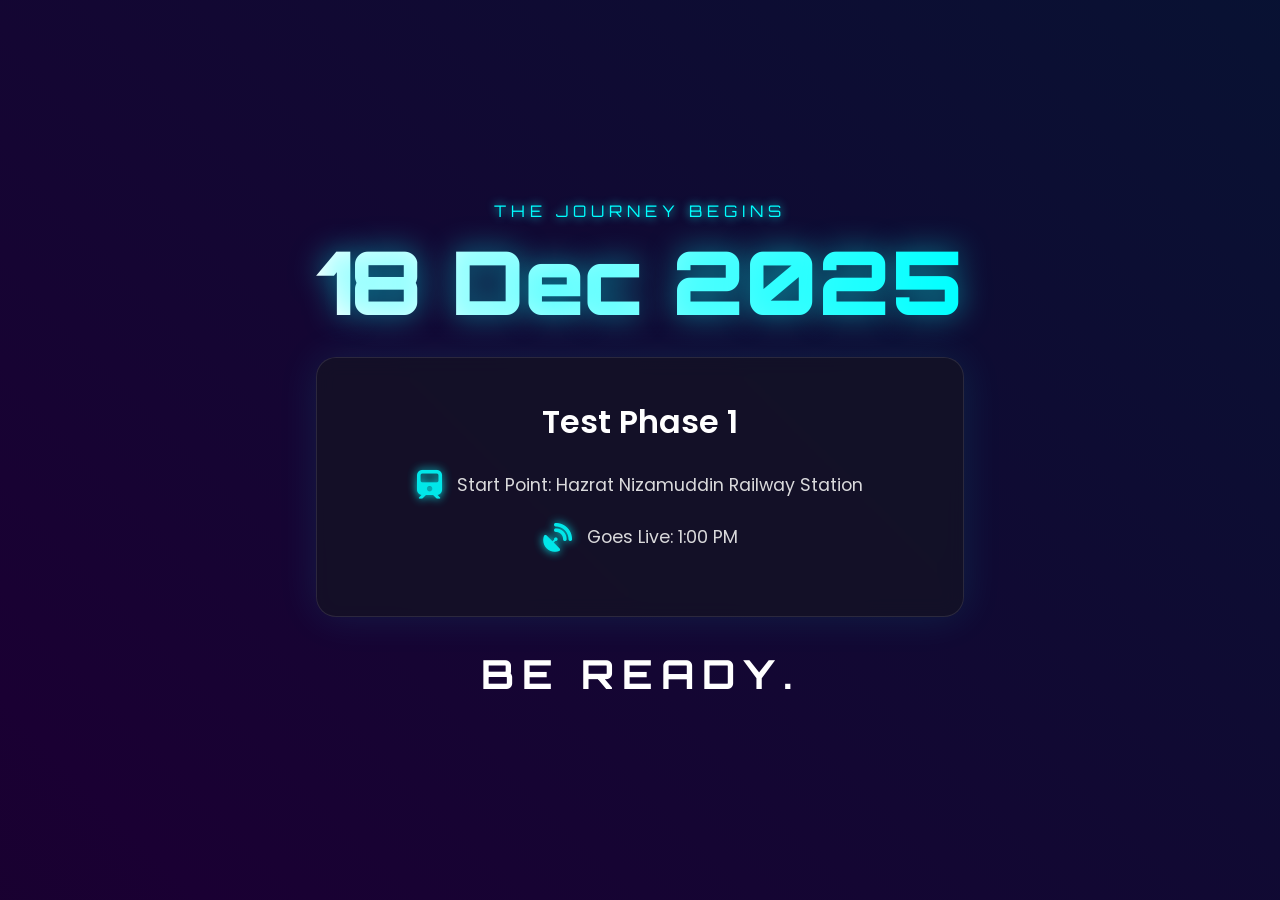
==== coming.html @ 083f2b5d "Create coming.html" ====
<!DOCTYPE html>
<html lang="en">
<head>
    <meta charset="UTF-8">
    <meta name="viewport" content="width=device-width, initial-scale=1.0">
    <title>Launch Sequence Initiated | 18 Dec 2025</title>
    
    <!-- Google Font: Orbitron & Poppins -->
    <link rel="preconnect" href="https://fonts.googleapis.com">
    <link rel="preconnect" href="https://fonts.gstatic.com" crossorigin>
    <link href="https://fonts.googleapis.com/css2?family=Orbitron:wght@700;900&family=Poppins:wght@300;400;600&display=swap" rel="stylesheet">
    
    <!-- Font Awesome for Icons -->
    <link rel="stylesheet" href="https://cdnjs.cloudflare.com/ajax/libs/font-awesome/6.5.1/css/all.min.css">

    <!-- =================================== -->
    <!--        EMBEDDED CSS STYLES         -->
    <!-- =================================== -->
    <style>
        /* --- Global Styles & Variables --- */
        :root {
            --primary-color: #00ffff; /* Neon Cyan */
            --secondary-color: #ff00ff; /* Neon Magenta */
            --background-color: #0a0a0f; /* Very dark, almost black */
            --text-color: #f0f0f0;
            --card-bg: rgba(20, 20, 35, 0.7);
        }

        * {
            margin: 0;
            padding: 0;
            box-sizing: border-box;
        }

        body {
            font-family: 'Poppins', sans-serif;
            background-color: var(--background-color);
            color: var(--text-color);
            display: flex;
            justify-content: center;
            align-items: center;
            min-height: 100vh;
            text-align: center;
            overflow: hidden;
            position: relative;
        }

        /* --- Animated Background --- */
        .bg-animation {
            position: absolute;
            width: 100%;
            height: 100%;
            top: 0;
            left: 0;
            z-index: -1;
            background: linear-gradient(45deg, #0a0a0f, #1a0033, #001a33, #0a0a0f);
            background-size: 400% 400%;
            animation: gradientShift 15s ease infinite;
        }

        @keyframes gradientShift {
            0% { background-position: 0% 50%; }
            50% { background-position: 100% 50%; }
            100% { background-position: 0% 50%; }
        }

        /* --- Main Container --- */
        .container {
            max-width: 800px;
            padding: 2rem;
            animation: fadeInUp 1.5s ease-out;
        }

        @keyframes fadeInUp {
            from {
                opacity: 0;
                transform: translateY(30px);
            }
            to {
                opacity: 1;
                transform: translateY(0);
            }
        }

        /* --- Typography --- */
        .tagline {
            font-family: 'Orbitron', sans-serif;
            font-size: 1rem;
            color: var(--primary-color);
            text-transform: uppercase;
            letter-spacing: 5px;
            margin-bottom: 1rem;
            text-shadow: 0 0 10px var(--primary-color);
        }

        h1 {
            font-family: 'Orbitron', sans-serif;
            font-size: clamp(3rem, 8vw, 5.5rem);
            font-weight: 900;
            line-height: 1;
            margin-bottom: 2rem;
            background: linear-gradient(90deg, #fff, var(--primary-color));
            -webkit-background-clip: text;
            -webkit-text-fill-color: transparent;
            background-clip: text;
            text-shadow: 0 0 30px rgba(0, 255, 255, 0.5);
        }

        .info-card h2 {
            font-family: 'Poppins', sans-serif;
            font-size: 2rem;
            font-weight: 600;
            margin-bottom: 1.5rem;
            color: #fff;
        }

        /* --- Info Card --- */
        .info-card {
            background: var(--card-bg);
            border-radius: 20px;
            padding: 2.5rem;
            margin: 2rem 0;
            border: 1px solid rgba(255, 255, 255, 0.1);
            backdrop-filter: blur(10px);
            box-shadow: 0 0 40px rgba(0, 255, 255, 0.1);
            transition: transform 0.3s ease, box-shadow 0.3s ease;
        }

        .info-card:hover {
            transform: translateY(-5px);
            box-shadow: 0 0 50px rgba(0, 255, 255, 0.2);
        }

        .details p {
            font-size: 1.1rem;
            margin: 1.5rem 0;
            display: flex;
            align-items: center;
            justify-content: center;
            gap: 15px;
            opacity: 0.9;
        }

        .details i {
            font-size: 1.8rem;
            color: var(--primary-color);
            text-shadow: 0 0 10px var(--primary-color);
        }

        /* --- Closing Text --- */
        .closing-text {
            font-family: 'Orbitron', sans-serif;
            font-size: clamp(1.5rem, 4vw, 2.5rem);
            font-weight: 700;
            text-transform: uppercase;
            letter-spacing: 8px;
            color: #fff;
            animation: pulse 2s infinite;
        }

        @keyframes pulse {
            0%, 100% { opacity: 0.8; }
            50% { opacity: 1; text-shadow: 0 0 20px rgba(255, 255, 255, 0.5); }
        }

        /* --- Responsive Design for Phones --- */
        @media (max-width: 768px) {
            .container {
                padding: 1.5rem;
            }
            
            .info-card {
                padding: 2rem 1.5rem;
            }
            
            .details p {
                font-size: 1rem;
                flex-direction: column;
                gap: 10px;
                text-align: center;
            }
            
            .tagline {
                letter-spacing: 3px;
            }

            h1 {
                margin-bottom: 1.5rem;
            }
        }
    </style>
</head>
<body>

    <!-- Animated Background Div -->
    <div class="bg-animation"></div>

    <!-- Main Content Container -->
    <main class="container">
        <header>
            <p class="tagline">The Journey Begins</p>
            <h1>18 Dec 2025</h1>
        </header>

        <section class="info-card">
            <h2>Test Phase 1</h2>
            <div class="details">
                <p class="location">
                    <i class="fas fa-train"></i>
                    Start Point: Hazrat Nizamuddin Railway Station
                </p>
                <p class="time">
                    <i class="fas fa-satellite-dish"></i>
                    Goes Live: 1:00 PM
                </p>
            </div>
        </section>
        
        <footer>
            <p class="closing-text">Be Ready.</p>
        </footer>
    </main>

    <!-- =================================== -->
    <!--        EMBEDDED JAVASCRIPT         -->
    <!-- =================================== -->
    <!-- No JavaScript is needed for this page to function as requested. -->

</body>
</html>
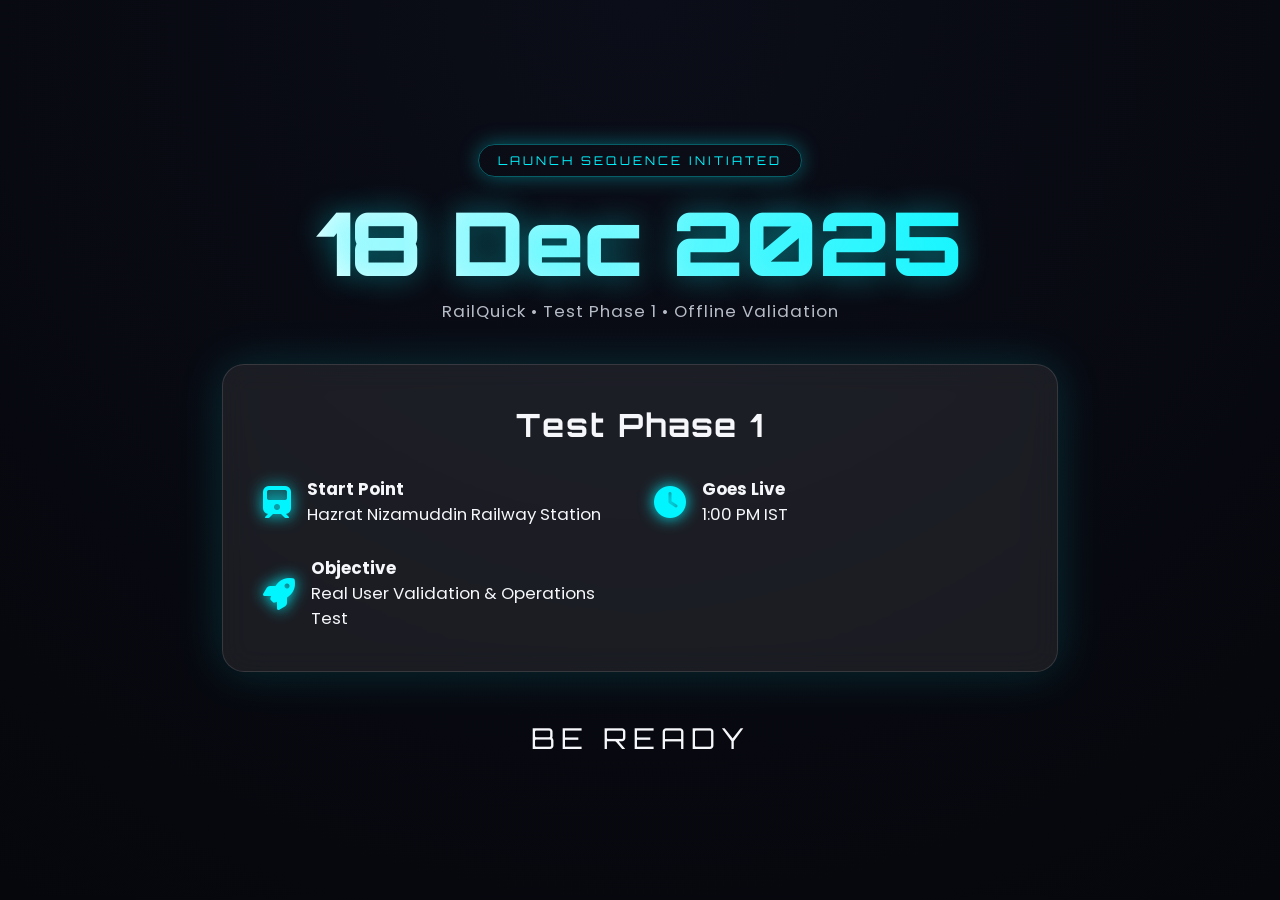
==== commit 762d3ad6: "Update coming.html" ====
--- a/coming.html
+++ b/coming.html
@@ -1,230 +1,204 @@
 <!DOCTYPE html>
 <html lang="en">
 <head>
-    <meta charset="UTF-8">
-    <meta name="viewport" content="width=device-width, initial-scale=1.0">
-    <title>Launch Sequence Initiated | 18 Dec 2025</title>
-    
-    <!-- Google Font: Orbitron & Poppins -->
-    <link rel="preconnect" href="https://fonts.googleapis.com">
-    <link rel="preconnect" href="https://fonts.gstatic.com" crossorigin>
-    <link href="https://fonts.googleapis.com/css2?family=Orbitron:wght@700;900&family=Poppins:wght@300;400;600&display=swap" rel="stylesheet">
-    
-    <!-- Font Awesome for Icons -->
-    <link rel="stylesheet" href="https://cdnjs.cloudflare.com/ajax/libs/font-awesome/6.5.1/css/all.min.css">
-
-    <!-- =================================== -->
-    <!--        EMBEDDED CSS STYLES         -->
-    <!-- =================================== -->
-    <style>
-        /* --- Global Styles & Variables --- */
-        :root {
-            --primary-color: #00ffff; /* Neon Cyan */
-            --secondary-color: #ff00ff; /* Neon Magenta */
-            --background-color: #0a0a0f; /* Very dark, almost black */
-            --text-color: #f0f0f0;
-            --card-bg: rgba(20, 20, 35, 0.7);
-        }
-
-        * {
-            margin: 0;
-            padding: 0;
-            box-sizing: border-box;
-        }
-
-        body {
-            font-family: 'Poppins', sans-serif;
-            background-color: var(--background-color);
-            color: var(--text-color);
-            display: flex;
-            justify-content: center;
-            align-items: center;
-            min-height: 100vh;
-            text-align: center;
-            overflow: hidden;
-            position: relative;
-        }
-
-        /* --- Animated Background --- */
-        .bg-animation {
-            position: absolute;
-            width: 100%;
-            height: 100%;
-            top: 0;
-            left: 0;
-            z-index: -1;
-            background: linear-gradient(45deg, #0a0a0f, #1a0033, #001a33, #0a0a0f);
-            background-size: 400% 400%;
-            animation: gradientShift 15s ease infinite;
-        }
-
-        @keyframes gradientShift {
-            0% { background-position: 0% 50%; }
-            50% { background-position: 100% 50%; }
-            100% { background-position: 0% 50%; }
-        }
-
-        /* --- Main Container --- */
-        .container {
-            max-width: 800px;
-            padding: 2rem;
-            animation: fadeInUp 1.5s ease-out;
-        }
-
-        @keyframes fadeInUp {
-            from {
-                opacity: 0;
-                transform: translateY(30px);
-            }
-            to {
-                opacity: 1;
-                transform: translateY(0);
-            }
-        }
-
-        /* --- Typography --- */
-        .tagline {
-            font-family: 'Orbitron', sans-serif;
-            font-size: 1rem;
-            color: var(--primary-color);
-            text-transform: uppercase;
-            letter-spacing: 5px;
-            margin-bottom: 1rem;
-            text-shadow: 0 0 10px var(--primary-color);
-        }
-
-        h1 {
-            font-family: 'Orbitron', sans-serif;
-            font-size: clamp(3rem, 8vw, 5.5rem);
-            font-weight: 900;
-            line-height: 1;
-            margin-bottom: 2rem;
-            background: linear-gradient(90deg, #fff, var(--primary-color));
-            -webkit-background-clip: text;
-            -webkit-text-fill-color: transparent;
-            background-clip: text;
-            text-shadow: 0 0 30px rgba(0, 255, 255, 0.5);
-        }
-
-        .info-card h2 {
-            font-family: 'Poppins', sans-serif;
-            font-size: 2rem;
-            font-weight: 600;
-            margin-bottom: 1.5rem;
-            color: #fff;
-        }
-
-        /* --- Info Card --- */
-        .info-card {
-            background: var(--card-bg);
-            border-radius: 20px;
-            padding: 2.5rem;
-            margin: 2rem 0;
-            border: 1px solid rgba(255, 255, 255, 0.1);
-            backdrop-filter: blur(10px);
-            box-shadow: 0 0 40px rgba(0, 255, 255, 0.1);
-            transition: transform 0.3s ease, box-shadow 0.3s ease;
-        }
-
-        .info-card:hover {
-            transform: translateY(-5px);
-            box-shadow: 0 0 50px rgba(0, 255, 255, 0.2);
-        }
-
-        .details p {
-            font-size: 1.1rem;
-            margin: 1.5rem 0;
-            display: flex;
-            align-items: center;
-            justify-content: center;
-            gap: 15px;
-            opacity: 0.9;
-        }
-
-        .details i {
-            font-size: 1.8rem;
-            color: var(--primary-color);
-            text-shadow: 0 0 10px var(--primary-color);
-        }
-
-        /* --- Closing Text --- */
-        .closing-text {
-            font-family: 'Orbitron', sans-serif;
-            font-size: clamp(1.5rem, 4vw, 2.5rem);
-            font-weight: 700;
-            text-transform: uppercase;
-            letter-spacing: 8px;
-            color: #fff;
-            animation: pulse 2s infinite;
-        }
-
-        @keyframes pulse {
-            0%, 100% { opacity: 0.8; }
-            50% { opacity: 1; text-shadow: 0 0 20px rgba(255, 255, 255, 0.5); }
-        }
-
-        /* --- Responsive Design for Phones --- */
-        @media (max-width: 768px) {
-            .container {
-                padding: 1.5rem;
-            }
-            
-            .info-card {
-                padding: 2rem 1.5rem;
-            }
-            
-            .details p {
-                font-size: 1rem;
-                flex-direction: column;
-                gap: 10px;
-                text-align: center;
-            }
-            
-            .tagline {
-                letter-spacing: 3px;
-            }
-
-            h1 {
-                margin-bottom: 1.5rem;
-            }
-        }
-    </style>
+  <meta charset="UTF-8" />
+  <meta name="viewport" content="width=device-width, initial-scale=1.0" />
+  <title>RailQuick | Launch Sequence • 18 Dec 2025</title>
+
+  <!-- Fonts -->
+  <link rel="preconnect" href="https://fonts.googleapis.com" />
+  <link rel="preconnect" href="https://fonts.gstatic.com" crossorigin />
+  <link href="https://fonts.googleapis.com/css2?family=Orbitron:wght@600;800;900&family=Poppins:wght@300;400;500;600&display=swap" rel="stylesheet" />
+
+  <!-- Icons -->
+  <link rel="stylesheet" href="https://cdnjs.cloudflare.com/ajax/libs/font-awesome/6.5.1/css/all.min.css" />
+
+  <style>
+    :root {
+      --neon-cyan: #00f5ff;
+      --neon-purple: #a855f7;
+      --dark-bg: #06070c;
+      --glass-bg: rgba(255, 255, 255, 0.08);
+      --border-glow: rgba(0, 245, 255, 0.35);
+      --text-main: #f5f7fa;
+      --text-muted: #b6bcc6;
+    }
+
+    * {
+      margin: 0;
+      padding: 0;
+      box-sizing: border-box;
+    }
+
+    body {
+      font-family: 'Poppins', sans-serif;
+      background: radial-gradient(circle at top, #0b0d18, var(--dark-bg));
+      color: var(--text-main);
+      min-height: 100vh;
+      display: flex;
+      align-items: center;
+      justify-content: center;
+      overflow: hidden;
+    }
+
+    /* Animated Stars */
+    body::before {
+      content: '';
+      position: absolute;
+      inset: 0;
+      background: url('https://www.transparenttextures.com/patterns/stardust.png');
+      opacity: 0.25;
+      animation: drift 60s linear infinite;
+      z-index: 0;
+    }
+
+    @keyframes drift {
+      from { background-position: 0 0; }
+      to { background-position: 1000px 1000px; }
+    }
+
+    .wrapper {
+      position: relative;
+      z-index: 2;
+      max-width: 900px;
+      width: 100%;
+      padding: 2.5rem 2rem;
+      text-align: center;
+      animation: fadeUp 1.4s ease forwards;
+    }
+
+    @keyframes fadeUp {
+      from { opacity: 0; transform: translateY(30px); }
+      to { opacity: 1; transform: translateY(0); }
+    }
+
+    .badge {
+      display: inline-block;
+      padding: 0.5rem 1.2rem;
+      border-radius: 999px;
+      font-size: 0.75rem;
+      letter-spacing: 3px;
+      text-transform: uppercase;
+      font-family: 'Orbitron', sans-serif;
+      color: var(--neon-cyan);
+      border: 1px solid var(--border-glow);
+      box-shadow: 0 0 20px var(--border-glow);
+      margin-bottom: 1.2rem;
+    }
+
+    h1 {
+      font-family: 'Orbitron', sans-serif;
+      font-size: clamp(3rem, 7vw, 5.5rem);
+      font-weight: 900;
+      line-height: 1.05;
+      background: linear-gradient(90deg, #ffffff, var(--neon-cyan));
+      -webkit-background-clip: text;
+      -webkit-text-fill-color: transparent;
+      text-shadow: 0 0 30px rgba(0, 245, 255, 0.4);
+      margin-bottom: 0.6rem;
+    }
+
+    .subtitle {
+      color: var(--text-muted);
+      font-size: 1.05rem;
+      letter-spacing: 1px;
+      margin-bottom: 2.5rem;
+    }
+
+    .card {
+      background: var(--glass-bg);
+      backdrop-filter: blur(14px);
+      border-radius: 22px;
+      padding: 2.5rem;
+      border: 1px solid rgba(255, 255, 255, 0.12);
+      box-shadow: 0 0 45px rgba(0, 245, 255, 0.15);
+      transition: transform 0.35s ease, box-shadow 0.35s ease;
+    }
+
+    .card:hover {
+      transform: translateY(-6px) scale(1.01);
+      box-shadow: 0 0 65px rgba(0, 245, 255, 0.25);
+    }
+
+    .card h2 {
+      font-family: 'Orbitron', sans-serif;
+      font-size: 2rem;
+      margin-bottom: 2rem;
+      letter-spacing: 2px;
+    }
+
+    .info {
+      display: grid;
+      grid-template-columns: repeat(auto-fit, minmax(240px, 1fr));
+      gap: 1.8rem;
+    }
+
+    .info-item {
+      display: flex;
+      align-items: center;
+      gap: 1rem;
+      text-align: left;
+    }
+
+    .info-item i {
+      font-size: 2rem;
+      color: var(--neon-cyan);
+      text-shadow: 0 0 15px var(--neon-cyan);
+    }
+
+    .info-item span {
+      font-size: 1.05rem;
+      line-height: 1.5;
+    }
+
+    .cta {
+      margin-top: 3rem;
+      font-family: 'Orbitron', sans-serif;
+      font-size: 1.8rem;
+      letter-spacing: 6px;
+      text-transform: uppercase;
+      animation: pulse 2s infinite;
+    }
+
+    @keyframes pulse {
+      0%, 100% { opacity: 0.75; }
+      50% { opacity: 1; text-shadow: 0 0 25px rgba(255, 255, 255, 0.6); }
+    }
+
+    @media (max-width: 768px) {
+      .card { padding: 2rem 1.6rem; }
+      .info-item { text-align: center; flex-direction: column; }
+      .cta { font-size: 1.4rem; letter-spacing: 4px; }
+    }
+  </style>
 </head>
 <body>
 
-    <!-- Animated Background Div -->
-    <div class="bg-animation"></div>
-
-    <!-- Main Content Container -->
-    <main class="container">
-        <header>
-            <p class="tagline">The Journey Begins</p>
-            <h1>18 Dec 2025</h1>
-        </header>
-
-        <section class="info-card">
-            <h2>Test Phase 1</h2>
-            <div class="details">
-                <p class="location">
-                    <i class="fas fa-train"></i>
-                    Start Point: Hazrat Nizamuddin Railway Station
-                </p>
-                <p class="time">
-                    <i class="fas fa-satellite-dish"></i>
-                    Goes Live: 1:00 PM
-                </p>
-            </div>
-        </section>
-        
-        <footer>
-            <p class="closing-text">Be Ready.</p>
-        </footer>
-    </main>
-
-    <!-- =================================== -->
-    <!--        EMBEDDED JAVASCRIPT         -->
-    <!-- =================================== -->
-    <!-- No JavaScript is needed for this page to function as requested. -->
+  <main class="wrapper">
+    <span class="badge">Launch Sequence Initiated</span>
+    <h1>18 Dec 2025</h1>
+    <p class="subtitle">RailQuick • Test Phase 1 • Offline Validation</p>
+
+    <section class="card">
+      <h2>Test Phase 1</h2>
+      <div class="info">
+        <div class="info-item">
+          <i class="fas fa-train"></i>
+          <span><strong>Start Point</strong><br />Hazrat Nizamuddin Railway Station</span>
+        </div>
+        <div class="info-item">
+          <i class="fas fa-clock"></i>
+          <span><strong>Goes Live</strong><br />1:00 PM IST</span>
+        </div>
+        <div class="info-item">
+          <i class="fas fa-rocket"></i>
+          <span><strong>Objective</strong><br />Real User Validation & Operations Test</span>
+        </div>
+      </div>
+    </section>
+
+    <div class="cta">Be Ready</div>
+  </main>
 
 </body>
 </html>
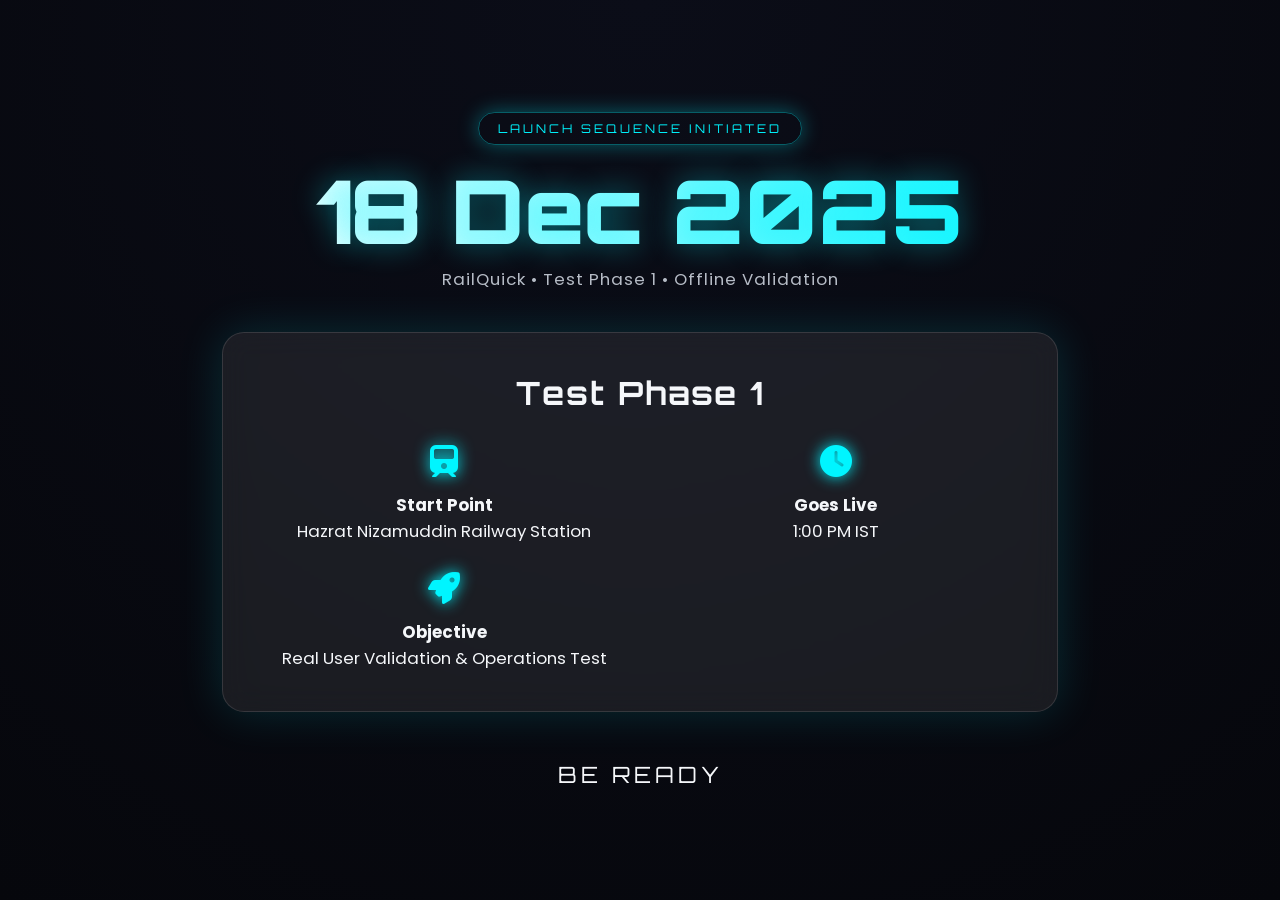
==== commit ae97ee3b: "Update coming.html" ====
--- a/coming.html
+++ b/coming.html
@@ -166,7 +166,65 @@
     }
 
     @media (max-width: 768px) {
-      .card { padding: 2rem 1.6rem; }
+  body {
+    padding: 1rem;
+  }
+
+  .wrapper {
+    padding: 1.8rem 1.2rem;
+  }
+
+  .badge {
+    font-size: 0.7rem;
+    letter-spacing: 2px;
+    padding: 0.4rem 1rem;
+  }
+
+  h1 {
+    font-size: 2.6rem;
+    line-height: 1.1;
+  }
+
+  .subtitle {
+    font-size: 0.95rem;
+    margin-bottom: 2rem;
+  }
+
+  .card {
+    padding: 1.6rem 1.2rem;
+    border-radius: 18px;
+  }
+
+  .card h2 {
+    font-size: 1.5rem;
+    margin-bottom: 1.5rem;
+  }
+
+  .info {
+    grid-template-columns: 1fr;
+    gap: 1.4rem;
+  }
+
+  .info-item {
+    flex-direction: row;
+    align-items: flex-start;
+    gap: 0.9rem;
+  }
+
+  .info-item i {
+    font-size: 1.6rem;
+  }
+
+  .info-item span {
+    font-size: 0.95rem;
+  }
+
+  .cta {
+    margin-top: 2.2rem;
+    font-size: 1.2rem;
+    letter-spacing: 3px;
+  }
+}
       .info-item { text-align: center; flex-direction: column; }
       .cta { font-size: 1.4rem; letter-spacing: 4px; }
     }
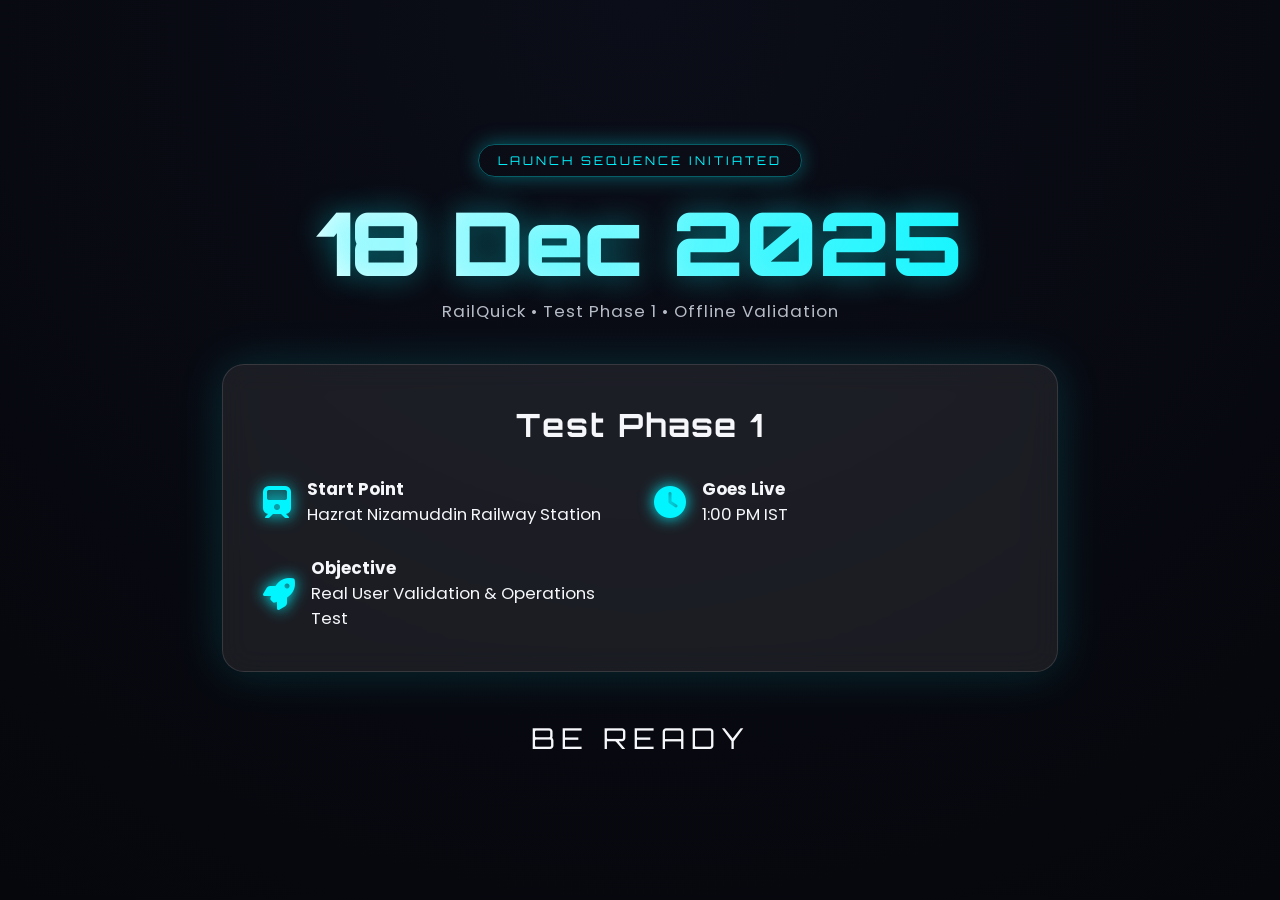
==== commit ca46c002: "Update coming.html" ====
--- a/coming.html
+++ b/coming.html
@@ -39,6 +39,7 @@
       align-items: center;
       justify-content: center;
       overflow: hidden;
+      padding: 1rem;
     }
 
     /* Animated Stars */
@@ -165,68 +166,89 @@
       50% { opacity: 1; text-shadow: 0 0 25px rgba(255, 255, 255, 0.6); }
     }
 
+    /* Mobile Styles */
     @media (max-width: 768px) {
-  body {
-    padding: 1rem;
-  }
-
-  .wrapper {
-    padding: 1.8rem 1.2rem;
-  }
-
-  .badge {
-    font-size: 0.7rem;
-    letter-spacing: 2px;
-    padding: 0.4rem 1rem;
-  }
-
-  h1 {
-    font-size: 2.6rem;
-    line-height: 1.1;
-  }
-
-  .subtitle {
-    font-size: 0.95rem;
-    margin-bottom: 2rem;
-  }
-
-  .card {
-    padding: 1.6rem 1.2rem;
-    border-radius: 18px;
-  }
-
-  .card h2 {
-    font-size: 1.5rem;
-    margin-bottom: 1.5rem;
-  }
-
-  .info {
-    grid-template-columns: 1fr;
-    gap: 1.4rem;
-  }
-
-  .info-item {
-    flex-direction: row;
-    align-items: flex-start;
-    gap: 0.9rem;
-  }
-
-  .info-item i {
-    font-size: 1.6rem;
-  }
-
-  .info-item span {
-    font-size: 0.95rem;
-  }
-
-  .cta {
-    margin-top: 2.2rem;
-    font-size: 1.2rem;
-    letter-spacing: 3px;
-  }
-}
-      .info-item { text-align: center; flex-direction: column; }
-      .cta { font-size: 1.4rem; letter-spacing: 4px; }
+      .wrapper {
+        padding: 1.5rem 1rem;
+      }
+
+      .badge {
+        font-size: 0.65rem;
+        letter-spacing: 2px;
+        padding: 0.4rem 0.8rem;
+        margin-bottom: 1rem;
+      }
+
+      h1 {
+        font-size: 2.5rem;
+        line-height: 1.1;
+        margin-bottom: 0.5rem;
+      }
+
+      .subtitle {
+        font-size: 0.9rem;
+        margin-bottom: 1.5rem;
+      }
+
+      .card {
+        padding: 1.5rem;
+        border-radius: 18px;
+      }
+
+      .card h2 {
+        font-size: 1.5rem;
+        margin-bottom: 1.2rem;
+      }
+
+      .info {
+        grid-template-columns: 1fr;
+        gap: 1.2rem;
+      }
+
+      .info-item {
+        flex-direction: column;
+        align-items: center;
+        text-align: center;
+        gap: 0.8rem;
+      }
+
+      .info-item i {
+        font-size: 1.8rem;
+      }
+
+      .info-item span {
+        font-size: 0.95rem;
+      }
+
+      .cta {
+        margin-top: 2rem;
+        font-size: 1.3rem;
+        letter-spacing: 3px;
+      }
+    }
+
+    /* Small Mobile Styles */
+    @media (max-width: 480px) {
+      .wrapper {
+        padding: 1rem 0.8rem;
+      }
+
+      h1 {
+        font-size: 2rem;
+      }
+
+      .card {
+        padding: 1.2rem;
+      }
+
+      .info-item span {
+        font-size: 0.9rem;
+      }
+
+      .cta {
+        font-size: 1.1rem;
+        letter-spacing: 2px;
+      }
     }
   </style>
 </head>
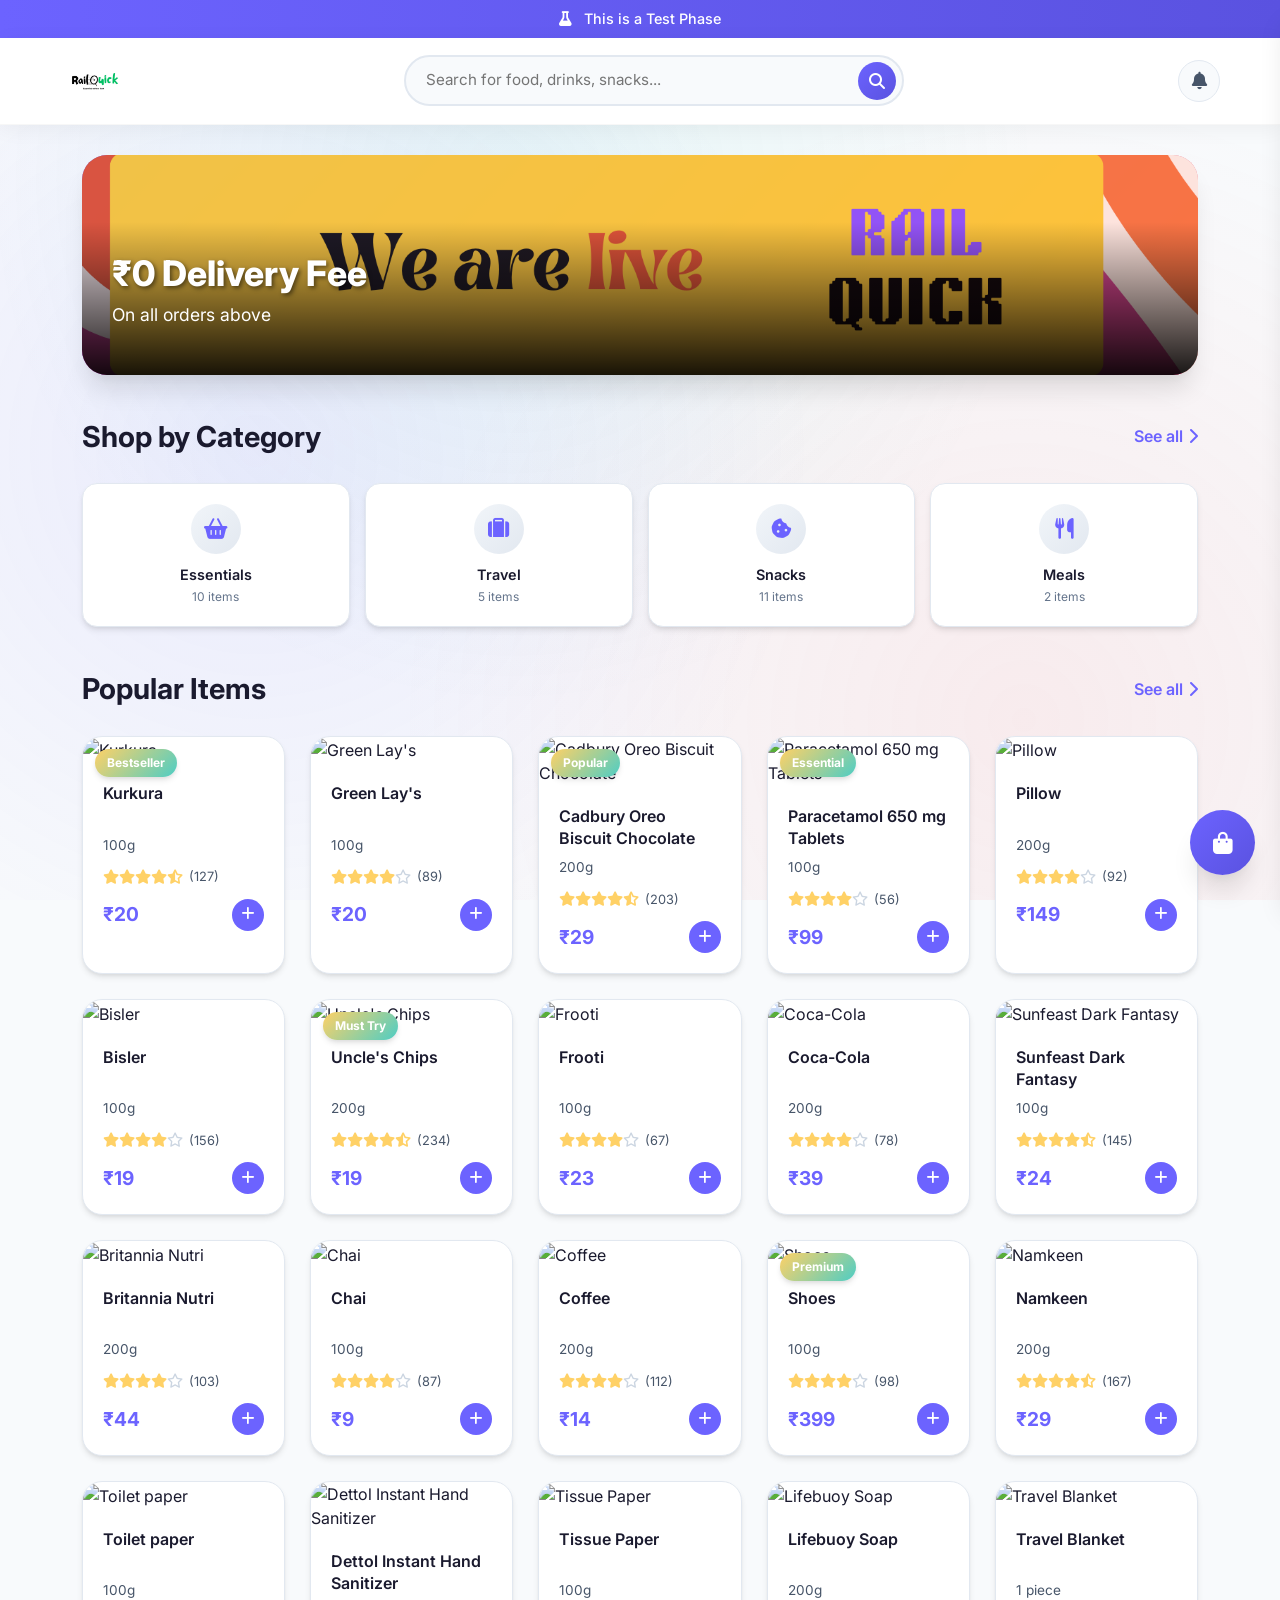
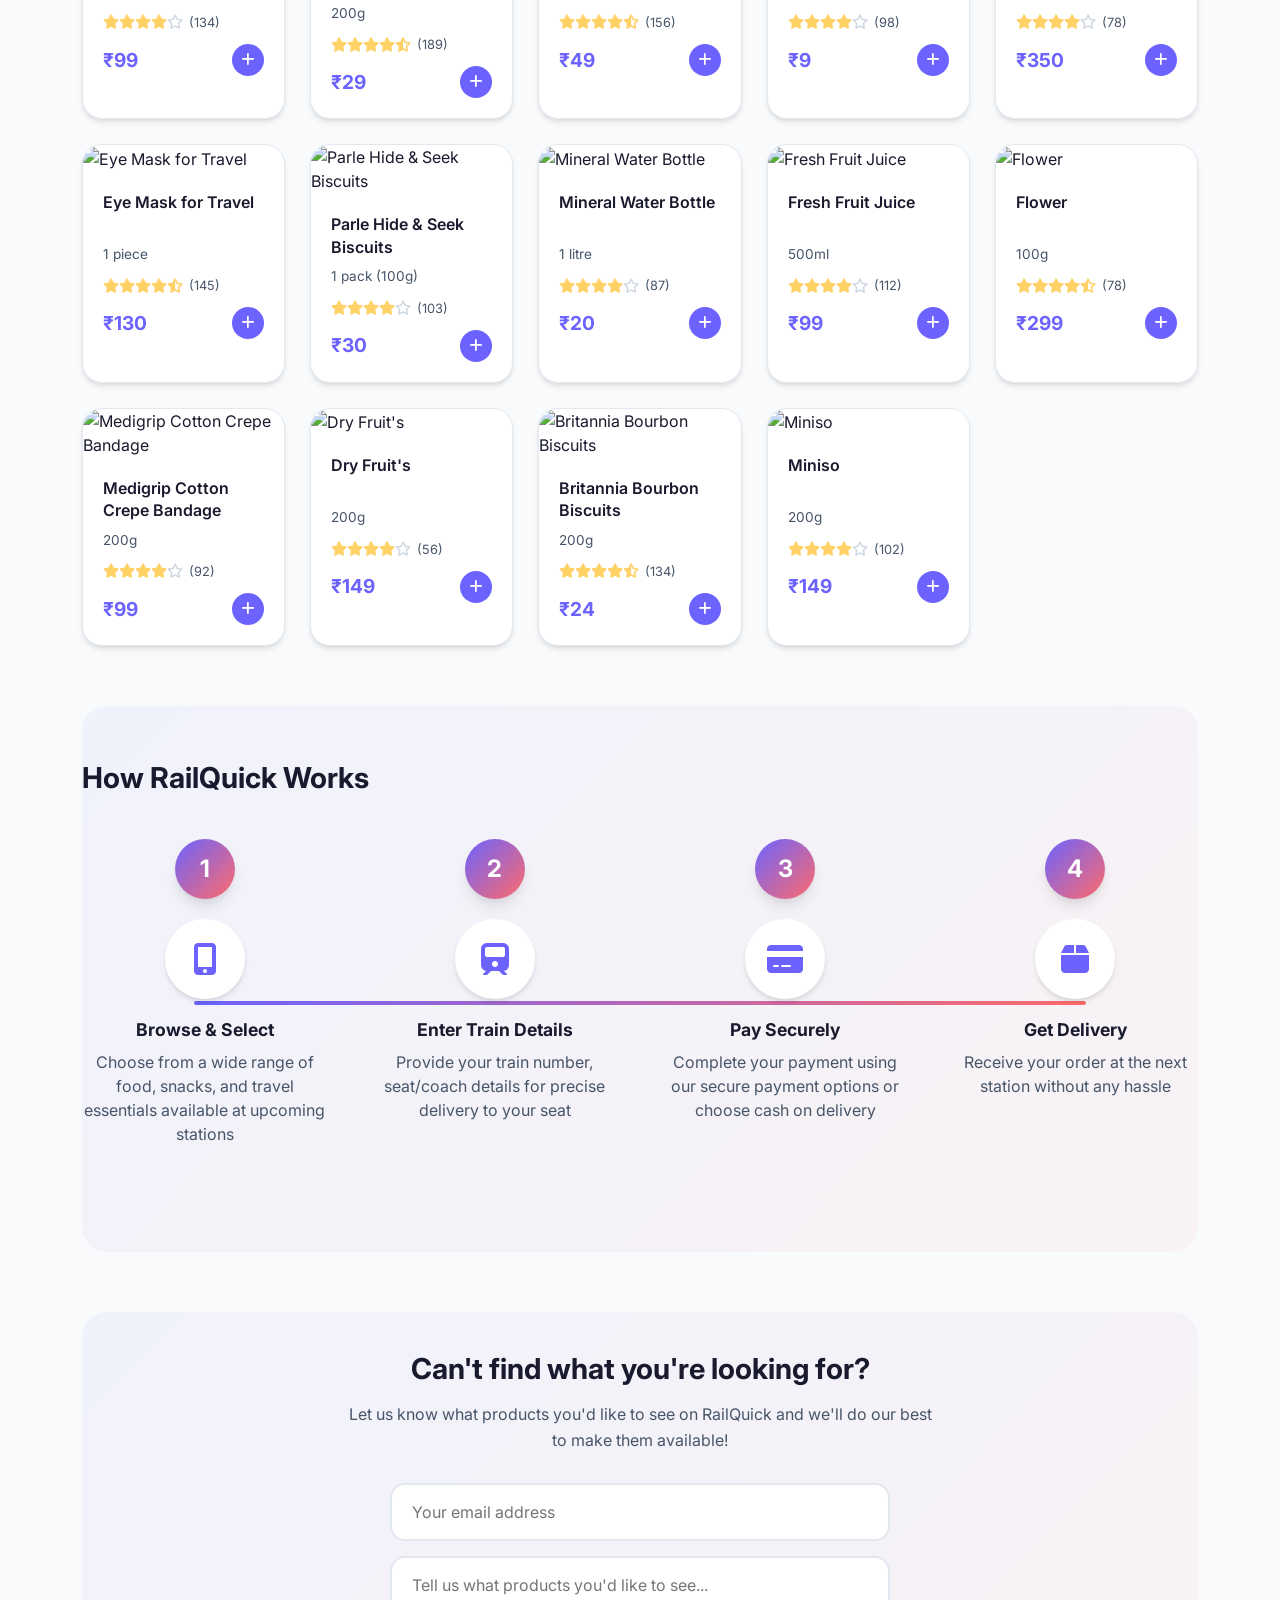
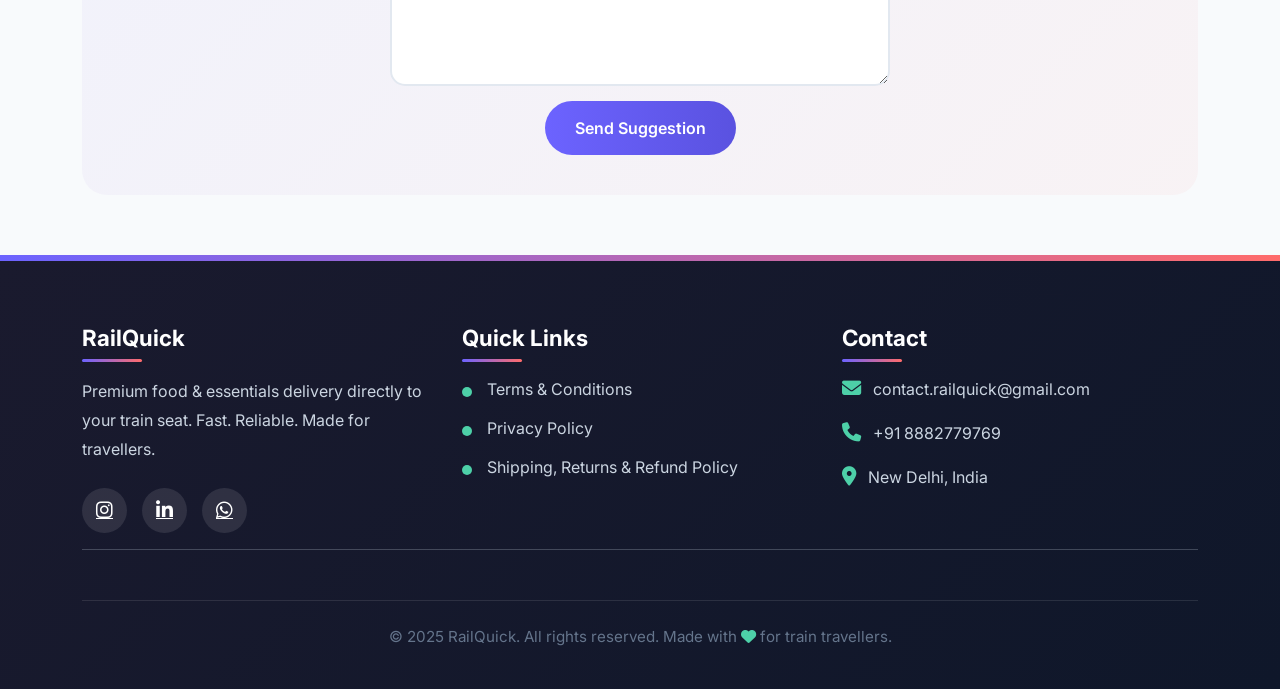
==== commit 0620d955: "Rename kartik.html to coming.html" ====
--- a/coming.html
+++ b/coming.html
@@ -1,284 +1,4179 @@
 <!DOCTYPE html>
 <html lang="en">
 <head>
-  <meta charset="UTF-8" />
-  <meta name="viewport" content="width=device-width, initial-scale=1.0" />
-  <title>RailQuick | Launch Sequence • 18 Dec 2025</title>
-
-  <!-- Fonts -->
-  <link rel="preconnect" href="https://fonts.googleapis.com" />
-  <link rel="preconnect" href="https://fonts.gstatic.com" crossorigin />
-  <link href="https://fonts.googleapis.com/css2?family=Orbitron:wght@600;800;900&family=Poppins:wght@300;400;500;600&display=swap" rel="stylesheet" />
-
-  <!-- Icons -->
-  <link rel="stylesheet" href="https://cdnjs.cloudflare.com/ajax/libs/font-awesome/6.5.1/css/all.min.css" />
-
-  <style>
-    :root {
-      --neon-cyan: #00f5ff;
-      --neon-purple: #a855f7;
-      --dark-bg: #06070c;
-      --glass-bg: rgba(255, 255, 255, 0.08);
-      --border-glow: rgba(0, 245, 255, 0.35);
-      --text-main: #f5f7fa;
-      --text-muted: #b6bcc6;
-    }
-
-    * {
-      margin: 0;
-      padding: 0;
-      box-sizing: border-box;
-    }
-
-    body {
-      font-family: 'Poppins', sans-serif;
-      background: radial-gradient(circle at top, #0b0d18, var(--dark-bg));
-      color: var(--text-main);
-      min-height: 100vh;
-      display: flex;
-      align-items: center;
-      justify-content: center;
-      overflow: hidden;
-      padding: 1rem;
-    }
-
-    /* Animated Stars */
-    body::before {
-      content: '';
-      position: absolute;
-      inset: 0;
-      background: url('https://www.transparenttextures.com/patterns/stardust.png');
-      opacity: 0.25;
-      animation: drift 60s linear infinite;
-      z-index: 0;
-    }
-
-    @keyframes drift {
-      from { background-position: 0 0; }
-      to { background-position: 1000px 1000px; }
-    }
-
-    .wrapper {
-      position: relative;
-      z-index: 2;
-      max-width: 900px;
-      width: 100%;
-      padding: 2.5rem 2rem;
-      text-align: center;
-      animation: fadeUp 1.4s ease forwards;
-    }
-
-    @keyframes fadeUp {
-      from { opacity: 0; transform: translateY(30px); }
-      to { opacity: 1; transform: translateY(0); }
-    }
-
-    .badge {
-      display: inline-block;
-      padding: 0.5rem 1.2rem;
-      border-radius: 999px;
-      font-size: 0.75rem;
-      letter-spacing: 3px;
-      text-transform: uppercase;
-      font-family: 'Orbitron', sans-serif;
-      color: var(--neon-cyan);
-      border: 1px solid var(--border-glow);
-      box-shadow: 0 0 20px var(--border-glow);
-      margin-bottom: 1.2rem;
-    }
-
-    h1 {
-      font-family: 'Orbitron', sans-serif;
-      font-size: clamp(3rem, 7vw, 5.5rem);
-      font-weight: 900;
-      line-height: 1.05;
-      background: linear-gradient(90deg, #ffffff, var(--neon-cyan));
-      -webkit-background-clip: text;
-      -webkit-text-fill-color: transparent;
-      text-shadow: 0 0 30px rgba(0, 245, 255, 0.4);
-      margin-bottom: 0.6rem;
-    }
-
-    .subtitle {
-      color: var(--text-muted);
-      font-size: 1.05rem;
-      letter-spacing: 1px;
-      margin-bottom: 2.5rem;
-    }
-
-    .card {
-      background: var(--glass-bg);
-      backdrop-filter: blur(14px);
-      border-radius: 22px;
-      padding: 2.5rem;
-      border: 1px solid rgba(255, 255, 255, 0.12);
-      box-shadow: 0 0 45px rgba(0, 245, 255, 0.15);
-      transition: transform 0.35s ease, box-shadow 0.35s ease;
-    }
-
-    .card:hover {
-      transform: translateY(-6px) scale(1.01);
-      box-shadow: 0 0 65px rgba(0, 245, 255, 0.25);
-    }
-
-    .card h2 {
-      font-family: 'Orbitron', sans-serif;
-      font-size: 2rem;
-      margin-bottom: 2rem;
-      letter-spacing: 2px;
-    }
-
-    .info {
-      display: grid;
-      grid-template-columns: repeat(auto-fit, minmax(240px, 1fr));
-      gap: 1.8rem;
-    }
-
-    .info-item {
-      display: flex;
-      align-items: center;
-      gap: 1rem;
-      text-align: left;
-    }
-
-    .info-item i {
-      font-size: 2rem;
-      color: var(--neon-cyan);
-      text-shadow: 0 0 15px var(--neon-cyan);
-    }
-
-    .info-item span {
-      font-size: 1.05rem;
-      line-height: 1.5;
-    }
-
-    .cta {
-      margin-top: 3rem;
-      font-family: 'Orbitron', sans-serif;
-      font-size: 1.8rem;
-      letter-spacing: 6px;
-      text-transform: uppercase;
-      animation: pulse 2s infinite;
-    }
-
-    @keyframes pulse {
-      0%, 100% { opacity: 0.75; }
-      50% { opacity: 1; text-shadow: 0 0 25px rgba(255, 255, 255, 0.6); }
-    }
-
-    /* Mobile Styles */
-    @media (max-width: 768px) {
-      .wrapper {
-        padding: 1.5rem 1rem;
-      }
-
-      .badge {
-        font-size: 0.65rem;
-        letter-spacing: 2px;
-        padding: 0.4rem 0.8rem;
-        margin-bottom: 1rem;
-      }
-
-      h1 {
-        font-size: 2.5rem;
-        line-height: 1.1;
-        margin-bottom: 0.5rem;
-      }
-
-      .subtitle {
-        font-size: 0.9rem;
-        margin-bottom: 1.5rem;
-      }
-
-      .card {
-        padding: 1.5rem;
-        border-radius: 18px;
-      }
-
-      .card h2 {
-        font-size: 1.5rem;
-        margin-bottom: 1.2rem;
-      }
-
-      .info {
-        grid-template-columns: 1fr;
-        gap: 1.2rem;
-      }
-
-      .info-item {
-        flex-direction: column;
-        align-items: center;
-        text-align: center;
-        gap: 0.8rem;
-      }
-
-      .info-item i {
-        font-size: 1.8rem;
-      }
-
-      .info-item span {
-        font-size: 0.95rem;
-      }
-
-      .cta {
-        margin-top: 2rem;
-        font-size: 1.3rem;
-        letter-spacing: 3px;
-      }
-    }
-
-    /* Small Mobile Styles */
-    @media (max-width: 480px) {
-      .wrapper {
-        padding: 1rem 0.8rem;
-      }
-
-      h1 {
-        font-size: 2rem;
-      }
-
-      .card {
-        padding: 1.2rem;
-      }
-
-      .info-item span {
-        font-size: 0.9rem;
-      }
-
-      .cta {
-        font-size: 1.1rem;
-        letter-spacing: 2px;
-      }
-    }
-  </style>
+    <meta charset="UTF-8">
+    <meta name="viewport" content="width=device-width, initial-scale=1.0">
+    <title>RailQuick - Premium Food Delivery on Trains</title>
+    <link href="https://cdn.jsdelivr.net/npm/bootstrap@5.3.0/dist/css/bootstrap.min.css" rel="stylesheet">
+    <link rel="stylesheet" href="https://cdn.jsdelivr.net/npm/bootstrap-icons@1.10.0/font/bootstrap-icons.css">
+    <link rel="stylesheet" href="https://cdnjs.cloudflare.com/ajax/libs/font-awesome/6.4.0/css/all.min.css">
+    <style>
+        /* Your existing CSS styles remain the same */
+        @import url('https://fonts.googleapis.com/css2?family=Inter:wght@300;400;500;600;700;800;900&display=swap');
+
+        :root {
+            /* Modern color palette inspired by Zepto/Blinkit */
+            --primary: #6C63FF;
+            --primary-dark: #5A52E0;
+            --primary-light: #8B85FF;
+            --secondary: #FF6B6B;
+            --accent: #4ECDC4;
+            --success: #06D6A0;
+            --success-light: #4DD0A8;
+            --warning: #FFD166;
+            --info: #118AB2;
+            --dark: #1A1A2E;
+            --light: #FFFFFF;
+            --gray-50: #F8FAFC;
+            --gray-100: #F1F5F9;
+            --gray-200: #E2E8F0;
+            --gray-300: #CBD5E1;
+            --gray-400: #94A3B8;
+            --gray-500: #64748B;
+            --gray-600: #475569;
+            --gray-700: #334155;
+            --gray-800: #1E293B;
+            --gray-900: #0F172A;
+            --shadow-sm: 0 1px 2px 0 rgba(0, 0, 0, 0.05);
+            --shadow: 0 4px 6px -1px rgba(0, 0, 0, 0.1), 0 2px 4px -1px rgba(0, 0, 0, 0.06);
+            --shadow-lg: 0 10px 15px -3px rgba(0, 0, 0, 0.1), 0 4px 6px -2px rgba(0, 0, 0, 0.05);
+            --shadow-xl: 0 20px 25px -5px rgba(0, 0, 0, 0.1), 0 10px 10px -5px rgba(0, 0, 0, 0.04);
+            --transition: all 0.3s cubic-bezier(0.4, 0, 0.2, 1);
+        }
+
+        * {
+            margin: 0;
+            padding: 0;
+            box-sizing: border-box;
+        }
+
+        html {
+            height: 100%;
+            scroll-behavior: smooth;
+        }
+
+        body {
+            font-family: 'Inter', sans-serif;
+            background-color: #F8FAFC;
+            color: var(--dark);
+            overflow-x: hidden;
+            padding-bottom: 0;
+            min-height: 100vh;
+            display: flex;
+            flex-direction: column;
+        }
+
+        /* Animated background */
+        body::before {
+            content: '';
+            position: fixed;
+            top: 0;
+            left: 0;
+            width: 100%;
+            height: 100%;
+            background: 
+                radial-gradient(circle at 20% 50%, rgba(108, 99, 255, 0.1) 0%, transparent 50%),
+                radial-gradient(circle at 80% 80%, rgba(255, 107, 107, 0.1) 0%, transparent 50%),
+                radial-gradient(circle at 40% 20%, rgba(78, 205, 196, 0.1) 0%, transparent 50%);
+            pointer-events: none;
+            z-index: -1;
+        }
+
+        main {
+            flex: 1;
+        }
+
+        /* Test Phase Banner */
+        .test-banner {
+            background: linear-gradient(90deg, var(--primary), var(--primary-dark));
+            color: white;
+            text-align: center;
+            padding: 8px 0;
+            font-size: 0.9rem;
+            font-weight: 500;
+        }
+
+        .test-banner i {
+            margin-right: 8px;
+        }
+
+        /* Header - Desktop */
+        .header {
+            background: rgba(255, 255, 255, 0.98);
+            backdrop-filter: blur(20px);
+            box-shadow: 0 4px 20px rgba(0, 0, 0, 0.05);
+            position: sticky;
+            top: 0;
+            z-index: 1000;
+            padding: 8px 0; /* Reduced padding */
+            border-bottom: 1px solid rgba(0, 0, 0, 0.03);
+        }
+
+        .header-content {
+            display: flex;
+            justify-content: space-between;
+            align-items: center;
+            max-width: 1200px;
+            margin: 0 auto;
+            padding: 0 20px;
+        }
+
+        .logo {
+            display: flex;
+            align-items: center;
+            gap: 10px;
+            cursor: pointer;
+            transition: var(--transition);
+            text-decoration: none;
+            position: relative;
+        }
+
+        .logo:hover {
+            transform: scale(1.05);
+        }
+
+        .logo-img {
+            height: 70px; /* Reduced from 100px */
+            width: auto;
+            object-fit: contain;
+            transition: var(--transition);
+        }
+
+        .logo:hover .logo-img {
+            filter: drop-shadow(0 4px 8px rgba(108, 99, 255, 0.3));
+        }
+
+        .search-container {
+            position: relative;
+            max-width: 500px;
+            flex-grow: 1;
+            margin: 0 20px;
+        }
+
+        .search-input {
+            width: 100%;
+            padding: 12px 50px 12px 20px;
+            border: 2px solid var(--gray-200);
+            border-radius: 50px;
+            font-size: 0.95rem;
+            background: var(--gray-50);
+            transition: var(--transition);
+        }
+
+        .search-input:focus {
+            outline: none;
+            border-color: var(--primary);
+            background: var(--light);
+            box-shadow: 0 0 0 4px rgba(108, 99, 255, 0.1);
+        }
+
+        .search-btn {
+            position: absolute;
+            right: 8px;
+            top: 50%;
+            transform: translateY(-50%);
+            background: linear-gradient(135deg, var(--primary), var(--primary-dark));
+            border: none;
+            border-radius: 50%;
+            width: 38px;
+            height: 38px;
+            display: flex;
+            align-items: center;
+            justify-content: center;
+            color: white;
+            cursor: pointer;
+            transition: var(--transition);
+        }
+
+        .search-btn:hover {
+            transform: translateY(-50%) scale(1.1);
+            box-shadow: 0 4px 12px rgba(108, 99, 255, 0.4);
+        }
+
+        .header-actions {
+            display: flex;
+            gap: 15px;
+        }
+
+        .header-action-btn {
+            background: var(--gray-50);
+            border: 1px solid var(--gray-200);
+            color: var(--gray-600);
+            font-size: 1.1rem;
+            cursor: pointer;
+            position: relative;
+            transition: var(--transition);
+            width: 42px;
+            height: 42px;
+            border-radius: 50%;
+            display: flex;
+            align-items: center;
+            justify-content: center;
+        }
+
+        .header-action-btn:hover {
+            color: var(--primary);
+            background: rgba(108, 99, 255, 0.1);
+            border-color: var(--primary);
+            transform: scale(1.05);
+        }
+
+        /* Mobile Header */
+        .mobile-header {
+            display: none;
+            background: rgba(255, 255, 255, 0.98);
+            backdrop-filter: blur(20px);
+            box-shadow: 0 4px 20px rgba(0, 0, 0, 0.05);
+            position: sticky;
+            top: 0;
+            z-index: 1000;
+            padding: 8px 0; /* Reduced padding */
+            border-bottom: 1px solid rgba(0, 0, 0, 0.03);
+        }
+
+        .mobile-header-content {
+            display: flex;
+            justify-content: space-between;
+            align-items: center;
+            padding: 0 15px;
+        }
+
+        .mobile-logo {
+            display: flex;
+            align-items: center;
+            gap: 8px;
+            cursor: pointer;
+            text-decoration: none;
+        }
+
+        .mobile-logo-img {
+            height: 60px; /* Reduced from 90px */
+            width: auto;
+            object-fit: contain;
+        }
+
+        .mobile-actions {
+            display: flex;
+            gap: 10px;
+        }
+
+        .mobile-action-btn {
+            background: var(--gray-50);
+            border: 1px solid var(--gray-200);
+            color: var(--gray-600);
+            font-size: 1rem;
+            cursor: pointer;
+            position: relative;
+            transition: var(--transition);
+            width: 38px;
+            height: 38px;
+            border-radius: 50%;
+            display: flex;
+            align-items: center;
+            justify-content: center;
+        }
+
+        .mobile-action-btn:hover {
+            color: var(--primary);
+            background: rgba(108, 99, 255, 0.1);
+            border-color: var(--primary);
+            transform: scale(1.05);
+        }
+
+        /* Mobile Search Section */
+        .mobile-search-section {
+            display: none;
+            background: rgba(255, 255, 255, 0.98);
+            backdrop-filter: blur(20px);
+            padding: 15px;
+            border-bottom: 1px solid rgba(0, 0, 0, 0.03);
+            position: sticky;
+            top: 62px;
+            z-index: 999;
+        }
+
+        .mobile-search-container {
+            position: relative;
+            margin-bottom: 10px;
+        }
+
+        .mobile-search-input {
+            width: 100%;
+            padding: 12px 50px 12px 20px;
+            border: 2px solid var(--gray-200);
+            border-radius: 15px;
+            font-size: 1rem;
+            background: var(--gray-50);
+            transition: var(--transition);
+        }
+
+        .mobile-search-input:focus {
+            outline: none;
+            border-color: var(--primary);
+            background: var(--light);
+            box-shadow: 0 0 0 4px rgba(108, 99, 255, 0.1);
+        }
+
+        .mobile-search-btn {
+            position: absolute;
+            right: 8px;
+            top: 50%;
+            transform: translateY(-50%);
+            background: linear-gradient(135deg, var(--primary), var(--primary-dark));
+            border: none;
+            border-radius: 50%;
+            width: 36px;
+            height: 36px;
+            display: flex;
+            align-items: center;
+            justify-content: center;
+            color: white;
+            cursor: pointer;
+            transition: var(--transition);
+        }
+
+        .mobile-search-btn:hover {
+            transform: translateY(-50%) scale(1.1);
+            box-shadow: 0 4px 12px rgba(108, 99, 255, 0.4);
+        }
+
+        /* Search Results Section */
+        .search-results-section {
+            display: none;
+            margin: 30px 0;
+        }
+
+        .search-results-section.active {
+            display: block;
+        }
+
+        .search-results-header {
+            display: flex;
+            align-items: center;
+            justify-content: space-between;
+            margin-bottom: 20px;
+        }
+
+        .search-results-title {
+            font-size: 1.5rem;
+            font-weight: 700;
+            color: var(--dark);
+        }
+
+        .clear-search-btn {
+            background: none;
+            border: none;
+            color: var(--primary);
+            font-weight: 600;
+            cursor: pointer;
+            transition: var(--transition);
+            display: flex;
+            align-items: center;
+            gap: 5px;
+        }
+
+        .clear-search-btn:hover {
+            color: var(--primary-dark);
+        }
+
+        /* No Results Section */
+        .no-results-section {
+            display: none;
+            text-align: center;
+            padding: 40px 20px;
+            background: var(--gray-50);
+            border-radius: 20px;
+            margin: 30px 0;
+        }
+
+        .no-results-section.active {
+            display: block;
+        }
+
+        .no-results-icon {
+            font-size: 4rem;
+            color: var(--gray-400);
+            margin-bottom: 20px;
+        }
+
+        .no-results-title {
+            font-size: 1.5rem;
+            font-weight: 700;
+            color: var(--dark);
+            margin-bottom: 15px;
+        }
+
+        .no-results-text {
+            font-size: 1rem;
+            color: var(--gray-600);
+            margin-bottom: 25px;
+            line-height: 1.6;
+        }
+
+        .suggestion-form {
+            max-width: 500px;
+            margin: 0 auto;
+            display: flex;
+            flex-direction: column;
+            gap: 15px;
+        }
+
+        .suggestion-input {
+            padding: 15px 20px;
+            border: 2px solid var(--gray-200);
+            border-radius: 15px;
+            font-size: 1rem;
+            transition: var(--transition);
+            background: var(--light);
+        }
+
+        .suggestion-input:focus {
+            outline: none;
+            border-color: var(--primary);
+            background: var(--light);
+            box-shadow: 0 0 0 4px rgba(108, 99, 255, 0.1);
+        }
+
+        .suggestion-btn {
+            padding: 15px 30px;
+            background: linear-gradient(90deg, var(--primary), var(--primary-dark));
+            border: none;
+            border-radius: 50px;
+            color: white;
+            font-size: 1rem;
+            font-weight: 600;
+            cursor: pointer;
+            transition: var(--transition);
+            align-self: center;
+        }
+
+        .suggestion-btn:hover {
+            transform: translateY(-3px);
+            box-shadow: var(--shadow-xl);
+        }
+
+        .suggestion-success {
+            display: none;
+            padding: 15px;
+            background: rgba(6, 214, 160, 0.1);
+            border-radius: 15px;
+            color: var(--success);
+            font-weight: 600;
+            margin-top: 15px;
+        }
+
+        /* Search Suggestions */
+        .search-suggestions {
+            position: absolute;
+            top: 100%;
+            left: 0;
+            right: 0;
+            background: var(--light);
+            border-radius: 15px;
+            box-shadow: var(--shadow-xl);
+            margin-top: 10px;
+            max-height: 350px;
+            overflow-y: auto;
+            z-index: 1000;
+            display: none;
+            backdrop-filter: blur(10px);
+        }
+
+        .search-suggestions.active {
+            display: block;
+            animation: slideDown 0.3s ease;
+        }
+
+        @keyframes slideDown {
+            from {
+                opacity: 0;
+                transform: translateY(-10px);
+            }
+            to {
+                opacity: 1;
+                transform: translateY(0);
+            }
+        }
+
+        .suggestion-item {
+            padding: 15px 20px;
+            display: flex;
+            align-items: center;
+            gap: 15px;
+            cursor: pointer;
+            transition: var(--transition);
+            border-bottom: 1px solid var(--gray-100);
+        }
+
+        .suggestion-item:hover {
+            background: var(--gray-50);
+            transform: translateX(5px);
+        }
+
+        .suggestion-item img {
+            width: 45px;
+            height: 45px;
+            object-fit: cover;
+            border-radius: 10px;
+            box-shadow: var(--shadow-sm);
+        }
+
+        .suggestion-details {
+            flex: 1;
+        }
+
+        .suggestion-name {
+            font-weight: 600;
+            font-size: 0.95rem;
+            color: var(--dark);
+        }
+
+        .suggestion-price {
+            color: var(--primary);
+            font-weight: 700;
+            font-size: 0.9rem;
+        }
+
+        .suggestion-category {
+            color: var(--gray-500);
+            font-size: 0.8rem;
+        }
+
+        /* Hero Section */
+        .hero-section {
+            margin: 30px 0;
+            position: relative;
+        }
+
+        .hero-card {
+            border-radius: 25px;
+            overflow: hidden;
+            box-shadow: var(--shadow-xl);
+            position: relative;
+            height: 220px;
+            background: linear-gradient(135deg, var(--primary), var(--secondary));
+        }
+
+        .hero-image {
+            width: 100%;
+            height: 100%;
+            object-fit: cover;
+            transition: transform 0.8s ease;
+            opacity: 0.9;
+        }
+
+        .hero-card:hover .hero-image {
+            transform: scale(1.05);
+        }
+
+        .hero-content {
+            position: absolute;
+            bottom: 0;
+            left: 0;
+            width: 100%;
+            padding: 30px;
+            background: linear-gradient(to top, rgba(0, 0, 0, 0.9), transparent);
+            color: white;
+        }
+
+        .hero-title {
+            font-size: 2.2rem;
+            font-weight: 800;
+            margin-bottom: 8px;
+            text-shadow: 2px 2px 4px rgba(0, 0, 0, 0.5);
+            animation: slideInLeft 0.8s ease;
+        }
+
+        @keyframes slideInLeft {
+            from {
+                opacity: 0;
+                transform: translateX(-30px);
+            }
+            to {
+                opacity: 1;
+                transform: translateX(0);
+            }
+        }
+
+        .hero-subtitle {
+            font-size: 1.1rem;
+            opacity: 0.95;
+            animation: slideInLeft 0.8s ease 0.2s both;
+        }
+
+        /* Categories - Updated to make them smaller and on the same line */
+        .categories-section {
+            margin: 40px 0;
+        }
+
+        .section-title {
+            font-size: 1.8rem;
+            font-weight: 700;
+            margin-bottom: 25px;
+            color: var(--dark);
+            display: flex;
+            justify-content: space-between;
+            align-items: center;
+        }
+
+        .see-all {
+            font-size: 1rem;
+            font-weight: 600;
+            color: var(--primary);
+            cursor: pointer;
+            display: flex;
+            align-items: center;
+            gap: 5px;
+            transition: var(--transition);
+        }
+
+        .see-all:hover {
+            color: var(--primary-dark);
+            transform: translateX(5px);
+        }
+
+        .categories-grid {
+            display: grid;
+            grid-template-columns: repeat(4, 1fr); /* Fixed to 4 columns */
+            gap: 15px; /* Reduced gap */
+        }
+
+        .category-card {
+            background: var(--light);
+            border-radius: 15px; /* Reduced border radius */
+            padding: 20px 10px; /* Reduced padding */
+            text-align: center;
+            box-shadow: var(--shadow);
+            transition: var(--transition);
+            cursor: pointer;
+            border: 1px solid var(--gray-200);
+            position: relative;
+            overflow: hidden;
+        }
+
+        .category-card::before {
+            content: '';
+            position: absolute;
+            top: 0;
+            left: 0;
+            width: 100%;
+            height: 100%;
+            background: linear-gradient(135deg, rgba(108, 99, 255, 0.05), rgba(255, 107, 107, 0.05));
+            opacity: 0;
+            transition: opacity 0.3s ease;
+        }
+
+        .category-card:hover::before {
+            opacity: 1;
+        }
+
+        .category-card:hover {
+            transform: translateY(-5px); /* Reduced transform */
+            box-shadow: var(--shadow-lg); /* Reduced shadow */
+            border-color: var(--primary);
+        }
+
+        .category-icon {
+            width: 50px; /* Reduced from 65px */
+            height: 50px; /* Reduced from 65px */
+            margin: 0 auto 10px; /* Reduced margin */
+            background: linear-gradient(135deg, var(--gray-100), var(--gray-200));
+            border-radius: 50%;
+            display: flex;
+            align-items: center;
+            justify-content: center;
+            font-size: 1.3rem; /* Reduced from 1.6rem */
+            color: var(--primary);
+            transition: var(--transition);
+            position: relative;
+            z-index: 1;
+        }
+
+        .category-card:hover .category-icon {
+            background: linear-gradient(135deg, var(--primary), var(--primary-dark));
+            color: white;
+            transform: scale(1.05); /* Reduced scale */
+            box-shadow: 0 5px 15px rgba(108, 99, 255, 0.3); /* Reduced shadow */
+        }
+
+        .category-name {
+            font-weight: 600;
+            font-size: 0.9rem; /* Reduced from 1rem */
+            position: relative;
+            z-index: 1;
+            color: var(--dark);
+        }
+
+        .category-count {
+            font-size: 0.75rem; /* Reduced from 0.8rem */
+            color: var(--gray-500);
+            margin-top: 3px; /* Reduced margin */
+            position: relative;
+            z-index: 1;
+        }
+
+        /* Category Modal */
+        .category-modal {
+            position: fixed;
+            top: 0;
+            left: 0;
+            right: 0;
+            bottom: 0;
+            background: rgba(0, 0, 0, 0.6);
+            backdrop-filter: blur(5px);
+            display: flex;
+            align-items: center;
+            justify-content: center;
+            z-index: 2000;
+            opacity: 0;
+            visibility: hidden;
+            transition: var(--transition);
+        }
+
+        .category-modal.active {
+            opacity: 1;
+            visibility: visible;
+        }
+
+        .category-modal-content {
+            background: var(--light);
+            border-radius: 25px;
+            width: 90%;
+            max-width: 1200px;
+            max-height: 90vh;
+            overflow-y: auto;
+            transform: scale(0.9);
+            transition: transform 0.3s ease;
+            box-shadow: var(--shadow-xl);
+        }
+
+        .category-modal.active .category-modal-content {
+            transform: scale(1);
+        }
+
+        .category-modal-header {
+            padding: 25px;
+            background: linear-gradient(90deg, var(--primary), var(--secondary));
+            color: white;
+            border-radius: 25px 25px 0 0;
+            position: relative;
+        }
+
+        .category-modal-title {
+            font-size: 1.5rem;
+            font-weight: 700;
+        }
+
+        .category-modal-close {
+            position: absolute;
+            top: 20px;
+            right: 20px;
+            background: rgba(255, 255, 255, 0.2);
+            border: none;
+            color: white;
+            width: 35px;
+            height: 35px;
+            border-radius: 50%;
+            display: flex;
+            align-items: center;
+            justify-content: center;
+            cursor: pointer;
+            transition: var(--transition);
+        }
+
+        .category-modal-close:hover {
+            background: rgba(255, 255, 255, 0.3);
+            transform: rotate(90deg);
+        }
+
+        .category-modal-body {
+            padding: 25px;
+        }
+
+        .category-products-grid {
+            display: grid;
+            grid-template-columns: repeat(auto-fill, minmax(200px, 1fr));
+            gap: 25px;
+        }
+
+        /* Products */
+        .products-section {
+            margin: 40px 0;
+        }
+
+        .products-grid {
+            display: grid;
+            grid-template-columns: repeat(auto-fill, minmax(200px, 1fr));
+            gap: 25px;
+        }
+
+        .product-card {
+            background: var(--light);
+            border-radius: 20px;
+            overflow: hidden;
+            box-shadow: var(--shadow);
+            transition: var(--transition);
+            position: relative;
+            border: 1px solid var(--gray-200);
+        }
+
+        .product-card:hover {
+            transform: translateY(-8px);
+            box-shadow: var(--shadow-xl);
+        }
+
+        .product-badge {
+            position: absolute;
+            top: 12px;
+            left: 12px;
+            background: linear-gradient(135deg, var(--warning), var(--accent));
+            color: white;
+            font-size: 0.75rem;
+            font-weight: 700;
+            padding: 5px 12px;
+            border-radius: 20px;
+            z-index: 1;
+            box-shadow: var(--shadow);
+        }
+
+        .product-image {
+            width: 100%;
+            height: 160px;
+            object-fit: cover;
+            transition: transform 0.6s ease;
+        }
+
+        .product-card:hover .product-image {
+            transform: scale(1.08);
+        }
+
+        .product-details {
+            padding: 20px;
+        }
+
+        .product-name {
+            font-weight: 600;
+            margin-bottom: 8px;
+            font-size: 1rem;
+            line-height: 1.4;
+            height: 2.8em;
+            overflow: hidden;
+            display: -webkit-box;
+            -webkit-line-clamp: 2;
+            -webkit-box-orient: vertical;
+        }
+
+        .product-weight {
+            color: var(--gray-600);
+            font-size: 0.85rem;
+            margin-bottom: 12px;
+        }
+
+        .product-footer {
+            display: flex;
+            justify-content: space-between;
+            align-items: center;
+        }
+
+        .product-price {
+            font-weight: 700;
+            font-size: 1.2rem;
+            color: var(--primary);
+        }
+
+        /* Product Rating */
+        .product-rating {
+            display: flex;
+            align-items: center;
+            margin-top: 8px;
+            margin-bottom: 12px;
+        }
+
+        .rating-stars {
+            display: flex;
+            margin-right: 6px;
+        }
+
+        .rating-star {
+            color: var(--gray-300);
+            font-size: 0.9rem;
+            cursor: pointer;
+            transition: color 0.3s ease;
+        }
+
+        .rating-star.filled {
+            color: var(--warning);
+        }
+
+        .rating-count {
+            font-size: 0.8rem;
+            color: var(--gray-600);
+        }
+
+        /* Product Quantity Controls - Simplified */
+        .product-quantity {
+            display: flex;
+            align-items: center;
+            gap: 8px;
+        }
+
+        .qty-btn {
+            width: 32px;
+            height: 32px;
+            border-radius: 50%;
+            border: none;
+            background: var(--primary);
+            color: white;
+            display: flex;
+            align-items: center;
+            justify-content: center;
+            cursor: pointer;
+            transition: var(--transition);
+            font-size: 0.9rem;
+        }
+
+        .qty-btn:hover {
+            background: var(--primary-dark);
+            transform: scale(1.1);
+        }
+
+        .qty-value {
+            width: 30px;
+            text-align: center;
+            font-weight: 600;
+            font-size: 0.95rem;
+        }
+
+        /* How It Works Section - Improved Mobile View */
+        .how-it-works-section {
+            margin: 60px 0;
+            padding: 50px 0;
+            background: linear-gradient(135deg, rgba(108, 99, 255, 0.05), rgba(255, 107, 107, 0.05));
+            border-radius: 25px;
+            position: relative;
+        }
+
+        .how-it-works-container {
+            position: relative;
+        }
+
+        .steps-container {
+            display: flex;
+            justify-content: space-between;
+            position: relative;
+            margin: 40px 0;
+        }
+
+        .steps-container::before {
+            content: '';
+            position: absolute;
+            top: 50%;
+            left: 10%;
+            right: 10%;
+            height: 4px;
+            background: linear-gradient(90deg, var(--primary), var(--secondary));
+            border-radius: 2px;
+            z-index: 1;
+        }
+
+        .step {
+            display: flex;
+            flex-direction: column;
+            align-items: center;
+            width: 22%;
+            position: relative;
+            z-index: 2;
+        }
+
+        .step-number {
+            width: 60px;
+            height: 60px;
+            border-radius: 50%;
+            background: linear-gradient(135deg, var(--primary), var(--secondary));
+            color: white;
+            display: flex;
+            align-items: center;
+            justify-content: center;
+            font-size: 1.5rem;
+            font-weight: 700;
+            margin-bottom: 20px;
+            box-shadow: var(--shadow-lg);
+        }
+
+        .step-icon {
+            width: 80px;
+            height: 80px;
+            border-radius: 50%;
+            background: var(--light);
+            display: flex;
+            align-items: center;
+            justify-content: center;
+            font-size: 2rem;
+            color: var(--primary);
+            margin-bottom: 20px;
+            box-shadow: var(--shadow);
+            border: 4px solid white;
+        }
+
+        .step-title {
+            font-weight: 700;
+            font-size: 1.1rem;
+            margin-bottom: 10px;
+            text-align: center;
+            color: var(--dark);
+        }
+
+        .step-desc {
+            text-align: center;
+            color: var(--gray-600);
+            line-height: 1.5;
+        }
+
+        /* Suggestion Section */
+        .suggestion-section {
+            margin: 60px 0;
+            padding: 40px 20px;
+            background: linear-gradient(135deg, rgba(108, 99, 255, 0.05), rgba(255, 107, 107, 0.05));
+            border-radius: 25px;
+            text-align: center;
+        }
+
+        .suggestion-container {
+            max-width: 600px;
+            margin: 0 auto;
+        }
+
+        .suggestion-title {
+            font-size: 1.8rem;
+            font-weight: 700;
+            margin-bottom: 15px;
+            color: var(--dark);
+        }
+
+        .suggestion-desc {
+            font-size: 1rem;
+            color: var(--gray-600);
+            margin-bottom: 30px;
+            line-height: 1.6;
+        }
+
+        .suggestion-form {
+            display: flex;
+            flex-direction: column;
+            gap: 15px;
+        }
+
+        .suggestion-input {
+            padding: 15px 20px;
+            border: 2px solid var(--gray-200);
+            border-radius: 15px;
+            font-size: 1rem;
+            transition: var(--transition);
+            background: var(--light);
+        }
+
+        .suggestion-input:focus {
+            outline: none;
+            border-color: var(--primary);
+            background: var(--light);
+            box-shadow: 0 0 0 4px rgba(108, 99, 255, 0.1);
+        }
+
+        .suggestion-btn {
+            padding: 15px 30px;
+            background: linear-gradient(90deg, var(--primary), var(--primary-dark));
+            border: none;
+            border-radius: 50px;
+            color: white;
+            font-size: 1rem;
+            font-weight: 600;
+            cursor: pointer;
+            transition: var(--transition);
+            align-self: center;
+        }
+
+        .suggestion-btn:hover {
+            transform: translateY(-3px);
+            box-shadow: var(--shadow-xl);
+        }
+
+        .suggestion-success {
+            display: none;
+            padding: 15px;
+            background: rgba(6, 214, 160, 0.1);
+            border-radius: 15px;
+            color: var(--success);
+            font-weight: 600;
+            margin-top: 15px;
+        }
+
+        /* Cart */
+        .cart-container {
+            position: fixed;
+            bottom: 25px;
+            right: 25px;
+            z-index: 1000;
+        }
+
+        .cart-fab {
+            width: 65px;
+            height: 65px;
+            border-radius: 50%;
+            background: linear-gradient(135deg, var(--primary), var(--primary-dark));
+            border: none;
+            color: white;
+            font-size: 1.4rem;
+            cursor: pointer;
+            box-shadow: var(--shadow-xl);
+            transition: var(--transition);
+            position: relative;
+            overflow: hidden;
+        }
+
+        .cart-fab::before {
+            content: '';
+            position: absolute;
+            top: -50%;
+            left: -50%;
+            width: 200%;
+            height: 200%;
+            background: linear-gradient(45deg, transparent, rgba(255, 255, 255, 0.3), transparent);
+            transform: rotate(45deg);
+            transition: all 0.5s;
+            opacity: 0;
+        }
+
+        .cart-fab:hover::before {
+            animation: shine 0.5s ease;
+            opacity: 1;
+        }
+
+        @keyframes shine {
+            0% { transform: translateX(-100%) translateY(-100%) rotate(45deg); }
+            100% { transform: translateX(100%) translateY(100%) rotate(45deg); }
+        }
+
+        .cart-fab:hover {
+            transform: scale(1.1);
+            box-shadow: 0 15px 35px rgba(108, 99, 255, 0.4);
+        }
+
+        .cart-count {
+            position: absolute;
+            top: -8px;
+            right: -8px;
+            background: var(--info);
+            color: white;
+            width: 30px;
+            height: 30px;
+            border-radius: 50%;
+            display: flex;
+            align-items: center;
+            justify-content: center;
+            font-weight: 700;
+            font-size: 0.9rem;
+            box-shadow: var(--shadow);
+            min-width: 30px;
+            padding: 0 4px;
+            border: 3px solid var(--light);
+            z-index: 10;
+            animation: pulse 2s infinite;
+        }
+
+        @keyframes pulse {
+            0% { transform: scale(1); box-shadow: 0 0 0 0 rgba(17, 138, 178, 0.7); }
+            70% { transform: scale(1.1); box-shadow: 0 0 0 10px rgba(17, 138, 178, 0); }
+            100% { transform: scale(1); box-shadow: 0 0 0 0 rgba(17, 138, 178, 0); }
+        }
+
+        /* Cart Sidebar */
+        .cart-sidebar {
+            position: fixed;
+            top: 0;
+            right: -450px;
+            width: 450px;
+            height: 100%;
+            background: var(--light);
+            box-shadow: var(--shadow-xl);
+            transition: right 0.4s ease;
+            z-index: 1001;
+            display: flex;
+            flex-direction: column;
+        }
+
+        .cart-sidebar.open {
+            right: 0;
+        }
+
+        .cart-header {
+            padding: 25px;
+            background: linear-gradient(90deg, var(--primary), var(--primary-dark));
+            color: white;
+            display: flex;
+            justify-content: space-between;
+            align-items: center;
+        }
+
+        .cart-title {
+            font-size: 1.4rem;
+            font-weight: 700;
+        }
+
+        .close-cart {
+            background: rgba(255, 255, 255, 0.2);
+            border: none;
+            color: white;
+            font-size: 1.5rem;
+            cursor: pointer;
+            transition: var(--transition);
+            width: 40px;
+            height: 40px;
+            border-radius: 50%;
+            display: flex;
+            align-items: center;
+            justify-content: center;
+        }
+
+        .close-cart:hover {
+            background: rgba(255, 255, 255, 0.3);
+            transform: rotate(90deg);
+        }
+
+        .cart-items {
+            flex: 1;
+            overflow-y: auto;
+            padding: 25px;
+        }
+
+        .cart-item {
+            display: flex;
+            gap: 15px;
+            margin-bottom: 20px;
+            padding: 15px;
+            background: var(--gray-50);
+            border-radius: 15px;
+            transition: var(--transition);
+        }
+
+        .cart-item:hover {
+            background: var(--gray-100);
+            transform: translateX(-5px);
+        }
+
+        .cart-item-image {
+            width: 80px;
+            height: 80px;
+            object-fit: cover;
+            border-radius: 12px;
+        }
+
+        .cart-item-details {
+            flex: 1;
+        }
+
+        .cart-item-name {
+            font-weight: 600;
+            margin-bottom: 8px;
+            font-size: 1rem;
+        }
+
+        .cart-item-price {
+            color: var(--primary);
+            font-weight: 700;
+            margin-bottom: 12px;
+            font-size: 1.1rem;
+        }
+
+        .quantity-controls {
+            display: flex;
+            align-items: center;
+            gap: 12px;
+        }
+
+        .remove-item {
+            color: var(--gray-500);
+            cursor: pointer;
+            transition: var(--transition);
+            font-size: 1.1rem;
+        }
+
+        .remove-item:hover {
+            color: var(--info);
+            transform: scale(1.2);
+        }
+
+        .cart-footer {
+            padding: 25px;
+            background: var(--gray-50);
+            border-top: 1px solid var(--gray-200);
+        }
+
+        .cart-total {
+            display: flex;
+            justify-content: space-between;
+            align-items: center;
+            margin-bottom: 20px;
+            font-size: 1.3rem;
+            font-weight: 700;
+        }
+
+        .checkout-btn {
+            width: 100%;
+            padding: 18px;
+            background: linear-gradient(90deg, var(--primary), var(--primary-dark));
+            border: none;
+            border-radius: 50px;
+            color: white;
+            font-size: 1.1rem;
+            font-weight: 600;
+            cursor: pointer;
+            transition: var(--transition);
+        }
+
+        .checkout-btn:hover {
+            transform: translateY(-3px);
+            box-shadow: var(--shadow-xl);
+        }
+
+        /* Notification Dropdown */
+        .notification-dropdown {
+            position: absolute;
+            top: 100%;
+            right: 0;
+            width: 320px;
+            background: var(--light);
+            border-radius: 15px;
+            box-shadow: var(--shadow-xl);
+            margin-top: 10px;
+            z-index: 1000;
+            display: none;
+            overflow: hidden;
+        }
+
+        .notification-dropdown.active {
+            display: block;
+            animation: slideDown 0.3s ease;
+        }
+
+        .notification-header {
+            padding: 15px 20px;
+            background: linear-gradient(90deg, var(--primary), var(--secondary));
+            color: white;
+            font-weight: 600;
+            display: flex;
+            justify-content: space-between;
+            align-items: center;
+        }
+
+        .mark-all-read {
+            font-size: 0.85rem;
+            cursor: pointer;
+            opacity: 0.8;
+            transition: opacity 0.2s;
+        }
+
+        .mark-all-read:hover {
+            opacity: 1;
+        }
+
+        .notification-list {
+            max-height: 400px;
+            overflow-y: auto;
+        }
+
+        .notification-item {
+            padding: 15px 20px;
+            border-bottom: 1px solid var(--gray-100);
+            transition: var(--transition);
+            cursor: pointer;
+        }
+
+        .notification-item:hover {
+            background: var(--gray-50);
+        }
+
+        .notification-item.unread {
+            background: rgba(108, 99, 255, 0.05);
+            border-left: 3px solid var(--primary);
+        }
+
+        .notification-content {
+            margin-bottom: 5px;
+            font-size: 0.95rem;
+        }
+
+        .notification-time {
+            font-size: 0.8rem;
+            color: var(--gray-500);
+        }
+
+        .notification-empty {
+            padding: 30px;
+            text-align: center;
+            color: var(--gray-500);
+        }
+
+        /* Modals */
+        .modal-overlay {
+            position: fixed;
+            top: 0;
+            left: 0;
+            right: 0;
+            bottom: 0;
+            background: rgba(0, 0, 0, 0.6);
+            backdrop-filter: blur(5px);
+            display: flex;
+            align-items: center;
+            justify-content: center;
+            z-index: 2000;
+            opacity: 0;
+            visibility: hidden;
+            transition: var(--transition);
+        }
+
+        .modal-overlay.active {
+            opacity: 1;
+            visibility: visible;
+        }
+
+        .modal-content {
+            background: var(--light);
+            border-radius: 25px;
+            width: 90%;
+            max-width: 550px;
+            max-height: 90vh;
+            overflow-y: auto;
+            transform: scale(0.9);
+            transition: transform 0.3s ease;
+            box-shadow: var(--shadow-xl);
+        }
+
+        .modal-overlay.active .modal-content {
+            transform: scale(1);
+        }
+
+        .modal-header {
+            padding: 25px;
+            background: linear-gradient(90deg, var(--primary), var(--primary-dark));
+            color: white;
+            border-radius: 25px 25px 0 0;
+            position: relative;
+        }
+
+        .modal-title {
+            font-size: 1.4rem;
+            font-weight: 700;
+        }
+
+        .modal-close {
+            position: absolute;
+            top: 20px;
+            right: 20px;
+            background: rgba(255, 255, 255, 0.2);
+            border: none;
+            color: white;
+            width: 35px;
+            height: 35px;
+            border-radius: 50%;
+            display: flex;
+            align-items: center;
+            justify-content: center;
+            cursor: pointer;
+            transition: var(--transition);
+        }
+
+        .modal-close:hover {
+            background: rgba(255, 255, 255, 0.3);
+            transform: rotate(90deg);
+        }
+
+        .modal-body {
+            padding: 25px;
+        }
+
+        .form-group {
+            margin-bottom: 25px;
+        }
+
+        .form-row {
+            display: flex;
+            gap: 20px;
+        }
+
+        .form-row .form-group.half {
+            flex: 1;
+        }
+
+        .form-label {
+            display: block;
+            margin-bottom: 10px;
+            font-weight: 600;
+            color: var(--dark);
+            font-size: 0.95rem;
+        }
+
+        .form-input {
+            width: 100%;
+            padding: 14px 18px;
+            border: 2px solid var(--gray-200);
+            border-radius: 12px;
+            font-size: 1rem;
+            transition: var(--transition);
+            background: var(--gray-50);
+        }
+
+        .form-input:focus {
+            outline: none;
+            border-color: var(--primary);
+            background: var(--light);
+            box-shadow: 0 0 0 4px rgba(108, 99, 255, 0.1);
+        }
+
+        .form-input.error {
+            border-color: var(--info);
+        }
+
+        .error-message {
+            color: var(--info);
+            font-size: 0.85rem;
+            margin-top: 8px;
+            display: none;
+        }
+
+        .form-input.error + .error-message {
+            display: block;
+        }
+
+        .order-summary {
+            background: var(--gray-50);
+            padding: 20px;
+            border-radius: 15px;
+            margin-bottom: 25px;
+        }
+
+        .summary-title {
+            font-weight: 600;
+            margin-bottom: 15px;
+            font-size: 1.1rem;
+        }
+
+        .summary-item {
+            display: flex;
+            justify-content: space-between;
+            margin-bottom: 10px;
+        }
+
+        .summary-total {
+            display: flex;
+            justify-content: space-between;
+            font-weight: 700;
+            font-size: 1.2rem;
+            padding-top: 15px;
+            border-top: 2px solid var(--gray-200);
+            color: var(--primary);
+        }
+
+        .payment-methods {
+            margin-bottom: 25px;
+        }
+
+        .payment-options {
+            display: flex;
+            gap: 20px;
+            margin-top: 15px;
+        }
+
+        .payment-option {
+            flex: 1;
+            cursor: pointer;
+        }
+
+        .payment-option input[type="radio"] {
+            display: none;
+        }
+
+        .payment-card {
+            display: flex;
+            flex-direction: column;
+            align-items: center;
+            padding: 20px;
+            border: 2px solid var(--gray-200);
+            border-radius: 15px;
+            transition: var(--transition);
+            background: var(--gray-50);
+        }
+
+        .payment-card i {
+            font-size: 1.8rem;
+            margin-bottom: 10px;
+            color: var(--gray-600);
+        }
+
+        .payment-card span {
+            font-weight: 600;
+            color: var(--gray-700);
+        }
+
+        .payment-option input[type="radio"]:checked + .payment-card {
+            border-color: var(--primary);
+            background: rgba(108, 99, 255, 0.1);
+        }
+
+        .payment-option input[type="radio"]:checked + .payment-card i {
+            color: var(--primary);
+        }
+
+        .payment-option input[type="radio"]:checked + .payment-card span {
+            color: var(--primary);
+        }
+
+        .place-order-btn {
+            width: 100%;
+            padding: 18px;
+            background: linear-gradient(90deg, var(--primary), var(--primary-dark));
+            border: none;
+            border-radius: 50px;
+            color: white;
+            font-size: 1.1rem;
+            font-weight: 600;
+            cursor: pointer;
+            transition: var(--transition);
+            position: relative;
+            overflow: hidden;
+        }
+
+        .place-order-btn:disabled {
+            opacity: 0.7;
+            cursor: not-allowed;
+        }
+
+        .place-order-btn:not(:disabled):hover {
+            transform: translateY(-3px);
+            box-shadow: var(--shadow-xl);
+        }
+
+        .place-order-btn .spinner {
+            display: none;
+            width: 20px;
+            height: 20px;
+            border: 2px solid rgba(255, 255, 255, 0.3);
+            border-radius: 50%;
+            border-top-color: white;
+            animation: spin 1s ease-in-out infinite;
+            margin-right: 10px;
+        }
+
+        .place-order-btn.loading .spinner {
+            display: inline-block;
+        }
+
+        @keyframes spin {
+            to { transform: rotate(360deg); }
+        }
+
+        /* Success Modal */
+        .success-modal {
+            position: fixed;
+            top: 0;
+            left: 0;
+            right: 0;
+            bottom: 0;
+            background: rgba(0, 0, 0, 0.6);
+            backdrop-filter: blur(5px);
+            display: flex;
+            align-items: center;
+            justify-content: center;
+            z-index: 3000;
+            opacity: 0;
+            visibility: hidden;
+            transition: var(--transition);
+        }
+
+        .success-modal.active {
+            opacity: 1;
+            visibility: visible;
+        }
+
+        .success-content {
+            background: var(--light);
+            border-radius: 25px;
+            width: 90%;
+            max-width: 550px;
+            max-height: 90vh;
+            overflow-y: auto;
+            transform: scale(0.9);
+            transition: transform 0.3s ease;
+            box-shadow: var(--shadow-xl);
+            padding: 0;
+        }
+
+        .success-modal.active .success-content {
+            transform: scale(1);
+        }
+
+        .success-header {
+            padding: 25px;
+            background: linear-gradient(90deg, var(--primary), var(--primary-dark));
+            color: white;
+            border-radius: 25px 25px 0 0;
+            position: relative;
+            text-align: center;
+        }
+
+        .success-icon {
+            font-size: 4rem;
+            margin-bottom: 15px;
+        }
+
+        .success-title {
+            font-size: 1.8rem;
+            font-weight: 700;
+        }
+
+        .success-body {
+            padding: 30px 25px;
+        }
+
+        .success-message {
+            text-align: center;
+            margin-bottom: 25px;
+        }
+
+        .success-message h3 {
+            font-size: 1.5rem;
+            font-weight: 700;
+            margin-bottom: 15px;
+            color: var(--dark);
+        }
+
+        .success-message p {
+            font-size: 1rem;
+            color: var(--gray-600);
+            line-height: 1.6;
+        }
+
+        .feedback-form {
+            background: var(--gray-50);
+            padding: 20px;
+            border-radius: 15px;
+            margin-bottom: 25px;
+        }
+
+        .feedback-form h3 {
+            font-size: 1.3rem;
+            font-weight: 700;
+            margin-bottom: 20px;
+            color: var(--dark);
+        }
+
+        .rating-group {
+            display: flex;
+            justify-content: space-between;
+            margin-bottom: 20px;
+        }
+
+        .rating-star-btn {
+            font-size: 1.5rem;
+            color: var(--gray-300);
+            cursor: pointer;
+            transition: var(--transition);
+        }
+
+        .rating-star-btn:hover {
+            color: var(--warning);
+            transform: scale(1.1);
+        }
+
+        .rating-star-btn.active {
+            color: var(--warning);
+        }
+
+        .feedback-textarea {
+            width: 100%;
+            padding: 15px;
+            border: 2px solid var(--gray-200);
+            border-radius: 12px;
+            font-size: 1rem;
+            transition: var(--transition);
+            background: var(--light);
+            min-height: 120px;
+            resize: vertical;
+            font-family: 'Inter', sans-serif;
+        }
+
+        .feedback-textarea:focus {
+            outline: none;
+            border-color: var(--primary);
+            background: var(--light);
+            box-shadow: 0 0 0 4px rgba(108, 99, 255, 0.1);
+        }
+
+        .submit-feedback-btn {
+            width: 100%;
+            padding: 15px;
+            background: linear-gradient(90deg, var(--success), var(--success-light));
+            border: none;
+            border-radius: 50px;
+            color: white;
+            font-size: 1rem;
+            font-weight: 600;
+            cursor: pointer;
+            transition: var(--transition);
+            margin-top: 20px;
+        }
+
+        .submit-feedback-btn:hover {
+            transform: translateY(-3px);
+            box-shadow: var(--shadow-xl);
+        }
+
+        .success-details {
+            background: var(--gray-50);
+            padding: 20px;
+            border-radius: 15px;
+            margin-bottom: 25px;
+        }
+
+        .detail-row {
+            display: flex;
+            justify-content: space-between;
+            margin-bottom: 15px;
+            padding-bottom: 15px;
+            border-bottom: 1px solid var(--gray-200);
+        }
+
+        .detail-row:last-child {
+            border-bottom: none;
+            margin-bottom: 0;
+            padding-bottom: 0;
+        }
+
+        .detail-label {
+            font-weight: 600;
+            color: var(--gray-600);
+        }
+
+        .detail-value {
+            font-weight: 700;
+            color: var(--dark);
+        }
+
+        .success-footer {
+            display: flex;
+            gap: 15px;
+        }
+
+        .success-footer button {
+            flex: 1;
+            padding: 15px;
+            border-radius: 50px;
+            font-size: 1rem;
+            font-weight: 600;
+            cursor: pointer;
+            transition: var(--transition);
+            border: none;
+        }
+
+        .back-home-btn {
+            background: linear-gradient(90deg, var(--primary), var(--primary-dark));
+            color: white;
+        }
+
+        .back-home-btn:hover {
+            transform: translateY(-3px);
+            box-shadow: var(--shadow-xl);
+        }
+
+        /* Footer */
+        .footer {
+            background: linear-gradient(135deg, #1A1A2E, #0F172A);
+            color: var(--gray-300);
+            padding: 70px 0 40px;
+            position: relative;
+            overflow: hidden;
+            margin-top: auto;
+        }
+
+        .footer::before {
+            content: '';
+            position: absolute;
+            top: 0;
+            left: 0;
+            width: 100%;
+            height: 6px;
+            background: linear-gradient(90deg, var(--primary), var(--secondary));
+        }
+
+        .footer-wave {
+            position: absolute;
+            top: -40px;
+            left: 0;
+            width: 100%;
+            height: 80px;
+            background: url("data:image/svg+xml,%3Csvg xmlns='http://www.w3.org/2000/svg' viewBox='0 0 1440 320'%3E%3Cpath fill='%231A1A2E' fill-opacity='1' d='M0,96L48,112C96,128,192,160,288,160C384,160,480,128,576,122.7C672,117,768,139,864,133.3C960,128,1056,96,1152,90.7C1248,85,1344,107,1392,117.3L1440,128L1440,320L1392,320C1344,320,1248,320,1152,320C1056,320,960,320,864,320C768,320,672,320,576,320C480,320,384,320,288,320C192,320,96,320,48,320L0,320Z'%3E%3C/path%3E%3C/svg%3E") no-repeat;
+            background-size: cover;
+        }
+
+        .footer-content {
+            position: relative;
+            z-index: 1;
+        }
+
+        .footer-title {
+            color: white;
+            font-weight: 700;
+            margin-bottom: 25px;
+            font-size: 1.4rem;
+            position: relative;
+            display: inline-block;
+        }
+
+        .footer-title::after {
+            content: '';
+            position: absolute;
+            bottom: -10px;
+            left: 0;
+            width: 60px;
+            height: 3px;
+            background: linear-gradient(90deg, var(--primary), var(--secondary));
+            border-radius: 3px;
+        }
+
+        .footer-text {
+            font-size: 1rem;
+            line-height: 1.8;
+            margin-bottom: 25px;
+        }
+
+        .footer-links {
+            list-style: none;
+            padding: 0;
+        }
+
+        .footer-links li {
+            margin-bottom: 15px;
+            position: relative;
+            padding-left: 25px;
+        }
+
+        .footer-links li::before {
+            content: '';
+            position: absolute;
+            left: 0;
+            top: 10px;
+            width: 10px;
+            height: 10px;
+            background: var(--success-light);
+            border-radius: 50%;
+        }
+
+        .footer-links a {
+            color: var(--gray-300);
+            text-decoration: none;
+            font-size: 1rem;
+            transition: var(--transition);
+            display: inline-block;
+        }
+
+        .footer-links a:hover {
+            color: var(--success-light);
+            transform: translateX(5px);
+        }
+
+        .footer-contact {
+            display: flex;
+            align-items: center;
+            margin-bottom: 20px;
+        }
+
+        .footer-contact i {
+            font-size: 1.2rem;
+            margin-right: 12px;
+            color: var(--success-light);
+        }
+
+        .footer-social {
+            display: flex;
+            gap: 15px;
+            margin-top: 25px;
+        }
+
+        .footer-social a {
+            display: flex;
+            align-items: center;
+            justify-content: center;
+            width: 45px;
+            height: 45px;
+            background: rgba(255, 255, 255, 0.1);
+            border-radius: 50%;
+            color: white;
+            font-size: 1.2rem;
+            transition: var(--transition);
+        }
+
+        .footer-social a:hover {
+            background: var(--success-light);
+            transform: translateY(-5px);
+        }
+
+        .footer-bottom {
+            text-align: center;
+            font-size: 0.95rem;
+            color: var(--gray-500);
+            margin-top: 50px;
+            padding-top: 25px;
+            border-top: 1px solid rgba(255, 255, 255, 0.1);
+        }
+
+        /* Mobile View */
+        @media (max-width: 992px) {
+            .header {
+                display: none;
+            }
+            .mobile-header {
+                display: block;
+            }
+            .mobile-search-section {
+                display: block;
+            }
+        }
+
+        @media (max-width: 768px) {
+            .hero-section {
+                margin: 20px 0;
+            }
+
+            .hero-card {
+                height: 180px;
+            }
+
+            .hero-title {
+                font-size: 1.8rem;
+            }
+
+            .hero-subtitle {
+                font-size: 1rem;
+            }
+
+            .categories-section, .products-section {
+                margin: 30px 0;
+            }
+
+            .section-title {
+                font-size: 1.5rem;
+            }
+
+            .categories-grid {
+                grid-template-columns: repeat(2, 1fr); /* Changed to 2 columns for mobile */
+                gap: 15px;
+            }
+
+            .category-card {
+                padding: 20px 10px;
+            }
+
+            .category-icon {
+                width: 45px; /* Slightly smaller for mobile */
+                height: 45px;
+                font-size: 1.2rem;
+            }
+
+            .category-name {
+                font-size: 0.85rem;
+            }
+
+            .category-count {
+                font-size: 0.7rem;
+            }
+
+            .products-grid {
+                grid-template-columns: repeat(2, 1fr);
+                gap: 20px;
+            }
+
+            .product-card {
+                border-radius: 15px;
+            }
+
+            .product-image {
+                height: 140px;
+            }
+
+            .product-details {
+                padding: 15px;
+            }
+
+            .product-name {
+                font-size: 0.9rem;
+                height: 2.4em;
+            }
+
+            .product-weight {
+                font-size: 0.8rem;
+                margin-bottom: 10px;
+            }
+
+            .product-price {
+                font-size: 1.1rem;
+            }
+
+            /* Mobile Product Quantity Controls - Horizontal Layout */
+            .product-quantity {
+                display: flex;
+                align-items: center;
+                justify-content: center;
+                gap: 5px;
+            }
+
+            .qty-btn {
+                width: 28px;
+                height: 28px;
+                font-size: 0.8rem;
+            }
+
+            .qty-value {
+                width: 25px;
+                font-size: 0.9rem;
+            }
+
+            .cart-sidebar {
+                width: 100%;
+                right: -100%;
+            }
+
+            .cart-container {
+                bottom: 20px;
+                right: 20px;
+            }
+
+            .cart-fab {
+                width: 55px;
+                height: 55px;
+                font-size: 1.2rem;
+            }
+
+            .cart-count {
+                width: 26px;
+                height: 26px;
+                font-size: 0.8rem;
+                top: -6px;
+                right: -6px;
+            }
+
+            .modal-content {
+                width: 95%;
+                border-radius: 20px;
+            }
+
+            .modal-header {
+                padding: 20px;
+                border-radius: 20px 20px 0 0;
+            }
+
+            .modal-title {
+                font-size: 1.2rem;
+            }
+
+            .modal-body {
+                padding: 20px;
+            }
+
+            .form-group {
+                margin-bottom: 20px;
+            }
+
+            .form-label {
+                font-size: 0.9rem;
+                margin-bottom: 8px;
+            }
+
+            .form-input {
+                padding: 12px 15px;
+                font-size: 0.95rem;
+            }
+
+            .form-row {
+                flex-direction: column;
+                gap: 0;
+            }
+
+            .place-order-btn {
+                padding: 15px;
+                font-size: 1rem;
+            }
+
+            .success-content {
+                width: 95%;
+                border-radius: 20px;
+            }
+
+            .success-header {
+                padding: 20px;
+                border-radius: 20px 20px 0 0;
+            }
+
+            .success-icon {
+                font-size: 3rem;
+            }
+
+            .success-title {
+                font-size: 1.5rem;
+            }
+
+            .success-body {
+                padding: 20px;
+            }
+
+            .success-message h3 {
+                font-size: 1.3rem;
+            }
+
+            .success-message p {
+                font-size: 0.95rem;
+            }
+
+            .feedback-form {
+                padding: 15px;
+            }
+
+            .feedback-form h3 {
+                font-size: 1.2rem;
+            }
+
+            .rating-star-btn {
+                font-size: 1.3rem;
+            }
+
+            .submit-feedback-btn {
+                padding: 12px;
+                font-size: 0.95rem;
+            }
+
+            .success-details {
+                padding: 15px;
+            }
+
+            .detail-row {
+                margin-bottom: 12px;
+                padding-bottom: 12px;
+            }
+
+            .detail-label {
+                font-size: 0.9rem;
+            }
+
+            .detail-value {
+                font-size: 0.9rem;
+            }
+
+            .footer {
+                padding: 60px 0 30px;
+            }
+
+            .footer-title {
+                font-size: 1.2rem;
+                margin-bottom: 20px;
+            }
+
+            .footer-text {
+                font-size: 0.95rem;
+                margin-bottom: 20px;
+            }
+
+            .footer-links li {
+                margin-bottom: 12px;
+            }
+
+            .footer-links a {
+                font-size: 0.95rem;
+            }
+
+            .footer-contact {
+                margin-bottom: 15px;
+            }
+
+            .footer-contact i {
+                font-size: 1.1rem;
+            }
+
+            .footer-social {
+                margin-top: 20px;
+            }
+
+            .footer-social a {
+                width: 40px;
+                height: 40px;
+                font-size: 1.1rem;
+            }
+
+            .footer-bottom {
+                margin-top: 40px;
+                padding-top: 20px;
+                font-size: 0.85rem;
+            }
+
+            .notification-dropdown {
+                width: 280px;
+                right: -10px;
+            }
+
+            /* How It Works Section - Mobile */
+            .steps-container {
+                flex-direction: column;
+                align-items: center;
+                gap: 30px;
+            }
+
+            .steps-container::before {
+                display: none;
+            }
+
+            .step {
+                width: 100%;
+                max-width: 300px;
+            }
+
+            /* Suggestion Section - Mobile */
+            .suggestion-section {
+                padding: 30px 15px;
+            }
+
+            .suggestion-title {
+                font-size: 1.5rem;
+            }
+
+            .suggestion-desc {
+                font-size: 0.95rem;
+            }
+        }
+
+        @media (max-width: 576px) {
+            .products-grid {
+                grid-template-columns: repeat(2, 1fr);
+                gap: 15px;
+            }
+
+            /* Ensure horizontal layout for quantity controls on small screens */
+            .product-quantity {
+                flex-direction: row;
+                align-items: center;
+                justify-content: center;
+                gap: 5px;
+            }
+
+            .qty-btn {
+                width: 26px;
+                height: 26px;
+            }
+
+            .qty-value {
+                font-size: 0.85rem;
+            }
+        }
+
+        /* Order Success Toast */
+        .order-success-toast {
+            position: fixed;
+            bottom: 100px;
+            right: 20px;
+            background: white;
+            border-radius: 10px;
+            box-shadow: 0 5px 15px rgba(0,0,0,0.2);
+            padding: 15px 20px;
+            display: flex;
+            align-items: center;
+            gap: 10px;
+            transform: translateX(120%);
+            transition: transform 0.3s ease;
+            z-index: 1001;
+            max-width: 300px;
+        }
+
+        .order-success-toast.show {
+            transform: translateX(0);
+        }
+
+        .order-success-toast i {
+            color: var(--success);
+            font-size: 1.5rem;
+        }
+
+        .order-success-toast p {
+            margin: 0;
+            font-weight: 600;
+        }
+    </style>
 </head>
 <body>
-
-  <main class="wrapper">
-    <span class="badge">Launch Sequence Initiated</span>
-    <h1>18 Dec 2025</h1>
-    <p class="subtitle">RailQuick • Test Phase 1 • Offline Validation</p>
-
-    <section class="card">
-      <h2>Test Phase 1</h2>
-      <div class="info">
-        <div class="info-item">
-          <i class="fas fa-train"></i>
-          <span><strong>Start Point</strong><br />Hazrat Nizamuddin Railway Station</span>
+    <!-- Test Phase Banner -->
+    <div class="test-banner">
+        <i class="fas fa-flask"></i>
+        This is a Test Phase 
+    </div>
+
+    <!-- Desktop Header -->
+    <header class="header">
+        <div class="header-content">
+            <a href="#" class="logo" onclick="goToHome(event)">
+                <img src="Blue and Black Minimalist Brand Logo.png" alt="RailQuick" class="logo-img">
+            </a>
+            <div class="search-container">
+                <input type="text" class="search-input" id="searchInput" placeholder="Search for food, drinks, snacks...">
+                <div class="search-suggestions" id="searchSuggestions"></div>
+                <button class="search-btn" id="searchBtn">
+                    <i class="fas fa-search"></i>
+                </button>
+            </div>
+            <div class="header-actions">
+                <button class="header-action-btn" id="notificationBtn">
+                    <i class="fas fa-bell"></i>
+                </button>
+                <!-- Notification Dropdown -->
+                <div class="notification-dropdown" id="notificationDropdown">
+                    <div class="notification-header">
+                        <span>Notifications</span>
+                        <span class="mark-all-read" id="markAllRead">Mark all as read</span>
+                    </div>
+                    <div class="notification-list" id="notificationList">
+                        <div class="notification-item unread">
+                            <div class="notification-content">Your order #RQ123456 has been confirmed!</div>
+                            <div class="notification-time">2 minutes ago</div>
+                        </div>
+                        <div class="notification-item unread">
+                            <div class="notification-content">New offer: Get 20% off on all meals today!</div>
+                            <div class="notification-time">1 hour ago</div>
+                        </div>
+                        <div class="notification-item">
+                            <div class="notification-content">Your feedback helps us improve our service</div>
+                            <div class="notification-time">Yesterday</div>
+                        </div>
+                    </div>
+                </div>
+            </div>
         </div>
-        <div class="info-item">
-          <i class="fas fa-clock"></i>
-          <span><strong>Goes Live</strong><br />1:00 PM IST</span>
+    </header>
+
+    <!-- Mobile Header -->
+    <header class="mobile-header">
+        <div class="mobile-header-content">
+            <a href="#" class="mobile-logo" onclick="goToHome(event)">
+                <img src="Blue and Black Minimalist Brand Logo.png" alt="RailQuick" class="mobile-logo-img">
+            </a>
+            <div class="mobile-actions">
+                <button class="mobile-action-btn" id="mobileNotificationBtn">
+                    <i class="fas fa-bell"></i>
+                </button>
+                <!-- Mobile Notification Dropdown -->
+                <div class="notification-dropdown" id="mobileNotificationDropdown">
+                    <div class="notification-header">
+                        <span>Notifications</span>
+                        <span class="mark-all-read" id="mobileMarkAllRead">coming soon</span>
+                    </div>
+                    <div class="notification-list" id="mobileNotificationList">
+                        <div class="notification-item unread">
+                            <div class="notification-content">coming soon!</div>
+                            <div class="notification-time">coming soon</div>
+                        </div>
+                        <div class="notification-item unread">
+                            <div class="notification-content">coming soon!</div>
+                            <div class="notification-time">coming soon</div>
+                        </div>
+                        <div class="notification-item">
+                            <div class="notification-content">coming soon</div>
+                            <div class="notification-time">coming soon</div>
+                        </div>
+                    </div>
+                </div>
+            </div>
         </div>
-        <div class="info-item">
-          <i class="fas fa-rocket"></i>
-          <span><strong>Objective</strong><br />Real User Validation & Operations Test</span>
+    </header>
+
+    <!-- Mobile Search Section -->
+    <section class="mobile-search-section" id="mobileSearchSection">
+        <div class="mobile-search-container">
+            <input type="text" class="mobile-search-input" id="mobileSearchInput" placeholder="Search for food, drinks, snacks...">
+            <div class="search-suggestions" id="mobileSearchSuggestions"></div>
+            <button class="mobile-search-btn" id="mobileSearchBtn">
+                <i class="fas fa-search"></i>
+            </button>
         </div>
-      </div>
     </section>
 
-    <div class="cta">Be Ready</div>
-  </main>
-
+    <!-- Main Content -->
+    <main class="container">
+        <!-- Hero Section -->
+        <section class="hero-section" id="heroSection">
+            <div class="hero-card">
+                <img src="Yellow Lined Illustrative Graphic Design LinkedIn Banner.png" class="hero-image">
+                <div class="hero-content">
+                    <h2 class="hero-title">₹0 Delivery Fee</h2>
+                    <p class="hero-subtitle">On all orders above </p>
+                </div>
+            </div>
+        </section>
+
+        <!-- Search Results Section -->
+        <section class="search-results-section" id="searchResultsSection">
+            <div class="search-results-header">
+                <h2 class="search-results-title">Search Results</h2>
+                <button class="clear-search-btn" id="clearSearchBtn">
+                    <i class="fas fa-times"></i>
+                    Clear Search
+                </button>
+            </div>
+            <div class="products-grid" id="searchResultsGrid">
+                <!-- Search results will be loaded here -->
+            </div>
+        </section>
+
+        <!-- No Results Section -->
+        <section class="no-results-section" id="noResultsSection">
+            <div class="no-results-icon">
+                <i class="fas fa-search"></i>
+            </div>
+            <h2 class="no-results-title">No products found</h2>
+            <p class="no-results-text">We couldn't find any products matching your search. Let us know what you're looking for, and we'll try to add it soon!</p>
+            <form class="suggestion-form" id="noResultsSuggestionForm">
+                <input type="text" class="suggestion-input" id="noResultsSuggestionInput" placeholder="What product are you looking for?" required>
+                <button type="submit" class="suggestion-btn">Suggest Product</button>
+            </form>
+            <div class="suggestion-success" id="noResultsSuggestionSuccess">
+                Thank you for your suggestion! We'll review it and try to add this product soon.
+            </div>
+        </section>
+
+        <!-- Categories -->
+        <section class="categories-section">
+            <div class="section-title">
+                Shop by Category
+                <span class="see-all">See all <i class="fas fa-chevron-right"></i></span>
+            </div>
+            <div class="categories-grid">
+                <div class="category-card" data-category="essentials">
+                    <div class="category-icon">
+                        <i class="fas fa-shopping-basket"></i>
+                    </div>
+                    <div class="category-name">Essentials</div>
+                    <div class="category-count">25 items</div>
+                </div>
+                <div class="category-card" data-category="travel">
+                    <div class="category-icon">
+                        <i class="fas fa-suitcase"></i>
+                    </div>
+                    <div class="category-name">Travel</div>
+                    <div class="category-count">18 items</div>
+                </div>
+                <div class="category-card" data-category="snacks">
+                    <div class="category-icon">
+                        <i class="fas fa-cookie-bite"></i>
+                    </div>
+                    <div class="category-name">Snacks</div>
+                    <div class="category-count">32 items</div>
+                </div>
+                <div class="category-card" data-category="meals">
+                    <div class="category-icon">
+                        <i class="fas fa-utensils"></i>
+                    </div>
+                    <div class="category-name">Meals</div>
+                    <div class="category-count">15 items</div>
+                </div>
+            </div>
+        </section>
+
+        <!-- Products Section - Default shows Popular Items -->
+        <section class="products-section" id="productsSection">
+            <div class="section-title" id="productsSectionTitle">
+                Popular Items
+                <span class="see-all" id="seeAllBtn">See all <i class="fas fa-chevron-right"></i></span>
+            </div>
+            <div class="products-grid" id="productGrid">
+                <!-- Products will be loaded here -->
+            </div>
+        </section>
+
+        <!-- How It Works Section - Improved Mobile View -->
+        <section class="how-it-works-section">
+            <div class="section-title">
+                How RailQuick Works
+            </div>
+            <div class="how-it-works-container">
+                <div class="steps-container">
+                    <div class="step">
+                        <div class="step-number">1</div>
+                        <div class="step-icon">
+                            <i class="fas fa-mobile-alt"></i>
+                        </div>
+                        <h3 class="step-title">Browse & Select</h3>
+                        <p class="step-desc">Choose from a wide range of food, snacks, and travel essentials available at upcoming stations</p>
+                    </div>
+                    <div class="step">
+                        <div class="step-number">2</div>
+                        <div class="step-icon">
+                            <i class="fas fa-train"></i>
+                        </div>
+                        <h3 class="step-title">Enter Train Details</h3>
+                        <p class="step-desc">Provide your train number, seat/coach details for precise delivery to your seat</p>
+                    </div>
+                    <div class="step">
+                        <div class="step-number">3</div>
+                        <div class="step-icon">
+                            <i class="fas fa-credit-card"></i>
+                        </div>
+                        <h3 class="step-title">Pay Securely</h3>
+                        <p class="step-desc">Complete your payment using our secure payment options or choose cash on delivery</p>
+                    </div>
+                    <div class="step">
+                        <div class="step-number">4</div>
+                        <div class="step-icon">
+                            <i class="fas fa-box"></i>
+                        </div>
+                        <h3 class="step-title">Get Delivery</h3>
+                        <p class="step-desc">Receive your order at the next station without any hassle</p>
+                    </div>
+                </div>
+            </div>
+        </section>
+
+        <!-- Suggestion Section -->
+        <section class="suggestion-section">
+            <div class="suggestion-container">
+                <h2 class="suggestion-title">Can't find what you're looking for?</h2>
+                <p class="suggestion-desc">Let us know what products you'd like to see on RailQuick and we'll do our best to make them available!</p>
+                <form class="suggestion-form" id="suggestionForm">
+                    <input type="email" class="suggestion-input" id="suggestionEmail" placeholder="Your email address" required>
+                    <textarea class="suggestion-input" id="suggestionText" placeholder="Tell us what products you'd like to see..." rows="4" required></textarea>
+                    <button type="submit" class="suggestion-btn">Send Suggestion</button>
+                </form>
+                <div class="suggestion-success" id="suggestionSuccess">
+                    Thank you for your suggestion! We'll review it and get back to you soon.
+                </div>
+            </div>
+        </section>
+    </main>
+
+    <!-- Category Modal -->
+    <div class="category-modal" id="categoryModal">
+        <div class="category-modal-content">
+            <div class="category-modal-header">
+                <h2 class="category-modal-title" id="categoryModalTitle">Category Products</h2>
+                <button class="category-modal-close" id="categoryModalClose">
+                    <i class="fas fa-times"></i>
+                </button>
+            </div>
+            <div class="category-modal-body">
+                <div class="category-products-grid" id="categoryProductsGrid">
+                    <!-- Category products will be loaded here -->
+                </div>
+            </div>
+        </div>
+    </div>
+
+    <!-- Cart FAB -->
+    <div class="cart-container">
+        <button class="cart-fab" id="cartFab">
+            <i class="fas fa-shopping-bag"></i>
+        </button>
+        <span class="cart-count" id="cartCount">0</span>
+    </div>
+
+    <!-- Cart Sidebar -->
+    <div class="cart-sidebar" id="cartSidebar">
+        <div class="cart-header">
+            <h3 class="cart-title">Your Cart</h3>
+            <button class="close-cart" id="closeCart">
+                <i class="fas fa-times"></i>
+            </button>
+        </div>
+        <div class="cart-items" id="cartItems">
+            <!-- Cart items will be loaded here -->
+        </div>
+        <div class="cart-footer">
+            <div class="cart-total">
+                <span>Total:</span>
+                <span id="cartTotal">₹0</span>
+            </div>
+            <button class="checkout-btn" id="checkoutBtn">Checkout</button>
+        </div>
+    </div>
+
+    <!-- Checkout Modal -->
+    <div class="modal-overlay" id="checkoutModal">
+        <div class="modal-content">
+            <div class="modal-header">
+                <h3 class="modal-title">Complete Your Order</h3>
+                <button class="modal-close" id="modalClose">
+                    <i class="fas fa-times"></i>
+                </button>
+            </div>
+            <div class="modal-body">
+                <form id="checkoutForm">
+                    <div class="form-group">
+                        <label class="form-label">Full Name</label>
+                        <input type="text" class="form-input" id="customerName" required>
+                        <span class="error-message">Please enter your name</span>
+                    </div>
+                    <div class="form-group">
+                        <label class="form-label">Phone Number</label>
+                        <input type="tel" class="form-input" id="contactNumber" pattern="[6-9][0-9]{9}" maxlength="10" required>
+                        <span class="error-message">Please enter a valid 10-digit Indian mobile number starting with 6, 7, 8, or 9</span>
+                    </div>
+                    <div class="form-group">
+                        <label class="form-label">Train Number</label>
+                        <input type="text" class="form-input" id="trainNumber" required>
+                        <span class="error-message">Please enter your train number</span>
+                    </div>
+                    <div class="form-group">
+                        <label class="form-label">Seat/Coach Number</label>
+                        <input type="text" class="form-input" id="seatNumber" placeholder="e.g., S5, 23" required>
+                        <span class="error-message">Please enter your seat/coach number</span>
+                    </div>
+                    <div class="order-summary">
+                        <div class="summary-title">Order Summary</div>
+                        <div id="orderSummaryItems"></div>
+                        <div class="summary-total">
+                            <span>Total Amount:</span>
+                            <span id="summaryTotal">₹0</span>
+                        </div>
+                    </div>
+                    <div class="payment-methods">
+                        <div class="form-label">Payment Method</div>
+                        <div class="payment-options">
+                            <label class="payment-option">
+                                <input type="radio" name="paymentMethod" value="cod" checked>
+                                <div class="payment-card">
+                                    <i class="fas fa-money-bill-wave"></i>
+                                    <span>Cash on Delivery</span>
+                                </div>
+                            </label>
+                        </div>
+                    </div>
+                    <button type="submit" class="place-order-btn">
+                        <span class="spinner"></span>
+                        <span class="btn-text">Place Order</span>
+                    </button>
+                </form>
+            </div>
+        </div>
+    </div>
+
+    <!-- Success Modal -->
+    <div class="success-modal" id="successModal">
+        <div class="success-content">
+            <div class="success-header">
+                <div class="success-icon">
+                    <i class="fas fa-check-circle"></i>
+                </div>
+                <h1 class="success-title">Order Confirmed! 🎉</h1>
+            </div>
+            <div class="success-body">
+                <div class="success-message">
+                    <h3>Thank you for your order!</h3>
+                    <p>This is a trial phase of RailQuick. We are launching super soon and will be able to actually deliver your orders then. Your order details have been recorded for our reference.</p>
+                </div>
+                
+                <div class="feedback-form">
+                    <h3>Help us improve!</h3>
+                    <p style="margin-bottom: 20px;">How would you rate your experience with our website?</p>
+                    <div class="rating-group">
+                        <i class="fas fa-star rating-star-btn" data-rating="1"></i>
+                        <i class="fas fa-star rating-star-btn" data-rating="2"></i>
+                        <i class="fas fa-star rating-star-btn" data-rating="3"></i>
+                        <i class="fas fa-star rating-star-btn" data-rating="4"></i>
+                        <i class="fas fa-star rating-star-btn" data-rating="5"></i>
+                    </div>
+                    <textarea class="feedback-textarea" placeholder="Share your thoughts and suggestions..."></textarea>
+                    <button class="submit-feedback-btn" id="submitFeedbackBtn">Submit Feedback</button>
+                </div>
+                
+                <div class="success-details">
+                    <div class="detail-row">
+                        <span class="detail-label">Order ID</span>
+                        <span class="detail-value" id="orderId">#000000</span>
+                    </div>
+                    <div class="detail-row">
+                        <span class="detail-label">Name</span>
+                        <span class="detail-value" id="customerNameDisplay">-</span>
+                    </div>
+                    <div class="detail-row">
+                        <span class="detail-label">Train</span>
+                        <span class="detail-value" id="trainNumberDisplay">-</span>
+                    </div>
+                    <div class="detail-row">
+                        <span class="detail-label">Seat/Coach</span>
+                        <span class="detail-value" id="seatNumberDisplay">-</span>
+                    </div>
+                    <div class="detail-row">
+                        <span class="detail-label">Total Amount</span>
+                        <span class="detail-value" id="totalAmountDisplay">₹0</span>
+                    </div>
+                </div>
+                
+                <div class="success-footer">
+                    <button class="back-home-btn" id="backHomeBtn">Back to Home</button>
+                </div>
+            </div>
+        </div>
+    </div>
+
+    <!-- Order Success Toast -->
+    <div class="order-success-toast" id="orderSuccessToast">
+        <i class="fas fa-check-circle"></i>
+        <p>Your order has been successfully submitted!</p>
+    </div>
+
+    <!-- Footer -->
+    <footer class="footer">
+        <div class="footer-wave"></div>
+        <div class="container footer-content">
+            <div class="row gy-4">
+                <div class="col-md-4">
+                    <h5 class="footer-title">RailQuick</h5>
+                    <p class="footer-text">
+                        Premium food & essentials delivery directly to your train seat.
+                        Fast. Reliable. Made for travellers.
+                    </p>
+                    <div class="footer-social">
+                        <a href="https://www.instagram.com/railquick/"><i class="fab fa-instagram"></i></a>
+                        <a href="https://www.linkedin.com/company/railquick"><i class="fab fa-linkedin-in"></i></a>
+                        <a href="https://wa.me/918882779769"><i class="fab fa-whatsapp"></i></a>
+
+                    </div>
+                </div>
+
+                <div class="col-md-4">
+                    <h5 class="footer-title">Quick Links</h5>
+                    <ul class="footer-links">
+                        <li><a href="/terms.html">Terms & Conditions</a></li>
+                        <li><a href="/privacy.html">Privacy Policy</a></li>
+                        <li><a href="/shipping-returns-refund.html">Shipping, Returns & Refund Policy</a></li>
+                    </ul>
+                </div>
+
+                <div class="col-md-4">
+                    <h5 class="footer-title">Contact</h5>
+                    <div class="footer-contact">
+                        <i class="fas fa-envelope"></i>
+                        <span>contact.railquick@gmail.com</span>
+                    </div>
+                    <div class="footer-contact">
+                        <i class="fas fa-phone"></i>
+                        <span>+91 8882779769</span>
+                    </div>
+                    <div class="footer-contact">
+                        <i class="fas fa-map-marker-alt"></i>
+                        <span>New Delhi, India</span>
+                    </div>
+                </div>
+            </div>
+
+            <hr>
+
+            <div class="footer-bottom">
+                © 2025 RailQuick. All rights reserved. Made with <i class="fas fa-heart" style="color: var(--success-light);"></i> for train travellers.
+            </div>
+        </div>
+    </footer>
+
+    <script>
+        // API endpoints for Google Sheets - Updated with specific endpoints for each data type
+        const API_ENDPOINTS = {
+            orders: 'https://sheetdb.io/api/v1/dqzrrfxybkjx2', // For order data
+            feedback: 'https://sheetdb.io/api/v1/uz6ybjgp7dudj', // For feedback data
+            productSuggestions: 'https://sheetdb.io/api/v1/dqzrrfxybkjx2', // For product suggestions
+            noProductsFound: 'https://sheetdb.io/api/v1/7v1c96y1nkrno', // For "No products found" suggestions
+            generalSuggestions: 'https://sheetdb.io/api/v1/2dlah0dlg86y8' // For "Can't find what you're looking for" suggestions
+        };
+
+        // Products data - updated with new image URLs and price
+        const products = [
+            {
+                id: 1,
+                name: "Kurkura",
+                weight: "100g",
+                price: 20,
+                image: "https://dukaan.b-cdn.net/700x700/webp/projecteagle/images/de7eeb06-e3ff-4e2b-8cf0-82a4644a48eb.jpg",
+                category: "snacks",
+                badge: "Bestseller",
+                rating: 4.5,
+                reviews: 127
+            },
+            {
+                id: 2,
+                name: "Green Lay's",
+                weight: "100g",
+                price: 20,
+                image: "https://www.quickpantry.in/cdn/shop/products/lay-s-chile-limon-potato-chips-32-g-quick-pantry.jpg?v=1710539171",
+                category: "snacks",
+                rating: 4.3,
+                reviews: 89
+            },
+            {
+                id: 3,
+                name: "Cadbury Oreo Biscuit Chocolate",
+                weight: "200g",
+                price: 29,
+                image: "https://encrypted-tbn0.gstatic.com/images?q=tbn:ANd9GcSfw4KC_vAmjW1O3iu4C18hiWVwdgrX6uH8BQ&s",
+                category: "snacks",
+                badge: "Popular",
+                rating: 4.7,
+                reviews: 203
+            },
+            {
+                id: 4,
+                name: "Paracetamol 650 mg Tablets",
+                weight: "100g",
+                price: 99,
+                image: "https://www.doctrislifesciences.com/wp-content/uploads/2024/01/DSC00181.png",
+                category: "medicine",
+                badge: "Essential",
+                rating: 4.2,
+                reviews: 56
+            },
+            {
+                id: 5,
+                name: "Pillow",
+                weight: "200g",
+                price: 149,
+                image: "https://sohumlinen.com/cdn/shop/files/final-4.jpg?v=1709032801",
+                category: "travel",
+                rating: 4.1,
+                reviews: 92
+            },
+            {
+                id: 6,
+                name: "Bisler",
+                weight: "100g",
+                price: 19,
+                image: "https://m.media-amazon.com/images/I/41lwWkYltmL._AC_UF894,1000_QL80_.jpg",
+                category: "essentials",
+                rating: 4.4,
+                reviews: 156
+            },
+            {
+                id: 7,
+                name: "Uncle's Chips",
+                weight: "200g",
+                price: 19,
+                image: "https://instamart-media-assets.swiggy.com/swiggy/image/upload/fl_lossy,f_auto,q_auto/NI_CATALOG/IMAGES/CIW/2025/6/15/d58a626c-41e6-49e2-b161-2a27f9bb9614_5466_1.png?updatedAt=1727158558988",
+                category: "snacks",
+                badge: "Must Try",
+                rating: 4.8,
+                reviews: 234
+            },
+            {
+                id: 8,
+                name: "Frooti",
+                weight: "100g",
+                price: 23,
+                image: "https://subz.store/wp-content/uploads/2025/04/frooti-drink-juicy-mango-bottle.jpg",
+                category: "snacks",
+                rating: 4.0,
+                reviews: 67
+            },
+            {
+                id: 9,
+                name: "Coca-Cola",
+                weight: "200g",
+                price: 39,
+                image: "https://m.media-amazon.com/images/I/81kx2IPueEL.jpg",
+                category: "snacks",
+                rating: 4.3,
+                reviews: 78
+            },
+            {
+                id: 10,
+                name: "Sunfeast Dark Fantasy",
+                weight: "100g",
+                price: 24,
+                image: "https://encrypted-tbn0.gstatic.com/shopping?q=tbn:ANd9GcQVKjfnryurlG-ApP7PDG3ZOfWyEJO5NxXWOQiucpflJeetLPcjPNRNGSWOIwMCisVmhSJrwzh_",
+                category: "snacks",
+                rating: 4.5,
+                reviews: 145
+            },
+            {
+                id: 11,
+                name: "Britannia Nutri",
+                weight: "200g",
+                price: 44,
+                image: "https://encrypted-tbn0.gstatic.com/shopping?q=tbn:ANd9GcT9uLgLFla4rP-VQlCo1TCIQounvCV0wSaTvhL15BUz0cBaZh83NbZFzfHhflajdB2akrYYZyuzkA",
+                category: "snacks",
+                rating: 4.2,
+                reviews: 103
+            },
+            {
+                id: 12,
+                name: "Chai",
+                weight: "100g",
+                price: 9,
+                image: "https://instamart-media-assets.swiggy.com/swiggy/image/upload/fl_lossy,f_auto,q_auto,h_960,w_960//InstamartAssets/Chai.webp?updatedAt=1727158558988",
+                category: "snacks",
+                rating: 4.1,
+                reviews: 87
+            },
+            {
+                id: 13,
+                name: "Coffee",
+                weight: "200g",
+                price: 14,
+                image: "https://images.rouvy.com/IJWMo_78viqz6wBetXFSPCYGWuI=/center/middle/%2Fcms%2Fshutterstock_2052696470_min_deaebabc60%2Fshutterstock_2052696470_min_deaebabc60.jpg",
+                category: "meals",
+                rating: 4.3,
+                reviews: 112
+            },
+            {
+                id: 14,
+                name: "Shoes",
+                weight: "100g",
+                price: 399,
+                image: "https://images.rouvy.com/IJWMo_78viqz6wBetXFSPCYGWuI=/center/middle/%2Fcms%2Fshutterstock_2052696470_min_deaebabc60%2Fshutterstock_2052696470_min_deaebabc60.jpg",
+                category: "essentials",
+                badge: "Premium",
+                rating: 4.4,
+                reviews: 98
+            },
+            {
+                id: 15,
+                name: "Namkeen",
+                weight: "200g",
+                price: 29,
+                image: "https://www.pankaj-boutique.com/31498-large_default/namkeen-indian-nimbu-masala.jpg",
+                category: "snacks",
+                rating: 4.6,
+                reviews: 167
+            },
+            {
+                id: 16,
+                name: "Toilet paper",
+                weight: "100g",
+                price: 99,
+                image: "https://m.media-amazon.com/images/I/41KDKvAGT-L._AC_UF1000,1000_QL80_.jpg",
+                category: "essentials",
+                rating: 4.2,
+                reviews: 134
+            },
+            {
+                id: 17,
+                name: "Dettol Instant Hand Sanitizer",
+                weight: "200g",
+                price: 29,
+                image: "https://www.quickpantry.in/cdn/shop/products/dettol-instant-hand-sanitizer-original-quick-pantry-1.jpg?v=1710538783",
+                category: "essentials",
+                rating: 4.5,
+                reviews: 189
+            },
+            {
+                id: 18,
+                name: "Tissue Paper",
+                weight: "100g",
+                price: 49,
+                image: "https://encrypted-tbn0.gstatic.com/images?q=tbn:ANd9GcRyV26kyBlR9Y5hI5vh9IOvrZcEJntarVTZSw&s",
+                category: "essentials",
+                rating: 4.7,
+                reviews: 156
+            },
+            {
+                id: 19,
+                name: "Lifebuoy Soap",
+                weight: "200g",
+                price: 9,
+                image: "https://5.imimg.com/data5/CU/KL/MB/SELLER-42401925/life-boy.jpg",
+                category: "essentials",
+                rating: 4.0,
+                reviews: 98
+            },
+            // Additional products for variety
+            {
+                id: 20,
+                name: "Travel Blanket",
+                weight: "1 piece",
+                price: 350,
+                image: "https://billebon.com/cdn/shop/files/Artboard2_f1541bc6-d9dd-48f8-86b3-188f6edfe95b.jpg?v=1761044588",
+                category: "travel",
+                rating: 4.3,
+                reviews: 78
+            },
+            {
+                id: 21,
+                name: "Eye Mask for Travel",
+                weight: "1 piece",
+                price: 130,
+                image: "https://media-ik.croma.com/prod/https://media.tatacroma.com/Croma%20Assets/Miscellanous/Travel%20Accessories/Images/8988920119326.png",
+                category: "travel",
+                rating: 4.5,
+                reviews: 145
+            },
+            {
+                id: 22,
+                name: "Parle Hide & Seek Biscuits",
+                weight: "1 pack (100g)",
+                price: 30,
+                image: "https://regalplus.com/cdn/shop/files/hidenseekbis.jpg?v=1736527557&width=1080",
+                category: "essentials",
+                rating: 4.2,
+                reviews: 103
+            },
+            {
+                id: 23,
+                name: "Mineral Water Bottle",
+                weight: "1 litre",
+                price: 20,
+                image: "https://instamart-media-assets.swiggy.com/swiggy/image/upload/fl_lossy,f_auto,q_auto,h_600/wnushvamuaheo4v0ertj",
+                category: "essentials",
+                rating: 4.1,
+                reviews: 87
+            },
+            {
+                id: 24,
+                name: "Fresh Fruit Juice",
+                weight: "500ml",
+                price: 99, // Updated price as requested
+                image: "https://encrypted-tbn0.gstatic.com/images?q=tbn:ANd9GcTxTJDpRea04L6pFlHxH_iFLgODclXzAzM2Nw&s",
+                category: "essentials",
+                rating: 4.3,
+                reviews: 112
+            },
+            // New products added as requested
+            {
+                id: 25,
+                name: "Flower",
+                weight: "100g",
+                price: 299,
+                image: "https://cdnnew.igp.com/f_auto,q_auto,t_pnopt19prodlp/products/p-bouquet-of-10-pink-gerberas-6646-m.jpg",
+                category: "essentials",
+                rating: 4.6,
+                reviews: 78
+            },
+            {
+                id: 26,
+                name: "Medigrip Cotton Crepe Bandage",
+                weight: "200g",
+                price: 99,
+                image: "https://d29azk3rh443yy.cloudfront.net/static/Products/Medigrip-Cotton-Crepe-Bandage-10CM-x-4MTR-surginatal.com-001.webp",
+                category: "travel",
+                rating: 4.4,
+                reviews: 92
+            },
+            {
+                id: 27,
+                name: "Dry Fruit's",
+                weight: "200g",
+                price: 149,
+                image: "https://encrypted-tbn0.gstatic.com/images?q=tbn:ANd9GcQXy5JoaM98BMudyy2iI2P-gjgNK2L7FT6g0w&s",
+                category: "meals",
+                rating: 4.2,
+                reviews: 56
+            },
+            {
+                id: 28,
+                name: "Britannia Bourbon Biscuits",
+                weight: "200g",
+                price: 24,
+                image: "https://m.media-amazon.com/images/I/71A0ZwJUmQL.jpg",
+                category: "snacks",
+                rating: 4.5,
+                reviews: 134
+            },
+            {
+                id: 29,
+                name: "Miniso",
+                weight: "200g",
+                price: 149,
+                image: "[data-uri]",
+                category: "travel",
+                rating: 4.3,
+                reviews: 102
+            }
+        ];
+
+        // Category counts
+        const categoryCounts = {
+            essentials: products.filter(p => p.category === "essentials").length,
+            travel: products.filter(p => p.category === "travel").length,
+            snacks: products.filter(p => p.category === "snacks").length,
+            meals: products.filter(p => p.category === "meals").length,
+            medicine: products.filter(p => p.category === "medicine").length
+        };
+
+        // Cart state
+        let cart = [];
+        let currentCategory = 'all';
+        let selectedRating = 0;
+        let searchQuery = '';
+        let isCategoryView = false;
+
+        // Initialize
+        document.addEventListener('DOMContentLoaded', () => {
+            renderProducts('all');
+            setupEventListeners();
+            updateCategoryCounts();
+            updateCart();
+        });
+
+        // Function to send data to Google Sheets - Updated with proper error handling
+        async function sendToGoogleSheet(endpoint, data) {
+            try {
+                console.log('Sending data to Google Sheets:', data); // Debug log
+                
+                const response = await fetch(endpoint, {
+                    method: 'POST',
+                    headers: {
+                        'Content-Type': 'application/json',
+                        'Accept': 'application/json'
+                    },
+                    body: JSON.stringify(data)
+                });
+                
+                if (!response.ok) {
+                    throw new Error(`HTTP error! Status: ${response.status}`);
+                }
+                
+                const result = await response.json();
+                console.log('Google Sheets response:', result); // Debug log
+                return { success: true, data: result };
+            } catch (error) {
+                console.error('Error sending data to Google Sheets:', error);
+                return { success: false, error: error.message };
+            }
+        }
+
+        // Function to show order success toast
+        function showOrderSuccessToast() {
+            const toast = document.getElementById('orderSuccessToast');
+            toast.classList.add('show');
+            
+            setTimeout(() => {
+                toast.classList.remove('show');
+            }, 5000);
+        }
+
+        // Go to home function
+        function goToHome(event) {
+            event.preventDefault();
+            
+            // Reset to home view
+            document.getElementById('heroSection').style.display = 'block';
+            document.getElementById('searchResultsSection').classList.remove('active');
+            document.getElementById('noResultsSection').classList.remove('active');
+            
+            // Clear search
+            document.getElementById('searchInput').value = '';
+            document.getElementById('mobileSearchInput').value = '';
+            searchQuery = '';
+            
+            // Reset to all products
+            currentCategory = 'all';
+            isCategoryView = false;
+            renderProducts('all');
+            
+            window.scrollTo({ top: 0, behavior: 'smooth' });
+        }
+
+        // Generate star rating HTML
+        function generateStarRating(rating) {
+            const fullStars = Math.floor(rating);
+            const halfStar = rating % 1 >= 0.5 ? 1 : 0;
+            const emptyStars = 5 - fullStars - halfStar;
+            
+            let starsHTML = '';
+            
+            for (let i = 0; i < fullStars; i++) {
+                starsHTML += '<i class="fas fa-star rating-star filled"></i>';
+            }
+            
+            if (halfStar) {
+                starsHTML += '<i class="fas fa-star-half-alt rating-star filled"></i>';
+            }
+            
+            for (let i = 0; i < emptyStars; i++) {
+                starsHTML += '<i class="far fa-star rating-star"></i>';
+            }
+            
+            return starsHTML;
+        }
+
+        // Render products
+        function renderProducts(category, containerId = 'productGrid') {
+            const grid = document.getElementById(containerId);
+            grid.innerHTML = '';
+
+            const filtered = category === 'all' 
+                ? products 
+                : products.filter(p => p.category === category);
+
+            filtered.forEach(product => {
+                const card = document.createElement('div');
+                card.className = 'product-card';
+                
+                const inCart = cart.find(item => item.id === product.id);
+                const quantity = inCart ? inCart.quantity : 0;
+                
+                card.innerHTML = `
+                    ${product.badge ? `<div class="product-badge">${product.badge}</div>` : ''}
+                    <img src="${product.image}" alt="${product.name}" class="product-image">
+                    <div class="product-details">
+                        <h3 class="product-name">${product.name}</h3>
+                        <p class="product-weight">${product.weight}</p>
+                        <div class="product-rating">
+                            <div class="rating-stars">
+                                ${generateStarRating(product.rating)}
+                            </div>
+                            <span class="rating-count">(${product.reviews})</span>
+                        </div>
+                        <div class="product-footer">
+                            <span class="product-price">₹${product.price}</span>
+                            <div class="product-quantity" data-id="${product.id}">
+                                ${quantity > 0 ? `
+                                    <button class="qty-btn decrease">
+                                        <i class="fas fa-minus"></i>
+                                    </button>
+                                    <span class="qty-value">${quantity}</span>
+                                    <button class="qty-btn increase">
+                                        <i class="fas fa-plus"></i>
+                                    </button>
+                                ` : `
+                                    <button class="qty-btn add-to-cart">
+                                        <i class="fas fa-plus"></i>
+                                    </button>
+                                `}
+                            </div>
+                        </div>
+                    </div>
+                `;
+                
+                grid.appendChild(card);
+            });
+
+            // Add event listeners for quantity controls
+            attachQuantityListeners(containerId);
+        }
+
+        // Attach event listeners to quantity controls
+        function attachQuantityListeners(containerId) {
+            // Decrease buttons
+            document.querySelectorAll(`#${containerId} .qty-btn.decrease`).forEach(btn => {
+                btn.addEventListener('click', (e) => {
+                    e.stopPropagation();
+                    const id = parseInt(btn.closest('.product-quantity').dataset.id);
+                    decreaseQuantity(id);
+                    // Re-render to update the UI
+                    if (isCategoryView) {
+                        showCategoryModal(currentCategory);
+                    } else if (searchQuery) {
+                        performSearch(searchQuery);
+                    } else {
+                        renderProducts(currentCategory);
+                    }
+                });
+            });
+            
+            // Increase buttons
+            document.querySelectorAll(`#${containerId} .qty-btn.increase`).forEach(btn => {
+                btn.addEventListener('click', (e) => {
+                    e.stopPropagation();
+                    const id = parseInt(btn.closest('.product-quantity').dataset.id);
+                    increaseQuantity(id);
+                    // Re-render to update the UI
+                    if (isCategoryView) {
+                        showCategoryModal(currentCategory);
+                    } else if (searchQuery) {
+                        performSearch(searchQuery);
+                    } else {
+                        renderProducts(currentCategory);
+                    }
+                });
+            });
+            
+            // Add to cart buttons
+            document.querySelectorAll(`#${containerId} .qty-btn.add-to-cart`).forEach(btn => {
+                btn.addEventListener('click', (e) => {
+                    e.stopPropagation();
+                    const id = parseInt(btn.closest('.product-quantity').dataset.id);
+                    addToCart(id);
+                    // Re-render to update the UI
+                    if (isCategoryView) {
+                        showCategoryModal(currentCategory);
+                    } else if (searchQuery) {
+                        performSearch(searchQuery);
+                    } else {
+                        renderProducts(currentCategory);
+                    }
+                });
+            });
+        }
+
+        // Update category counts
+        function updateCategoryCounts() {
+            document.querySelectorAll('.category-card').forEach(card => {
+                const category = card.dataset.category;
+                const countElement = card.querySelector('.category-count');
+                if (countElement) {
+                    countElement.textContent = `${categoryCounts[category]} items`;
+                }
+            });
+        }
+
+        // Show search suggestions
+        function showSearchSuggestions(query, suggestionsContainer) {
+            if (!query) {
+                suggestionsContainer.classList.remove('active');
+                suggestionsContainer.innerHTML = '';
+                return;
+            }
+
+            const filtered = products.filter(p => 
+                p.name.toLowerCase().includes(query.toLowerCase())
+            );
+
+            if (filtered.length === 0) {
+                suggestionsContainer.classList.remove('active');
+                return;
+            }
+
+            suggestionsContainer.innerHTML = '';
+            filtered.slice(0, 5).forEach(product => {
+                const suggestion = document.createElement('div');
+                suggestion.className = 'suggestion-item';
+                suggestion.innerHTML = `
+                    <img src="${product.image}" alt="${product.name}">
+                    <div class="suggestion-details">
+                        <div class="suggestion-name">${product.name}</div>
+                        <div class="suggestion-price">₹${product.price}</div>
+                        <div class="suggestion-category">${product.category}</div>
+                    </div>
+                `;
+                suggestion.addEventListener('click', () => {
+                    addToCart(product.id);
+                    suggestionsContainer.classList.remove('active');
+                    suggestionsContainer.parentElement.querySelector('input').value = '';
+                    // Update cart count immediately
+                    updateCart();
+                });
+                suggestionsContainer.appendChild(suggestion);
+            });
+
+            suggestionsContainer.classList.add('active');
+        }
+
+        // Perform search
+        function performSearch(query) {
+            searchQuery = query;
+            
+            if (!query) {
+                // Reset to home view
+                document.getElementById('heroSection').style.display = 'block';
+                document.getElementById('searchResultsSection').classList.remove('active');
+                document.getElementById('noResultsSection').classList.remove('active');
+                renderProducts('all');
+                return;
+            }
+            
+            // Hide hero section
+            document.getElementById('heroSection').style.display = 'none';
+            
+            // Filter and render search results
+            const filtered = products.filter(p => 
+                p.name.toLowerCase().includes(query.toLowerCase())
+            );
+            
+            if (filtered.length === 0) {
+                // Show no results section
+                document.getElementById('searchResultsSection').classList.remove('active');
+                document.getElementById('noResultsSection').classList.add('active');
+                return;
+            }
+            
+            // Show search results
+            document.getElementById('noResultsSection').classList.remove('active');
+            document.getElementById('searchResultsSection').classList.add('active');
+            
+            const searchGrid = document.getElementById('searchResultsGrid');
+            searchGrid.innerHTML = '';
+            
+            filtered.forEach(product => {
+                const card = document.createElement('div');
+                card.className = 'product-card';
+                
+                const inCart = cart.find(item => item.id === product.id);
+                const quantity = inCart ? inCart.quantity : 0;
+                
+                card.innerHTML = `
+                    ${product.badge ? `<div class="product-badge">${product.badge}</div>` : ''}
+                    <img src="${product.image}" alt="${product.name}" class="product-image">
+                    <div class="product-details">
+                        <h3 class="product-name">${product.name}</h3>
+                        <p class="product-weight">${product.weight}</p>
+                        <div class="product-rating">
+                            <div class="rating-stars">
+                                ${generateStarRating(product.rating)}
+                            </div>
+                            <span class="rating-count">(${product.reviews})</span>
+                        </div>
+                        <div class="product-footer">
+                            <span class="product-price">₹${product.price}</span>
+                            <div class="product-quantity" data-id="${product.id}">
+                                ${quantity > 0 ? `
+                                    <button class="qty-btn decrease">
+                                        <i class="fas fa-minus"></i>
+                                    </button>
+                                    <span class="qty-value">${quantity}</span>
+                                    <button class="qty-btn increase">
+                                        <i class="fas fa-plus"></i>
+                                    </button>
+                                ` : `
+                                    <button class="qty-btn add-to-cart">
+                                        <i class="fas fa-plus"></i>
+                                    </button>
+                                `}
+                            </div>
+                        </div>
+                    </div>
+                `;
+                
+                searchGrid.appendChild(card);
+            });
+            
+            // Add event listeners for quantity controls in search results
+            attachQuantityListeners('searchResultsGrid');
+        }
+
+        // Increase quantity
+        function increaseQuantity(productId) {
+            const product = products.find(p => p.id === productId);
+            const existing = cart.find(item => item.id === productId);
+            
+            if (existing) {
+                existing.quantity++;
+            } else {
+                cart.push({ ...product, quantity: 1 });
+            }
+            
+            updateCart();
+        }
+
+        // Decrease quantity
+        function decreaseQuantity(productId) {
+            const existing = cart.find(item => item.id === productId);
+            
+            if (existing && existing.quantity > 1) {
+                existing.quantity--;
+                updateCart();
+            } else if (existing && existing.quantity === 1) {
+                // Remove from cart if quantity is 1 and user clicks decrease
+                cart = cart.filter(item => item.id !== productId);
+                updateCart();
+            }
+        }
+
+        // Add to cart
+        function addToCart(productId) {
+            const product = products.find(p => p.id === productId);
+            const existing = cart.find(item => item.id === productId);
+            
+            if (existing) {
+                existing.quantity++;
+            } else {
+                cart.push({ ...product, quantity: 1 });
+            }
+            
+            updateCart();
+        }
+
+        // Update cart
+        function updateCart() {
+            const count = document.getElementById('cartCount');
+            const total = document.getElementById('cartTotal');
+            const items = document.getElementById('cartItems');
+            
+            // Calculate total items correctly
+            const totalItems = cart.reduce((sum, item) => sum + item.quantity, 0);
+            count.textContent = totalItems;
+            
+            // Make sure count is visible and properly styled
+            if (totalItems > 0) {
+                count.style.display = 'flex';
+                count.style.transform = 'scale(1.2)';
+                setTimeout(() => {
+                    count.style.transform = 'scale(1)';
+                }, 300);
+            } else {
+                count.style.display = 'none';
+            }
+            
+            const totalPrice = cart.reduce((sum, item) => sum + (item.price * item.quantity), 0);
+            total.textContent = `₹${totalPrice}`;
+            
+            items.innerHTML = '';
+            if (cart.length === 0) {
+                items.innerHTML = '<p style="text-align:center; padding:2rem;">Your cart is empty</p>';
+                return;
+            }
+            
+            cart.forEach(item => {
+                const cartItem = document.createElement('div');
+                cartItem.className = 'cart-item';
+                cartItem.innerHTML = `
+                    <img src="${item.image}" alt="${item.name}" class="cart-item-image">
+                    <div class="cart-item-details">
+                        <div class="cart-item-name">${item.name}</div>
+                        <div class="cart-item-price">₹${item.price}</div>
+                        <div class="quantity-controls">
+                            <button class="qty-btn decrease" data-id="${item.id}">
+                                <i class="fas fa-minus"></i>
+                            </button>
+                            <span>${item.quantity}</span>
+                            <button class="qty-btn increase" data-id="${item.id}">
+                                <i class="fas fa-plus"></i>
+                            </button>
+                        </div>
+                    </div>
+                    <i class="fas fa-trash remove-item" data-id="${item.id}"></i>
+                `;
+                items.appendChild(cartItem);
+            });
+            
+            // Quantity controls
+            document.querySelectorAll('#cartItems .increase').forEach(btn => {
+                btn.addEventListener('click', () => {
+                    const id = parseInt(btn.dataset.id);
+                    const item = cart.find(i => i.id === id);
+                    if (item) {
+                        item.quantity++;
+                        updateCart();
+                    }
+                });
+            });
+            
+            document.querySelectorAll('#cartItems .decrease').forEach(btn => {
+                btn.addEventListener('click', () => {
+                    const id = parseInt(btn.dataset.id);
+                    const item = cart.find(i => i.id === id);
+                    if (item && item.quantity > 1) {
+                        item.quantity--;
+                        updateCart();
+                    } else if (item && item.quantity === 1) {
+                        cart = cart.filter(i => i.id !== id);
+                        updateCart();
+                    }
+                });
+            });
+            
+            document.querySelectorAll('#cartItems .remove-item').forEach(btn => {
+                btn.addEventListener('click', () => {
+                    const id = parseInt(btn.dataset.id);
+                    cart = cart.filter(i => i.id !== id);
+                    updateCart();
+                });
+            });
+        }
+
+        // Setup event listeners
+        function setupEventListeners() {
+            // Category cards - Show category modal
+            document.querySelectorAll('.category-card').forEach(card => {
+                card.addEventListener('click', () => {
+                    const category = card.dataset.category;
+                    showCategoryModal(category);
+                });
+            });
+
+            // Category modal close
+            document.getElementById('categoryModalClose').addEventListener('click', () => {
+                document.getElementById('categoryModal').classList.remove('active');
+            });
+
+            // Desktop search - Fixed to automatically show "No products found"
+            const searchInput = document.getElementById('searchInput');
+            const searchSuggestions = document.getElementById('searchSuggestions');
+            
+            searchInput.addEventListener('input', (e) => {
+                const query = e.target.value;
+                showSearchSuggestions(query, searchSuggestions);
+                
+                // Perform search automatically as user types
+                performSearch(query);
+            });
+
+            searchInput.addEventListener('focus', () => {
+                if (searchInput.value) {
+                    showSearchSuggestions(searchInput.value, searchSuggestions);
+                }
+            });
+
+            document.addEventListener('click', (e) => {
+                if (!e.target.closest('.search-container')) {
+                    searchSuggestions.classList.remove('active');
+                }
+            });
+
+            // Mobile search - Fixed to automatically show "No products found"
+            const mobileSearchInput = document.getElementById('mobileSearchInput');
+            const mobileSearchSuggestions = document.getElementById('mobileSearchSuggestions');
+            
+            mobileSearchInput.addEventListener('input', (e) => {
+                const query = e.target.value;
+                showSearchSuggestions(query, mobileSearchSuggestions);
+                
+                // Perform search automatically as user types
+                performSearch(query);
+            });
+
+            mobileSearchInput.addEventListener('focus', () => {
+                if (mobileSearchInput.value) {
+                    showSearchSuggestions(mobileSearchInput.value, mobileSearchSuggestions);
+                }
+            });
+
+            document.addEventListener('click', (e) => {
+                if (!e.target.closest('.mobile-search-container')) {
+                    mobileSearchSuggestions.classList.remove('active');
+                }
+            });
+
+            // Search buttons - Still keep for manual search if needed
+            document.getElementById('searchBtn').addEventListener('click', () => {
+                performSearch(searchInput.value);
+            });
+
+            document.getElementById('mobileSearchBtn').addEventListener('click', () => {
+                performSearch(mobileSearchInput.value);
+            });
+
+            // Clear search button
+            document.getElementById('clearSearchBtn').addEventListener('click', () => {
+                goToHome({ preventDefault: () => {} });
+            });
+
+            // No results suggestion form - Connected to Google Sheets
+            document.getElementById('noResultsSuggestionForm').addEventListener('submit', async (e) => {
+                e.preventDefault();
+                
+                const suggestion = document.getElementById('noResultsSuggestionInput').value;
+                
+                // Send suggestion to Google Sheets
+                const suggestionData = {
+                    data: {
+                        type: 'no_products_found_suggestion',
+                        suggestion: suggestion,
+                        timestamp: new Date().toISOString()
+                    }
+                };
+                
+                const result = await sendToGoogleSheet(API_ENDPOINTS.noProductsFound, suggestionData);
+                
+                if (result.success) {
+                    // Show success message
+                    document.getElementById('noResultsSuggestionSuccess').style.display = 'block';
+                    
+                    // Reset form after delay
+                    setTimeout(() => {
+                        document.getElementById('noResultsSuggestionForm').reset();
+                        document.getElementById('noResultsSuggestionSuccess').style.display = 'none';
+                    }, 3000);
+                } else {
+                    // Show error message
+                    document.getElementById('noResultsSuggestionSuccess').textContent = 'Error submitting suggestion. Please try again.';
+                    document.getElementById('noResultsSuggestionSuccess').style.display = 'block';
+                    document.getElementById('noResultsSuggestionSuccess').style.background = 'rgba(255, 107, 107, 0.1)';
+                    document.getElementById('noResultsSuggestionSuccess').style.color = 'var(--secondary)';
+                }
+            });
+
+            // Cart FAB
+            document.getElementById('cartFab').addEventListener('click', () => {
+                document.getElementById('cartSidebar').classList.add('open');
+            });
+
+            // Close cart
+            document.getElementById('closeCart').addEventListener('click', () => {
+                document.getElementById('cartSidebar').classList.remove('open');
+            });
+
+            // Checkout
+            document.getElementById('checkoutBtn').addEventListener('click', () => {
+                if (cart.length === 0) {
+                    return;
+                }
+                openCheckoutModal();
+            });
+
+            // Modal close
+            document.getElementById('modalClose').addEventListener('click', () => {
+                document.getElementById('checkoutModal').classList.remove('active');
+            });
+
+            // Submit order - Connected to Google Sheets with new endpoint
+            document.getElementById('checkoutForm').addEventListener('submit', async (e) => {
+                e.preventDefault();
+                
+                // Validate form
+                const customerName = document.getElementById('customerName');
+                const contactNumber = document.getElementById('contactNumber');
+                const trainNumber = document.getElementById('trainNumber');
+                const seatNumber = document.getElementById('seatNumber');
+                
+                let isValid = true;
+                
+                if (!customerName.value.trim()) {
+                    customerName.classList.add('error');
+                    isValid = false;
+                } else {
+                    customerName.classList.remove('error');
+                }
+                
+                if (!contactNumber.value.trim() || !/^[6-9][0-9]{9}$/.test(contactNumber.value)) {
+                    contactNumber.classList.add('error');
+                    isValid = false;
+                } else {
+                    contactNumber.classList.remove('error');
+                }
+                
+                if (!trainNumber.value.trim()) {
+                    trainNumber.classList.add('error');
+                    isValid = false;
+                } else {
+                    trainNumber.classList.remove('error');
+                }
+                
+                if (!seatNumber.value.trim()) {
+                    seatNumber.classList.add('error');
+                    isValid = false;
+                } else {
+                    seatNumber.classList.remove('error');
+                }
+                
+                if (!isValid) {
+                    return;
+                }
+                
+                // Prepare order data for Google Sheets
+                const orderId = 'RQ' + Date.now();
+                const totalPrice = cart.reduce((sum, item) => sum + (item.price * item.quantity), 0);
+                
+                // Create a detailed order summary string
+                const orderItems = cart.map(item => 
+                    `${item.name} (${item.quantity} x ₹${item.price})`
+                ).join(', ');
+                
+                // Format date and time
+                const now = new Date();
+                const orderDate = now.toLocaleDateString('en-IN');
+                const orderTime = now.toLocaleTimeString('en-IN');
+                
+                // Prepare data for Google Sheets - using exact column names
+                const orderData = {
+                    data: {
+                        "Order ID": orderId,
+                        "Customer Name": customerName.value,
+                        "Contact Number": contactNumber.value,
+                        "Train Number": trainNumber.value,
+                        "Seat/Coach Number": seatNumber.value,
+                        "Order Items": orderItems,
+                        "Total Amount": totalPrice,
+                        "Payment Method": "Cash on Delivery",
+                        "Order Date": orderDate,
+                        "Order Time": orderTime
+                    }
+                };
+                
+                // Show loading state
+                const btn = document.querySelector('#checkoutForm .place-order-btn');
+                btn.classList.add('loading');
+                btn.disabled = true;
+                
+                // Send order to Google Sheets
+                const result = await sendToGoogleSheet(API_ENDPOINTS.orders, orderData);
+                
+                // Simulate order processing
+                setTimeout(() => {
+                    btn.classList.remove('loading');
+                    btn.disabled = false;
+                    
+                    if (result.success) {
+                        // Close modal and show success page
+                        document.getElementById('checkoutModal').classList.remove('active');
+                        document.getElementById('cartSidebar').classList.remove('open');
+                        
+                        // Show success toast
+                        showOrderSuccessToast();
+                        
+                        // Show success modal with order details
+                        showSuccessModal({
+                            orderId: orderId,
+                            name: customerName.value,
+                            train: trainNumber.value,
+                            seat: seatNumber.value,
+                            total: totalPrice
+                        });
+                        
+                        // Clear cart
+                        cart = [];
+                        updateCart();
+                        renderProducts(currentCategory);
+                    } else {
+                        // Show error message
+                        alert('Error placing order: ' + result.error + '. Please try again.');
+                    }
+                }, 2000);
+            });
+
+            // Feedback rating stars
+            document.querySelectorAll('.rating-star-btn').forEach(star => {
+                star.addEventListener('click', () => {
+                    const rating = parseInt(star.dataset.rating);
+                    selectedRating = rating;
+                    
+                    // Update UI
+                    document.querySelectorAll('.rating-star-btn').forEach((s, index) => {
+                        if (index < rating) {
+                            s.classList.add('active');
+                        } else {
+                            s.classList.remove('active');
+                        }
+                    });
+                });
+            });
+
+            // Submit feedback - Connected to Google Sheets
+            document.getElementById('submitFeedbackBtn').addEventListener('click', async () => {
+                const feedbackText = document.querySelector('.feedback-textarea').value;
+                
+                if (!selectedRating) {
+                    return;
+                }
+                
+                if (!feedbackText.trim()) {
+                    return;
+                }
+                
+                // Prepare feedback data
+                const feedbackData = {
+                    data: {
+                        type: 'website_feedback_with_rating',
+                        rating: selectedRating,
+                        feedback: feedbackText,
+                        timestamp: new Date().toISOString()
+                    }
+                };
+                
+                // Send feedback to Google Sheets
+                const result = await sendToGoogleSheet(API_ENDPOINTS.feedback, feedbackData);
+                
+                if (result.success) {
+                    // Show success message
+                    const feedbackBtn = document.getElementById('submitFeedbackBtn');
+                    feedbackBtn.textContent = 'Feedback Submitted!';
+                    feedbackBtn.style.background = 'linear-gradient(90deg, var(--success), var(--success-light))';
+                    
+                    // Reset form after delay
+                    setTimeout(() => {
+                        document.querySelectorAll('.rating-star-btn').forEach(s => {
+                            s.classList.remove('active');
+                        });
+                        document.querySelector('.feedback-textarea').value = '';
+                        selectedRating = 0;
+                        feedbackBtn.textContent = 'Submit Feedback';
+                        feedbackBtn.style.background = '';
+                    }, 2000);
+                } else {
+                    // Show error message
+                    alert('Error submitting feedback. Please try again.');
+                }
+            });
+
+            // Back to home
+            document.getElementById('backHomeBtn').addEventListener('click', () => {
+                document.getElementById('successModal').classList.remove('active');
+                location.reload();
+            });
+
+            // Notification button - Desktop
+            document.getElementById('notificationBtn').addEventListener('click', () => {
+                const dropdown = document.getElementById('notificationDropdown');
+                dropdown.classList.toggle('active');
+            });
+
+            // Mark all as read - Desktop
+            document.getElementById('markAllRead').addEventListener('click', () => {
+                document.querySelectorAll('#notificationList .notification-item').forEach(item => {
+                    item.classList.remove('unread');
+                });
+            });
+
+            // Notification button - Mobile
+            document.getElementById('mobileNotificationBtn').addEventListener('click', () => {
+                const dropdown = document.getElementById('mobileNotificationDropdown');
+                dropdown.classList.toggle('active');
+            });
+
+            // Mark all as read - Mobile
+            document.getElementById('mobileMarkAllRead').addEventListener('click', () => {
+                document.querySelectorAll('#mobileNotificationList .notification-item').forEach(item => {
+                    item.classList.remove('unread');
+                });
+            });
+
+            // Close notification dropdowns when clicking outside
+            document.addEventListener('click', (e) => {
+                if (!e.target.closest('.header-actions')) {
+                    document.getElementById('notificationDropdown').classList.remove('active');
+                }
+                if (!e.target.closest('.mobile-actions')) {
+                    document.getElementById('mobileNotificationDropdown').classList.remove('active');
+                }
+            });
+
+            // Suggestion form - Connected to Google Sheets
+            document.getElementById('suggestionForm').addEventListener('submit', async (e) => {
+                e.preventDefault();
+                
+                const email = document.getElementById('suggestionEmail').value;
+                const suggestion = document.getElementById('suggestionText').value;
+                
+                // Prepare suggestion data
+                const suggestionData = {
+                    data: {
+                        type: 'cant_find_product_suggestion',
+                        email: email,
+                        suggestion: suggestion,
+                        timestamp: new Date().toISOString()
+                    }
+                };
+                
+                // Send suggestion to Google Sheets
+                const result = await sendToGoogleSheet(API_ENDPOINTS.generalSuggestions, suggestionData);
+                
+                if (result.success) {
+                    // Show success message
+                    document.getElementById('suggestionSuccess').style.display = 'block';
+                    
+                    // Reset form after delay
+                    setTimeout(() => {
+                        document.getElementById('suggestionForm').reset();
+                        document.getElementById('suggestionSuccess').style.display = 'none';
+                    }, 3000);
+                } else {
+                    // Show error message
+                    document.getElementById('suggestionSuccess').textContent = 'Error submitting suggestion. Please try again.';
+                    document.getElementById('suggestionSuccess').style.display = 'block';
+                    document.getElementById('suggestionSuccess').style.background = 'rgba(255, 107, 107, 0.1)';
+                    document.getElementById('suggestionSuccess').style.color = 'var(--secondary)';
+                }
+            });
+        }
+
+        // Show category modal
+        function showCategoryModal(category) {
+            currentCategory = category;
+            isCategoryView = true;
+            
+            const modal = document.getElementById('categoryModal');
+            const title = document.getElementById('categoryModalTitle');
+            const grid = document.getElementById('categoryProductsGrid');
+            
+            // Set title based on category
+            const categoryNames = {
+                essentials: 'Essentials',
+                travel: 'Travel Essentials',
+                snacks: 'Snacks & Beverages',
+                meals: 'Meals',
+                medicine: 'Medicine'
+            };
+            
+            title.textContent = categoryNames[category] || 'Products';
+            
+            // Clear grid
+            grid.innerHTML = '';
+            
+            // Filter products by category
+            const filtered = products.filter(p => p.category === category);
+            
+            // Render products
+            filtered.forEach(product => {
+                const card = document.createElement('div');
+                card.className = 'product-card';
+                
+                const inCart = cart.find(item => item.id === product.id);
+                const quantity = inCart ? inCart.quantity : 0;
+                
+                card.innerHTML = `
+                    ${product.badge ? `<div class="product-badge">${product.badge}</div>` : ''}
+                    <img src="${product.image}" alt="${product.name}" class="product-image">
+                    <div class="product-details">
+                        <h3 class="product-name">${product.name}</h3>
+                        <p class="product-weight">${product.weight}</p>
+                        <div class="product-rating">
+                            <div class="rating-stars">
+                                ${generateStarRating(product.rating)}
+                            </div>
+                            <span class="rating-count">(${product.reviews})</span>
+                        </div>
+                        <div class="product-footer">
+                            <span class="product-price">₹${product.price}</span>
+                            <div class="product-quantity" data-id="${product.id}">
+                                ${quantity > 0 ? `
+                                    <button class="qty-btn decrease">
+                                        <i class="fas fa-minus"></i>
+                                    </button>
+                                    <span class="qty-value">${quantity}</span>
+                                    <button class="qty-btn increase">
+                                        <i class="fas fa-plus"></i>
+                                    </button>
+                                ` : `
+                                    <button class="qty-btn add-to-cart">
+                                        <i class="fas fa-plus"></i>
+                                    </button>
+                                `}
+                            </div>
+                        </div>
+                    </div>
+                `;
+                
+                grid.appendChild(card);
+            });
+            
+            // Add event listeners for quantity controls
+            attachQuantityListeners('categoryProductsGrid');
+            
+            // Show modal
+            modal.classList.add('active');
+        }
+
+        // Open checkout modal
+        function openCheckoutModal() {
+            const modal = document.getElementById('checkoutModal');
+            const summaryItems = document.getElementById('orderSummaryItems');
+            const summaryTotal = document.getElementById('summaryTotal');
+            
+            summaryItems.innerHTML = '';
+            cart.forEach(item => {
+                summaryItems.innerHTML += `
+                    <div class="summary-item">
+                        <span>${item.name} x ${item.quantity}</span>
+                        <span>₹${item.price * item.quantity}</span>
+                    </div>
+                `;
+            });
+            
+            const total = cart.reduce((sum, item) => sum + (item.price * item.quantity), 0);
+            summaryTotal.textContent = `₹${total}`;
+            
+            modal.classList.add('active');
+        }
+
+        // Show success modal
+        function showSuccessModal(order) {
+            const modal = document.getElementById('successModal');
+            
+            // Update order details
+            document.getElementById('orderId').textContent = '#' + order.orderId;
+            document.getElementById('customerNameDisplay').textContent = order.name;
+            document.getElementById('trainNumberDisplay').textContent = order.train;
+            document.getElementById('seatNumberDisplay').textContent = order.seat;
+            document.getElementById('totalAmountDisplay').textContent = '₹' + order.total;
+            
+            // Show modal
+            modal.classList.add('active');
+        }
+    </script>
 </body>
 </html>
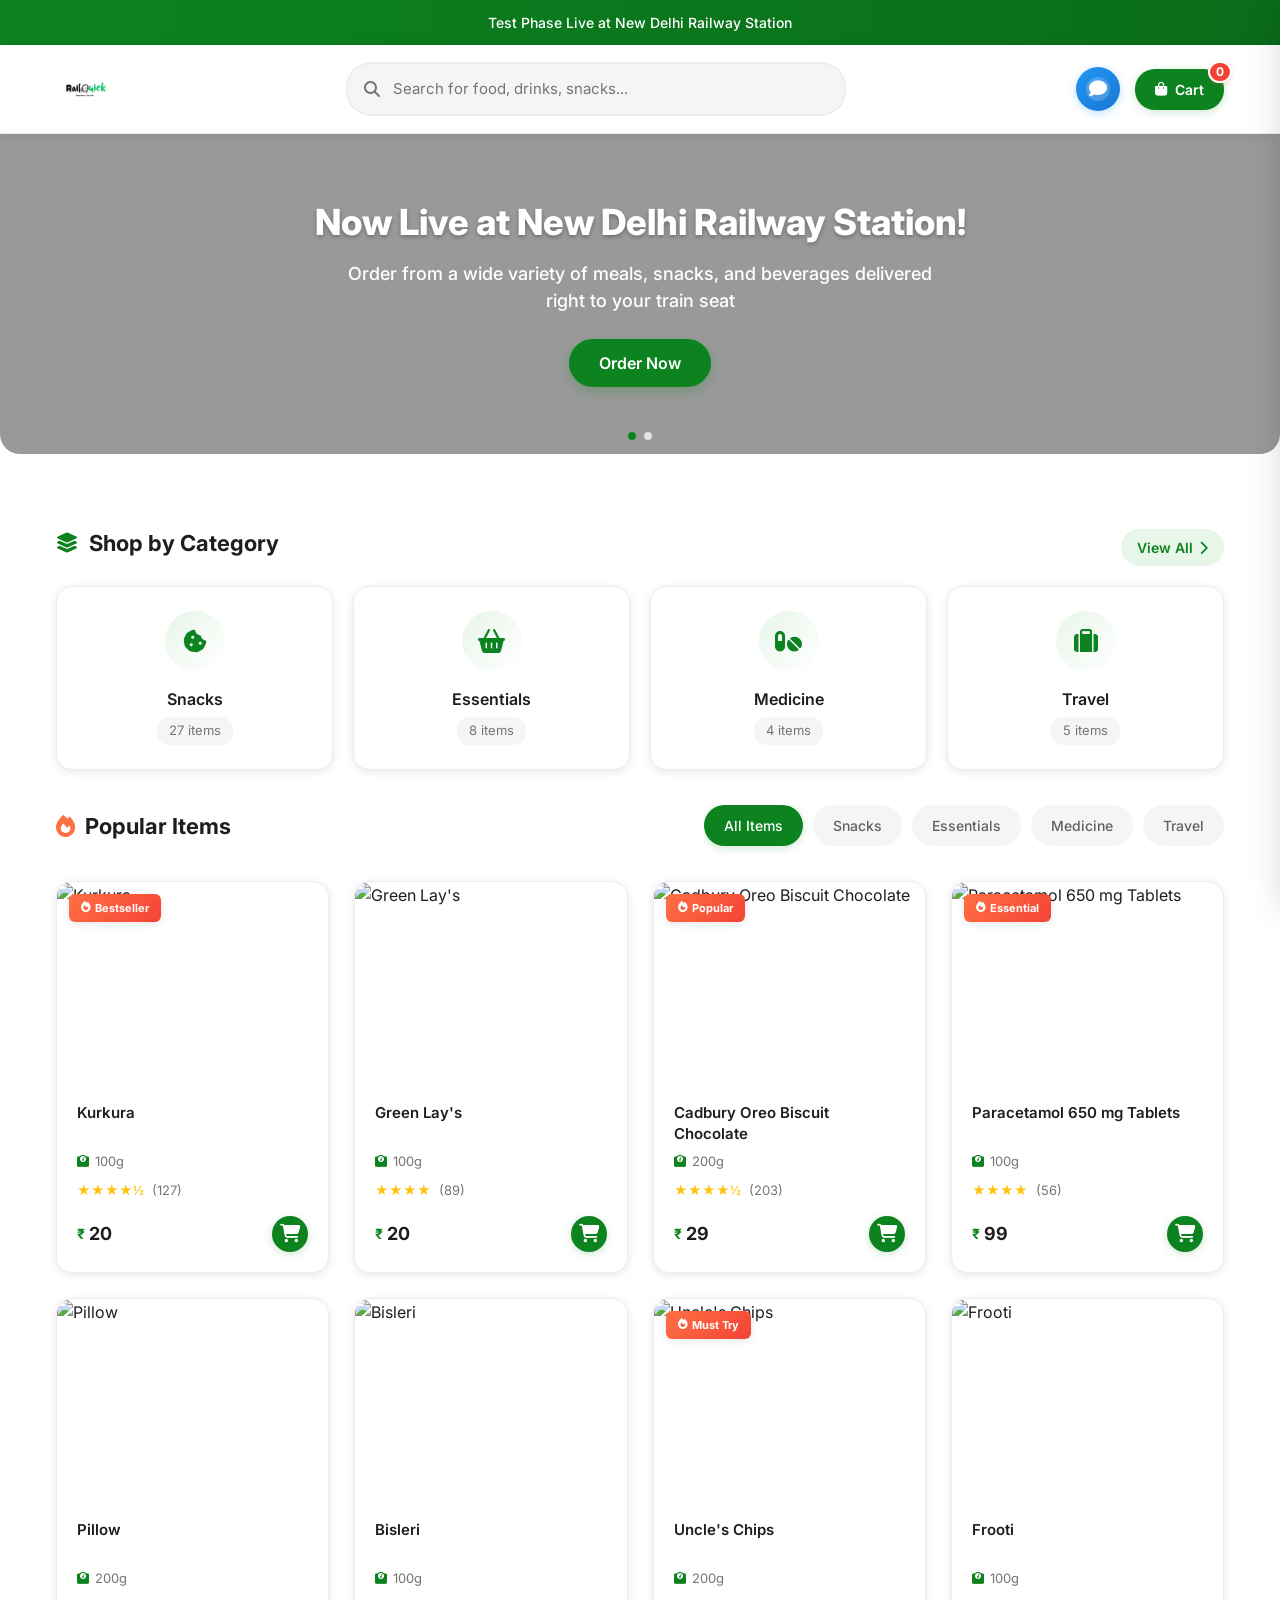
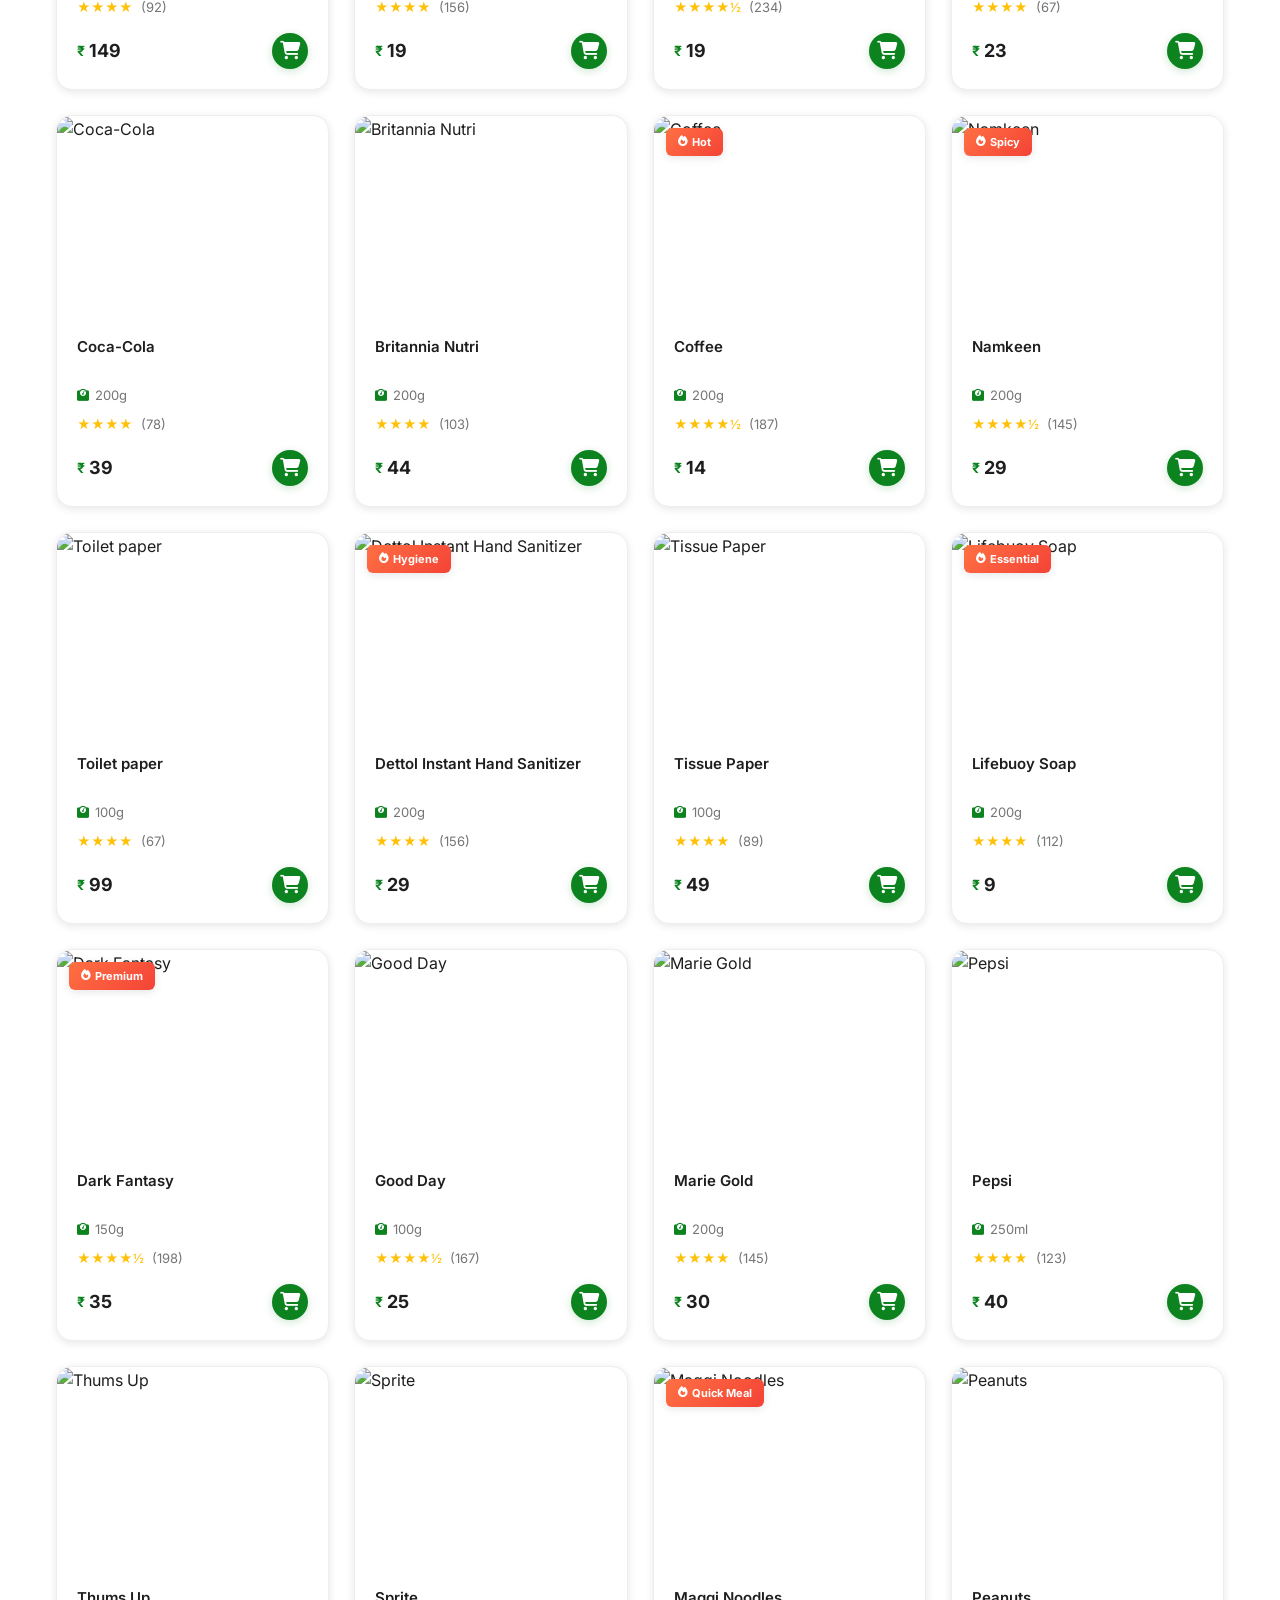
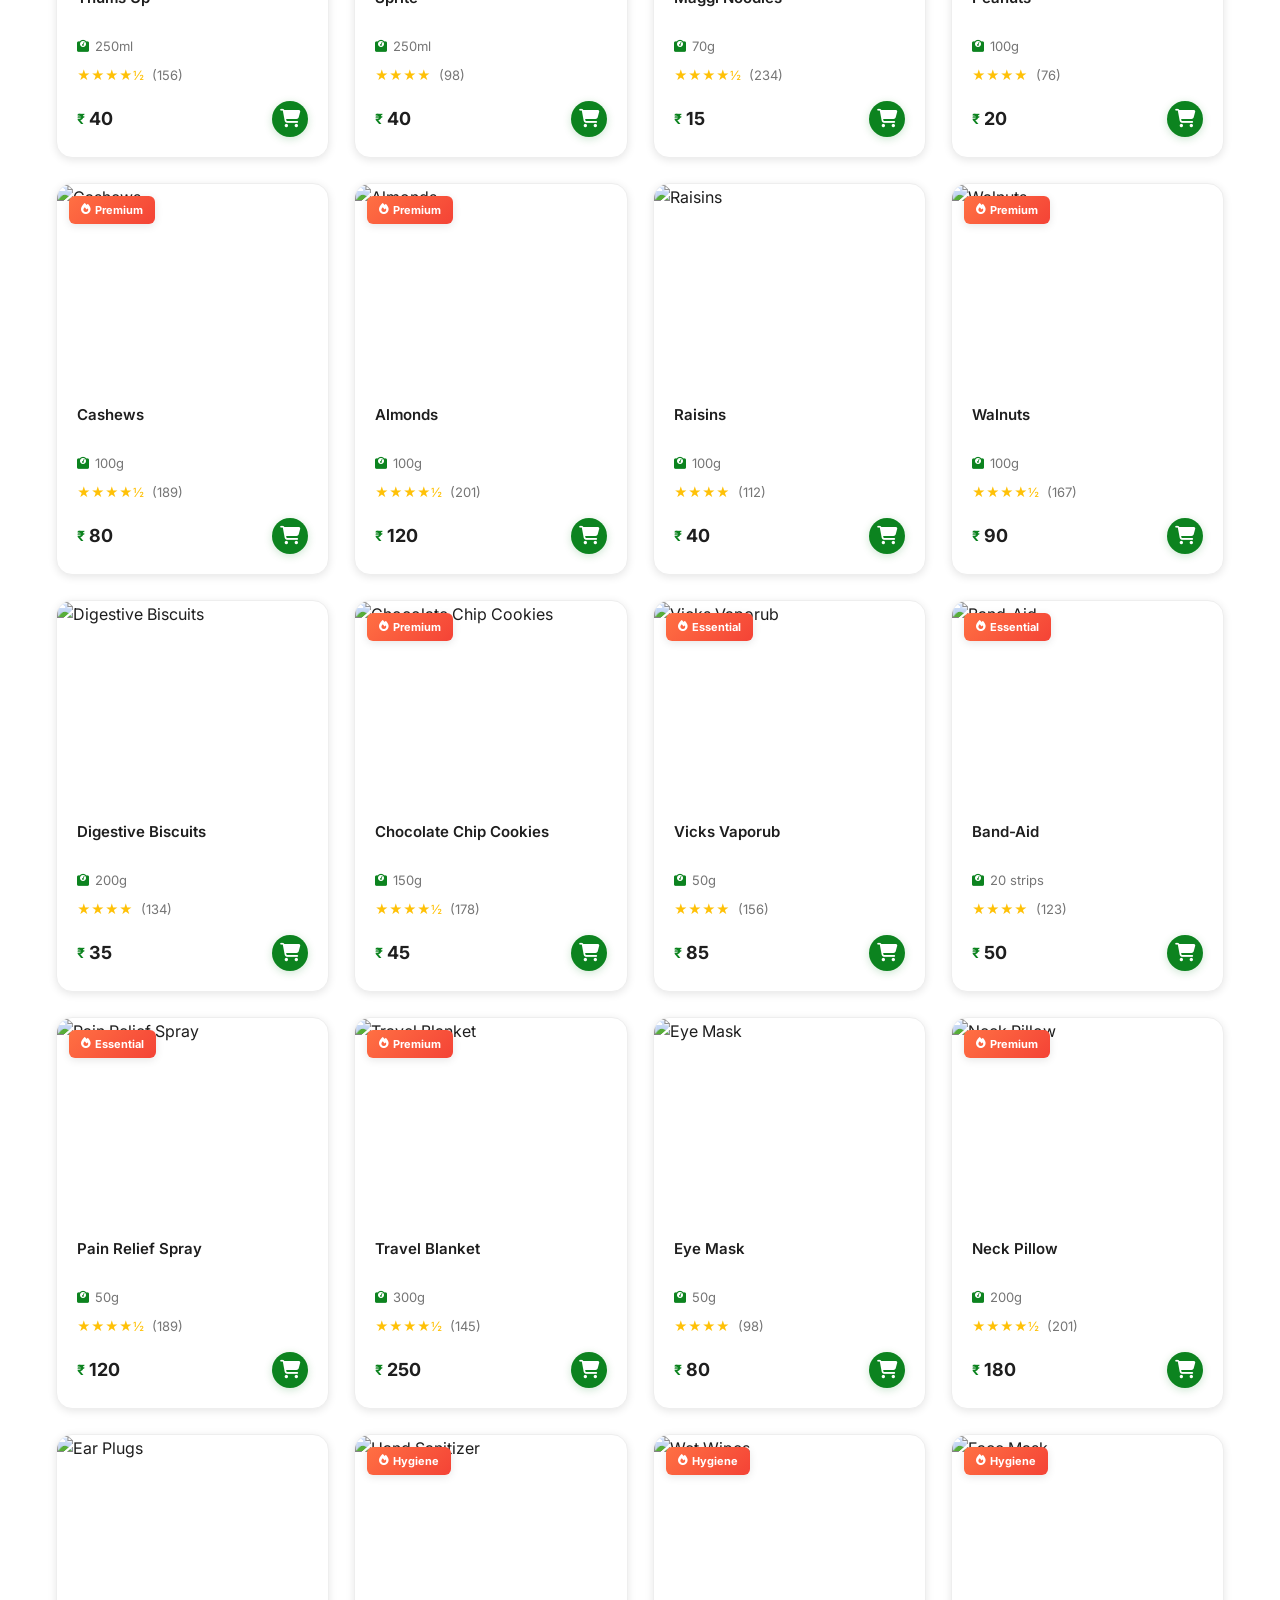
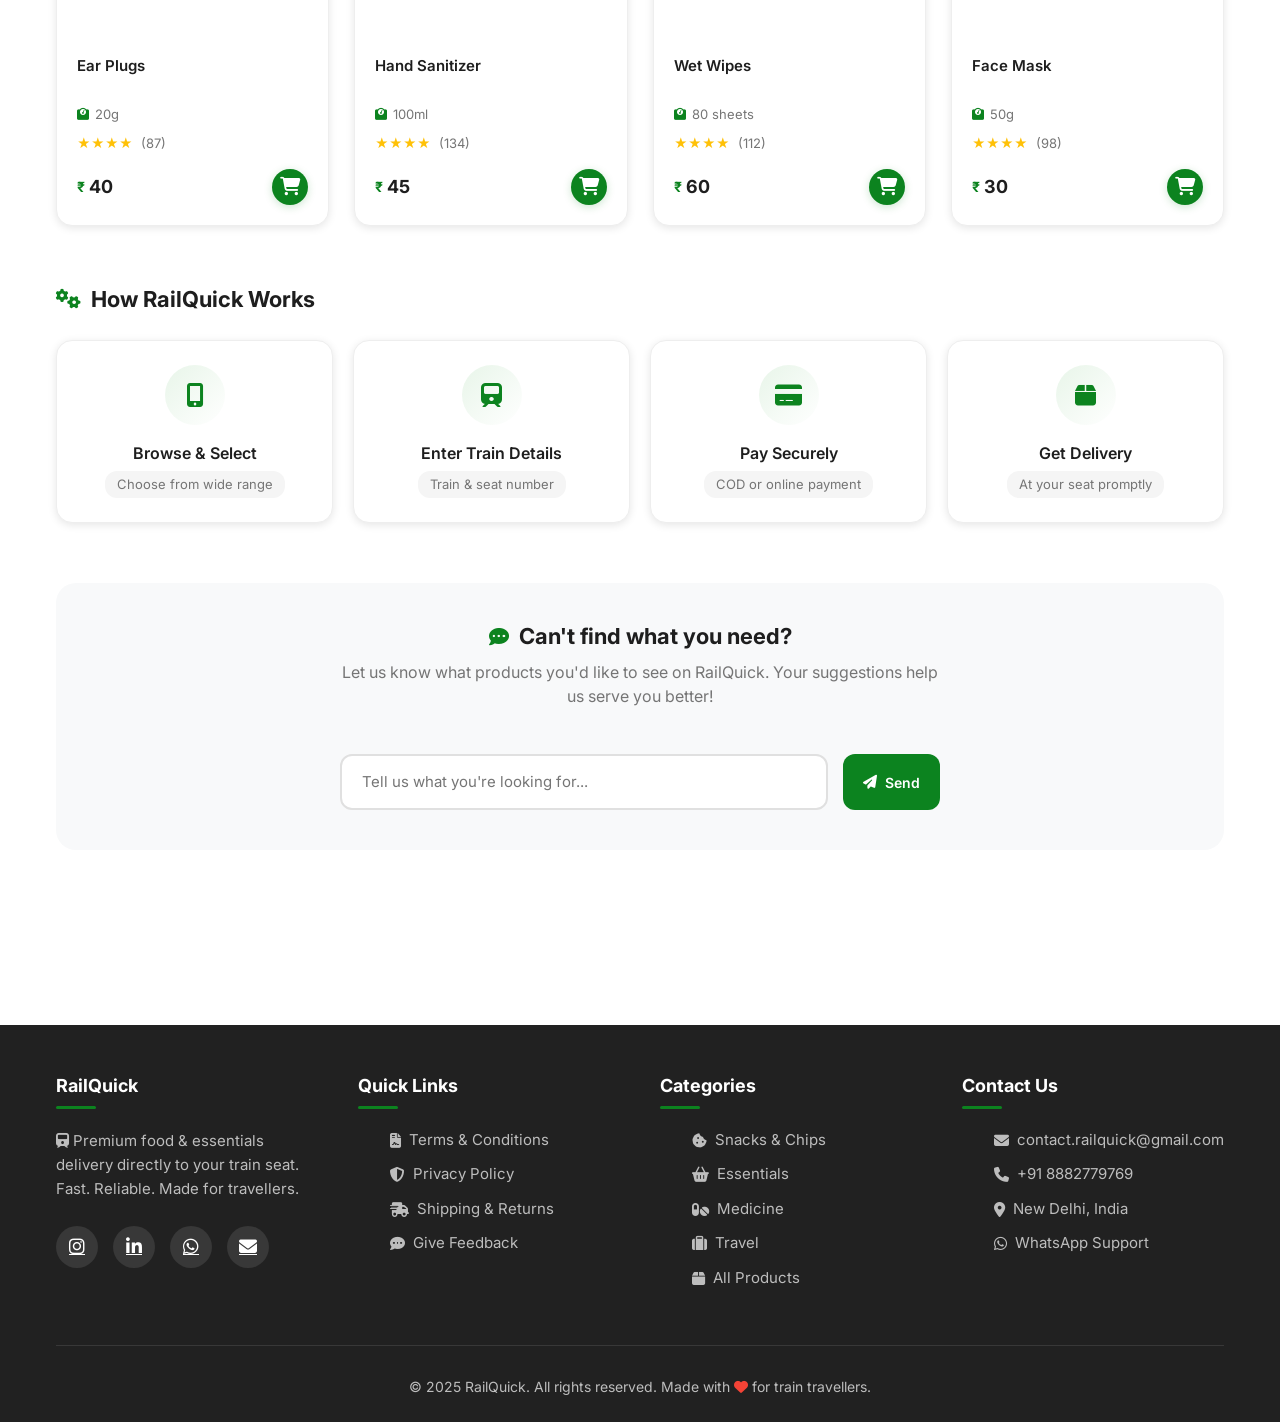
==== commit 6ba2c79c: "Update coming.html" ====
--- a/coming.html
+++ b/coming.html
@@ -4,41 +4,41 @@
     <meta charset="UTF-8">
     <meta name="viewport" content="width=device-width, initial-scale=1.0">
     <title>RailQuick - Premium Food Delivery on Trains</title>
+    <link rel="icon" type="image/png" href="Blue and Black Minimalist Brand Logo.png">
     <link href="https://cdn.jsdelivr.net/npm/bootstrap@5.3.0/dist/css/bootstrap.min.css" rel="stylesheet">
     <link rel="stylesheet" href="https://cdn.jsdelivr.net/npm/bootstrap-icons@1.10.0/font/bootstrap-icons.css">
     <link rel="stylesheet" href="https://cdnjs.cloudflare.com/ajax/libs/font-awesome/6.4.0/css/all.min.css">
+    <link rel="stylesheet" href="https://cdn.jsdelivr.net/npm/swiper@10/swiper-bundle.min.css"/>
     <style>
-        /* Your existing CSS styles remain the same */
+        /* Zepto Exact Style */
         @import url('https://fonts.googleapis.com/css2?family=Inter:wght@300;400;500;600;700;800;900&display=swap');
 
         :root {
-            /* Modern color palette inspired by Zepto/Blinkit */
-            --primary: #6C63FF;
-            --primary-dark: #5A52E0;
-            --primary-light: #8B85FF;
-            --secondary: #FF6B6B;
-            --accent: #4ECDC4;
-            --success: #06D6A0;
-            --success-light: #4DD0A8;
-            --warning: #FFD166;
-            --info: #118AB2;
-            --dark: #1A1A2E;
+            --zepto-green: #0C831F;
+            --zepto-green-light: #E8F5E9;
+            --zepto-green-dark: #0A6C1A;
+            --zepto-orange: #FF7043;
+            --zepto-blue: #2196F3;
+            --zepto-red: #F44336;
+            --zepto-yellow: #FFC107;
+            --zepto-purple: #9C27B0;
+            --dark: #1E1E1E;
             --light: #FFFFFF;
-            --gray-50: #F8FAFC;
-            --gray-100: #F1F5F9;
-            --gray-200: #E2E8F0;
-            --gray-300: #CBD5E1;
-            --gray-400: #94A3B8;
-            --gray-500: #64748B;
-            --gray-600: #475569;
-            --gray-700: #334155;
-            --gray-800: #1E293B;
-            --gray-900: #0F172A;
-            --shadow-sm: 0 1px 2px 0 rgba(0, 0, 0, 0.05);
-            --shadow: 0 4px 6px -1px rgba(0, 0, 0, 0.1), 0 2px 4px -1px rgba(0, 0, 0, 0.06);
-            --shadow-lg: 0 10px 15px -3px rgba(0, 0, 0, 0.1), 0 4px 6px -2px rgba(0, 0, 0, 0.05);
-            --shadow-xl: 0 20px 25px -5px rgba(0, 0, 0, 0.1), 0 10px 10px -5px rgba(0, 0, 0, 0.04);
-            --transition: all 0.3s cubic-bezier(0.4, 0, 0.2, 1);
+            --gray-50: #F8F9FA;
+            --gray-100: #F5F5F5;
+            --gray-200: #EEEEEE;
+            --gray-300: #E0E0E0;
+            --gray-400: #BDBDBD;
+            --gray-500: #9E9E9E;
+            --gray-600: #757575;
+            --gray-700: #616161;
+            --gray-800: #424242;
+            --gray-900: #212121;
+            --shadow-sm: 0 1px 3px rgba(0,0,0,0.1);
+            --shadow: 0 2px 8px rgba(0,0,0,0.1);
+            --shadow-lg: 0 4px 20px rgba(0,0,0,0.1);
+            --shadow-xl: 0 8px 30px rgba(0,0,0,0.15);
+            --transition: all 0.3s cubic-bezier(0.25, 0.8, 0.25, 1);
         }
 
         * {
@@ -54,594 +54,389 @@
 
         body {
             font-family: 'Inter', sans-serif;
-            background-color: #F8FAFC;
-            color: var(--dark);
+            background: #FFFFFF;
+            color: #1E1E1E;
             overflow-x: hidden;
-            padding-bottom: 0;
             min-height: 100vh;
-            display: flex;
-            flex-direction: column;
-        }
-
-        /* Animated background */
-        body::before {
-            content: '';
-            position: fixed;
+            padding-top: 0;
+            margin-top: 0;
+        }
+
+        /* Enhanced Top Bar - Removed Icons */
+        .top-bar {
+            background: linear-gradient(90deg, var(--zepto-green), var(--zepto-green-dark));
+            color: white;
+            padding: 12px 0;
+            font-size: 14px;
+            text-align: center;
+            font-weight: 500;
+            position: relative;
+            overflow: hidden;
+        }
+
+        .top-bar-content {
+            display: flex;
+            align-items: center;
+            justify-content: center;
+            gap: 10px;
+            position: relative;
+            z-index: 1;
+            flex-wrap: wrap;
+        }
+
+        /* Hero Slider */
+        .hero-slider {
+            position: relative;
+            width: 100%;
+            height: 320px;
+            overflow: hidden;
+            margin-bottom: 30px;
+            border-radius: 0 0 20px 20px;
+        }
+
+        .swiper {
+            width: 100%;
+            height: 100%;
+        }
+
+        .swiper-slide {
+            display: flex;
+            align-items: center;
+            justify-content: center;
+            position: relative;
+            background-position: center;
+            background-size: cover;
+            background-repeat: no-repeat;
+        }
+
+        .slide-content {
+            position: absolute;
             top: 0;
             left: 0;
             width: 100%;
             height: 100%;
-            background: 
-                radial-gradient(circle at 20% 50%, rgba(108, 99, 255, 0.1) 0%, transparent 50%),
-                radial-gradient(circle at 80% 80%, rgba(255, 107, 107, 0.1) 0%, transparent 50%),
-                radial-gradient(circle at 40% 20%, rgba(78, 205, 196, 0.1) 0%, transparent 50%);
-            pointer-events: none;
-            z-index: -1;
-        }
-
-        main {
-            flex: 1;
-        }
-
-        /* Test Phase Banner */
-        .test-banner {
-            background: linear-gradient(90deg, var(--primary), var(--primary-dark));
+            display: flex;
+            flex-direction: column;
+            justify-content: center;
+            align-items: center;
+            text-align: center;
             color: white;
-            text-align: center;
-            padding: 8px 0;
-            font-size: 0.9rem;
+            padding: 0 20px;
+            background: rgba(0, 0, 0, 0.4);
+            z-index: 1;
+        }
+
+        .slide-title {
+            font-size: 36px;
+            font-weight: 800;
+            margin-bottom: 15px;
+            text-shadow: 0 2px 4px rgba(0,0,0,0.3);
+        }
+
+        .slide-subtitle {
+            font-size: 18px;
             font-weight: 500;
-        }
-
-        .test-banner i {
-            margin-right: 8px;
-        }
-
-        /* Header - Desktop */
-        .header {
-            background: rgba(255, 255, 255, 0.98);
-            backdrop-filter: blur(20px);
-            box-shadow: 0 4px 20px rgba(0, 0, 0, 0.05);
+            margin-bottom: 25px;
+            max-width: 600px;
+        }
+
+        .slide-cta {
+            padding: 12px 30px;
+            background: var(--zepto-green);
+            color: white;
+            border: none;
+            border-radius: 30px;
+            font-size: 16px;
+            font-weight: 600;
+            cursor: pointer;
+            transition: var(--transition);
+            box-shadow: 0 4px 12px rgba(12, 131, 31, 0.3);
+            text-decoration: none;
+            display: inline-block;
+        }
+
+        .slide-cta:hover {
+            background: var(--zepto-green-dark);
+            transform: translateY(-2px);
+            box-shadow: 0 6px 16px rgba(12, 131, 31, 0.4);
+        }
+
+        .swiper-pagination-bullet {
+            background: white;
+            opacity: 0.7;
+        }
+
+        .swiper-pagination-bullet-active {
+            background: var(--zepto-green);
+            opacity: 1;
+        }
+
+        /* Zepto Header */
+        .zepto-header {
             position: sticky;
             top: 0;
             z-index: 1000;
-            padding: 8px 0; /* Reduced padding */
-            border-bottom: 1px solid rgba(0, 0, 0, 0.03);
-        }
-
-        .header-content {
-            display: flex;
+            background: white;
+            box-shadow: 0 2px 12px rgba(0,0,0,0.08);
+            padding: 14px 0;
+            border-bottom: 1px solid var(--gray-200);
+        }
+
+        .header-container {
+            display: flex;
+            align-items: center;
             justify-content: space-between;
-            align-items: center;
+            padding: 0 16px;
             max-width: 1200px;
             margin: 0 auto;
-            padding: 0 20px;
-        }
-
-        .logo {
+            gap: 20px;
+        }
+
+        /* Logo - Zepto Style */
+        .zepto-logo {
             display: flex;
             align-items: center;
             gap: 10px;
+            text-decoration: none;
+            transition: var(--transition);
+        }
+
+        .zepto-logo:hover {
+            transform: translateY(-1px);
+        }
+
+        .zepto-logo-icon {
+            height: 60px; /* Increased from 50px to 60px */
+            width: auto;
+            border-radius: 8px;
+            transition: var(--transition);
+        }
+
+        /* Search Bar - Zepto Style */
+        .zepto-search {
+            flex: 1;
+            max-width: 500px;
+            position: relative;
+        }
+
+        .search-wrapper {
+            position: relative;
+            width: 100%;
+        }
+
+        .zepto-search-input {
+            width: 100%;
+            padding: 14px 50px 14px 45px;
+            background: var(--gray-100);
+            border: 2px solid var(--gray-200);
+            border-radius: 25px;
+            font-size: 15px;
+            color: var(--dark);
+            transition: var(--transition);
+            outline: none;
+        }
+
+        .zepto-search-input:focus {
+            background: white;
+            border-color: var(--zepto-green);
+            box-shadow: 0 0 0 3px rgba(12, 131, 31, 0.1);
+        }
+
+        .search-icon {
+            position: absolute;
+            left: 18px;
+            top: 50%;
+            transform: translateY(-50%);
+            color: var(--gray-600);
+            font-size: 16px;
+        }
+
+        .search-actions {
+            position: absolute;
+            right: 10px;
+            top: 50%;
+            transform: translateY(-50%);
+            display: flex;
+            align-items: center;
+            gap: 8px;
+        }
+
+        .search-btn {
+            width: 32px;
+            height: 32px;
+            background: var(--zepto-green);
+            border: none;
+            border-radius: 50%;
+            color: white;
+            display: flex;
+            align-items: center;
+            justify-content: center;
             cursor: pointer;
             transition: var(--transition);
-            text-decoration: none;
+            font-size: 14px;
+        }
+
+        .search-btn:hover {
+            background: var(--zepto-green-dark);
+            transform: scale(1.1);
+        }
+
+        /* Header Actions */
+        .zepto-actions {
+            display: flex;
+            align-items: center;
+            gap: 15px;
+        }
+
+        .zepto-cart-btn {
             position: relative;
-        }
-
-        .logo:hover {
-            transform: scale(1.05);
-        }
-
-        .logo-img {
-            height: 70px; /* Reduced from 100px */
-            width: auto;
-            object-fit: contain;
+            background: var(--zepto-green);
+            color: white;
+            border: none;
+            border-radius: 20px;
+            padding: 10px 20px;
+            font-size: 14px;
+            font-weight: 600;
+            display: flex;
+            align-items: center;
+            gap: 8px;
+            cursor: pointer;
             transition: var(--transition);
-        }
-
-        .logo:hover .logo-img {
-            filter: drop-shadow(0 4px 8px rgba(108, 99, 255, 0.3));
-        }
-
-        .search-container {
+            box-shadow: 0 2px 8px rgba(12, 131, 31, 0.2);
+        }
+
+        .zepto-cart-btn:hover {
+            background: var(--zepto-green-dark);
+            transform: translateY(-2px);
+            box-shadow: 0 4px 12px rgba(12, 131, 31, 0.3);
+        }
+
+        .zepto-cart-count {
+            background: var(--zepto-red);
+            color: white;
+            font-size: 12px;
+            font-weight: 700;
+            min-width: 22px;
+            height: 22px;
+            border-radius: 11px;
+            display: flex;
+            align-items: center;
+            justify-content: center;
+            position: absolute;
+            top: -8px;
+            right: -8px;
+            padding: 0 6px;
+            border: 2px solid white;
+            box-shadow: 0 2px 4px rgba(244, 67, 54, 0.2);
+        }
+
+        /* Help Button */
+        .zepto-help-btn {
             position: relative;
-            max-width: 500px;
-            flex-grow: 1;
-            margin: 0 20px;
-        }
-
-        .search-input {
-            width: 100%;
-            padding: 12px 50px 12px 20px;
-            border: 2px solid var(--gray-200);
-            border-radius: 50px;
-            font-size: 0.95rem;
-            background: var(--gray-50);
-            transition: var(--transition);
-        }
-
-        .search-input:focus {
-            outline: none;
-            border-color: var(--primary);
-            background: var(--light);
-            box-shadow: 0 0 0 4px rgba(108, 99, 255, 0.1);
-        }
-
-        .search-btn {
-            position: absolute;
-            right: 8px;
-            top: 50%;
-            transform: translateY(-50%);
-            background: linear-gradient(135deg, var(--primary), var(--primary-dark));
+            background: linear-gradient(135deg, var(--zepto-blue), #1976D2);
+            color: white;
             border: none;
             border-radius: 50%;
-            width: 38px;
-            height: 38px;
+            width: 44px;
+            height: 44px;
+            font-size: 18px;
             display: flex;
             align-items: center;
             justify-content: center;
-            color: white;
             cursor: pointer;
             transition: var(--transition);
-        }
-
-        .search-btn:hover {
-            transform: translateY(-50%) scale(1.1);
-            box-shadow: 0 4px 12px rgba(108, 99, 255, 0.4);
-        }
-
-        .header-actions {
-            display: flex;
-            gap: 15px;
-        }
-
-        .header-action-btn {
-            background: var(--gray-50);
-            border: 1px solid var(--gray-200);
-            color: var(--gray-600);
-            font-size: 1.1rem;
-            cursor: pointer;
-            position: relative;
-            transition: var(--transition);
-            width: 42px;
-            height: 42px;
+            box-shadow: 0 2px 8px rgba(33, 150, 243, 0.3);
+            animation: helpPulse 2s infinite;
+        }
+
+        @keyframes helpPulse {
+            0%, 100% { 
+                box-shadow: 0 0 0 0 rgba(33, 150, 243, 0.4);
+            }
+            50% { 
+                box-shadow: 0 0 0 10px rgba(33, 150, 243, 0);
+            }
+        }
+
+        .zepto-help-btn:hover {
+            transform: translateY(-2px);
+            box-shadow: 0 4px 12px rgba(33, 150, 243, 0.4);
+        }
+
+        .help-btn-icon {
+            width: 24px;
+            height: 24px;
             border-radius: 50%;
+            background: rgba(255, 255, 255, 0.2);
             display: flex;
             align-items: center;
             justify-content: center;
         }
 
-        .header-action-btn:hover {
-            color: var(--primary);
-            background: rgba(108, 99, 255, 0.1);
-            border-color: var(--primary);
-            transform: scale(1.05);
-        }
-
-        /* Mobile Header */
-        .mobile-header {
-            display: none;
-            background: rgba(255, 255, 255, 0.98);
-            backdrop-filter: blur(20px);
-            box-shadow: 0 4px 20px rgba(0, 0, 0, 0.05);
-            position: sticky;
-            top: 0;
-            z-index: 1000;
-            padding: 8px 0; /* Reduced padding */
-            border-bottom: 1px solid rgba(0, 0, 0, 0.03);
-        }
-
-        .mobile-header-content {
+        /* Main Content */
+        .main-content {
+            max-width: 1200px;
+            margin: 0 auto;
+            padding: 20px 16px;
+            padding-bottom: 80px;
+        }
+
+        /* Categories Section - Zepto Style */
+        .categories-section {
+            margin: 25px 0 35px;
+        }
+
+        .section-header {
             display: flex;
             justify-content: space-between;
             align-items: center;
-            padding: 0 15px;
-        }
-
-        .mobile-logo {
-            display: flex;
-            align-items: center;
-            gap: 8px;
-            cursor: pointer;
-            text-decoration: none;
-        }
-
-        .mobile-logo-img {
-            height: 60px; /* Reduced from 90px */
-            width: auto;
-            object-fit: contain;
-        }
-
-        .mobile-actions {
-            display: flex;
-            gap: 10px;
-        }
-
-        .mobile-action-btn {
-            background: var(--gray-50);
-            border: 1px solid var(--gray-200);
-            color: var(--gray-600);
-            font-size: 1rem;
-            cursor: pointer;
-            position: relative;
-            transition: var(--transition);
-            width: 38px;
-            height: 38px;
-            border-radius: 50%;
-            display: flex;
-            align-items: center;
-            justify-content: center;
-        }
-
-        .mobile-action-btn:hover {
-            color: var(--primary);
-            background: rgba(108, 99, 255, 0.1);
-            border-color: var(--primary);
-            transform: scale(1.05);
-        }
-
-        /* Mobile Search Section */
-        .mobile-search-section {
-            display: none;
-            background: rgba(255, 255, 255, 0.98);
-            backdrop-filter: blur(20px);
-            padding: 15px;
-            border-bottom: 1px solid rgba(0, 0, 0, 0.03);
-            position: sticky;
-            top: 62px;
-            z-index: 999;
-        }
-
-        .mobile-search-container {
-            position: relative;
-            margin-bottom: 10px;
-        }
-
-        .mobile-search-input {
-            width: 100%;
-            padding: 12px 50px 12px 20px;
-            border: 2px solid var(--gray-200);
-            border-radius: 15px;
-            font-size: 1rem;
-            background: var(--gray-50);
-            transition: var(--transition);
-        }
-
-        .mobile-search-input:focus {
-            outline: none;
-            border-color: var(--primary);
-            background: var(--light);
-            box-shadow: 0 0 0 4px rgba(108, 99, 255, 0.1);
-        }
-
-        .mobile-search-btn {
-            position: absolute;
-            right: 8px;
-            top: 50%;
-            transform: translateY(-50%);
-            background: linear-gradient(135deg, var(--primary), var(--primary-dark));
-            border: none;
-            border-radius: 50%;
-            width: 36px;
-            height: 36px;
-            display: flex;
-            align-items: center;
-            justify-content: center;
-            color: white;
-            cursor: pointer;
-            transition: var(--transition);
-        }
-
-        .mobile-search-btn:hover {
-            transform: translateY(-50%) scale(1.1);
-            box-shadow: 0 4px 12px rgba(108, 99, 255, 0.4);
-        }
-
-        /* Search Results Section */
-        .search-results-section {
-            display: none;
-            margin: 30px 0;
-        }
-
-        .search-results-section.active {
-            display: block;
-        }
-
-        .search-results-header {
-            display: flex;
-            align-items: center;
-            justify-content: space-between;
             margin-bottom: 20px;
         }
 
-        .search-results-title {
-            font-size: 1.5rem;
+        .section-title {
+            font-size: 22px;
             font-weight: 700;
             color: var(--dark);
-        }
-
-        .clear-search-btn {
-            background: none;
-            border: none;
-            color: var(--primary);
+            display: flex;
+            align-items: center;
+            gap: 10px;
+        }
+
+        .section-title i {
+            color: var(--zepto-green);
+            font-size: 20px;
+        }
+
+        .see-all-btn {
+            display: flex;
+            align-items: center;
+            gap: 6px;
+            color: var(--zepto-green);
+            font-size: 14px;
             font-weight: 600;
-            cursor: pointer;
+            text-decoration: none;
             transition: var(--transition);
-            display: flex;
-            align-items: center;
-            gap: 5px;
-        }
-
-        .clear-search-btn:hover {
-            color: var(--primary-dark);
-        }
-
-        /* No Results Section */
-        .no-results-section {
-            display: none;
-            text-align: center;
-            padding: 40px 20px;
-            background: var(--gray-50);
+            padding: 8px 16px;
             border-radius: 20px;
-            margin: 30px 0;
-        }
-
-        .no-results-section.active {
-            display: block;
-        }
-
-        .no-results-icon {
-            font-size: 4rem;
-            color: var(--gray-400);
-            margin-bottom: 20px;
-        }
-
-        .no-results-title {
-            font-size: 1.5rem;
-            font-weight: 700;
-            color: var(--dark);
-            margin-bottom: 15px;
-        }
-
-        .no-results-text {
-            font-size: 1rem;
-            color: var(--gray-600);
-            margin-bottom: 25px;
-            line-height: 1.6;
-        }
-
-        .suggestion-form {
-            max-width: 500px;
-            margin: 0 auto;
-            display: flex;
-            flex-direction: column;
-            gap: 15px;
-        }
-
-        .suggestion-input {
-            padding: 15px 20px;
-            border: 2px solid var(--gray-200);
-            border-radius: 15px;
-            font-size: 1rem;
-            transition: var(--transition);
-            background: var(--light);
-        }
-
-        .suggestion-input:focus {
-            outline: none;
-            border-color: var(--primary);
-            background: var(--light);
-            box-shadow: 0 0 0 4px rgba(108, 99, 255, 0.1);
-        }
-
-        .suggestion-btn {
-            padding: 15px 30px;
-            background: linear-gradient(90deg, var(--primary), var(--primary-dark));
-            border: none;
-            border-radius: 50px;
+            background: var(--zepto-green-light);
+        }
+
+        .see-all-btn:hover {
+            background: var(--zepto-green);
             color: white;
-            font-size: 1rem;
-            font-weight: 600;
-            cursor: pointer;
-            transition: var(--transition);
-            align-self: center;
-        }
-
-        .suggestion-btn:hover {
-            transform: translateY(-3px);
-            box-shadow: var(--shadow-xl);
-        }
-
-        .suggestion-success {
-            display: none;
-            padding: 15px;
-            background: rgba(6, 214, 160, 0.1);
-            border-radius: 15px;
-            color: var(--success);
-            font-weight: 600;
-            margin-top: 15px;
-        }
-
-        /* Search Suggestions */
-        .search-suggestions {
-            position: absolute;
-            top: 100%;
-            left: 0;
-            right: 0;
-            background: var(--light);
-            border-radius: 15px;
-            box-shadow: var(--shadow-xl);
-            margin-top: 10px;
-            max-height: 350px;
-            overflow-y: auto;
-            z-index: 1000;
-            display: none;
-            backdrop-filter: blur(10px);
-        }
-
-        .search-suggestions.active {
-            display: block;
-            animation: slideDown 0.3s ease;
-        }
-
-        @keyframes slideDown {
-            from {
-                opacity: 0;
-                transform: translateY(-10px);
-            }
-            to {
-                opacity: 1;
-                transform: translateY(0);
-            }
-        }
-
-        .suggestion-item {
-            padding: 15px 20px;
-            display: flex;
-            align-items: center;
-            gap: 15px;
-            cursor: pointer;
-            transition: var(--transition);
-            border-bottom: 1px solid var(--gray-100);
-        }
-
-        .suggestion-item:hover {
-            background: var(--gray-50);
-            transform: translateX(5px);
-        }
-
-        .suggestion-item img {
-            width: 45px;
-            height: 45px;
-            object-fit: cover;
-            border-radius: 10px;
-            box-shadow: var(--shadow-sm);
-        }
-
-        .suggestion-details {
-            flex: 1;
-        }
-
-        .suggestion-name {
-            font-weight: 600;
-            font-size: 0.95rem;
-            color: var(--dark);
-        }
-
-        .suggestion-price {
-            color: var(--primary);
-            font-weight: 700;
-            font-size: 0.9rem;
-        }
-
-        .suggestion-category {
-            color: var(--gray-500);
-            font-size: 0.8rem;
-        }
-
-        /* Hero Section */
-        .hero-section {
-            margin: 30px 0;
-            position: relative;
-        }
-
-        .hero-card {
-            border-radius: 25px;
-            overflow: hidden;
-            box-shadow: var(--shadow-xl);
-            position: relative;
-            height: 220px;
-            background: linear-gradient(135deg, var(--primary), var(--secondary));
-        }
-
-        .hero-image {
-            width: 100%;
-            height: 100%;
-            object-fit: cover;
-            transition: transform 0.8s ease;
-            opacity: 0.9;
-        }
-
-        .hero-card:hover .hero-image {
-            transform: scale(1.05);
-        }
-
-        .hero-content {
-            position: absolute;
-            bottom: 0;
-            left: 0;
-            width: 100%;
-            padding: 30px;
-            background: linear-gradient(to top, rgba(0, 0, 0, 0.9), transparent);
-            color: white;
-        }
-
-        .hero-title {
-            font-size: 2.2rem;
-            font-weight: 800;
-            margin-bottom: 8px;
-            text-shadow: 2px 2px 4px rgba(0, 0, 0, 0.5);
-            animation: slideInLeft 0.8s ease;
-        }
-
-        @keyframes slideInLeft {
-            from {
-                opacity: 0;
-                transform: translateX(-30px);
-            }
-            to {
-                opacity: 1;
-                transform: translateX(0);
-            }
-        }
-
-        .hero-subtitle {
-            font-size: 1.1rem;
-            opacity: 0.95;
-            animation: slideInLeft 0.8s ease 0.2s both;
-        }
-
-        /* Categories - Updated to make them smaller and on the same line */
-        .categories-section {
-            margin: 40px 0;
-        }
-
-        .section-title {
-            font-size: 1.8rem;
-            font-weight: 700;
-            margin-bottom: 25px;
-            color: var(--dark);
-            display: flex;
-            justify-content: space-between;
-            align-items: center;
-        }
-
-        .see-all {
-            font-size: 1rem;
-            font-weight: 600;
-            color: var(--primary);
-            cursor: pointer;
-            display: flex;
-            align-items: center;
-            gap: 5px;
-            transition: var(--transition);
-        }
-
-        .see-all:hover {
-            color: var(--primary-dark);
-            transform: translateX(5px);
+            transform: translateX(4px);
         }
 
         .categories-grid {
             display: grid;
-            grid-template-columns: repeat(4, 1fr); /* Fixed to 4 columns */
-            gap: 15px; /* Reduced gap */
+            grid-template-columns: repeat(4, 1fr);
+            gap: 20px;
         }
 
         .category-card {
-            background: var(--light);
-            border-radius: 15px; /* Reduced border radius */
-            padding: 20px 10px; /* Reduced padding */
+            background: white;
+            border-radius: 16px;
+            padding: 24px 16px;
             text-align: center;
             box-shadow: var(--shadow);
             transition: var(--transition);
@@ -657,204 +452,181 @@
             top: 0;
             left: 0;
             width: 100%;
-            height: 100%;
-            background: linear-gradient(135deg, rgba(108, 99, 255, 0.05), rgba(255, 107, 107, 0.05));
-            opacity: 0;
-            transition: opacity 0.3s ease;
+            height: 4px;
+            background: linear-gradient(90deg, var(--zepto-green), var(--zepto-orange));
+            transform: scaleX(0);
+            transition: transform 0.3s ease;
         }
 
         .category-card:hover::before {
-            opacity: 1;
+            transform: scaleX(1);
         }
 
         .category-card:hover {
-            transform: translateY(-5px); /* Reduced transform */
-            box-shadow: var(--shadow-lg); /* Reduced shadow */
-            border-color: var(--primary);
+            transform: translateY(-4px);
+            box-shadow: var(--shadow-lg);
+            border-color: var(--zepto-green);
         }
 
         .category-icon {
-            width: 50px; /* Reduced from 65px */
-            height: 50px; /* Reduced from 65px */
-            margin: 0 auto 10px; /* Reduced margin */
-            background: linear-gradient(135deg, var(--gray-100), var(--gray-200));
+            width: 60px;
+            height: 60px;
+            background: linear-gradient(135deg, var(--zepto-green-light), white);
             border-radius: 50%;
             display: flex;
             align-items: center;
             justify-content: center;
-            font-size: 1.3rem; /* Reduced from 1.6rem */
-            color: var(--primary);
+            margin: 0 auto 16px;
+            color: var(--zepto-green);
+            font-size: 24px;
             transition: var(--transition);
             position: relative;
-            z-index: 1;
         }
 
         .category-card:hover .category-icon {
-            background: linear-gradient(135deg, var(--primary), var(--primary-dark));
+            background: linear-gradient(135deg, var(--zepto-green), var(--zepto-green-dark));
             color: white;
-            transform: scale(1.05); /* Reduced scale */
-            box-shadow: 0 5px 15px rgba(108, 99, 255, 0.3); /* Reduced shadow */
+            transform: scale(1.1);
+            box-shadow: 0 4px 15px rgba(12, 131, 31, 0.2);
         }
 
         .category-name {
+            font-size: 16px;
             font-weight: 600;
-            font-size: 0.9rem; /* Reduced from 1rem */
-            position: relative;
-            z-index: 1;
             color: var(--dark);
+            margin-bottom: 6px;
         }
 
         .category-count {
-            font-size: 0.75rem; /* Reduced from 0.8rem */
-            color: var(--gray-500);
-            margin-top: 3px; /* Reduced margin */
-            position: relative;
-            z-index: 1;
-        }
-
-        /* Category Modal */
-        .category-modal {
-            position: fixed;
-            top: 0;
-            left: 0;
-            right: 0;
-            bottom: 0;
-            background: rgba(0, 0, 0, 0.6);
-            backdrop-filter: blur(5px);
-            display: flex;
-            align-items: center;
-            justify-content: center;
-            z-index: 2000;
-            opacity: 0;
-            visibility: hidden;
+            font-size: 13px;
+            color: var(--gray-600);
+            background: var(--gray-100);
+            padding: 4px 12px;
+            border-radius: 12px;
+            display: inline-block;
+        }
+
+        /* Products Section */
+        .products-section {
+            margin: 35px 0;
+        }
+
+        .products-header {
+            display: flex;
+            justify-content: space-between;
+            align-items: center;
+            margin-bottom: 25px;
+        }
+
+        .products-title {
+            font-size: 22px;
+            font-weight: 700;
+            color: var(--dark);
+            display: flex;
+            align-items: center;
+            gap: 10px;
+        }
+
+        .products-title i {
+            color: var(--zepto-orange);
+        }
+
+        .filter-tabs {
+            display: flex;
+            gap: 10px;
+            overflow-x: auto;
+            padding-bottom: 10px;
+        }
+
+        .filter-tab {
+            padding: 10px 20px;
+            background: var(--gray-100);
+            border: none;
+            border-radius: 25px;
+            font-size: 14px;
+            font-weight: 500;
+            color: var(--gray-700);
+            cursor: pointer;
+            white-space: nowrap;
             transition: var(--transition);
         }
 
-        .category-modal.active {
-            opacity: 1;
-            visibility: visible;
-        }
-
-        .category-modal-content {
-            background: var(--light);
-            border-radius: 25px;
-            width: 90%;
-            max-width: 1200px;
-            max-height: 90vh;
-            overflow-y: auto;
-            transform: scale(0.9);
-            transition: transform 0.3s ease;
-            box-shadow: var(--shadow-xl);
-        }
-
-        .category-modal.active .category-modal-content {
-            transform: scale(1);
-        }
-
-        .category-modal-header {
-            padding: 25px;
-            background: linear-gradient(90deg, var(--primary), var(--secondary));
+        .filter-tab.active {
+            background: var(--zepto-green);
             color: white;
-            border-radius: 25px 25px 0 0;
-            position: relative;
-        }
-
-        .category-modal-title {
-            font-size: 1.5rem;
-            font-weight: 700;
-        }
-
-        .category-modal-close {
-            position: absolute;
-            top: 20px;
-            right: 20px;
-            background: rgba(255, 255, 255, 0.2);
-            border: none;
-            color: white;
-            width: 35px;
-            height: 35px;
-            border-radius: 50%;
-            display: flex;
-            align-items: center;
-            justify-content: center;
-            cursor: pointer;
-            transition: var(--transition);
-        }
-
-        .category-modal-close:hover {
-            background: rgba(255, 255, 255, 0.3);
-            transform: rotate(90deg);
-        }
-
-        .category-modal-body {
-            padding: 25px;
-        }
-
-        .category-products-grid {
-            display: grid;
-            grid-template-columns: repeat(auto-fill, minmax(200px, 1fr));
-            gap: 25px;
-        }
-
-        /* Products */
-        .products-section {
-            margin: 40px 0;
+            box-shadow: 0 2px 8px rgba(12, 131, 31, 0.2);
+        }
+
+        .filter-tab:hover:not(.active) {
+            background: var(--gray-200);
         }
 
         .products-grid {
             display: grid;
-            grid-template-columns: repeat(auto-fill, minmax(200px, 1fr));
+            grid-template-columns: repeat(4, 1fr);
             gap: 25px;
         }
 
-        .product-card {
-            background: var(--light);
-            border-radius: 20px;
+        /* Product Card - Zepto Premium Style */
+        .zepto-product-card {
+            background: white;
+            border-radius: 16px;
             overflow: hidden;
             box-shadow: var(--shadow);
             transition: var(--transition);
+            border: 1px solid var(--gray-200);
             position: relative;
-            border: 1px solid var(--gray-200);
-        }
-
-        .product-card:hover {
-            transform: translateY(-8px);
-            box-shadow: var(--shadow-xl);
+        }
+
+        .zepto-product-card:hover {
+            transform: translateY(-4px);
+            box-shadow: var(--shadow-lg);
+            border-color: var(--zepto-green);
         }
 
         .product-badge {
             position: absolute;
             top: 12px;
             left: 12px;
-            background: linear-gradient(135deg, var(--warning), var(--accent));
+            background: linear-gradient(135deg, var(--zepto-orange), var(--zepto-red));
             color: white;
-            font-size: 0.75rem;
+            font-size: 11px;
             font-weight: 700;
-            padding: 5px 12px;
-            border-radius: 20px;
-            z-index: 1;
+            padding: 6px 12px;
+            border-radius: 6px;
+            z-index: 2;
             box-shadow: var(--shadow);
+            display: flex;
+            align-items: center;
+            gap: 4px;
+        }
+
+        .product-image-container {
+            position: relative;
+            height: 200px;
+            overflow: hidden;
         }
 
         .product-image {
             width: 100%;
-            height: 160px;
+            height: 100%;
             object-fit: cover;
             transition: transform 0.6s ease;
         }
 
-        .product-card:hover .product-image {
+        .zepto-product-card:hover .product-image {
             transform: scale(1.08);
         }
 
-        .product-details {
+        .product-content {
             padding: 20px;
         }
 
         .product-name {
+            font-size: 15px;
             font-weight: 600;
+            color: var(--dark);
             margin-bottom: 8px;
-            font-size: 1rem;
             line-height: 1.4;
             height: 2.8em;
             overflow: hidden;
@@ -864,9 +636,35 @@
         }
 
         .product-weight {
+            font-size: 13px;
             color: var(--gray-600);
-            font-size: 0.85rem;
-            margin-bottom: 12px;
+            margin-bottom: 10px;
+            display: flex;
+            align-items: center;
+            gap: 6px;
+        }
+
+        .product-weight i {
+            color: var(--zepto-green);
+            font-size: 12px;
+        }
+
+        .product-rating {
+            display: flex;
+            align-items: center;
+            gap: 8px;
+            margin-bottom: 15px;
+        }
+
+        .rating-stars {
+            display: flex;
+            color: var(--zepto-yellow);
+            font-size: 13px;
+        }
+
+        .rating-count {
+            font-size: 13px;
+            color: var(--gray-600);
         }
 
         .product-footer {
@@ -876,261 +674,875 @@
         }
 
         .product-price {
+            font-size: 18px;
             font-weight: 700;
-            font-size: 1.2rem;
-            color: var(--primary);
-        }
-
-        /* Product Rating */
-        .product-rating {
-            display: flex;
-            align-items: center;
-            margin-top: 8px;
-            margin-bottom: 12px;
-        }
-
-        .rating-stars {
-            display: flex;
-            margin-right: 6px;
-        }
-
-        .rating-star {
-            color: var(--gray-300);
-            font-size: 0.9rem;
-            cursor: pointer;
-            transition: color 0.3s ease;
-        }
-
-        .rating-star.filled {
-            color: var(--warning);
-        }
-
-        .rating-count {
-            font-size: 0.8rem;
-            color: var(--gray-600);
-        }
-
-        /* Product Quantity Controls - Simplified */
-        .product-quantity {
-            display: flex;
-            align-items: center;
-            gap: 8px;
+            color: var(--dark);
+            display: flex;
+            align-items: center;
+            gap: 4px;
+        }
+
+        .price-currency {
+            font-size: 14px;
+            color: var(--zepto-green);
+        }
+
+        .quantity-controls {
+            display: flex;
+            align-items: center;
+            gap: 10px;
         }
 
         .qty-btn {
             width: 32px;
             height: 32px;
+            background: var(--zepto-green);
+            border: none;
             border-radius: 50%;
-            border: none;
-            background: var(--primary);
             color: white;
             display: flex;
             align-items: center;
             justify-content: center;
             cursor: pointer;
             transition: var(--transition);
-            font-size: 0.9rem;
+            font-size: 14px;
         }
 
         .qty-btn:hover {
-            background: var(--primary-dark);
+            background: var(--zepto-green-dark);
             transform: scale(1.1);
         }
 
         .qty-value {
-            width: 30px;
+            min-width: 24px;
             text-align: center;
             font-weight: 600;
-            font-size: 0.95rem;
-        }
-
-        /* How It Works Section - Improved Mobile View */
-        .how-it-works-section {
-            margin: 60px 0;
-            padding: 50px 0;
-            background: linear-gradient(135deg, rgba(108, 99, 255, 0.05), rgba(255, 107, 107, 0.05));
-            border-radius: 25px;
+            font-size: 15px;
+        }
+
+        .add-btn {
+            width: 36px;
+            height: 36px;
+            background: var(--zepto-green);
+            border: none;
+            border-radius: 50%;
+            color: white;
+            display: flex;
+            align-items: center;
+            justify-content: center;
+            cursor: pointer;
+            transition: var(--transition);
+            font-size: 18px;
+            box-shadow: 0 2px 8px rgba(12, 131, 31, 0.2);
+        }
+
+        .add-btn:hover {
+            background: var(--zepto-green-dark);
+            transform: scale(1.1);
+            box-shadow: 0 4px 12px rgba(12, 131, 31, 0.3);
+        }
+
+        /* Search Suggestions */
+        .search-suggestions {
+            position: absolute;
+            top: 100%;
+            left: 0;
+            right: 0;
+            background: white;
+            border-radius: 16px;
+            box-shadow: var(--shadow-xl);
+            margin-top: 8px;
+            max-height: 400px;
+            overflow-y: auto;
+            z-index: 1001;
+            display: none;
+            border: 1px solid var(--gray-200);
+        }
+
+        .search-suggestions.active {
+            display: block;
+            animation: slideDown 0.3s ease;
+        }
+
+        @keyframes slideDown {
+            from {
+                opacity: 0;
+                transform: translateY(-10px);
+            }
+            to {
+                opacity: 1;
+                transform: translateY(0);
+            }
+        }
+
+        .suggestion-item {
+            padding: 16px 20px;
+            display: flex;
+            align-items: center;
+            gap: 15px;
+            cursor: pointer;
+            transition: var(--transition);
+            border-bottom: 1px solid var(--gray-100);
+        }
+
+        .suggestion-item:hover {
+            background: var(--zepto-green-light);
+            padding-left: 25px;
+        }
+
+        .suggestion-item img {
+            width: 50px;
+            height: 50px;
+            object-fit: cover;
+            border-radius: 10px;
+        }
+
+        .suggestion-details {
+            flex: 1;
+        }
+
+        .suggestion-name {
+            font-weight: 600;
+            font-size: 14px;
+            color: var(--dark);
+            margin-bottom: 4px;
+        }
+
+        .suggestion-price {
+            color: var(--zepto-green);
+            font-weight: 700;
+            font-size: 14px;
+        }
+
+        .suggestion-category {
+            color: var(--gray-500);
+            font-size: 12px;
+            background: var(--gray-100);
+            padding: 2px 8px;
+            border-radius: 10px;
+            display: inline-block;
+            margin-top: 4px;
+        }
+
+        .suggestion-controls {
+            display: flex;
+            align-items: center;
+            gap: 10px;
+        }
+
+        /* No Results Found - Zepto Style */
+        .no-results {
+            text-align: center;
+            padding: 30px 20px;
+            background: var(--gray-50);
+            border-radius: 20px;
+            margin: 20px 0;
+            display: none;
+        }
+
+        .no-results.active {
+            display: block;
+            animation: fadeIn 0.5s ease;
+        }
+
+        @keyframes fadeIn {
+            from { opacity: 0; }
+            to { opacity: 1; }
+        }
+
+        .no-results-title {
+            font-size: 20px;
+            font-weight: 700;
+            color: var(--dark);
+            margin-bottom: 10px;
+        }
+
+        .no-results-text {
+            font-size: 14px;
+            color: var(--gray-600);
+            margin-bottom: 20px;
+            line-height: 1.6;
+            max-width: 400px;
+            margin-left: auto;
+            margin-right: auto;
+        }
+
+        .no-results-form {
+            max-width: 400px;
+            margin: 0 auto;
+            display: flex;
+            gap: 10px;
+        }
+
+        .no-results-input {
+            flex: 1;
+            padding: 12px 15px;
+            border: 2px solid var(--gray-300);
+            border-radius: 12px;
+            font-size: 14px;
+            transition: var(--transition);
+            outline: none;
+        }
+
+        .no-results-input:focus {
+            border-color: var(--zepto-green);
+            box-shadow: 0 0 0 3px rgba(12, 131, 31, 0.1);
+        }
+
+        .no-results-btn {
+            padding: 12px 20px;
+            background: var(--zepto-green);
+            border: none;
+            border-radius: 12px;
+            color: white;
+            font-size: 14px;
+            font-weight: 600;
+            cursor: pointer;
+            transition: var(--transition);
+            display: flex;
+            align-items: center;
+            gap: 8px;
+        }
+
+        .no-results-btn:hover {
+            background: var(--zepto-green-dark);
+            transform: translateY(-2px);
+            box-shadow: 0 4px 15px rgba(12, 131, 31, 0.3);
+        }
+
+        .no-results-success {
+            display: none;
+            margin-top: 15px;
+            padding: 12px;
+            background: var(--zepto-green-light);
+            border-radius: 12px;
+            color: var(--zepto-green);
+            font-weight: 600;
+            text-align: center;
+            animation: slideUp 0.3s ease;
+        }
+
+        .no-results-success.show {
+            display: block;
+        }
+
+        @keyframes slideUp {
+            from {
+                opacity: 0;
+                transform: translateY(10px);
+            }
+            to {
+                opacity: 1;
+                transform: translateY(0);
+            }
+        }
+
+        /* Cart Sidebar - Zepto Premium */
+        .zepto-cart-sidebar {
+            position: fixed;
+            top: 0;
+            right: -420px;
+            width: 420px;
+            height: 100%;
+            background: white;
+            box-shadow: var(--shadow-xl);
+            transition: right 0.4s cubic-bezier(0.4, 0, 0.2, 1);
+            z-index: 1001;
+            display: flex;
+            flex-direction: column;
+        }
+
+        .zepto-cart-sidebar.open {
+            right: 0;
+        }
+
+        .cart-header {
+            padding: 24px;
+            background: linear-gradient(135deg, var(--zepto-green), var(--zepto-green-dark));
+            color: white;
+            display: flex;
+            justify-content: space-between;
+            align-items: center;
+        }
+
+        .cart-title {
+            font-size: 20px;
+            font-weight: 700;
+            display: flex;
+            align-items: center;
+            gap: 10px;
+        }
+
+        .cart-close {
+            background: rgba(255, 255, 255, 0.2);
+            border: none;
+            width: 40px;
+            height: 40px;
+            border-radius: 50%;
+            color: white;
+            cursor: pointer;
+            transition: var(--transition);
+            display: flex;
+            align-items: center;
+            justify-content: center;
+            font-size: 18px;
+        }
+
+        .cart-close:hover {
+            background: rgba(255, 255, 255, 0.3);
+            transform: rotate(90deg);
+        }
+
+        .cart-items {
+            flex: 1;
+            overflow-y: auto;
+            padding: 24px;
+        }
+
+        .cart-item {
+            display: flex;
+            gap: 16px;
+            padding: 20px;
+            background: var(--gray-50);
+            border-radius: 16px;
+            margin-bottom: 16px;
+            transition: var(--transition);
             position: relative;
-        }
-
-        .how-it-works-container {
-            position: relative;
-        }
-
-        .steps-container {
-            display: flex;
-            justify-content: space-between;
-            position: relative;
-            margin: 40px 0;
-        }
-
-        .steps-container::before {
-            content: '';
-            position: absolute;
-            top: 50%;
-            left: 10%;
-            right: 10%;
-            height: 4px;
-            background: linear-gradient(90deg, var(--primary), var(--secondary));
-            border-radius: 2px;
-            z-index: 1;
-        }
-
-        .step {
-            display: flex;
-            flex-direction: column;
-            align-items: center;
-            width: 22%;
-            position: relative;
-            z-index: 2;
-        }
-
-        .step-number {
-            width: 60px;
-            height: 60px;
-            border-radius: 50%;
-            background: linear-gradient(135deg, var(--primary), var(--secondary));
-            color: white;
-            display: flex;
-            align-items: center;
-            justify-content: center;
-            font-size: 1.5rem;
-            font-weight: 700;
-            margin-bottom: 20px;
-            box-shadow: var(--shadow-lg);
-        }
-
-        .step-icon {
-            width: 80px;
-            height: 80px;
-            border-radius: 50%;
-            background: var(--light);
-            display: flex;
-            align-items: center;
-            justify-content: center;
-            font-size: 2rem;
-            color: var(--primary);
-            margin-bottom: 20px;
+            overflow: hidden;
+        }
+
+        .cart-item:hover {
+            background: var(--gray-100);
+            transform: translateX(-4px);
+        }
+
+        .cart-item-image {
+            width: 90px;
+            height: 90px;
+            object-fit: cover;
+            border-radius: 12px;
             box-shadow: var(--shadow);
-            border: 4px solid white;
-        }
-
-        .step-title {
-            font-weight: 700;
-            font-size: 1.1rem;
-            margin-bottom: 10px;
-            text-align: center;
+        }
+
+        .cart-item-details {
+            flex: 1;
+        }
+
+        .cart-item-name {
+            font-weight: 600;
+            margin-bottom: 8px;
+            font-size: 15px;
             color: var(--dark);
         }
 
-        .step-desc {
-            text-align: center;
-            color: var(--gray-600);
-            line-height: 1.5;
-        }
-
-        /* Suggestion Section */
-        .suggestion-section {
-            margin: 60px 0;
-            padding: 40px 20px;
-            background: linear-gradient(135deg, rgba(108, 99, 255, 0.05), rgba(255, 107, 107, 0.05));
-            border-radius: 25px;
-            text-align: center;
-        }
-
-        .suggestion-container {
-            max-width: 600px;
-            margin: 0 auto;
-        }
-
-        .suggestion-title {
-            font-size: 1.8rem;
+        .cart-item-price {
+            color: var(--dark);
             font-weight: 700;
             margin-bottom: 15px;
+            font-size: 16px;
+            display: flex;
+            align-items: center;
+            gap: 4px;
+        }
+
+        .cart-item-controls {
+            display: flex;
+            align-items: center;
+            gap: 15px;
+        }
+
+        .remove-item {
+            background: none;
+            border: none;
+            color: var(--zepto-red);
+            cursor: pointer;
+            font-size: 18px;
+            transition: var(--transition);
+            width: 36px;
+            height: 36px;
+            border-radius: 50%;
+            display: flex;
+            align-items: center;
+            justify-content: center;
+        }
+
+        .remove-item:hover {
+            background: rgba(244, 67, 54, 0.1);
+            transform: scale(1.2);
+        }
+
+        .cart-footer {
+            padding: 24px;
+            background: var(--gray-50);
+            border-top: 1px solid var(--gray-200);
+        }
+
+        .cart-total {
+            display: flex;
+            justify-content: space-between;
+            align-items: center;
+            margin-bottom: 25px;
+            font-size: 20px;
+            font-weight: 700;
             color: var(--dark);
-        }
-
-        .suggestion-desc {
-            font-size: 1rem;
+            padding-bottom: 20px;
+            border-bottom: 2px solid var(--gray-200);
+        }
+
+        .checkout-btn {
+            width: 100%;
+            padding: 18px;
+            background: linear-gradient(135deg, var(--zepto-green), var(--zepto-green-dark));
+            border: none;
+            border-radius: 16px;
+            color: white;
+            font-size: 16px;
+            font-weight: 600;
+            cursor: pointer;
+            transition: var(--transition);
+            display: flex;
+            align-items: center;
+            justify-content: center;
+            gap: 10px;
+            box-shadow: 0 4px 15px rgba(12, 131, 31, 0.3);
+        }
+
+        .checkout-btn:hover {
+            transform: translateY(-3px);
+            box-shadow: 0 6px 20px rgba(12, 131, 31, 0.4);
+        }
+
+        .checkout-btn:disabled {
+            opacity: 0.6;
+            cursor: not-allowed;
+            transform: none;
+        }
+
+        /* Zepto Toast */
+        .zepto-toast {
+            position: fixed;
+            bottom: 100px;
+            right: 24px;
+            background: white;
+            border-radius: 16px;
+            padding: 20px 24px;
+            display: flex;
+            align-items: center;
+            gap: 15px;
+            box-shadow: var(--shadow-xl);
+            transform: translateX(120%);
+            transition: transform 0.4s cubic-bezier(0.175, 0.885, 0.32, 1.275);
+            z-index: 9999;
+            max-width: 350px;
+            border-left: 5px solid var(--zepto-green);
+        }
+
+        .zepto-toast.show {
+            transform: translateX(0);
+        }
+
+        .zepto-toast.success {
+            border-left-color: var(--zepto-green);
+        }
+
+        .zepto-toast.error {
+            border-left-color: var(--zepto-red);
+        }
+
+        .zepto-toast.info {
+            border-left-color: var(--zepto-blue);
+        }
+
+        .toast-icon {
+            font-size: 24px;
+            color: var(--zepto-green);
+        }
+
+        .toast-success .toast-icon {
+            color: var(--zepto-green);
+        }
+
+        .toast-error .toast-icon {
+            color: var(--zepto-red);
+        }
+
+        .toast-info .toast-icon {
+            color: var(--zepto-blue);
+        }
+
+        .toast-content {
+            flex: 1;
+        }
+
+        .toast-title {
+            font-weight: 700;
+            font-size: 15px;
+            margin-bottom: 6px;
+            color: var(--dark);
+        }
+
+        .toast-message {
+            font-size: 14px;
+            color: var(--gray-600);
+            line-height: 1.4;
+        }
+
+        .toast-close {
+            background: none;
+            border: none;
+            color: var(--gray-400);
+            cursor: pointer;
+            padding: 0;
+            font-size: 16px;
+            transition: color 0.2s;
+        }
+
+        .toast-close:hover {
+            color: var(--gray-600);
+        }
+
+        /* Success Overlay */
+        .zepto-success-overlay {
+            position: fixed;
+            top: 0;
+            left: 0;
+            right: 0;
+            bottom: 0;
+            background: rgba(255, 255, 255, 0.98);
+            backdrop-filter: blur(10px);
+            display: flex;
+            align-items: center;
+            justify-content: center;
+            z-index: 9998;
+            opacity: 0;
+            visibility: hidden;
+            transition: var(--transition);
+        }
+
+        .zepto-success-overlay.show {
+            opacity: 1;
+            visibility: visible;
+        }
+
+        .zepto-success-card {
+            background: white;
+            border-radius: 24px;
+            padding: 50px 40px;
+            text-align: center;
+            max-width: 450px;
+            width: 90%;
+            box-shadow: var(--shadow-xl);
+            transform: scale(0.9);
+            transition: transform 0.3s ease;
+        }
+
+        .zepto-success-overlay.show .zepto-success-card {
+            transform: scale(1);
+        }
+
+        .success-icon {
+            font-size: 60px;
+            color: var(--zepto-green);
+            margin-bottom: 25px;
+            animation: successBounce 0.6s ease;
+        }
+
+        @keyframes successBounce {
+            0%, 100% { transform: translateY(0); }
+            50% { transform: translateY(-15px); }
+        }
+
+        .success-title {
+            font-size: 28px;
+            font-weight: 800;
+            margin-bottom: 15px;
+            color: var(--dark);
+            background: linear-gradient(135deg, var(--zepto-green), var(--zepto-green-dark));
+            -webkit-background-clip: text;
+            -webkit-text-fill-color: transparent;
+            background-clip: text;
+        }
+
+        .success-message {
+            font-size: 16px;
             color: var(--gray-600);
             margin-bottom: 30px;
             line-height: 1.6;
         }
 
-        .suggestion-form {
-            display: flex;
-            flex-direction: column;
+        .countdown {
+            font-size: 14px;
+            color: var(--gray-500);
+            margin-top: 25px;
+            padding-top: 20px;
+            border-top: 1px solid var(--gray-200);
+        }
+
+        /* Mobile Header */
+        .mobile-header {
+            display: none;
+            position: sticky;
+            top: 0;
+            z-index: 1000;
+            background: white;
+            box-shadow: 0 2px 12px rgba(0,0,0,0.08);
+            padding: 16px;
+            border-bottom: 1px solid var(--gray-200);
+        }
+
+        .mobile-header-container {
+            display: flex;
+            align-items: center;
+            justify-content: space-between;
+        }
+
+        .mobile-logo {
+            display: flex;
+            align-items: center;
+            gap: 10px;
+            text-decoration: none;
+        }
+
+        .mobile-logo-icon {
+            height: 48px; /* Increased from 40px to 48px */
+            width: auto;
+            border-radius: 8px;
+        }
+
+        .mobile-actions {
+            display: flex;
             gap: 15px;
         }
 
-        .suggestion-input {
-            padding: 15px 20px;
-            border: 2px solid var(--gray-200);
-            border-radius: 15px;
-            font-size: 1rem;
-            transition: var(--transition);
-            background: var(--light);
-        }
-
-        .suggestion-input:focus {
-            outline: none;
-            border-color: var(--primary);
-            background: var(--light);
-            box-shadow: 0 0 0 4px rgba(108, 99, 255, 0.1);
-        }
-
-        .suggestion-btn {
-            padding: 15px 30px;
-            background: linear-gradient(90deg, var(--primary), var(--primary-dark));
+        .mobile-action-btn {
+            position: relative;
+            width: 44px;
+            height: 44px;
+            border-radius: 50%;
+            background: var(--gray-100);
             border: none;
-            border-radius: 50px;
-            color: white;
-            font-size: 1rem;
-            font-weight: 600;
+            display: flex;
+            align-items: center;
+            justify-content: center;
+            color: var(--dark);
+            font-size: 20px;
             cursor: pointer;
             transition: var(--transition);
-            align-self: center;
-        }
-
-        .suggestion-btn:hover {
+        }
+
+        .mobile-action-btn:hover {
+            background: var(--zepto-green);
+            color: white;
+            transform: scale(1.1);
+        }
+
+        .mobile-cart-count {
+            position: absolute;
+            top: -5px;
+            right: -5px;
+            background: var(--zepto-red);
+            color: white;
+            font-size: 12px;
+            font-weight: 700;
+            min-width: 22px;
+            height: 22px;
+            border-radius: 11px;
+            display: flex;
+            align-items: center;
+            justify-content: center;
+            padding: 0 6px;
+            border: 2px solid white;
+        }
+
+        /* Mobile Search */
+        .mobile-search-section {
+            display: none;
+            padding: 16px;
+            background: white;
+            border-bottom: 1px solid var(--gray-200);
+        }
+
+        .mobile-search-wrapper {
+            position: relative;
+        }
+
+        .mobile-search-input {
+            width: 100%;
+            padding: 14px 50px 14px 45px;
+            background: var(--gray-100);
+            border: 2px solid var(--gray-200);
+            border-radius: 25px;
+            font-size: 15px;
+            color: var(--dark);
+            transition: var(--transition);
+            outline: none;
+        }
+
+        .mobile-search-input:focus {
+            background: white;
+            border-color: var(--zepto-green);
+            box-shadow: 0 0 0 3px rgba(12, 131, 31, 0.1);
+        }
+
+        .mobile-search-icon {
+            position: absolute;
+            left: 18px;
+            top: 50%;
+            transform: translateY(-50%);
+            color: var(--gray-600);
+            font-size: 16px;
+        }
+
+        /* Footer */
+        .zepto-footer {
+            background: var(--gray-900);
+            color: white;
+            padding: 50px 0 25px;
+            margin-top: 60px;
+        }
+
+        .footer-content {
+            max-width: 1200px;
+            margin: 0 auto;
+            padding: 0 16px;
+        }
+
+        .footer-grid {
+            display: grid;
+            grid-template-columns: repeat(4, 1fr);
+            gap: 40px;
+            margin-bottom: 40px;
+        }
+
+        .footer-section h3 {
+            font-size: 18px;
+            font-weight: 700;
+            margin-bottom: 20px;
+            color: white;
+            position: relative;
+            padding-bottom: 12px;
+        }
+
+        .footer-section h3::after {
+            content: '';
+            position: absolute;
+            bottom: 0;
+            left: 0;
+            width: 40px;
+            height: 3px;
+            background: var(--zepto-green);
+            border-radius: 2px;
+        }
+
+        .footer-links {
+            list-style: none;
+        }
+
+        .footer-links li {
+            margin-bottom: 12px;
+        }
+
+        .footer-links a {
+            color: var(--gray-400);
+            text-decoration: none;
+            font-size: 15px;
+            transition: var(--transition);
+            display: flex;
+            align-items: center;
+            gap: 8px;
+        }
+
+        .footer-links a:hover {
+            color: white;
+            transform: translateX(5px);
+        }
+
+        .footer-social {
+            display: flex;
+            gap: 15px;
+            margin-top: 25px;
+        }
+
+        .footer-social a {
+            width: 42px;
+            height: 42px;
+            background: rgba(255, 255, 255, 0.1);
+            border-radius: 50%;
+            display: flex;
+            align-items: center;
+            justify-content: center;
+            color: white;
+            font-size: 18px;
+            transition: var(--transition);
+        }
+
+        .footer-social a:hover {
+            background: var(--zepto-green);
             transform: translateY(-3px);
-            box-shadow: var(--shadow-xl);
-        }
-
-        .suggestion-success {
-            display: none;
-            padding: 15px;
-            background: rgba(6, 214, 160, 0.1);
-            border-radius: 15px;
-            color: var(--success);
-            font-weight: 600;
-            margin-top: 15px;
-        }
-
-        /* Cart */
-        .cart-container {
-            position: fixed;
-            bottom: 25px;
-            right: 25px;
-            z-index: 1000;
-        }
-
-        .cart-fab {
-            width: 65px;
-            height: 65px;
+            box-shadow: 0 4px 15px rgba(12, 131, 31, 0.3);
+        }
+
+        .footer-bottom {
+            text-align: center;
+            padding-top: 30px;
+            border-top: 1px solid rgba(255, 255, 255, 0.1);
+            color: var(--gray-400);
+            font-size: 14px;
+        }
+
+        /* Feedback Modal Styles */
+        .feedback-close-btn {
+            position: absolute;
+            top: 20px;
+            right: 20px;
+            background: rgba(255, 255, 255, 0.9);
+            border: none;
+            width: 40px;
+            height: 40px;
             border-radius: 50%;
-            background: linear-gradient(135deg, var(--primary), var(--primary-dark));
-            border: none;
+            color: var(--gray-600);
+            cursor: pointer;
+            transition: var(--transition);
+            display: flex;
+            align-items: center;
+            justify-content: center;
+            font-size: 18px;
+            box-shadow: 0 2px 8px rgba(0, 0, 0, 0.1);
+            z-index: 10;
+        }
+
+        .feedback-close-btn:hover {
+            background: white;
+            color: var(--zepto-red);
+            transform: rotate(90deg);
+            box-shadow: 0 4px 12px rgba(0, 0, 0, 0.15);
+        }
+
+        .feedback-logo {
+            display: flex;
+            flex-direction: column;
+            align-items: center;
+            margin-bottom: 25px;
+            position: relative;
+        }
+
+        .feedback-logo-icon {
+            width: 80px;
+            height: 80px;
+            background: linear-gradient(135deg, var(--zepto-green), var(--zepto-blue));
+            border-radius: 50%;
+            display: flex;
+            align-items: center;
+            justify-content: center;
             color: white;
-            font-size: 1.4rem;
-            cursor: pointer;
-            box-shadow: var(--shadow-xl);
-            transition: var(--transition);
+            font-size: 36px;
+            box-shadow: 0 8px 25px rgba(12, 131, 31, 0.25);
+            animation: logoFloat 3s ease-in-out infinite;
             position: relative;
             overflow: hidden;
         }
 
-        .cart-fab::before {
+        .feedback-logo-icon::before {
             content: '';
             position: absolute;
             top: -50%;
@@ -1139,1752 +1551,947 @@
             height: 200%;
             background: linear-gradient(45deg, transparent, rgba(255, 255, 255, 0.3), transparent);
             transform: rotate(45deg);
-            transition: all 0.5s;
-            opacity: 0;
-        }
-
-        .cart-fab:hover::before {
-            animation: shine 0.5s ease;
-            opacity: 1;
-        }
-
-        @keyframes shine {
+            animation: logoShine 3s infinite;
+        }
+
+        @keyframes logoFloat {
+            0%, 100% { transform: translateY(0); }
+            50% { transform: translateY(-10px); }
+        }
+
+        @keyframes logoShine {
             0% { transform: translateX(-100%) translateY(-100%) rotate(45deg); }
+            50% { transform: translateX(100%) translateY(100%) rotate(45deg); }
             100% { transform: translateX(100%) translateY(100%) rotate(45deg); }
         }
 
-        .cart-fab:hover {
-            transform: scale(1.1);
-            box-shadow: 0 15px 35px rgba(108, 99, 255, 0.4);
-        }
-
-        .cart-count {
-            position: absolute;
-            top: -8px;
-            right: -8px;
-            background: var(--info);
-            color: white;
-            width: 30px;
-            height: 30px;
+        .feedback-logo-text {
+            margin-top: 15px;
+            font-size: 24px;
+            font-weight: 800;
+            background: linear-gradient(135deg, var(--zepto-green), var(--zepto-blue));
+            -webkit-background-clip: text;
+            -webkit-text-fill-color: transparent;
+            background-clip: text;
+            letter-spacing: 1px;
+        }
+
+        /* Make feedback modal card slightly larger to accommodate new logo */
+        #feedbackModal .zepto-success-card {
+            max-width: 500px;
+            padding: 60px 40px;
+            position: relative;
+        }
+
+        /* Adjust star ratings to be more interactive */
+        .rating-star {
+            transition: all 0.2s ease;
+            cursor: pointer;
+        }
+
+        .rating-star:hover {
+            transform: scale(1.2);
+            filter: drop-shadow(0 0 8px rgba(255, 193, 7, 0.5));
+        }
+
+        .rating-star.active {
+            color: var(--zepto-yellow);
+            animation: starPop 0.3s ease;
+        }
+
+        @keyframes starPop {
+            0% { transform: scale(1); }
+            50% { transform: scale(1.3); }
+            100% { transform: scale(1); }
+        }
+
+        /* Enhanced textarea focus effect */
+        #feedbackText:focus {
+            border-color: var(--zepto-green);
+            box-shadow: 0 0 0 3px rgba(12, 131, 31, 0.1);
+        }
+
+        /* Loading Spinner */
+        .loading-spinner {
+            display: inline-block;
+            width: 20px;
+            height: 20px;
+            border: 3px solid rgba(255,255,255,.3);
             border-radius: 50%;
-            display: flex;
-            align-items: center;
-            justify-content: center;
+            border-top-color: white;
+            animation: spin 1s ease-in-out infinite;
+        }
+
+        @keyframes spin {
+            to { transform: rotate(360deg); }
+        }
+
+        /* Recently Viewed Section */
+        .recently-viewed {
+            margin: 40px 0;
+            padding: 30px 0;
+            background: var(--gray-50);
+            border-radius: 20px;
+        }
+
+        .recently-viewed-header {
+            display: flex;
+            justify-content: space-between;
+            align-items: center;
+            margin-bottom: 20px;
+            padding: 0 20px;
+        }
+
+        .recently-viewed-title {
+            font-size: 20px;
             font-weight: 700;
-            font-size: 0.9rem;
+            color: var(--dark);
+            display: flex;
+            align-items: center;
+            gap: 10px;
+        }
+
+        .recently-viewed-title i {
+            color: var(--zepto-blue);
+        }
+
+        .recently-viewed-grid {
+            display: flex;
+            gap: 15px;
+            overflow-x: auto;
+            padding: 0 20px;
+            scrollbar-width: none; /* Firefox */
+            -ms-overflow-style: none; /* IE and Edge */
+        }
+
+        .recently-viewed-grid::-webkit-scrollbar {
+            display: none; /* Chrome, Safari, Opera */
+        }
+
+        .recently-viewed-card {
+            min-width: 180px;
+            background: white;
+            border-radius: 12px;
+            overflow: hidden;
             box-shadow: var(--shadow);
-            min-width: 30px;
-            padding: 0 4px;
-            border: 3px solid var(--light);
-            z-index: 10;
-            animation: pulse 2s infinite;
-        }
-
-        @keyframes pulse {
-            0% { transform: scale(1); box-shadow: 0 0 0 0 rgba(17, 138, 178, 0.7); }
-            70% { transform: scale(1.1); box-shadow: 0 0 0 10px rgba(17, 138, 178, 0); }
-            100% { transform: scale(1); box-shadow: 0 0 0 0 rgba(17, 138, 178, 0); }
-        }
-
-        /* Cart Sidebar */
-        .cart-sidebar {
-            position: fixed;
-            top: 0;
-            right: -450px;
-            width: 450px;
-            height: 100%;
-            background: var(--light);
-            box-shadow: var(--shadow-xl);
-            transition: right 0.4s ease;
-            z-index: 1001;
-            display: flex;
-            flex-direction: column;
-        }
-
-        .cart-sidebar.open {
-            right: 0;
-        }
-
-        .cart-header {
-            padding: 25px;
-            background: linear-gradient(90deg, var(--primary), var(--primary-dark));
-            color: white;
-            display: flex;
-            justify-content: space-between;
-            align-items: center;
-        }
-
-        .cart-title {
-            font-size: 1.4rem;
-            font-weight: 700;
-        }
-
-        .close-cart {
-            background: rgba(255, 255, 255, 0.2);
-            border: none;
-            color: white;
-            font-size: 1.5rem;
-            cursor: pointer;
             transition: var(--transition);
-            width: 40px;
-            height: 40px;
-            border-radius: 50%;
-            display: flex;
-            align-items: center;
-            justify-content: center;
-        }
-
-        .close-cart:hover {
-            background: rgba(255, 255, 255, 0.3);
-            transform: rotate(90deg);
-        }
-
-        .cart-items {
-            flex: 1;
-            overflow-y: auto;
-            padding: 25px;
-        }
-
-        .cart-item {
-            display: flex;
-            gap: 15px;
-            margin-bottom: 20px;
-            padding: 15px;
-            background: var(--gray-50);
-            border-radius: 15px;
-            transition: var(--transition);
-        }
-
-        .cart-item:hover {
-            background: var(--gray-100);
-            transform: translateX(-5px);
-        }
-
-        .cart-item-image {
-            width: 80px;
-            height: 80px;
+            border: 1px solid var(--gray-200);
+        }
+
+        .recently-viewed-card:hover {
+            transform: translateY(-4px);
+            box-shadow: var(--shadow-lg);
+            border-color: var(--zepto-green);
+        }
+
+        .recently-viewed-image {
+            height: 120px;
+            width: 100%;
             object-fit: cover;
-            border-radius: 12px;
-        }
-
-        .cart-item-details {
-            flex: 1;
-        }
-
-        .cart-item-name {
-            font-weight: 600;
-            margin-bottom: 8px;
-            font-size: 1rem;
-        }
-
-        .cart-item-price {
-            color: var(--primary);
-            font-weight: 700;
-            margin-bottom: 12px;
-            font-size: 1.1rem;
-        }
-
-        .quantity-controls {
-            display: flex;
-            align-items: center;
-            gap: 12px;
-        }
-
-        .remove-item {
-            color: var(--gray-500);
-            cursor: pointer;
-            transition: var(--transition);
-            font-size: 1.1rem;
-        }
-
-        .remove-item:hover {
-            color: var(--info);
-            transform: scale(1.2);
-        }
-
-        .cart-footer {
-            padding: 25px;
-            background: var(--gray-50);
-            border-top: 1px solid var(--gray-200);
-        }
-
-        .cart-total {
-            display: flex;
-            justify-content: space-between;
-            align-items: center;
-            margin-bottom: 20px;
-            font-size: 1.3rem;
-            font-weight: 700;
-        }
-
-        .checkout-btn {
-            width: 100%;
-            padding: 18px;
-            background: linear-gradient(90deg, var(--primary), var(--primary-dark));
-            border: none;
-            border-radius: 50px;
-            color: white;
-            font-size: 1.1rem;
-            font-weight: 600;
-            cursor: pointer;
-            transition: var(--transition);
-        }
-
-        .checkout-btn:hover {
-            transform: translateY(-3px);
-            box-shadow: var(--shadow-xl);
-        }
-
-        /* Notification Dropdown */
-        .notification-dropdown {
-            position: absolute;
-            top: 100%;
-            right: 0;
-            width: 320px;
-            background: var(--light);
-            border-radius: 15px;
-            box-shadow: var(--shadow-xl);
-            margin-top: 10px;
-            z-index: 1000;
-            display: none;
-            overflow: hidden;
-        }
-
-        .notification-dropdown.active {
-            display: block;
-            animation: slideDown 0.3s ease;
-        }
-
-        .notification-header {
-            padding: 15px 20px;
-            background: linear-gradient(90deg, var(--primary), var(--secondary));
-            color: white;
-            font-weight: 600;
-            display: flex;
-            justify-content: space-between;
-            align-items: center;
-        }
-
-        .mark-all-read {
-            font-size: 0.85rem;
-            cursor: pointer;
-            opacity: 0.8;
-            transition: opacity 0.2s;
-        }
-
-        .mark-all-read:hover {
-            opacity: 1;
-        }
-
-        .notification-list {
-            max-height: 400px;
-            overflow-y: auto;
-        }
-
-        .notification-item {
-            padding: 15px 20px;
-            border-bottom: 1px solid var(--gray-100);
-            transition: var(--transition);
-            cursor: pointer;
-        }
-
-        .notification-item:hover {
-            background: var(--gray-50);
-        }
-
-        .notification-item.unread {
-            background: rgba(108, 99, 255, 0.05);
-            border-left: 3px solid var(--primary);
-        }
-
-        .notification-content {
-            margin-bottom: 5px;
-            font-size: 0.95rem;
-        }
-
-        .notification-time {
-            font-size: 0.8rem;
-            color: var(--gray-500);
-        }
-
-        .notification-empty {
-            padding: 30px;
-            text-align: center;
-            color: var(--gray-500);
-        }
-
-        /* Modals */
-        .modal-overlay {
-            position: fixed;
-            top: 0;
-            left: 0;
-            right: 0;
-            bottom: 0;
-            background: rgba(0, 0, 0, 0.6);
-            backdrop-filter: blur(5px);
-            display: flex;
-            align-items: center;
-            justify-content: center;
-            z-index: 2000;
-            opacity: 0;
-            visibility: hidden;
-            transition: var(--transition);
-        }
-
-        .modal-overlay.active {
-            opacity: 1;
-            visibility: visible;
-        }
-
-        .modal-content {
-            background: var(--light);
-            border-radius: 25px;
-            width: 90%;
-            max-width: 550px;
-            max-height: 90vh;
-            overflow-y: auto;
-            transform: scale(0.9);
-            transition: transform 0.3s ease;
-            box-shadow: var(--shadow-xl);
-        }
-
-        .modal-overlay.active .modal-content {
-            transform: scale(1);
-        }
-
-        .modal-header {
-            padding: 25px;
-            background: linear-gradient(90deg, var(--primary), var(--primary-dark));
-            color: white;
-            border-radius: 25px 25px 0 0;
-            position: relative;
-        }
-
-        .modal-title {
-            font-size: 1.4rem;
-            font-weight: 700;
-        }
-
-        .modal-close {
-            position: absolute;
-            top: 20px;
-            right: 20px;
-            background: rgba(255, 255, 255, 0.2);
-            border: none;
-            color: white;
-            width: 35px;
-            height: 35px;
-            border-radius: 50%;
-            display: flex;
-            align-items: center;
-            justify-content: center;
-            cursor: pointer;
-            transition: var(--transition);
-        }
-
-        .modal-close:hover {
-            background: rgba(255, 255, 255, 0.3);
-            transform: rotate(90deg);
-        }
-
-        .modal-body {
-            padding: 25px;
-        }
-
-        .form-group {
-            margin-bottom: 25px;
-        }
-
-        .form-row {
-            display: flex;
-            gap: 20px;
-        }
-
-        .form-row .form-group.half {
-            flex: 1;
-        }
-
-        .form-label {
-            display: block;
-            margin-bottom: 10px;
+        }
+
+        .recently-viewed-content {
+            padding: 12px;
+        }
+
+        .recently-viewed-name {
+            font-size: 14px;
             font-weight: 600;
             color: var(--dark);
-            font-size: 0.95rem;
-        }
-
-        .form-input {
-            width: 100%;
-            padding: 14px 18px;
-            border: 2px solid var(--gray-200);
-            border-radius: 12px;
-            font-size: 1rem;
-            transition: var(--transition);
-            background: var(--gray-50);
-        }
-
-        .form-input:focus {
-            outline: none;
-            border-color: var(--primary);
-            background: var(--light);
-            box-shadow: 0 0 0 4px rgba(108, 99, 255, 0.1);
-        }
-
-        .form-input.error {
-            border-color: var(--info);
-        }
-
-        .error-message {
-            color: var(--info);
-            font-size: 0.85rem;
-            margin-top: 8px;
-            display: none;
-        }
-
-        .form-input.error + .error-message {
-            display: block;
-        }
-
-        .order-summary {
-            background: var(--gray-50);
-            padding: 20px;
-            border-radius: 15px;
-            margin-bottom: 25px;
-        }
-
-        .summary-title {
-            font-weight: 600;
-            margin-bottom: 15px;
-            font-size: 1.1rem;
-        }
-
-        .summary-item {
-            display: flex;
-            justify-content: space-between;
-            margin-bottom: 10px;
-        }
-
-        .summary-total {
-            display: flex;
-            justify-content: space-between;
+            margin-bottom: 6px;
+            overflow: hidden;
+            text-overflow: ellipsis;
+            white-space: nowrap;
+        }
+
+        .recently-viewed-price {
+            font-size: 16px;
             font-weight: 700;
-            font-size: 1.2rem;
-            padding-top: 15px;
-            border-top: 2px solid var(--gray-200);
-            color: var(--primary);
-        }
-
-        .payment-methods {
-            margin-bottom: 25px;
-        }
-
-        .payment-options {
-            display: flex;
-            gap: 20px;
-            margin-top: 15px;
-        }
-
-        .payment-option {
-            flex: 1;
-            cursor: pointer;
-        }
-
-        .payment-option input[type="radio"] {
-            display: none;
-        }
-
-        .payment-card {
-            display: flex;
-            flex-direction: column;
-            align-items: center;
-            padding: 20px;
-            border: 2px solid var(--gray-200);
-            border-radius: 15px;
-            transition: var(--transition);
-            background: var(--gray-50);
-        }
-
-        .payment-card i {
-            font-size: 1.8rem;
-            margin-bottom: 10px;
-            color: var(--gray-600);
-        }
-
-        .payment-card span {
-            font-weight: 600;
-            color: var(--gray-700);
-        }
-
-        .payment-option input[type="radio"]:checked + .payment-card {
-            border-color: var(--primary);
-            background: rgba(108, 99, 255, 0.1);
-        }
-
-        .payment-option input[type="radio"]:checked + .payment-card i {
-            color: var(--primary);
-        }
-
-        .payment-option input[type="radio"]:checked + .payment-card span {
-            color: var(--primary);
-        }
-
-        .place-order-btn {
-            width: 100%;
-            padding: 18px;
-            background: linear-gradient(90deg, var(--primary), var(--primary-dark));
-            border: none;
-            border-radius: 50px;
-            color: white;
-            font-size: 1.1rem;
-            font-weight: 600;
-            cursor: pointer;
-            transition: var(--transition);
+            color: var(--dark);
+            display: flex;
+            align-items: center;
+            gap: 4px;
+        }
+
+        .recently-viewed-price .price-currency {
+            font-size: 12px;
+            color: var(--zepto-green);
+        }
+
+        /* Responsive Design */
+        @media (max-width: 992px) {
+            .zepto-header {
+                display: none;
+            }
+            
+            .mobile-header {
+                display: block;
+            }
+            
+            .mobile-search-section {
+                display: block;
+            }
+            
+            .categories-grid,
+            .products-grid {
+                grid-template-columns: repeat(2, 1fr);
+                gap: 15px;
+            }
+            
+            .zepto-cart-sidebar {
+                width: 100%;
+                right: -100%;
+            }
+            
+            .footer-grid {
+                grid-template-columns: repeat(2, 1fr);
+                gap: 30px;
+            }
+            
+            .section-title {
+                font-size: 20px;
+            }
+            
+            .products-title {
+                font-size: 20px;
+            }
+            
+            .hero-slider {
+                height: 240px;
+            }
+            
+            .slide-title {
+                font-size: 28px;
+            }
+            
+            .slide-subtitle {
+                font-size: 16px;
+            }
+        }
+
+        @media (max-width: 576px) {
+            /* Improved Top Bar for Mobile */
+            .top-bar {
+                padding: 8px 0;
+                font-size: 12px;
+                line-height: 1.4;
+            }
+            
+            .top-bar-content {
+                padding: 0 10px;
+                flex-direction: column;
+                gap: 5px;
+            }
+            
+            .categories-grid {
+                display: flex;
+                overflow-x: auto;
+                gap: 12px;
+                padding-bottom: 10px;
+                scrollbar-width: none; /* Firefox */
+                -ms-overflow-style: none; /* IE and Edge */
+            }
+            
+            .categories-grid::-webkit-scrollbar {
+                display: none; /* Chrome, Safari, Opera */
+            }
+            
+            .category-card {
+                min-width: 100px;
+                padding: 16px 12px;
+                flex-shrink: 0;
+            }
+            
+            .category-icon {
+                width: 40px;
+                height: 40px;
+                font-size: 18px;
+                margin-bottom: 8px;
+            }
+            
+            .category-name {
+                font-size: 13px;
+                margin-bottom: 4px;
+            }
+            
+            .category-count {
+                font-size: 11px;
+                padding: 2px 8px;
+            }
+            
+            .products-grid {
+                grid-template-columns: repeat(2, 1fr);
+                gap: 15px;
+            }
+            
+            .zepto-product-card {
+                box-shadow: var(--shadow);
+                border: 1px solid var(--gray-200);
+            }
+            
+            .product-image-container {
+                height: 150px;
+            }
+            
+            .product-content {
+                padding: 15px;
+            }
+            
+            .product-name {
+                font-size: 14px;
+            }
+            
+            .product-weight {
+                font-size: 12px;
+            }
+            
+            .product-price {
+                font-size: 16px;
+            }
+            
+            .footer-grid {
+                grid-template-columns: 1fr;
+            }
+            
+            .zepto-toast {
+                right: 16px;
+                left: 16px;
+                max-width: none;
+            }
+            
+            .no-results-form {
+                flex-direction: column;
+            }
+            
+            .section-header {
+                flex-direction: column;
+                align-items: flex-start;
+                gap: 15px;
+            }
+            
+            .products-header {
+                flex-direction: column;
+                align-items: flex-start;
+                gap: 15px;
+            }
+            
+            .filter-tabs {
+                width: 100%;
+                overflow-x: auto;
+            }
+            
+            .hero-slider {
+                height: 200px;
+            }
+            
+            .slide-title {
+                font-size: 24px;
+            }
+            
+            .slide-subtitle {
+                font-size: 14px;
+            }
+            
+            /* Mobile adjustments for feedback modal */
+            .feedback-close-btn {
+                top: 15px;
+                right: 15px;
+                width: 36px;
+                height: 36px;
+                font-size: 16px;
+            }
+            
+            .feedback-logo-icon {
+                width: 70px;
+                height: 70px;
+                font-size: 30px;
+            }
+            
+            .feedback-logo-text {
+                font-size: 20px;
+            }
+            
+            #feedbackModal .zepto-success-card {
+                padding: 50px 25px;
+            }
+            
+            .rating-star {
+                font-size: 28px;
+            }
+            
+            /* Center the send button in mobile view for feedback section */
+            .categories-section[style*="background: var(--gray-50)"] div[style*="max-width: 600px; margin: 30px auto 0"] {
+                display: flex;
+                flex-direction: column;
+                align-items: center;
+                gap: 15px;
+            }
+            
+            .categories-section[style*="background: var(--gray-50)"] div[style*="max-width: 600px; margin: 30px auto 0"] button {
+                width: 100%;
+                max-width: 300px;
+                justify-content: center;
+            }
+            
+            /* Improved checkout modal for mobile */
+            #checkoutModal .zepto-success-card {
+                max-width: 95%;
+                padding: 30px 20px;
+                margin: 20px auto;
+            }
+            
+            #checkoutModal .zepto-success-card h2 {
+                font-size: 20px;
+                margin-bottom: 20px;
+            }
+            
+            #checkoutModal .zepto-success-card form {
+                margin-bottom: 10px;
+            }
+            
+            #checkoutModal .zepto-success-card form div {
+                margin-bottom: 15px;
+            }
+            
+            #checkoutModal .zepto-success-card form label {
+                font-size: 14px;
+                margin-bottom: 8px;
+            }
+            
+            #checkoutModal .zepto-success-card form input {
+                padding: 12px;
+                font-size: 14px;
+            }
+            
+            #checkoutModal .zepto-success-card .checkout-btn {
+                padding: 14px;
+                font-size: 14px;
+                margin-top: 10px;
+            }
+        }
+
+        /* Custom Scrollbar */
+        ::-webkit-scrollbar {
+            width: 8px;
+        }
+
+        ::-webkit-scrollbar-track {
+            background: var(--gray-100);
+            border-radius: 4px;
+        }
+
+        ::-webkit-scrollbar-thumb {
+            background: var(--gray-400);
+            border-radius: 4px;
+        }
+
+        ::-webkit-scrollbar-thumb:hover {
+            background: var(--gray-500);
+        }
+
+        /* Loading States */
+        .loading {
             position: relative;
-            overflow: hidden;
-        }
-
-        .place-order-btn:disabled {
-            opacity: 0.7;
-            cursor: not-allowed;
-        }
-
-        .place-order-btn:not(:disabled):hover {
-            transform: translateY(-3px);
-            box-shadow: var(--shadow-xl);
-        }
-
-        .place-order-btn .spinner {
-            display: none;
+            color: transparent !important;
+        }
+
+        .loading::after {
+            content: '';
+            position: absolute;
+            top: 50%;
+            left: 50%;
             width: 20px;
             height: 20px;
+            margin: -10px 0 0 -10px;
             border: 2px solid rgba(255, 255, 255, 0.3);
             border-radius: 50%;
             border-top-color: white;
             animation: spin 1s ease-in-out infinite;
-            margin-right: 10px;
-        }
-
-        .place-order-btn.loading .spinner {
-            display: inline-block;
         }
 
         @keyframes spin {
             to { transform: rotate(360deg); }
-        }
-
-        /* Success Modal */
-        .success-modal {
-            position: fixed;
-            top: 0;
-            left: 0;
-            right: 0;
-            bottom: 0;
-            background: rgba(0, 0, 0, 0.6);
-            backdrop-filter: blur(5px);
-            display: flex;
-            align-items: center;
-            justify-content: center;
-            z-index: 3000;
-            opacity: 0;
-            visibility: hidden;
-            transition: var(--transition);
-        }
-
-        .success-modal.active {
-            opacity: 1;
-            visibility: visible;
-        }
-
-        .success-content {
-            background: var(--light);
-            border-radius: 25px;
-            width: 90%;
-            max-width: 550px;
-            max-height: 90vh;
-            overflow-y: auto;
-            transform: scale(0.9);
-            transition: transform 0.3s ease;
-            box-shadow: var(--shadow-xl);
-            padding: 0;
-        }
-
-        .success-modal.active .success-content {
-            transform: scale(1);
-        }
-
-        .success-header {
-            padding: 25px;
-            background: linear-gradient(90deg, var(--primary), var(--primary-dark));
-            color: white;
-            border-radius: 25px 25px 0 0;
-            position: relative;
-            text-align: center;
-        }
-
-        .success-icon {
-            font-size: 4rem;
-            margin-bottom: 15px;
-        }
-
-        .success-title {
-            font-size: 1.8rem;
-            font-weight: 700;
-        }
-
-        .success-body {
-            padding: 30px 25px;
-        }
-
-        .success-message {
-            text-align: center;
-            margin-bottom: 25px;
-        }
-
-        .success-message h3 {
-            font-size: 1.5rem;
-            font-weight: 700;
-            margin-bottom: 15px;
-            color: var(--dark);
-        }
-
-        .success-message p {
-            font-size: 1rem;
-            color: var(--gray-600);
-            line-height: 1.6;
-        }
-
-        .feedback-form {
-            background: var(--gray-50);
-            padding: 20px;
-            border-radius: 15px;
-            margin-bottom: 25px;
-        }
-
-        .feedback-form h3 {
-            font-size: 1.3rem;
-            font-weight: 700;
-            margin-bottom: 20px;
-            color: var(--dark);
-        }
-
-        .rating-group {
-            display: flex;
-            justify-content: space-between;
-            margin-bottom: 20px;
-        }
-
-        .rating-star-btn {
-            font-size: 1.5rem;
-            color: var(--gray-300);
-            cursor: pointer;
-            transition: var(--transition);
-        }
-
-        .rating-star-btn:hover {
-            color: var(--warning);
-            transform: scale(1.1);
-        }
-
-        .rating-star-btn.active {
-            color: var(--warning);
-        }
-
-        .feedback-textarea {
-            width: 100%;
-            padding: 15px;
-            border: 2px solid var(--gray-200);
-            border-radius: 12px;
-            font-size: 1rem;
-            transition: var(--transition);
-            background: var(--light);
-            min-height: 120px;
-            resize: vertical;
-            font-family: 'Inter', sans-serif;
-        }
-
-        .feedback-textarea:focus {
-            outline: none;
-            border-color: var(--primary);
-            background: var(--light);
-            box-shadow: 0 0 0 4px rgba(108, 99, 255, 0.1);
-        }
-
-        .submit-feedback-btn {
-            width: 100%;
-            padding: 15px;
-            background: linear-gradient(90deg, var(--success), var(--success-light));
-            border: none;
-            border-radius: 50px;
-            color: white;
-            font-size: 1rem;
-            font-weight: 600;
-            cursor: pointer;
-            transition: var(--transition);
-            margin-top: 20px;
-        }
-
-        .submit-feedback-btn:hover {
-            transform: translateY(-3px);
-            box-shadow: var(--shadow-xl);
-        }
-
-        .success-details {
-            background: var(--gray-50);
-            padding: 20px;
-            border-radius: 15px;
-            margin-bottom: 25px;
-        }
-
-        .detail-row {
-            display: flex;
-            justify-content: space-between;
-            margin-bottom: 15px;
-            padding-bottom: 15px;
-            border-bottom: 1px solid var(--gray-200);
-        }
-
-        .detail-row:last-child {
-            border-bottom: none;
-            margin-bottom: 0;
-            padding-bottom: 0;
-        }
-
-        .detail-label {
-            font-weight: 600;
-            color: var(--gray-600);
-        }
-
-        .detail-value {
-            font-weight: 700;
-            color: var(--dark);
-        }
-
-        .success-footer {
-            display: flex;
-            gap: 15px;
-        }
-
-        .success-footer button {
-            flex: 1;
-            padding: 15px;
-            border-radius: 50px;
-            font-size: 1rem;
-            font-weight: 600;
-            cursor: pointer;
-            transition: var(--transition);
-            border: none;
-        }
-
-        .back-home-btn {
-            background: linear-gradient(90deg, var(--primary), var(--primary-dark));
-            color: white;
-        }
-
-        .back-home-btn:hover {
-            transform: translateY(-3px);
-            box-shadow: var(--shadow-xl);
-        }
-
-        /* Footer */
-        .footer {
-            background: linear-gradient(135deg, #1A1A2E, #0F172A);
-            color: var(--gray-300);
-            padding: 70px 0 40px;
-            position: relative;
-            overflow: hidden;
-            margin-top: auto;
-        }
-
-        .footer::before {
-            content: '';
-            position: absolute;
-            top: 0;
-            left: 0;
-            width: 100%;
-            height: 6px;
-            background: linear-gradient(90deg, var(--primary), var(--secondary));
-        }
-
-        .footer-wave {
-            position: absolute;
-            top: -40px;
-            left: 0;
-            width: 100%;
-            height: 80px;
-            background: url("data:image/svg+xml,%3Csvg xmlns='http://www.w3.org/2000/svg' viewBox='0 0 1440 320'%3E%3Cpath fill='%231A1A2E' fill-opacity='1' d='M0,96L48,112C96,128,192,160,288,160C384,160,480,128,576,122.7C672,117,768,139,864,133.3C960,128,1056,96,1152,90.7C1248,85,1344,107,1392,117.3L1440,128L1440,320L1392,320C1344,320,1248,320,1152,320C1056,320,960,320,864,320C768,320,672,320,576,320C480,320,384,320,288,320C192,320,96,320,48,320L0,320Z'%3E%3C/path%3E%3C/svg%3E") no-repeat;
-            background-size: cover;
-        }
-
-        .footer-content {
-            position: relative;
-            z-index: 1;
-        }
-
-        .footer-title {
-            color: white;
-            font-weight: 700;
-            margin-bottom: 25px;
-            font-size: 1.4rem;
-            position: relative;
-            display: inline-block;
-        }
-
-        .footer-title::after {
-            content: '';
-            position: absolute;
-            bottom: -10px;
-            left: 0;
-            width: 60px;
-            height: 3px;
-            background: linear-gradient(90deg, var(--primary), var(--secondary));
-            border-radius: 3px;
-        }
-
-        .footer-text {
-            font-size: 1rem;
-            line-height: 1.8;
-            margin-bottom: 25px;
-        }
-
-        .footer-links {
-            list-style: none;
-            padding: 0;
-        }
-
-        .footer-links li {
-            margin-bottom: 15px;
-            position: relative;
-            padding-left: 25px;
-        }
-
-        .footer-links li::before {
-            content: '';
-            position: absolute;
-            left: 0;
-            top: 10px;
-            width: 10px;
-            height: 10px;
-            background: var(--success-light);
-            border-radius: 50%;
-        }
-
-        .footer-links a {
-            color: var(--gray-300);
-            text-decoration: none;
-            font-size: 1rem;
-            transition: var(--transition);
-            display: inline-block;
-        }
-
-        .footer-links a:hover {
-            color: var(--success-light);
-            transform: translateX(5px);
-        }
-
-        .footer-contact {
-            display: flex;
-            align-items: center;
-            margin-bottom: 20px;
-        }
-
-        .footer-contact i {
-            font-size: 1.2rem;
-            margin-right: 12px;
-            color: var(--success-light);
-        }
-
-        .footer-social {
-            display: flex;
-            gap: 15px;
-            margin-top: 25px;
-        }
-
-        .footer-social a {
-            display: flex;
-            align-items: center;
-            justify-content: center;
-            width: 45px;
-            height: 45px;
-            background: rgba(255, 255, 255, 0.1);
-            border-radius: 50%;
-            color: white;
-            font-size: 1.2rem;
-            transition: var(--transition);
-        }
-
-        .footer-social a:hover {
-            background: var(--success-light);
-            transform: translateY(-5px);
-        }
-
-        .footer-bottom {
-            text-align: center;
-            font-size: 0.95rem;
-            color: var(--gray-500);
-            margin-top: 50px;
-            padding-top: 25px;
-            border-top: 1px solid rgba(255, 255, 255, 0.1);
-        }
-
-        /* Mobile View */
-        @media (max-width: 992px) {
-            .header {
-                display: none;
-            }
-            .mobile-header {
-                display: block;
-            }
-            .mobile-search-section {
-                display: block;
-            }
-        }
-
-        @media (max-width: 768px) {
-            .hero-section {
-                margin: 20px 0;
-            }
-
-            .hero-card {
-                height: 180px;
-            }
-
-            .hero-title {
-                font-size: 1.8rem;
-            }
-
-            .hero-subtitle {
-                font-size: 1rem;
-            }
-
-            .categories-section, .products-section {
-                margin: 30px 0;
-            }
-
-            .section-title {
-                font-size: 1.5rem;
-            }
-
-            .categories-grid {
-                grid-template-columns: repeat(2, 1fr); /* Changed to 2 columns for mobile */
-                gap: 15px;
-            }
-
-            .category-card {
-                padding: 20px 10px;
-            }
-
-            .category-icon {
-                width: 45px; /* Slightly smaller for mobile */
-                height: 45px;
-                font-size: 1.2rem;
-            }
-
-            .category-name {
-                font-size: 0.85rem;
-            }
-
-            .category-count {
-                font-size: 0.7rem;
-            }
-
-            .products-grid {
-                grid-template-columns: repeat(2, 1fr);
-                gap: 20px;
-            }
-
-            .product-card {
-                border-radius: 15px;
-            }
-
-            .product-image {
-                height: 140px;
-            }
-
-            .product-details {
-                padding: 15px;
-            }
-
-            .product-name {
-                font-size: 0.9rem;
-                height: 2.4em;
-            }
-
-            .product-weight {
-                font-size: 0.8rem;
-                margin-bottom: 10px;
-            }
-
-            .product-price {
-                font-size: 1.1rem;
-            }
-
-            /* Mobile Product Quantity Controls - Horizontal Layout */
-            .product-quantity {
-                display: flex;
-                align-items: center;
-                justify-content: center;
-                gap: 5px;
-            }
-
-            .qty-btn {
-                width: 28px;
-                height: 28px;
-                font-size: 0.8rem;
-            }
-
-            .qty-value {
-                width: 25px;
-                font-size: 0.9rem;
-            }
-
-            .cart-sidebar {
-                width: 100%;
-                right: -100%;
-            }
-
-            .cart-container {
-                bottom: 20px;
-                right: 20px;
-            }
-
-            .cart-fab {
-                width: 55px;
-                height: 55px;
-                font-size: 1.2rem;
-            }
-
-            .cart-count {
-                width: 26px;
-                height: 26px;
-                font-size: 0.8rem;
-                top: -6px;
-                right: -6px;
-            }
-
-            .modal-content {
-                width: 95%;
-                border-radius: 20px;
-            }
-
-            .modal-header {
-                padding: 20px;
-                border-radius: 20px 20px 0 0;
-            }
-
-            .modal-title {
-                font-size: 1.2rem;
-            }
-
-            .modal-body {
-                padding: 20px;
-            }
-
-            .form-group {
-                margin-bottom: 20px;
-            }
-
-            .form-label {
-                font-size: 0.9rem;
-                margin-bottom: 8px;
-            }
-
-            .form-input {
-                padding: 12px 15px;
-                font-size: 0.95rem;
-            }
-
-            .form-row {
-                flex-direction: column;
-                gap: 0;
-            }
-
-            .place-order-btn {
-                padding: 15px;
-                font-size: 1rem;
-            }
-
-            .success-content {
-                width: 95%;
-                border-radius: 20px;
-            }
-
-            .success-header {
-                padding: 20px;
-                border-radius: 20px 20px 0 0;
-            }
-
-            .success-icon {
-                font-size: 3rem;
-            }
-
-            .success-title {
-                font-size: 1.5rem;
-            }
-
-            .success-body {
-                padding: 20px;
-            }
-
-            .success-message h3 {
-                font-size: 1.3rem;
-            }
-
-            .success-message p {
-                font-size: 0.95rem;
-            }
-
-            .feedback-form {
-                padding: 15px;
-            }
-
-            .feedback-form h3 {
-                font-size: 1.2rem;
-            }
-
-            .rating-star-btn {
-                font-size: 1.3rem;
-            }
-
-            .submit-feedback-btn {
-                padding: 12px;
-                font-size: 0.95rem;
-            }
-
-            .success-details {
-                padding: 15px;
-            }
-
-            .detail-row {
-                margin-bottom: 12px;
-                padding-bottom: 12px;
-            }
-
-            .detail-label {
-                font-size: 0.9rem;
-            }
-
-            .detail-value {
-                font-size: 0.9rem;
-            }
-
-            .footer {
-                padding: 60px 0 30px;
-            }
-
-            .footer-title {
-                font-size: 1.2rem;
-                margin-bottom: 20px;
-            }
-
-            .footer-text {
-                font-size: 0.95rem;
-                margin-bottom: 20px;
-            }
-
-            .footer-links li {
-                margin-bottom: 12px;
-            }
-
-            .footer-links a {
-                font-size: 0.95rem;
-            }
-
-            .footer-contact {
-                margin-bottom: 15px;
-            }
-
-            .footer-contact i {
-                font-size: 1.1rem;
-            }
-
-            .footer-social {
-                margin-top: 20px;
-            }
-
-            .footer-social a {
-                width: 40px;
-                height: 40px;
-                font-size: 1.1rem;
-            }
-
-            .footer-bottom {
-                margin-top: 40px;
-                padding-top: 20px;
-                font-size: 0.85rem;
-            }
-
-            .notification-dropdown {
-                width: 280px;
-                right: -10px;
-            }
-
-            /* How It Works Section - Mobile */
-            .steps-container {
-                flex-direction: column;
-                align-items: center;
-                gap: 30px;
-            }
-
-            .steps-container::before {
-                display: none;
-            }
-
-            .step {
-                width: 100%;
-                max-width: 300px;
-            }
-
-            /* Suggestion Section - Mobile */
-            .suggestion-section {
-                padding: 30px 15px;
-            }
-
-            .suggestion-title {
-                font-size: 1.5rem;
-            }
-
-            .suggestion-desc {
-                font-size: 0.95rem;
-            }
-        }
-
-        @media (max-width: 576px) {
-            .products-grid {
-                grid-template-columns: repeat(2, 1fr);
-                gap: 15px;
-            }
-
-            /* Ensure horizontal layout for quantity controls on small screens */
-            .product-quantity {
-                flex-direction: row;
-                align-items: center;
-                justify-content: center;
-                gap: 5px;
-            }
-
-            .qty-btn {
-                width: 26px;
-                height: 26px;
-            }
-
-            .qty-value {
-                font-size: 0.85rem;
-            }
-        }
-
-        /* Order Success Toast */
-        .order-success-toast {
-            position: fixed;
-            bottom: 100px;
-            right: 20px;
-            background: white;
-            border-radius: 10px;
-            box-shadow: 0 5px 15px rgba(0,0,0,0.2);
-            padding: 15px 20px;
-            display: flex;
-            align-items: center;
-            gap: 10px;
-            transform: translateX(120%);
-            transition: transform 0.3s ease;
-            z-index: 1001;
-            max-width: 300px;
-        }
-
-        .order-success-toast.show {
-            transform: translateX(0);
-        }
-
-        .order-success-toast i {
-            color: var(--success);
-            font-size: 1.5rem;
-        }
-
-        .order-success-toast p {
-            margin: 0;
-            font-weight: 600;
         }
     </style>
 </head>
 <body>
-    <!-- Test Phase Banner -->
-    <div class="test-banner">
-        <i class="fas fa-flask"></i>
-        This is a Test Phase 
+    <!-- Zepto Top Bar -->
+    <div class="top-bar">
+        <div class="top-bar-content">
+            <span>Test Phase Live at New Delhi Railway Station</span>
+        </div>
     </div>
 
     <!-- Desktop Header -->
-    <header class="header">
-        <div class="header-content">
-            <a href="#" class="logo" onclick="goToHome(event)">
-                <img src="Blue and Black Minimalist Brand Logo.png" alt="RailQuick" class="logo-img">
+    <header class="zepto-header">
+        <div class="header-container">
+            <a href="#" class="zepto-logo" onclick="goToHome(event)">
+                <img src="Blue and Black Minimalist Brand Logo.png" alt="RailQuick Logo" class="zepto-logo-icon">
             </a>
-            <div class="search-container">
-                <input type="text" class="search-input" id="searchInput" placeholder="Search for food, drinks, snacks...">
-                <div class="search-suggestions" id="searchSuggestions"></div>
-                <button class="search-btn" id="searchBtn">
-                    <i class="fas fa-search"></i>
-                </button>
-            </div>
-            <div class="header-actions">
-                <button class="header-action-btn" id="notificationBtn">
-                    <i class="fas fa-bell"></i>
-                </button>
-                <!-- Notification Dropdown -->
-                <div class="notification-dropdown" id="notificationDropdown">
-                    <div class="notification-header">
-                        <span>Notifications</span>
-                        <span class="mark-all-read" id="markAllRead">Mark all as read</span>
-                    </div>
-                    <div class="notification-list" id="notificationList">
-                        <div class="notification-item unread">
-                            <div class="notification-content">Your order #RQ123456 has been confirmed!</div>
-                            <div class="notification-time">2 minutes ago</div>
+            
+            <div class="zepto-search">
+                <div class="search-wrapper">
+                    <i class="fas fa-search search-icon"></i>
+                    <input type="text" class="zepto-search-input" id="searchInput" placeholder="Search for food, drinks, snacks..." autocomplete="off">
+                    <div class="search-suggestions" id="searchSuggestions"></div>
+                    <!-- No Results Section - Moved here -->
+                    <div class="no-results" id="noResults">
+                        <h2 class="no-results-title">No products found</h2>
+                        <p class="no-results-text">We couldn't find any products matching your search. Let us know what you're looking for, and we'll try to add it soon!</p>
+                        <div class="no-results-form">
+                            <input type="text" class="no-results-input" id="missingProductInput" placeholder="What product are you looking for?">
+                            <button class="no-results-btn" onclick="suggestMissingProduct()">
+                                <i class="fas fa-paper-plane"></i>
+                                Suggest Product
+                            </button>
                         </div>
-                        <div class="notification-item unread">
-                            <div class="notification-content">New offer: Get 20% off on all meals today!</div>
-                            <div class="notification-time">1 hour ago</div>
-                        </div>
-                        <div class="notification-item">
-                            <div class="notification-content">Your feedback helps us improve our service</div>
-                            <div class="notification-time">Yesterday</div>
+                        <div class="no-results-success" id="missingProductSuccess">
+                            <i class="fas fa-check-circle"></i>
+                            Thank you for your suggestion! We'll review it and try to add this product soon.
                         </div>
                     </div>
                 </div>
             </div>
+            
+            <div class="zepto-actions">
+                <button class="zepto-help-btn" onclick="openFeedbackModal()">
+                    <div class="help-btn-icon">
+                        <i class="fas fa-comment"></i>
+                    </div>
+                </button>
+                <button class="zepto-cart-btn" onclick="openCart()">
+                    <i class="fas fa-shopping-bag"></i>
+                    <span>Cart</span>
+                    <span class="zepto-cart-count" id="cartCountDesktop">0</span>
+                </button>
+            </div>
         </div>
     </header>
 
     <!-- Mobile Header -->
     <header class="mobile-header">
-        <div class="mobile-header-content">
+        <div class="mobile-header-container">
             <a href="#" class="mobile-logo" onclick="goToHome(event)">
-                <img src="Blue and Black Minimalist Brand Logo.png" alt="RailQuick" class="mobile-logo-img">
+                <img src="Blue and Black Minimalist Brand Logo.png" alt="RailQuick Logo" class="mobile-logo-icon">
             </a>
+            
             <div class="mobile-actions">
-                <button class="mobile-action-btn" id="mobileNotificationBtn">
-                    <i class="fas fa-bell"></i>
+                <button class="mobile-action-btn" onclick="openFeedbackModal()">
+                    <div class="help-btn-icon">
+                        <i class="fas fa-comment"></i>
+                    </div>
                 </button>
-                <!-- Mobile Notification Dropdown -->
-                <div class="notification-dropdown" id="mobileNotificationDropdown">
-                    <div class="notification-header">
-                        <span>Notifications</span>
-                        <span class="mark-all-read" id="mobileMarkAllRead">coming soon</span>
+                <button class="mobile-action-btn" onclick="openCart()">
+                    <i class="fas fa-shopping-bag"></i>
+                    <span class="mobile-cart-count" id="cartCountMobile">0</span>
+                </button>
+            </div>
+        </div>
+    </header>
+
+    <!-- Mobile Search Section -->
+    <div class="mobile-search-section">
+        <div class="mobile-search-wrapper">
+            <i class="fas fa-search mobile-search-icon"></i>
+            <input type="text" class="mobile-search-input" id="mobileSearchInput" placeholder="Search for food, drinks, snacks..." autocomplete="off">
+            <div class="search-suggestions" id="mobileSearchSuggestions"></div>
+            <!-- No Results Section - Mobile -->
+            <div class="no-results" id="mobileNoResults">
+                <h2 class="no-results-title">No products found</h2>
+                <p class="no-results-text">We couldn't find any products matching your search. Let us know what you're looking for, and we'll try to add it soon!</p>
+                <div class="no-results-form">
+                    <input type="text" class="no-results-input" id="mobileMissingProductInput" placeholder="What product are you looking for?">
+                    <button class="no-results-btn" onclick="suggestMissingProductMobile()">
+                        <i class="fas fa-paper-plane"></i>
+                        Suggest Product
+                    </button>
+                </div>
+                <div class="no-results-success" id="mobileMissingProductSuccess">
+                    <i class="fas fa-check-circle"></i>
+                    Thank you for your suggestion! We'll review it and try to add this product soon.
+                </div>
+            </div>
+        </div>
+    </div>
+
+    <!-- Hero Slider -->
+    <div class="hero-slider">
+        <div class="swiper">
+            <div class="swiper-wrapper">
+                <div class="swiper-slide" style="background-image: url('https://images.unsplash.com/photo-1474487548217-781b724168c5?ixlib=rb-4.0.3&auto=format&fit=crop&w=1500&q=80');">
+                    <div class="slide-content">
+                        <h2 class="slide-title">Now Live at New Delhi Railway Station!</h2>
+                        <p class="slide-subtitle">Order from a wide variety of meals, snacks, and beverages delivered right to your train seat</p>
+                        <a href="#products" class="slide-cta" onclick="filterProducts('all')">Order Now</a>
                     </div>
-                    <div class="notification-list" id="mobileNotificationList">
-                        <div class="notification-item unread">
-                            <div class="notification-content">coming soon!</div>
-                            <div class="notification-time">coming soon</div>
-                        </div>
-                        <div class="notification-item unread">
-                            <div class="notification-content">coming soon!</div>
-                            <div class="notification-time">coming soon</div>
-                        </div>
-                        <div class="notification-item">
-                            <div class="notification-content">coming soon</div>
-                            <div class="notification-time">coming soon</div>
-                        </div>
+                </div>
+                <div class="swiper-slide" style="background-image: url('https://images.unsplash.com/photo-1565299624946-b28f40a0ae38?ixlib=rb-4.0.3&auto=format&fit=crop&w=1500&q=80');">
+                    <div class="slide-content">
+                        <h2 class="slide-title">Essentials Delivered to Your Seat</h2>
+                        <p class="slide-subtitle">Get travel essentials, medicines, and more delivered directly to your train seat</p>
+                        <a href="#products" class="slide-cta" onclick="filterProducts('essentials')">Shop Essentials</a>
                     </div>
                 </div>
             </div>
+            <div class="swiper-pagination"></div>
         </div>
-    </header>
-
-    <!-- Mobile Search Section -->
-    <section class="mobile-search-section" id="mobileSearchSection">
-        <div class="mobile-search-container">
-            <input type="text" class="mobile-search-input" id="mobileSearchInput" placeholder="Search for food, drinks, snacks...">
-            <div class="search-suggestions" id="mobileSearchSuggestions"></div>
-            <button class="mobile-search-btn" id="mobileSearchBtn">
-                <i class="fas fa-search"></i>
-            </button>
-        </div>
-    </section>
+    </div>
 
     <!-- Main Content -->
-    <main class="container">
-        <!-- Hero Section -->
-        <section class="hero-section" id="heroSection">
-            <div class="hero-card">
-                <img src="Yellow Lined Illustrative Graphic Design LinkedIn Banner.png" class="hero-image">
-                <div class="hero-content">
-                    <h2 class="hero-title">₹0 Delivery Fee</h2>
-                    <p class="hero-subtitle">On all orders above </p>
+    <main class="main-content">
+        <!-- Categories Section -->
+        <section class="categories-section">
+            <div class="section-header">
+                <h2 class="section-title">
+                    <i class="fas fa-layer-group"></i>
+                    Shop by Category
+                </h2>
+                <a href="#" class="see-all-btn" onclick="showAllCategories()">
+                    View All
+                    <i class="fas fa-chevron-right"></i>
+                </a>
+            </div>
+            
+            <div class="categories-grid" id="categoriesGrid">
+                <!-- Categories loaded dynamically -->
+            </div>
+        </section>
+
+        <!-- Products Section -->
+        <section class="products-section" id="products">
+            <div class="products-header">
+                <h2 class="products-title">
+                    <i class="fas fa-fire"></i>
+                    Popular Items
+                </h2>
+                <div class="filter-tabs">
+                    <button class="filter-tab active" data-filter="all">All Items</button>
+                    <button class="filter-tab" data-filter="snacks">Snacks</button>
+                    <button class="filter-tab" data-filter="essentials">Essentials</button>
+                    <button class="filter-tab" data-filter="medicine">Medicine</button>
+                    <button class="filter-tab" data-filter="travel">Travel</button>
+                </div>
+            </div>
+            
+            <div class="products-grid" id="productsGrid">
+                <!-- Products loaded dynamically -->
+            </div>
+        </section>
+
+        <!-- Recently Viewed Section -->
+        <section class="recently-viewed" id="recentlyViewedSection" style="display: none;">
+            <div class="recently-viewed-header">
+                <h3 class="recently-viewed-title">
+                    <i class="fas fa-clock"></i>
+                    Recently Viewed
+                </h3>
+                <a href="#" class="see-all-btn" onclick="clearRecentlyViewed()">
+                    Clear
+                    <i class="fas fa-times"></i>
+                </a>
+            </div>
+            
+            <div class="recently-viewed-grid" id="recentlyViewedGrid">
+                <!-- Recently viewed products loaded dynamically -->
+            </div>
+        </section>
+
+        <!-- How It Works -->
+        <section class="categories-section" style="margin-top: 60px;">
+            <div class="section-header">
+                <h2 class="section-title">
+                    <i class="fas fa-cogs"></i>
+                    How RailQuick Works
+                </h2>
+            </div>
+            <div class="categories-grid">
+                <div class="category-card">
+                    <div class="category-icon">
+                        <i class="fas fa-mobile-alt"></i>
+                    </div>
+                    <div class="category-name">Browse & Select</div>
+                    <div class="category-count">Choose from wide range</div>
+                </div>
+                <div class="category-card">
+                    <div class="category-icon">
+                        <i class="fas fa-train"></i>
+                    </div>
+                    <div class="category-name">Enter Train Details</div>
+                    <div class="category-count">Train & seat number</div>
+                </div>
+                <div class="category-card">
+                    <div class="category-icon">
+                        <i class="fas fa-credit-card"></i>
+                    </div>
+                    <div class="category-name">Pay Securely</div>
+                    <div class="category-count">COD or online payment</div>
+                </div>
+                <div class="category-card">
+                    <div class="category-icon">
+                        <i class="fas fa-box"></i>
+                    </div>
+                    <div class="category-name">Get Delivery</div>
+                    <div class="category-count">At your seat promptly</div>
                 </div>
             </div>
         </section>
 
-        <!-- Search Results Section -->
-        <section class="search-results-section" id="searchResultsSection">
-            <div class="search-results-header">
-                <h2 class="search-results-title">Search Results</h2>
-                <button class="clear-search-btn" id="clearSearchBtn">
-                    <i class="fas fa-times"></i>
-                    Clear Search
-                </button>
-            </div>
-            <div class="products-grid" id="searchResultsGrid">
-                <!-- Search results will be loaded here -->
-            </div>
-        </section>
-
-        <!-- No Results Section -->
-        <section class="no-results-section" id="noResultsSection">
-            <div class="no-results-icon">
-                <i class="fas fa-search"></i>
-            </div>
-            <h2 class="no-results-title">No products found</h2>
-            <p class="no-results-text">We couldn't find any products matching your search. Let us know what you're looking for, and we'll try to add it soon!</p>
-            <form class="suggestion-form" id="noResultsSuggestionForm">
-                <input type="text" class="suggestion-input" id="noResultsSuggestionInput" placeholder="What product are you looking for?" required>
-                <button type="submit" class="suggestion-btn">Suggest Product</button>
-            </form>
-            <div class="suggestion-success" id="noResultsSuggestionSuccess">
-                Thank you for your suggestion! We'll review it and try to add this product soon.
-            </div>
-        </section>
-
-        <!-- Categories -->
-        <section class="categories-section">
-            <div class="section-title">
-                Shop by Category
-                <span class="see-all">See all <i class="fas fa-chevron-right"></i></span>
-            </div>
-            <div class="categories-grid">
-                <div class="category-card" data-category="essentials">
-                    <div class="category-icon">
-                        <i class="fas fa-shopping-basket"></i>
-                    </div>
-                    <div class="category-name">Essentials</div>
-                    <div class="category-count">25 items</div>
-                </div>
-                <div class="category-card" data-category="travel">
-                    <div class="category-icon">
-                        <i class="fas fa-suitcase"></i>
-                    </div>
-                    <div class="category-name">Travel</div>
-                    <div class="category-count">18 items</div>
-                </div>
-                <div class="category-card" data-category="snacks">
-                    <div class="category-icon">
-                        <i class="fas fa-cookie-bite"></i>
-                    </div>
-                    <div class="category-name">Snacks</div>
-                    <div class="category-count">32 items</div>
-                </div>
-                <div class="category-card" data-category="meals">
-                    <div class="category-icon">
-                        <i class="fas fa-utensils"></i>
-                    </div>
-                    <div class="category-name">Meals</div>
-                    <div class="category-count">15 items</div>
+        <!-- Feedback Section - Fixed for Mobile -->
+        <section class="categories-section" style="margin-top: 60px; background: var(--gray-50); padding: 40px; border-radius: 20px;">
+            <div class="section-header" style="justify-content: center; text-align: center;">
+                <div>
+                    <h2 class="section-title" style="justify-content: center;">
+                        <i class="fas fa-comment-dots"></i>
+                        Can't find what you need?
+                    </h2>
+                    <p style="color: var(--gray-600); margin-top: 10px; max-width: 600px; margin-left: auto; margin-right: auto;">
+                        Let us know what products you'd like to see on RailQuick. Your suggestions help us serve you better!
+                    </p>
                 </div>
             </div>
-        </section>
-
-        <!-- Products Section - Default shows Popular Items -->
-        <section class="products-section" id="productsSection">
-            <div class="section-title" id="productsSectionTitle">
-                Popular Items
-                <span class="see-all" id="seeAllBtn">See all <i class="fas fa-chevron-right"></i></span>
-            </div>
-            <div class="products-grid" id="productGrid">
-                <!-- Products will be loaded here -->
-            </div>
-        </section>
-
-        <!-- How It Works Section - Improved Mobile View -->
-        <section class="how-it-works-section">
-            <div class="section-title">
-                How RailQuick Works
-            </div>
-            <div class="how-it-works-container">
-                <div class="steps-container">
-                    <div class="step">
-                        <div class="step-number">1</div>
-                        <div class="step-icon">
-                            <i class="fas fa-mobile-alt"></i>
-                        </div>
-                        <h3 class="step-title">Browse & Select</h3>
-                        <p class="step-desc">Choose from a wide range of food, snacks, and travel essentials available at upcoming stations</p>
-                    </div>
-                    <div class="step">
-                        <div class="step-number">2</div>
-                        <div class="step-icon">
-                            <i class="fas fa-train"></i>
-                        </div>
-                        <h3 class="step-title">Enter Train Details</h3>
-                        <p class="step-desc">Provide your train number, seat/coach details for precise delivery to your seat</p>
-                    </div>
-                    <div class="step">
-                        <div class="step-number">3</div>
-                        <div class="step-icon">
-                            <i class="fas fa-credit-card"></i>
-                        </div>
-                        <h3 class="step-title">Pay Securely</h3>
-                        <p class="step-desc">Complete your payment using our secure payment options or choose cash on delivery</p>
-                    </div>
-                    <div class="step">
-                        <div class="step-number">4</div>
-                        <div class="step-icon">
-                            <i class="fas fa-box"></i>
-                        </div>
-                        <h3 class="step-title">Get Delivery</h3>
-                        <p class="step-desc">Receive your order at the next station without any hassle</p>
-                    </div>
+            <div style="max-width: 600px; margin: 30px auto 0;">
+                <div style="display: flex; gap: 15px; flex-wrap: wrap;">
+                    <input type="text" style="flex: 1; padding: 15px 20px; border: 2px solid var(--gray-300); border-radius: 12px; font-size: 15px; min-width: 250px;" id="generalSuggestionInput" placeholder="Tell us what you're looking for...">
+                    <button class="no-results-btn" onclick="submitGeneralSuggestion()">
+                        <i class="fas fa-paper-plane"></i>
+                        Send
+                    </button>
                 </div>
-            </div>
-        </section>
-
-        <!-- Suggestion Section -->
-        <section class="suggestion-section">
-            <div class="suggestion-container">
-                <h2 class="suggestion-title">Can't find what you're looking for?</h2>
-                <p class="suggestion-desc">Let us know what products you'd like to see on RailQuick and we'll do our best to make them available!</p>
-                <form class="suggestion-form" id="suggestionForm">
-                    <input type="email" class="suggestion-input" id="suggestionEmail" placeholder="Your email address" required>
-                    <textarea class="suggestion-input" id="suggestionText" placeholder="Tell us what products you'd like to see..." rows="4" required></textarea>
-                    <button type="submit" class="suggestion-btn">Send Suggestion</button>
-                </form>
-                <div class="suggestion-success" id="suggestionSuccess">
+                <div class="no-results-success" id="generalSuggestionSuccess" style="margin-top: 15px;">
+                    <i class="fas fa-check-circle"></i>
                     Thank you for your suggestion! We'll review it and get back to you soon.
                 </div>
             </div>
         </section>
     </main>
 
-    <!-- Category Modal -->
-    <div class="category-modal" id="categoryModal">
-        <div class="category-modal-content">
-            <div class="category-modal-header">
-                <h2 class="category-modal-title" id="categoryModalTitle">Category Products</h2>
-                <button class="category-modal-close" id="categoryModalClose">
+    <!-- Cart Sidebar -->
+    <div class="zepto-cart-sidebar" id="cartSidebar">
+        <div class="cart-header">
+            <h3 class="cart-title">
+                <i class="fas fa-shopping-bag"></i>
+                Your Cart
+            </h3>
+            <button class="cart-close" onclick="closeCart()">
+                <i class="fas fa-times"></i>
+            </button>
+        </div>
+        
+        <div class="cart-items" id="cartItems">
+            <!-- Cart items loaded dynamically -->
+        </div>
+        
+        <div class="cart-footer">
+            <div class="cart-total">
+                <span>Total Amount:</span>
+                <span id="cartTotal">₹0</span>
+            </div>
+            <button class="checkout-btn" id="checkoutBtn" onclick="openCheckout()">
+                <i class="fas fa-lock"></i>
+                Proceed to Checkout
+            </button>
+        </div>
+    </div>
+
+    <!-- Toast Container -->
+    <div id="toastContainer"></div>
+
+    <!-- Success Overlay -->
+    <div class="zepto-success-overlay" id="successOverlay">
+        <div class="zepto-success-card">
+            <div class="success-icon">
+                <i class="fas fa-check-circle"></i>
+            </div>
+            <h2 class="success-title">Success! 🎉</h2>
+            <p class="success-message" id="successMessage">Your action was completed successfully.</p>
+            <div class="countdown" id="countdown">Redirecting in 5 seconds...</div>
+        </div>
+    </div>
+
+    <!-- Checkout Modal -->
+    <div class="zepto-success-overlay" id="checkoutModal">
+        <div class="zepto-success-card" style="text-align: left;">
+            <div style="display: flex; justify-content: space-between; align-items: center; margin-bottom: 30px;">
+                <h2 style="font-size: 24px; font-weight: 700; color: var(--dark); display: flex; align-items: center; gap: 10px;">
+                    <i class="fas fa-shopping-cart"></i>
+                    Complete Your Order
+                </h2>
+                <button onclick="closeModal('checkoutModal')" style="background: none; border: none; color: var(--gray-600); font-size: 24px; cursor: pointer; transition: var(--transition);">
                     <i class="fas fa-times"></i>
                 </button>
             </div>
-            <div class="category-modal-body">
-                <div class="category-products-grid" id="categoryProductsGrid">
-                    <!-- Category products will be loaded here -->
-                </div>
-            </div>
-        </div>
-    </div>
-
-    <!-- Cart FAB -->
-    <div class="cart-container">
-        <button class="cart-fab" id="cartFab">
-            <i class="fas fa-shopping-bag"></i>
-        </button>
-        <span class="cart-count" id="cartCount">0</span>
-    </div>
-
-    <!-- Cart Sidebar -->
-    <div class="cart-sidebar" id="cartSidebar">
-        <div class="cart-header">
-            <h3 class="cart-title">Your Cart</h3>
-            <button class="close-cart" id="closeCart">
-                <i class="fas fa-times"></i>
-            </button>
-        </div>
-        <div class="cart-items" id="cartItems">
-            <!-- Cart items will be loaded here -->
-        </div>
-        <div class="cart-footer">
-            <div class="cart-total">
-                <span>Total:</span>
-                <span id="cartTotal">₹0</span>
-            </div>
-            <button class="checkout-btn" id="checkoutBtn">Checkout</button>
-        </div>
-    </div>
-
-    <!-- Checkout Modal -->
-    <div class="modal-overlay" id="checkoutModal">
-        <div class="modal-content">
-            <div class="modal-header">
-                <h3 class="modal-title">Complete Your Order</h3>
-                <button class="modal-close" id="modalClose">
-                    <i class="fas fa-times"></i>
-                </button>
-            </div>
-            <div class="modal-body">
-                <form id="checkoutForm">
-                    <div class="form-group">
-                        <label class="form-label">Full Name</label>
-                        <input type="text" class="form-input" id="customerName" required>
-                        <span class="error-message">Please enter your name</span>
-                    </div>
-                    <div class="form-group">
-                        <label class="form-label">Phone Number</label>
-                        <input type="tel" class="form-input" id="contactNumber" pattern="[6-9][0-9]{9}" maxlength="10" required>
-                        <span class="error-message">Please enter a valid 10-digit Indian mobile number starting with 6, 7, 8, or 9</span>
-                    </div>
-                    <div class="form-group">
-                        <label class="form-label">Train Number</label>
-                        <input type="text" class="form-input" id="trainNumber" required>
-                        <span class="error-message">Please enter your train number</span>
-                    </div>
-                    <div class="form-group">
-                        <label class="form-label">Seat/Coach Number</label>
-                        <input type="text" class="form-input" id="seatNumber" placeholder="e.g., S5, 23" required>
-                        <span class="error-message">Please enter your seat/coach number</span>
-                    </div>
-                    <div class="order-summary">
-                        <div class="summary-title">Order Summary</div>
-                        <div id="orderSummaryItems"></div>
-                        <div class="summary-total">
-                            <span>Total Amount:</span>
-                            <span id="summaryTotal">₹0</span>
-                        </div>
-                    </div>
-                    <div class="payment-methods">
-                        <div class="form-label">Payment Method</div>
-                        <div class="payment-options">
-                            <label class="payment-option">
-                                <input type="radio" name="paymentMethod" value="cod" checked>
-                                <div class="payment-card">
-                                    <i class="fas fa-money-bill-wave"></i>
-                                    <span>Cash on Delivery</span>
-                                </div>
-                            </label>
-                        </div>
-                    </div>
-                    <button type="submit" class="place-order-btn">
-                        <span class="spinner"></span>
-                        <span class="btn-text">Place Order</span>
-                    </button>
-                </form>
-            </div>
-        </div>
-    </div>
-
-    <!-- Success Modal -->
-    <div class="success-modal" id="successModal">
-        <div class="success-content">
-            <div class="success-header">
-                <div class="success-icon">
-                    <i class="fas fa-check-circle"></i>
-                </div>
-                <h1 class="success-title">Order Confirmed! 🎉</h1>
-            </div>
-            <div class="success-body">
-                <div class="success-message">
-                    <h3>Thank you for your order!</h3>
-                    <p>This is a trial phase of RailQuick. We are launching super soon and will be able to actually deliver your orders then. Your order details have been recorded for our reference.</p>
+            
+            <form id="checkoutForm">
+                <div style="margin-bottom: 25px;">
+                    <label style="display: block; margin-bottom: 10px; font-weight: 600; color: var(--dark);">
+                        <i class="fas fa-user"></i>
+                        Full Name
+                    </label>
+                    <input type="text" style="width: 100%; padding: 15px; border: 2px solid var(--gray-300); border-radius: 12px; font-size: 15px;" id="customerName" required>
                 </div>
                 
-                <div class="feedback-form">
-                    <h3>Help us improve!</h3>
-                    <p style="margin-bottom: 20px;">How would you rate your experience with our website?</p>
-                    <div class="rating-group">
-                        <i class="fas fa-star rating-star-btn" data-rating="1"></i>
-                        <i class="fas fa-star rating-star-btn" data-rating="2"></i>
-                        <i class="fas fa-star rating-star-btn" data-rating="3"></i>
-                        <i class="fas fa-star rating-star-btn" data-rating="4"></i>
-                        <i class="fas fa-star rating-star-btn" data-rating="5"></i>
-                    </div>
-                    <textarea class="feedback-textarea" placeholder="Share your thoughts and suggestions..."></textarea>
-                    <button class="submit-feedback-btn" id="submitFeedbackBtn">Submit Feedback</button>
+                <div style="margin-bottom: 25px;">
+                    <label style="display: block; margin-bottom: 10px; font-weight: 600; color: var(--dark);">
+                        <i class="fas fa-phone"></i>
+                        Phone Number
+                    </label>
+                    <input type="tel" style="width: 100%; padding: 15px; border: 2px solid var(--gray-300); border-radius: 12px; font-size: 15px;" id="contactNumber" pattern="[6-9][0-9]{9}" maxlength="10" required>
                 </div>
                 
-                <div class="success-details">
-                    <div class="detail-row">
-                        <span class="detail-label">Order ID</span>
-                        <span class="detail-value" id="orderId">#000000</span>
+                <div style="background: var(--gray-50); padding: 25px; border-radius: 16px; margin-bottom: 30px;">
+                    <div style="font-weight: 700; font-size: 18px; margin-bottom: 20px; color: var(--dark); display: flex; align-items: center; gap: 10px;">
+                        <i class="fas fa-receipt"></i>
+                        Order Summary
                     </div>
-                    <div class="detail-row">
-                        <span class="detail-label">Name</span>
-                        <span class="detail-value" id="customerNameDisplay">-</span>
-                    </div>
-                    <div class="detail-row">
-                        <span class="detail-label">Train</span>
-                        <span class="detail-value" id="trainNumberDisplay">-</span>
-                    </div>
-                    <div class="detail-row">
-                        <span class="detail-label">Seat/Coach</span>
-                        <span class="detail-value" id="seatNumberDisplay">-</span>
-                    </div>
-                    <div class="detail-row">
-                        <span class="detail-label">Total Amount</span>
-                        <span class="detail-value" id="totalAmountDisplay">₹0</span>
+                    <div id="orderSummaryItems"></div>
+                    <div style="display: flex; justify-content: space-between; font-weight: 800; font-size: 22px; padding-top: 20px; border-top: 2px solid var(--gray-300); color: var(--dark);">
+                        <span>Total Amount:</span>
+                        <span id="summaryTotal">₹0</span>
                     </div>
                 </div>
                 
-                <div class="success-footer">
-                    <button class="back-home-btn" id="backHomeBtn">Back to Home</button>
+                <button type="submit" class="checkout-btn" id="placeOrderBtn" style="margin-top: 10px;">
+                    <i class="fas fa-check"></i>
+                    Place Order
+                </button>
+            </form>
+        </div>
+    </div>
+
+    <!-- Feedback Modal -->
+    <div class="zepto-success-overlay" id="feedbackModal">
+        <div class="zepto-success-card">
+            <!-- Close button in top right corner -->
+            <button onclick="closeModal('feedbackModal')" class="feedback-close-btn">
+                <i class="fas fa-times"></i>
+            </button>
+            
+            <!-- Improved logo with gradient and animation -->
+            <div class="feedback-logo">
+                <div class="feedback-logo-icon">
+                    <i class="fas fa-comments"></i>
+                </div>
+                <div class="feedback-logo-text">Feedback</div>
+            </div>
+            
+            <h2 class="success-title">Share Your Feedback</h2>
+            <p style="color: var(--gray-600); margin-bottom: 30px; font-size: 16px; line-height: 1.5;">
+                Your feedback helps us improve our service and make RailQuick better for everyone!
+            </p>
+            
+            <div style="display: flex; justify-content: center; gap: 10px; margin-bottom: 30px;">
+                <i class="fas fa-star rating-star" data-rating="1" style="font-size: 32px; color: var(--gray-300); cursor: pointer; transition: var(--transition);"></i>
+                <i class="fas fa-star rating-star" data-rating="2" style="font-size: 32px; color: var(--gray-300); cursor: pointer; transition: var(--transition);"></i>
+                <i class="fas fa-star rating-star" data-rating="3" style="font-size: 32px; color: var(--gray-300); cursor: pointer; transition: var(--transition);"></i>
+                <i class="fas fa-star rating-star" data-rating="4" style="font-size: 32px; color: var(--gray-300); cursor: pointer; transition: var(--transition);"></i>
+                <i class="fas fa-star rating-star" data-rating="5" style="font-size: 32px; color: var(--gray-300); cursor: pointer; transition: var(--transition);"></i>
+            </div>
+            
+            <div style="margin-bottom: 30px;">
+                <textarea style="width: 100%; padding: 20px; border: 2px solid var(--gray-300); border-radius: 16px; font-size: 15px; min-height: 120px; resize: vertical; outline: none;" id="feedbackText" placeholder="Share your thoughts, suggestions, or feedback..."></textarea>
+            </div>
+            
+            <button class="checkout-btn" onclick="submitFeedback()">
+                <i class="fas fa-paper-plane"></i>
+                Submit Feedback
+            </button>
+        </div>
+    </div>
+
+    <!-- Thank You Modal -->
+    <div class="zepto-success-overlay" id="thankYouModal">
+        <div class="zepto-success-card">
+            <div class="success-icon" style="color: var(--zepto-green); font-size: 60px;">
+                <i class="fas fa-heart"></i>
+            </div>
+            <h2 class="success-title">Thank You! 🙏</h2>
+            <p style="color: var(--gray-600); margin-bottom: 30px; font-size: 16px; line-height: 1.5;" id="thankYouMessage">
+                We appreciate your feedback and will use it to improve our service.
+            </p>
+            <div class="countdown" id="thankYouCountdown">Redirecting to home page in 5 seconds...</div>
+        </div>
+    </div>
+
+    <!-- Footer -->
+    <footer class="zepto-footer">
+        <div class="footer-content">
+            <div class="footer-grid">
+                <div class="footer-section">
+                    <h3>RailQuick</h3>
+                    <p style="color: var(--gray-400); font-size: 15px; line-height: 1.6; margin-bottom: 25px;">
+                        <i class="fas fa-train"></i>
+                        Premium food & essentials delivery directly to your train seat. Fast. Reliable. Made for travellers.
+                    </p>
+                    <div class="footer-social">
+                        <a href="https://www.instagram.com/railquick/" target="_blank">
+                            <i class="fab fa-instagram"></i>
+                        </a>
+                        <a href="https://www.linkedin.com/company/railquick" target="_blank">
+                            <i class="fab fa-linkedin-in"></i>
+                        </a>
+                        <a href="https://wa.me/918882779769" target="_blank">
+                            <i class="fab fa-whatsapp"></i>
+                        </a>
+                        <a href="mailto:contact.railquick@gmail.com">
+                            <i class="fas fa-envelope"></i>
+                        </a>
+                    </div>
+                </div>
+                
+                <div class="footer-section">
+                    <h3>Quick Links</h3>
+                    <ul class="footer-links">
+                        <li><a href="/terms.html"><i class="fas fa-file-contract"></i> Terms & Conditions</a></li>
+                        <li><a href="/privacy.html"><i class="fas fa-shield-alt"></i> Privacy Policy</a></li>
+                        <li><a href="/shipping-returns-refund.html"><i class="fas fa-shipping-fast"></i> Shipping & Returns</a></li>
+                        <li><a href="#" onclick="openFeedbackModal()"><i class="fas fa-comment-dots"></i> Give Feedback</a></li>
+                    </ul>
+                </div>
+                
+                <div class="footer-section">
+                    <h3>Categories</h3>
+                    <ul class="footer-links">
+                        <li><a href="#" onclick="filterProducts('snacks')"><i class="fas fa-cookie-bite"></i> Snacks & Chips</a></li>
+                        <li><a href="#" onclick="filterProducts('essentials')"><i class="fas fa-shopping-basket"></i> Essentials</a></li>
+                        <li><a href="#" onclick="filterProducts('medicine')"><i class="fas fa-pills"></i> Medicine</a></li>
+                        <li><a href="#" onclick="filterProducts('travel')"><i class="fas fa-suitcase"></i> Travel</a></li>
+                        <li><a href="#" onclick="showAllCategories()"><i class="fas fa-box"></i> All Products</a></li>
+                    </ul>
+                </div>
+                
+                <div class="footer-section">
+                    <h3>Contact Us</h3>
+                    <ul class="footer-links">
+                        <li><a href="mailto:contact.railquick@gmail.com"><i class="fas fa-envelope"></i> contact.railquick@gmail.com</a></li>
+                        <li><a href="tel:+918882779769"><i class="fas fa-phone"></i> +91 8882779769</a></li>
+                        <li><a href="https://maps.google.com/?q=New+Delhi,+India" target="_blank"><i class="fas fa-map-marker-alt"></i> New Delhi, India</a></li>
+                        <li><a href="https://wa.me/918882779769" target="_blank"><i class="fab fa-whatsapp"></i> WhatsApp Support</a></li>
+                    </ul>
                 </div>
             </div>
-        </div>
-    </div>
-
-    <!-- Order Success Toast -->
-    <div class="order-success-toast" id="orderSuccessToast">
-        <i class="fas fa-check-circle"></i>
-        <p>Your order has been successfully submitted!</p>
-    </div>
-
-    <!-- Footer -->
-    <footer class="footer">
-        <div class="footer-wave"></div>
-        <div class="container footer-content">
-            <div class="row gy-4">
-                <div class="col-md-4">
-                    <h5 class="footer-title">RailQuick</h5>
-                    <p class="footer-text">
-                        Premium food & essentials delivery directly to your train seat.
-                        Fast. Reliable. Made for travellers.
-                    </p>
-                    <div class="footer-social">
-                        <a href="https://www.instagram.com/railquick/"><i class="fab fa-instagram"></i></a>
-                        <a href="https://www.linkedin.com/company/railquick"><i class="fab fa-linkedin-in"></i></a>
-                        <a href="https://wa.me/918882779769"><i class="fab fa-whatsapp"></i></a>
-
-                    </div>
-                </div>
-
-                <div class="col-md-4">
-                    <h5 class="footer-title">Quick Links</h5>
-                    <ul class="footer-links">
-                        <li><a href="/terms.html">Terms & Conditions</a></li>
-                        <li><a href="/privacy.html">Privacy Policy</a></li>
-                        <li><a href="/shipping-returns-refund.html">Shipping, Returns & Refund Policy</a></li>
-                    </ul>
-                </div>
-
-                <div class="col-md-4">
-                    <h5 class="footer-title">Contact</h5>
-                    <div class="footer-contact">
-                        <i class="fas fa-envelope"></i>
-                        <span>contact.railquick@gmail.com</span>
-                    </div>
-                    <div class="footer-contact">
-                        <i class="fas fa-phone"></i>
-                        <span>+91 8882779769</span>
-                    </div>
-                    <div class="footer-contact">
-                        <i class="fas fa-map-marker-alt"></i>
-                        <span>New Delhi, India</span>
-                    </div>
-                </div>
-            </div>
-
-            <hr>
-
+            
             <div class="footer-bottom">
-                © 2025 RailQuick. All rights reserved. Made with <i class="fas fa-heart" style="color: var(--success-light);"></i> for train travellers.
+                © 2025 RailQuick. All rights reserved. Made with <i class="fas fa-heart" style="color: var(--zepto-red);"></i> for train travellers.
             </div>
         </div>
     </footer>
 
+    <script src="https://cdn.jsdelivr.net/npm/swiper@10/swiper-bundle.min.js"></script>
     <script>
-        // API endpoints for Google Sheets - Updated with specific endpoints for each data type
-        const API_ENDPOINTS = {
-            orders: 'https://sheetdb.io/api/v1/dqzrrfxybkjx2', // For order data
-            feedback: 'https://sheetdb.io/api/v1/uz6ybjgp7dudj', // For feedback data
-            productSuggestions: 'https://sheetdb.io/api/v1/dqzrrfxybkjx2', // For product suggestions
-            noProductsFound: 'https://sheetdb.io/api/v1/7v1c96y1nkrno', // For "No products found" suggestions
-            generalSuggestions: 'https://sheetdb.io/api/v1/2dlah0dlg86y8' // For "Can't find what you're looking for" suggestions
-        };
-
-        // Products data - updated with new image URLs and price
+        // Initialize Swiper
+        const swiper = new Swiper('.swiper', {
+            loop: true,
+            autoplay: {
+                delay: 5000,
+                disableOnInteraction: false,
+            },
+            pagination: {
+                el: '.swiper-pagination',
+                clickable: true,
+            },
+        });
+
+        // Products Data - Updated with new product images
         const products = [
             {
                 id: 1,
@@ -2941,7 +2548,7 @@
             },
             {
                 id: 6,
-                name: "Bisler",
+                name: "Bisleri",
                 weight: "100g",
                 price: 19,
                 image: "https://m.media-amazon.com/images/I/41lwWkYltmL._AC_UF894,1000_QL80_.jpg",
@@ -2982,16 +2589,6 @@
             },
             {
                 id: 10,
-                name: "Sunfeast Dark Fantasy",
-                weight: "100g",
-                price: 24,
-                image: "https://encrypted-tbn0.gstatic.com/shopping?q=tbn:ANd9GcQVKjfnryurlG-ApP7PDG3ZOfWyEJO5NxXWOQiucpflJeetLPcjPNRNGSWOIwMCisVmhSJrwzh_",
-                category: "snacks",
-                rating: 4.5,
-                reviews: 145
-            },
-            {
-                id: 11,
                 name: "Britannia Nutri",
                 weight: "200g",
                 price: 44,
@@ -3001,438 +2598,476 @@
                 reviews: 103
             },
             {
-                id: 12,
-                name: "Chai",
-                weight: "100g",
-                price: 9,
-                image: "https://instamart-media-assets.swiggy.com/swiggy/image/upload/fl_lossy,f_auto,q_auto,h_960,w_960//InstamartAssets/Chai.webp?updatedAt=1727158558988",
-                category: "snacks",
-                rating: 4.1,
-                reviews: 87
-            },
-            {
-                id: 13,
+                id: 11,
                 name: "Coffee",
                 weight: "200g",
                 price: 14,
                 image: "https://images.rouvy.com/IJWMo_78viqz6wBetXFSPCYGWuI=/center/middle/%2Fcms%2Fshutterstock_2052696470_min_deaebabc60%2Fshutterstock_2052696470_min_deaebabc60.jpg",
-                category: "meals",
-                rating: 4.3,
-                reviews: 112
+                category: "snacks",
+                badge: "Hot",
+                rating: 4.6,
+                reviews: 187
             },
             {
-                id: 14,
-                name: "Shoes",
-                weight: "100g",
-                price: 399,
-                image: "https://images.rouvy.com/IJWMo_78viqz6wBetXFSPCYGWuI=/center/middle/%2Fcms%2Fshutterstock_2052696470_min_deaebabc60%2Fshutterstock_2052696470_min_deaebabc60.jpg",
-                category: "essentials",
-                badge: "Premium",
-                rating: 4.4,
-                reviews: 98
-            },
-            {
-                id: 15,
+                id: 12,
                 name: "Namkeen",
                 weight: "200g",
                 price: 29,
                 image: "https://www.pankaj-boutique.com/31498-large_default/namkeen-indian-nimbu-masala.jpg",
                 category: "snacks",
-                rating: 4.6,
-                reviews: 167
+                badge: "Spicy",
+                rating: 4.5,
+                reviews: 145
             },
             {
-                id: 16,
+                id: 13,
                 name: "Toilet paper",
                 weight: "100g",
                 price: 99,
                 image: "https://m.media-amazon.com/images/I/41KDKvAGT-L._AC_UF1000,1000_QL80_.jpg",
                 category: "essentials",
-                rating: 4.2,
-                reviews: 134
+                rating: 4.1,
+                reviews: 67
             },
             {
-                id: 17,
+                id: 14,
                 name: "Dettol Instant Hand Sanitizer",
                 weight: "200g",
                 price: 29,
                 image: "https://www.quickpantry.in/cdn/shop/products/dettol-instant-hand-sanitizer-original-quick-pantry-1.jpg?v=1710538783",
                 category: "essentials",
-                rating: 4.5,
-                reviews: 189
+                badge: "Hygiene",
+                rating: 4.3,
+                reviews: 156
             },
             {
-                id: 18,
+                id: 15,
                 name: "Tissue Paper",
                 weight: "100g",
                 price: 49,
                 image: "https://encrypted-tbn0.gstatic.com/images?q=tbn:ANd9GcRyV26kyBlR9Y5hI5vh9IOvrZcEJntarVTZSw&s",
                 category: "essentials",
-                rating: 4.7,
-                reviews: 156
+                rating: 4.2,
+                reviews: 89
             },
             {
-                id: 19,
+                id: 16,
                 name: "Lifebuoy Soap",
                 weight: "200g",
                 price: 9,
                 image: "https://5.imimg.com/data5/CU/KL/MB/SELLER-42401925/life-boy.jpg",
                 category: "essentials",
-                rating: 4.0,
-                reviews: 98
+                badge: "Essential",
+                rating: 4.4,
+                reviews: 112
             },
-            // Additional products for variety
+            {
+                id: 17,
+                name: "Dark Fantasy",
+                weight: "150g",
+                price: 35,
+                image: "https://5.imimg.com/data5/CE/WT/OA/SELLER-30759087/gulkand-choco-delight.jpg",
+                category: "snacks",
+                badge: "Premium",
+                rating: 4.7,
+                reviews: 198
+            },
+            {
+                id: 18,
+                name: "Good Day",
+                weight: "100g",
+                price: 25,
+                image: "https://cdn.quicksell.co/-NgZTIJVW7YR__darKRi/products/-NsSlvsooDH6oNZBlEMX.jpg",
+                category: "snacks",
+                rating: 4.5,
+                reviews: 167
+            },
+            {
+                id: 19,
+                name: "Marie Gold",
+                weight: "200g",
+                price: 30,
+                image: "https://encrypted-tbn0.gstatic.com/images?q=tbn:ANd9GcRSw4I4KGbuahPQUr2Itn2cSe01jc423_u_Ww&s",
+                category: "snacks",
+                rating: 4.3,
+                reviews: 145
+            },
             {
                 id: 20,
-                name: "Travel Blanket",
-                weight: "1 piece",
-                price: 350,
-                image: "https://billebon.com/cdn/shop/files/Artboard2_f1541bc6-d9dd-48f8-86b3-188f6edfe95b.jpg?v=1761044588",
-                category: "travel",
-                rating: 4.3,
-                reviews: 78
+                name: "Pepsi",
+                weight: "250ml",
+                price: 40,
+                image: "https://m.media-amazon.com/images/I/619TsWnqsTL.jpg",
+                category: "snacks",
+                rating: 4.4,
+                reviews: 123
             },
             {
                 id: 21,
-                name: "Eye Mask for Travel",
-                weight: "1 piece",
-                price: 130,
-                image: "https://media-ik.croma.com/prod/https://media.tatacroma.com/Croma%20Assets/Miscellanous/Travel%20Accessories/Images/8988920119326.png",
+                name: "Thums Up",
+                weight: "250ml",
+                price: 40,
+                image: "https://d3kgrlupo77sg7.cloudfront.net/media/l3-grocery3.shopnix.org/images/products/cd003.20180827095607.webp",
+                category: "snacks",
+                rating: 4.5,
+                reviews: 156
+            },
+            {
+                id: 22,
+                name: "Sprite",
+                weight: "250ml",
+                price: 40,
+                image: "https://cdn.uengage.io/uploads/5/image-121421-1716282404.jpeg",
+                category: "snacks",
+                rating: 4.2,
+                reviews: 98
+            },
+            {
+                id: 23,
+                name: "Maggi Noodles",
+                weight: "70g",
+                price: 15,
+                image: "https://www.nestleprofessional.in/sites/default/files/2022-08/MAGGI-Noodles-Chakna-756x471.jpg",
+                category: "snacks",
+                badge: "Quick Meal",
+                rating: 4.6,
+                reviews: 234
+            },
+            {
+                id: 24,
+                name: "Peanuts",
+                weight: "100g",
+                price: 20,
+                image: "https://encrypted-tbn0.gstatic.com/images?q=tbn:ANd9GcQ5U8l5lGeHTQAQWoGJ_z3D2G7ZTI72049pmA&s",
+                category: "snacks",
+                rating: 4.1,
+                reviews: 76
+            },
+            {
+                id: 25,
+                name: "Cashews",
+                weight: "100g",
+                price: 80,
+                image: "https://www.greendna.in/cdn/shop/files/roastedcashew22_500x.jpg?v=1710930962",
+                category: "snacks",
+                badge: "Premium",
+                rating: 4.7,
+                reviews: 189
+            },
+            {
+                id: 26,
+                name: "Almonds",
+                weight: "100g",
+                price: 120,
+                image: "https://bhavnagaris.com/cdn/shop/products/almond-1000x1000_a811a535-53bb-4715-ac02-27074e07646e.jpg?v=1621927244",
+                category: "snacks",
+                badge: "Premium",
+                rating: 4.8,
+                reviews: 201
+            },
+            {
+                id: 27,
+                name: "Raisins",
+                weight: "100g",
+                price: 40,
+                image: "https://www.newrameshkirana.com/wp-content/uploads/2020/06/SIM_6736-scaled.jpg",
+                category: "snacks",
+                rating: 4.3,
+                reviews: 112
+            },
+            {
+                id: 28,
+                name: "Walnuts",
+                weight: "100g",
+                price: 90,
+                image: "https://images.immediate.co.uk/production/volatile/sites/30/2020/08/walnuts44-b703db9.jpg?quality=90&resize=398,361",
+                category: "snacks",
+                badge: "Premium",
+                rating: 4.6,
+                reviews: 167
+            },
+            {
+                id: 29,
+                name: "Digestive Biscuits",
+                weight: "200g",
+                price: 35,
+                image: "https://www.quickpantry.in/cdn/shop/products/britannia-nutri-choice-hi-fibre-digestive-biscuits-100-g-quick-pantry.jpg?v=1710538222",
+                category: "snacks",
+                rating: 4.2,
+                reviews: 134
+            },
+            {
+                id: 30,
+                name: "Chocolate Chip Cookies",
+                weight: "150g",
+                price: 45,
+                image: "https://www.allrecipes.com/thmb/dNzzgeEyacuH-RIfMI4PjWFODBM=/1500x0/filters:no_upscale():max_bytes(150000):strip_icc()/AR-9996-chewy-peanut-butter-chocolate-chip-cookies-ddmfs-4x3-614164ea044a4845b3cca7e725ecf7bd.jpg",
+                category: "snacks",
+                badge: "Premium",
+                rating: 4.5,
+                reviews: 178
+            },
+            {
+                id: 31,
+                name: "Vicks Vaporub",
+                weight: "50g",
+                price: 85,
+                image: "https://images.ctfassets.net/sabbecbbwaz3/5UQfzv3Xnq4QneD4sKcW1o/75e731b5be0e7ee9e74f8262df756ac5/VVR_100g_Jar_Closed.png",
+                category: "medicine",
+                badge: "Essential",
+                rating: 4.4,
+                reviews: 156
+            },
+            {
+                id: 32,
+                name: "Band-Aid",
+                weight: "20 strips",
+                price: 50,
+                image: "https://3.imimg.com/data3/LB/CE/MY-2457524/band-aids-500x500.jpg",
+                category: "medicine",
+                badge: "Essential",
+                rating: 4.3,
+                reviews: 123
+            },
+            {
+                id: 33,
+                name: "Pain Relief Spray",
+                weight: "50g",
+                price: 120,
+                image: "https://m.media-amazon.com/images/I/51o0JbVzRzL.jpg",
+                category: "medicine",
+                badge: "Essential",
+                rating: 4.5,
+                reviews: 189
+            },
+            {
+                id: 34,
+                name: "Travel Blanket",
+                weight: "300g",
+                price: 250,
+                image: "https://5.imimg.com/data5/SELLER/Default/2024/9/448373177/BZ/JJ/RK/51883527/fleece-travel-blankets.jpg",
                 category: "travel",
-                rating: 4.5,
+                badge: "Premium",
+                rating: 4.6,
                 reviews: 145
             },
             {
-                id: 22,
-                name: "Parle Hide & Seek Biscuits",
-                weight: "1 pack (100g)",
-                price: 30,
-                image: "https://regalplus.com/cdn/shop/files/hidenseekbis.jpg?v=1736527557&width=1080",
-                category: "essentials",
+                id: 35,
+                name: "Eye Mask",
+                weight: "50g",
+                price: 80,
+                image: "https://www.samsonite.in/dw/image/v2/AAWQ_PRD/on/demandware.static/-/Sites-Samsonite/default/dwd21d99d4/images/travel-essentials-eyemask-cool-gel-ear-plug/hi-res/132431_1041_hi-res_FRONT34_1.jpg?sw=500&sh=750",
+                category: "travel",
                 rating: 4.2,
-                reviews: 103
+                reviews: 98
             },
             {
-                id: 23,
-                name: "Mineral Water Bottle",
-                weight: "1 litre",
-                price: 20,
-                image: "https://instamart-media-assets.swiggy.com/swiggy/image/upload/fl_lossy,f_auto,q_auto,h_600/wnushvamuaheo4v0ertj",
-                category: "essentials",
+                id: 36,
+                name: "Neck Pillow",
+                weight: "200g",
+                price: 180,
+                image: "https://rukminim2.flixcart.com/image/480/640/xif0q/neck-pillow-eye-shade/r/9/h/memory-foam-232-neck-pillow-travel-blue-original-imahdufsmrgxkeen.jpeg?q=90",
+                category: "travel",
+                badge: "Premium",
+                rating: 4.7,
+                reviews: 201
+            },
+            {
+                id: 37,
+                name: "Ear Plugs",
+                weight: "20g",
+                price: 40,
+                image: "https://www.speedo.in/cdn/shop/products/800237414491_2.webp?v=1750922999&width=800",
+                category: "travel",
                 rating: 4.1,
                 reviews: 87
             },
             {
-                id: 24,
-                name: "Fresh Fruit Juice",
-                weight: "500ml",
-                price: 99, // Updated price as requested
-                image: "https://encrypted-tbn0.gstatic.com/images?q=tbn:ANd9GcTxTJDpRea04L6pFlHxH_iFLgODclXzAzM2Nw&s",
+                id: 38,
+                name: "Hand Sanitizer",
+                weight: "100ml",
+                price: 45,
+                image: "https://www.quickpantry.in/cdn/shop/products/dettol-instant-hand-sanitizer-original-quick-pantry-1.jpg?v=1710538783",
                 category: "essentials",
+                badge: "Hygiene",
                 rating: 4.3,
-                reviews: 112
-            },
-            // New products added as requested
-            {
-                id: 25,
-                name: "Flower",
-                weight: "100g",
-                price: 299,
-                image: "https://cdnnew.igp.com/f_auto,q_auto,t_pnopt19prodlp/products/p-bouquet-of-10-pink-gerberas-6646-m.jpg",
-                category: "essentials",
-                rating: 4.6,
-                reviews: 78
-            },
-            {
-                id: 26,
-                name: "Medigrip Cotton Crepe Bandage",
-                weight: "200g",
-                price: 99,
-                image: "https://d29azk3rh443yy.cloudfront.net/static/Products/Medigrip-Cotton-Crepe-Bandage-10CM-x-4MTR-surginatal.com-001.webp",
-                category: "travel",
-                rating: 4.4,
-                reviews: 92
-            },
-            {
-                id: 27,
-                name: "Dry Fruit's",
-                weight: "200g",
-                price: 149,
-                image: "https://encrypted-tbn0.gstatic.com/images?q=tbn:ANd9GcQXy5JoaM98BMudyy2iI2P-gjgNK2L7FT6g0w&s",
-                category: "meals",
-                rating: 4.2,
-                reviews: 56
-            },
-            {
-                id: 28,
-                name: "Britannia Bourbon Biscuits",
-                weight: "200g",
-                price: 24,
-                image: "https://m.media-amazon.com/images/I/71A0ZwJUmQL.jpg",
-                category: "snacks",
-                rating: 4.5,
                 reviews: 134
             },
             {
-                id: 29,
-                name: "Miniso",
-                weight: "200g",
-                price: 149,
-                image: "[data-uri]",
-                category: "travel",
-                rating: 4.3,
-                reviews: 102
+                id: 39,
+                name: "Wet Wipes",
+                weight: "80 sheets",
+                price: 60,
+                image: "https://wellify.in/cdn/shop/files/Littles-Wipes-with-98_-Water-Non-Lid-PO1.jpg?v=1756727243",
+                category: "essentials",
+                badge: "Hygiene",
+                rating: 4.2,
+                reviews: 112
+            },
+            {
+                id: 40,
+                name: "Face Mask",
+                weight: "50g",
+                price: 30,
+                image: "https://purensoselect.in/cdn/shop/files/Dry_Facial_Sheet_Mask_-_Purenso_1.png?v=1745928163",
+                category: "essentials",
+                badge: "Hygiene",
+                rating: 4.0,
+                reviews: 98
             }
         ];
 
-        // Category counts
-        const categoryCounts = {
-            essentials: products.filter(p => p.category === "essentials").length,
-            travel: products.filter(p => p.category === "travel").length,
-            snacks: products.filter(p => p.category === "snacks").length,
-            meals: products.filter(p => p.category === "meals").length,
-            medicine: products.filter(p => p.category === "medicine").length
+        // Categories Data - Removed meals category
+        const categories = [
+            { id: 1, name: "Snacks", icon: "fas fa-cookie-bite", count: 27, filter: "snacks" },
+            { id: 2, name: "Essentials", icon: "fas fa-shopping-basket", count: 8, filter: "essentials" },
+            { id: 3, name: "Medicine", icon: "fas fa-pills", count: 4, filter: "medicine" },
+            { id: 4, name: "Travel", icon: "fas fa-suitcase", count: 5, filter: "travel" }
+        ];
+
+        // Similar products for search suggestions - Updated with new products
+        const similarProducts = {
+            "kurkure": ["Kurkura", "Uncle's Chips", "Green Lay's"],
+            "chips": ["Kurkura", "Uncle's Chips", "Green Lay's", "Cadbury Oreo Biscuit Chocolate"],
+            "biscuit": ["Cadbury Oreo Biscuit Chocolate", "Britannia Nutri", "Namkeen", "Dark Fantasy", "Good Day", "Marie Gold", "Digestive Biscuits", "Chocolate Chip Cookies"],
+            "water": ["Bisler", "Frooti", "Coca-Cola", "Pepsi", "Thums Up", "Sprite"],
+            "drink": ["Bisler", "Frooti", "Coca-Cola", "Pepsi", "Thums Up", "Sprite", "Coffee"],
+            "medicine": ["Paracetamol 650 mg Tablets", "Dettol Instant Hand Sanitizer", "Vicks Vaporub", "Band-Aid", "Pain Relief Spray"],
+            "travel": ["Pillow", "Paracetamol 650 mg Tablets", "Toilet paper", "Travel Blanket", "Eye Mask", "Neck Pillow", "Ear Plugs"],
+            "coffee": ["Coffee", "Frooti", "Coca-Cola", "Pepsi", "Thums Up", "Sprite"],
+            "sanitizer": ["Dettol Instant Hand Sanitizer", "Toilet paper", "Lifebuoy Soap", "Hand Sanitizer", "Wet Wipes", "Face Mask"],
+            "toilet": ["Toilet paper", "Lifebuoy Soap", "Dettol Instant Hand Sanitizer", "Wet Wipes"],
+            "soap": ["Lifebuoy Soap", "Dettol Instant Hand Sanitizer", "Toilet paper"],
+            "namkeen": ["Namkeen", "Kurkura", "Uncle's Chips", "Peanuts"],
+            "oreo": ["Cadbury Oreo Biscuit Chocolate", "Britannia Nutri", "Namkeen", "Dark Fantasy", "Good Day", "Marie Gold"],
+            "lay": ["Green Lay's", "Kurkura", "Uncle's Chips"],
+            "coke": ["Coca-Cola", "Frooti", "Bisler", "Pepsi", "Thums Up", "Sprite"],
+            "frooti": ["Frooti", "Coca-Cola", "Bisler", "Pepsi", "Thums Up", "Sprite"],
+            "bisler": ["Bisler", "Frooti", "Coca-Cola", "Pepsi", "Thums Up", "Sprite"],
+            "uncle": ["Uncle's Chips", "Kurkura", "Green Lay's"],
+            "paracetamol": ["Paracetamol 650 mg Tablets", "Dettol Instant Hand Sanitizer", "Vicks Vaporub", "Band-Aid", "Pain Relief Spray"],
+            "pillow": ["Pillow", "Toilet paper", "Lifebuoy Soap", "Travel Blanket", "Eye Mask", "Neck Pillow"],
+            "pepsi": ["Pepsi", "Coca-Cola", "Frooti", "Bisler", "Thums Up", "Sprite"],
+            "thums": ["Thums Up", "Coca-Cola", "Frooti", "Bisler", "Pepsi", "Sprite"],
+            "sprite": ["Sprite", "Coca-Cola", "Frooti", "Bisler", "Pepsi", "Thums Up"],
+            "maggi": ["Maggi Noodles", "Dark Fantasy", "Good Day", "Marie Gold"],
+            "peanut": ["Peanuts", "Cashews", "Almonds", "Raisins", "Walnuts"],
+            "cashew": ["Cashews", "Almonds", "Peanuts", "Raisins", "Walnuts"],
+            "almond": ["Almonds", "Cashews", "Peanuts", "Raisins", "Walnuts"],
+            "raisin": ["Raisins", "Cashews", "Almonds", "Peanuts", "Walnuts"],
+            "walnut": ["Walnuts", "Cashews", "Almonds", "Peanuts", "Raisins"],
+            "digestive": ["Digestive Biscuits", "Cadbury Oreo Biscuit Chocolate", "Britannia Nutri", "Dark Fantasy", "Good Day", "Marie Gold", "Chocolate Chip Cookies"],
+            "chocolate": ["Chocolate Chip Cookies", "Cadbury Oreo Biscuit Chocolate", "Dark Fantasy", "Good Day", "Marie Gold"],
+            "vicks": ["Vicks Vaporub", "Paracetamol 650 mg Tablets", "Dettol Instant Hand Sanitizer", "Band-Aid", "Pain Relief Spray"],
+            "band": ["Band-Aid", "Paracetamol 650 mg Tablets", "Dettol Instant Hand Sanitizer", "Vicks Vaporub", "Pain Relief Spray"],
+            "pain": ["Pain Relief Spray", "Paracetamol 650 mg Tablets", "Dettol Instant Hand Sanitizer", "Vicks Vaporub", "Band-Aid"],
+            "blanket": ["Travel Blanket", "Pillow", "Eye Mask", "Neck Pillow", "Ear Plugs"],
+            "eye": ["Eye Mask", "Travel Blanket", "Pillow", "Neck Pillow", "Ear Plugs"],
+            "neck": ["Neck Pillow", "Travel Blanket", "Pillow", "Eye Mask", "Ear Plugs"],
+            "ear": ["Ear Plugs", "Travel Blanket", "Pillow", "Eye Mask", "Neck Pillow"],
+            "wet": ["Wet Wipes", "Hand Sanitizer", "Face Mask", "Toilet paper", "Lifebuoy Soap"],
+            "mask": ["Face Mask", "Hand Sanitizer", "Wet Wipes", "Toilet paper", "Lifebuoy Soap"]
         };
 
-        // Cart state
+        // Cart State
         let cart = [];
-        let currentCategory = 'all';
+        let currentFilter = 'all';
+        let currentSearchQuery = '';
         let selectedRating = 0;
-        let searchQuery = '';
-        let isCategoryView = false;
-
-        // Initialize
-        document.addEventListener('DOMContentLoaded', () => {
-            renderProducts('all');
-            setupEventListeners();
-            updateCategoryCounts();
-            updateCart();
-        });
-
-        // Function to send data to Google Sheets - Updated with proper error handling
-        async function sendToGoogleSheet(endpoint, data) {
-            try {
-                console.log('Sending data to Google Sheets:', data); // Debug log
-                
-                const response = await fetch(endpoint, {
-                    method: 'POST',
-                    headers: {
-                        'Content-Type': 'application/json',
-                        'Accept': 'application/json'
-                    },
-                    body: JSON.stringify(data)
-                });
-                
-                if (!response.ok) {
-                    throw new Error(`HTTP error! Status: ${response.status}`);
-                }
-                
-                const result = await response.json();
-                console.log('Google Sheets response:', result); // Debug log
-                return { success: true, data: result };
-            } catch (error) {
-                console.error('Error sending data to Google Sheets:', error);
-                return { success: false, error: error.message };
-            }
-        }
-
-        // Function to show order success toast
-        function showOrderSuccessToast() {
-            const toast = document.getElementById('orderSuccessToast');
-            toast.classList.add('show');
-            
+        let recentlyViewed = [];
+
+        // API endpoints for Google Sheets
+        const API_ENDPOINTS = {
+            orders: 'https://sheetdb.io/api/v1/dqzrrfxybkjx2',
+            feedback: 'https://sheetdb.io/api/v1/uz6ybjgp7dudj',
+            suggestions: 'https://sheetdb.io/api/v1/2dlah0dlg86y8',
+            missingProducts: 'https://sheetdb.io/api/v1/7v1c96y1nkrno'
+        };
+
+        // Toast System
+        function showToast(type, title, message, duration = 3000) {
+            const container = document.getElementById('toastContainer');
+            const toast = document.createElement('div');
+            toast.className = `zepto-toast ${type}`;
+            
+            const icons = {
+                success: 'fa-check-circle',
+                error: 'fa-exclamation-circle',
+                info: 'fa-info-circle'
+            };
+            
+            toast.innerHTML = `
+                <i class="fas ${icons[type]} toast-icon"></i>
+                <div class="toast-content">
+                    <div class="toast-title">${title}</div>
+                    <p class="toast-message">${message}</p>
+                </div>
+                <button class="toast-close" onclick="this.parentElement.remove()">
+                    <i class="fas fa-times"></i>
+                </button>
+            `;
+            
+            container.appendChild(toast);
+            
+            // Show toast
+            setTimeout(() => {
+                toast.classList.add('show');
+            }, 10);
+            
+            // Auto remove
             setTimeout(() => {
                 toast.classList.remove('show');
-            }, 5000);
-        }
-
-        // Go to home function
-        function goToHome(event) {
-            event.preventDefault();
-            
-            // Reset to home view
-            document.getElementById('heroSection').style.display = 'block';
-            document.getElementById('searchResultsSection').classList.remove('active');
-            document.getElementById('noResultsSection').classList.remove('active');
-            
-            // Clear search
-            document.getElementById('searchInput').value = '';
-            document.getElementById('mobileSearchInput').value = '';
-            searchQuery = '';
-            
-            // Reset to all products
-            currentCategory = 'all';
-            isCategoryView = false;
-            renderProducts('all');
-            
-            window.scrollTo({ top: 0, behavior: 'smooth' });
-        }
-
-        // Generate star rating HTML
-        function generateStarRating(rating) {
-            const fullStars = Math.floor(rating);
-            const halfStar = rating % 1 >= 0.5 ? 1 : 0;
-            const emptyStars = 5 - fullStars - halfStar;
-            
-            let starsHTML = '';
-            
-            for (let i = 0; i < fullStars; i++) {
-                starsHTML += '<i class="fas fa-star rating-star filled"></i>';
-            }
-            
-            if (halfStar) {
-                starsHTML += '<i class="fas fa-star-half-alt rating-star filled"></i>';
-            }
-            
-            for (let i = 0; i < emptyStars; i++) {
-                starsHTML += '<i class="far fa-star rating-star"></i>';
-            }
-            
-            return starsHTML;
-        }
-
-        // Render products
-        function renderProducts(category, containerId = 'productGrid') {
-            const grid = document.getElementById(containerId);
-            grid.innerHTML = '';
-
-            const filtered = category === 'all' 
-                ? products 
-                : products.filter(p => p.category === category);
-
-            filtered.forEach(product => {
-                const card = document.createElement('div');
-                card.className = 'product-card';
-                
+                setTimeout(() => {
+                    toast.remove();
+                }, 300);
+            }, duration);
+            
+            return toast;
+        }
+
+        // Show Search Suggestions
+        function showSearchSuggestions(query, containerId) {
+            const container = document.getElementById(containerId);
+            
+            if (!query || query.length < 2) {
+                container.classList.remove('active');
+                container.innerHTML = '';
+                return;
+            }
+            
+            const lowerQuery = query.toLowerCase();
+            
+            // First try to find exact matches
+            let suggestions = products.filter(product =>
+                product.name.toLowerCase().includes(lowerQuery) ||
+                product.category.toLowerCase().includes(lowerQuery)
+            );
+            
+            // If no exact matches, try to find similar products
+            if (suggestions.length === 0) {
+                for (const [key, values] of Object.entries(similarProducts)) {
+                    if (lowerQuery.includes(key)) {
+                        suggestions = products.filter(product =>
+                            values.some(value => product.name.includes(value))
+                        );
+                        if (suggestions.length > 0) break;
+                    }
+                }
+            }
+            
+            if (suggestions.length === 0) {
+                container.classList.remove('active');
+                return;
+            }
+            
+            container.innerHTML = '';
+            suggestions.slice(0, 5).forEach(product => {
                 const inCart = cart.find(item => item.id === product.id);
                 const quantity = inCart ? inCart.quantity : 0;
                 
-                card.innerHTML = `
-                    ${product.badge ? `<div class="product-badge">${product.badge}</div>` : ''}
-                    <img src="${product.image}" alt="${product.name}" class="product-image">
-                    <div class="product-details">
-                        <h3 class="product-name">${product.name}</h3>
-                        <p class="product-weight">${product.weight}</p>
-                        <div class="product-rating">
-                            <div class="rating-stars">
-                                ${generateStarRating(product.rating)}
-                            </div>
-                            <span class="rating-count">(${product.reviews})</span>
-                        </div>
-                        <div class="product-footer">
-                            <span class="product-price">₹${product.price}</span>
-                            <div class="product-quantity" data-id="${product.id}">
-                                ${quantity > 0 ? `
-                                    <button class="qty-btn decrease">
-                                        <i class="fas fa-minus"></i>
-                                    </button>
-                                    <span class="qty-value">${quantity}</span>
-                                    <button class="qty-btn increase">
-                                        <i class="fas fa-plus"></i>
-                                    </button>
-                                ` : `
-                                    <button class="qty-btn add-to-cart">
-                                        <i class="fas fa-plus"></i>
-                                    </button>
-                                `}
-                            </div>
-                        </div>
-                    </div>
-                `;
-                
-                grid.appendChild(card);
-            });
-
-            // Add event listeners for quantity controls
-            attachQuantityListeners(containerId);
-        }
-
-        // Attach event listeners to quantity controls
-        function attachQuantityListeners(containerId) {
-            // Decrease buttons
-            document.querySelectorAll(`#${containerId} .qty-btn.decrease`).forEach(btn => {
-                btn.addEventListener('click', (e) => {
-                    e.stopPropagation();
-                    const id = parseInt(btn.closest('.product-quantity').dataset.id);
-                    decreaseQuantity(id);
-                    // Re-render to update the UI
-                    if (isCategoryView) {
-                        showCategoryModal(currentCategory);
-                    } else if (searchQuery) {
-                        performSearch(searchQuery);
-                    } else {
-                        renderProducts(currentCategory);
-                    }
-                });
-            });
-            
-            // Increase buttons
-            document.querySelectorAll(`#${containerId} .qty-btn.increase`).forEach(btn => {
-                btn.addEventListener('click', (e) => {
-                    e.stopPropagation();
-                    const id = parseInt(btn.closest('.product-quantity').dataset.id);
-                    increaseQuantity(id);
-                    // Re-render to update the UI
-                    if (isCategoryView) {
-                        showCategoryModal(currentCategory);
-                    } else if (searchQuery) {
-                        performSearch(searchQuery);
-                    } else {
-                        renderProducts(currentCategory);
-                    }
-                });
-            });
-            
-            // Add to cart buttons
-            document.querySelectorAll(`#${containerId} .qty-btn.add-to-cart`).forEach(btn => {
-                btn.addEventListener('click', (e) => {
-                    e.stopPropagation();
-                    const id = parseInt(btn.closest('.product-quantity').dataset.id);
-                    addToCart(id);
-                    // Re-render to update the UI
-                    if (isCategoryView) {
-                        showCategoryModal(currentCategory);
-                    } else if (searchQuery) {
-                        performSearch(searchQuery);
-                    } else {
-                        renderProducts(currentCategory);
-                    }
-                });
-            });
-        }
-
-        // Update category counts
-        function updateCategoryCounts() {
-            document.querySelectorAll('.category-card').forEach(card => {
-                const category = card.dataset.category;
-                const countElement = card.querySelector('.category-count');
-                if (countElement) {
-                    countElement.textContent = `${categoryCounts[category]} items`;
-                }
-            });
-        }
-
-        // Show search suggestions
-        function showSearchSuggestions(query, suggestionsContainer) {
-            if (!query) {
-                suggestionsContainer.classList.remove('active');
-                suggestionsContainer.innerHTML = '';
-                return;
-            }
-
-            const filtered = products.filter(p => 
-                p.name.toLowerCase().includes(query.toLowerCase())
-            );
-
-            if (filtered.length === 0) {
-                suggestionsContainer.classList.remove('active');
-                return;
-            }
-
-            suggestionsContainer.innerHTML = '';
-            filtered.slice(0, 5).forEach(product => {
                 const suggestion = document.createElement('div');
                 suggestion.className = 'suggestion-item';
+                
                 suggestion.innerHTML = `
                     <img src="${product.image}" alt="${product.name}">
                     <div class="suggestion-details">
@@ -3440,740 +3075,980 @@
                         <div class="suggestion-price">₹${product.price}</div>
                         <div class="suggestion-category">${product.category}</div>
                     </div>
+                    <div class="suggestion-controls">
+                        ${quantity > 0 ? `
+                            <div class="quantity-controls">
+                                <button class="qty-btn" onclick="updateQuantity(${product.id}, -1)">
+                                    <i class="fas fa-minus"></i>
+                                </button>
+                                <span class="qty-value">${quantity}</span>
+                                <button class="qty-btn" onclick="updateQuantity(${product.id}, 1)">
+                                    <i class="fas fa-plus"></i>
+                                </button>
+                            </div>
+                        ` : `
+                            <button class="add-btn" onclick="addToCart(${product.id})">
+                                <i class="fas fa-shopping-cart"></i>
+                            </button>
+                        `}
+                    </div>
                 `;
-                suggestion.addEventListener('click', () => {
-                    addToCart(product.id);
-                    suggestionsContainer.classList.remove('active');
-                    suggestionsContainer.parentElement.querySelector('input').value = '';
-                    // Update cart count immediately
-                    updateCart();
+                
+                container.appendChild(suggestion);
+            });
+            
+            container.classList.add('active');
+        }
+
+        // Perform Search
+        function performSearch() {
+            const desktopSearch = document.getElementById('searchInput').value;
+            const mobileSearch = document.getElementById('mobileSearchInput').value;
+            const query = desktopSearch || mobileSearch;
+            
+            if (!query.trim()) {
+                showToast('info', 'Search', 'Please enter a search term', 2000);
+                return;
+            }
+            
+            currentSearchQuery = query.toLowerCase();
+            
+            const results = products.filter(product =>
+                product.name.toLowerCase().includes(currentSearchQuery) ||
+                product.category.toLowerCase().includes(currentSearchQuery)
+            );
+            
+            // Hide all products
+            document.getElementById('productsGrid').innerHTML = '';
+            
+            if (results.length === 0) {
+                // Try to find similar products
+                let similarResults = [];
+                for (const [key, values] of Object.entries(similarProducts)) {
+                    if (currentSearchQuery.includes(key)) {
+                        similarResults = products.filter(product =>
+                            values.some(value => product.name.includes(value))
+                        );
+                        if (similarResults.length > 0) {
+                            showToast('info', 'Similar Products', `Showing products similar to "${query}"`, 2000);
+                            renderProducts(similarResults);
+                            return;
+                        }
+                    }
+                }
+                
+                // Show no results section
+                document.getElementById('noResults').classList.add('active');
+                document.getElementById('mobileNoResults').classList.add('active');
+                showToast('info', 'No Results', `No products found for "${query}"`, 2000);
+            } else {
+                // Show search results
+                renderProducts(results);
+                showToast('success', 'Search Results', `Found ${results.length} products`, 2000);
+            }
+        }
+
+        // Suggest Missing Product
+        async function suggestMissingProduct() {
+            const input = document.getElementById('missingProductInput');
+            const product = input.value.trim();
+            
+            if (!product) {
+                showToast('error', 'Error', 'Please enter a product name', 2000);
+                return;
+            }
+            
+            // Show loading state
+            const success = document.getElementById('missingProductSuccess');
+            success.innerHTML = '<div class="loading-spinner"></div> Submitting your suggestion...';
+            success.classList.add('show');
+            
+            try {
+                // Send data to Google Sheets
+                const response = await fetch(API_ENDPOINTS.missingProducts, {
+                    method: 'POST',
+                    headers: {
+                        'Content-Type': 'application/json',
+                    },
+                    body: JSON.stringify({
+                        data: [{
+                            product_name: product,
+                            timestamp: new Date().toISOString(),
+                            source: 'Search Results'
+                        }]
+                    })
                 });
-                suggestionsContainer.appendChild(suggestion);
+                
+                if (response.ok) {
+                    input.value = '';
+                    success.innerHTML = '<i class="fas fa-check-circle"></i> Thank you for your suggestion! We\'ll review it and try to add this product soon.';
+                    showToast('success', 'Thank You!', 'Your suggestion has been recorded', 3000);
+                } else {
+                    throw new Error('Failed to submit suggestion');
+                }
+            } catch (error) {
+                console.error('Error submitting suggestion:', error);
+                success.innerHTML = '<i class="fas fa-exclamation-circle"></i> Failed to submit. Please try again.';
+                showToast('error', 'Error', 'Failed to submit suggestion. Please try again.', 3000);
+            }
+            
+            // Hide success message after 5 seconds
+            setTimeout(() => {
+                success.classList.remove('show');
+            }, 5000);
+        }
+
+        // Suggest Missing Product - Mobile
+        async function suggestMissingProductMobile() {
+            const input = document.getElementById('mobileMissingProductInput');
+            const product = input.value.trim();
+            
+            if (!product) {
+                showToast('error', 'Error', 'Please enter a product name', 2000);
+                return;
+            }
+            
+            // Show loading state
+            const success = document.getElementById('mobileMissingProductSuccess');
+            success.innerHTML = '<div class="loading-spinner"></div> Submitting your suggestion...';
+            success.classList.add('show');
+            
+            try {
+                // Send data to Google Sheets
+                const response = await fetch(API_ENDPOINTS.missingProducts, {
+                    method: 'POST',
+                    headers: {
+                        'Content-Type': 'application/json',
+                    },
+                    body: JSON.stringify({
+                        data: [{
+                            product_name: product,
+                            timestamp: new Date().toISOString(),
+                            source: 'Mobile Search'
+                        }]
+                    })
+                });
+                
+                if (response.ok) {
+                    input.value = '';
+                    success.innerHTML = '<i class="fas fa-check-circle"></i> Thank you for your suggestion! We\'ll review it and try to add this product soon.';
+                    showToast('success', 'Thank You!', 'Your suggestion has been recorded', 3000);
+                } else {
+                    throw new Error('Failed to submit suggestion');
+                }
+            } catch (error) {
+                console.error('Error submitting suggestion:', error);
+                success.innerHTML = '<i class="fas fa-exclamation-circle"></i> Failed to submit. Please try again.';
+                showToast('error', 'Error', 'Failed to submit suggestion. Please try again.', 3000);
+            }
+            
+            // Hide success message after 5 seconds
+            setTimeout(() => {
+                success.classList.remove('show');
+            }, 5000);
+        }
+
+        // Submit General Suggestion
+        async function submitGeneralSuggestion() {
+            const input = document.getElementById('generalSuggestionInput');
+            const suggestion = input.value.trim();
+            
+            if (!suggestion) {
+                showToast('error', 'Error', 'Please enter your suggestion', 2000);
+                return;
+            }
+            
+            // Show loading state
+            const success = document.getElementById('generalSuggestionSuccess');
+            success.innerHTML = '<div class="loading-spinner"></div> Submitting your suggestion...';
+            success.classList.add('show');
+            
+            try {
+                // Send data to Google Sheets
+                const response = await fetch(API_ENDPOINTS.suggestions, {
+                    method: 'POST',
+                    headers: {
+                        'Content-Type': 'application/json',
+                    },
+                    body: JSON.stringify({
+                        data: [{
+                            suggestion: suggestion,
+                            timestamp: new Date().toISOString(),
+                            source: 'Feedback Section'
+                        }]
+                    })
+                });
+                
+                if (response.ok) {
+                    input.value = '';
+                    success.innerHTML = '<i class="fas fa-check-circle"></i> Thank you for your suggestion! We\'ll review it and get back to you soon.';
+                    showToast('success', 'Thank You!', 'Your feedback has been recorded', 3000);
+                } else {
+                    throw new Error('Failed to submit suggestion');
+                }
+            } catch (error) {
+                console.error('Error submitting suggestion:', error);
+                success.innerHTML = '<i class="fas fa-exclamation-circle"></i> Failed to submit. Please try again.';
+                showToast('error', 'Error', 'Failed to submit suggestion. Please try again.', 3000);
+            }
+            
+            // Hide success message after 5 seconds
+            setTimeout(() => {
+                success.classList.remove('show');
+            }, 5000);
+        }
+
+        // Show Success Message
+        function showSuccess(message, redirectUrl = null, delay = 5000) {
+            const overlay = document.getElementById('successOverlay');
+            const messageEl = document.getElementById('successMessage');
+            const countdownEl = document.getElementById('countdown');
+            
+            messageEl.textContent = message;
+            overlay.classList.add('show');
+            
+            let seconds = delay / 1000;
+            const updateCountdown = () => {
+                countdownEl.textContent = `Redirecting in ${seconds} seconds...`;
+                seconds--;
+                
+                if (seconds < 0) {
+                    overlay.classList.remove('show');
+                    if (redirectUrl) {
+                        window.location.href = redirectUrl;
+                    }
+                } else {
+                    setTimeout(updateCountdown, 1000);
+                }
+            };
+            
+            updateCountdown();
+            
+            // Close on click
+            overlay.addEventListener('click', (e) => {
+                if (e.target === overlay) {
+                    overlay.classList.remove('show');
+                    if (redirectUrl) {
+                        window.location.href = redirectUrl;
+                    }
+                }
             });
-
-            suggestionsContainer.classList.add('active');
-        }
-
-        // Perform search
-        function performSearch(query) {
-            searchQuery = query;
-            
-            if (!query) {
-                // Reset to home view
-                document.getElementById('heroSection').style.display = 'block';
-                document.getElementById('searchResultsSection').classList.remove('active');
-                document.getElementById('noResultsSection').classList.remove('active');
-                renderProducts('all');
+        }
+
+        // Open Modal
+        function openModal(modalId) {
+            document.getElementById(modalId).classList.add('show');
+        }
+
+        // Close Modal
+        function closeModal(modalId) {
+            document.getElementById(modalId).classList.remove('show');
+        }
+
+        // Open Cart
+        function openCart() {
+            document.getElementById('cartSidebar').classList.add('open');
+        }
+
+        // Close Cart
+        function closeCart() {
+            document.getElementById('cartSidebar').classList.remove('open');
+        }
+
+        // Go to Home
+        function goToHome(event) {
+            event.preventDefault();
+            window.scrollTo({ top: 0, behavior: 'smooth' });
+            filterProducts('all');
+        }
+
+        // Show All Categories
+        function showAllCategories() {
+            filterProducts('all');
+            showToast('info', 'All Categories', 'Showing all available categories', 2000);
+        }
+
+        // Filter Products
+        function filterProducts(filter) {
+            currentFilter = filter;
+            currentSearchQuery = '';
+            
+            // Clear search inputs
+            document.getElementById('searchInput').value = '';
+            document.getElementById('mobileSearchInput').value = '';
+            document.getElementById('missingProductInput').value = '';
+            document.getElementById('mobileMissingProductInput').value = '';
+            document.getElementById('noResults').classList.remove('active');
+            document.getElementById('mobileNoResults').classList.remove('active');
+            
+            // Update active tab
+            document.querySelectorAll('.filter-tab').forEach(tab => {
+                tab.classList.remove('active');
+                if (tab.dataset.filter === filter) {
+                    tab.classList.add('active');
+                }
+            });
+            
+            renderProducts();
+        }
+
+        // Render Categories
+        function renderCategories() {
+            const grid = document.getElementById('categoriesGrid');
+            grid.innerHTML = '';
+            
+            categories.forEach(category => {
+                const card = document.createElement('div');
+                card.className = 'category-card';
+                card.onclick = () => filterProducts(category.filter);
+                
+                card.innerHTML = `
+                    <div class="category-icon">
+                        <i class="${category.icon}"></i>
+                    </div>
+                    <div class="category-name">${category.name}</div>
+                    <div class="category-count">${category.count} items</div>
+                `;
+                
+                grid.appendChild(card);
+            });
+        }
+
+        // Render Products
+        function renderProducts(productsToShow = null) {
+            const grid = document.getElementById('productsGrid');
+            grid.innerHTML = '';
+            
+            const productsArray = productsToShow || (currentFilter === 'all' 
+                ? products 
+                : products.filter(p => p.category === currentFilter));
+            
+            if (productsArray.length === 0) {
+                grid.innerHTML = `
+                    <div style="grid-column: 1/-1; text-align: center; padding: 40px; color: var(--gray-600);">
+                        <i class="fas fa-box-open" style="font-size: 48px; margin-bottom: 20px; opacity: 0.3;"></i>
+                        <h3 style="margin-bottom: 10px;">No products found</h3>
+                        <p>Try a different filter or category</p>
+                    </div>
+                `;
                 return;
             }
             
-            // Hide hero section
-            document.getElementById('heroSection').style.display = 'none';
-            
-            // Filter and render search results
-            const filtered = products.filter(p => 
-                p.name.toLowerCase().includes(query.toLowerCase())
-            );
-            
-            if (filtered.length === 0) {
-                // Show no results section
-                document.getElementById('searchResultsSection').classList.remove('active');
-                document.getElementById('noResultsSection').classList.add('active');
-                return;
-            }
-            
-            // Show search results
-            document.getElementById('noResultsSection').classList.remove('active');
-            document.getElementById('searchResultsSection').classList.add('active');
-            
-            const searchGrid = document.getElementById('searchResultsGrid');
-            searchGrid.innerHTML = '';
-            
-            filtered.forEach(product => {
-                const card = document.createElement('div');
-                card.className = 'product-card';
-                
+            productsArray.forEach(product => {
                 const inCart = cart.find(item => item.id === product.id);
                 const quantity = inCart ? inCart.quantity : 0;
                 
+                const card = document.createElement('div');
+                card.className = 'zepto-product-card';
+                card.setAttribute('data-id', product.id);
+                
                 card.innerHTML = `
-                    ${product.badge ? `<div class="product-badge">${product.badge}</div>` : ''}
-                    <img src="${product.image}" alt="${product.name}" class="product-image">
-                    <div class="product-details">
+                    ${product.badge ? `<div class="product-badge"><i class="fas fa-fire"></i> ${product.badge}</div>` : ''}
+                    <div class="product-image-container">
+                        <img src="${product.image}" alt="${product.name}" class="product-image" onclick="viewProduct(${product.id})">
+                    </div>
+                    <div class="product-content">
                         <h3 class="product-name">${product.name}</h3>
-                        <p class="product-weight">${product.weight}</p>
+                        <p class="product-weight"><i class="fas fa-weight"></i> ${product.weight}</p>
                         <div class="product-rating">
                             <div class="rating-stars">
-                                ${generateStarRating(product.rating)}
+                                ${'★'.repeat(Math.floor(product.rating))}${product.rating % 1 >= 0.5 ? '½' : ''}
                             </div>
                             <span class="rating-count">(${product.reviews})</span>
                         </div>
                         <div class="product-footer">
-                            <span class="product-price">₹${product.price}</span>
-                            <div class="product-quantity" data-id="${product.id}">
-                                ${quantity > 0 ? `
-                                    <button class="qty-btn decrease">
+                            <div class="product-price">
+                                <span class="price-currency">₹</span>${product.price}
+                            </div>
+                            ${quantity > 0 ? `
+                                <div class="quantity-controls">
+                                    <button class="qty-btn" onclick="updateQuantity(${product.id}, -1)">
                                         <i class="fas fa-minus"></i>
                                     </button>
                                     <span class="qty-value">${quantity}</span>
-                                    <button class="qty-btn increase">
+                                    <button class="qty-btn" onclick="updateQuantity(${product.id}, 1)">
                                         <i class="fas fa-plus"></i>
                                     </button>
-                                ` : `
-                                    <button class="qty-btn add-to-cart">
-                                        <i class="fas fa-plus"></i>
-                                    </button>
-                                `}
-                            </div>
-                        </div>
-                    </div>
-                `;
-                
-                searchGrid.appendChild(card);
-            });
-            
-            // Add event listeners for quantity controls in search results
-            attachQuantityListeners('searchResultsGrid');
-        }
-
-        // Increase quantity
-        function increaseQuantity(productId) {
-            const product = products.find(p => p.id === productId);
-            const existing = cart.find(item => item.id === productId);
-            
-            if (existing) {
-                existing.quantity++;
-            } else {
-                cart.push({ ...product, quantity: 1 });
-            }
-            
-            updateCart();
-        }
-
-        // Decrease quantity
-        function decreaseQuantity(productId) {
-            const existing = cart.find(item => item.id === productId);
-            
-            if (existing && existing.quantity > 1) {
-                existing.quantity--;
-                updateCart();
-            } else if (existing && existing.quantity === 1) {
-                // Remove from cart if quantity is 1 and user clicks decrease
-                cart = cart.filter(item => item.id !== productId);
-                updateCart();
-            }
-        }
-
-        // Add to cart
-        function addToCart(productId) {
-            const product = products.find(p => p.id === productId);
-            const existing = cart.find(item => item.id === productId);
-            
-            if (existing) {
-                existing.quantity++;
-            } else {
-                cart.push({ ...product, quantity: 1 });
-            }
-            
-            updateCart();
-        }
-
-        // Update cart
-        function updateCart() {
-            const count = document.getElementById('cartCount');
-            const total = document.getElementById('cartTotal');
-            const items = document.getElementById('cartItems');
-            
-            // Calculate total items correctly
-            const totalItems = cart.reduce((sum, item) => sum + item.quantity, 0);
-            count.textContent = totalItems;
-            
-            // Make sure count is visible and properly styled
-            if (totalItems > 0) {
-                count.style.display = 'flex';
-                count.style.transform = 'scale(1.2)';
-                setTimeout(() => {
-                    count.style.transform = 'scale(1)';
-                }, 300);
-            } else {
-                count.style.display = 'none';
-            }
-            
-            const totalPrice = cart.reduce((sum, item) => sum + (item.price * item.quantity), 0);
-            total.textContent = `₹${totalPrice}`;
-            
-            items.innerHTML = '';
-            if (cart.length === 0) {
-                items.innerHTML = '<p style="text-align:center; padding:2rem;">Your cart is empty</p>';
-                return;
-            }
-            
-            cart.forEach(item => {
-                const cartItem = document.createElement('div');
-                cartItem.className = 'cart-item';
-                cartItem.innerHTML = `
-                    <img src="${item.image}" alt="${item.name}" class="cart-item-image">
-                    <div class="cart-item-details">
-                        <div class="cart-item-name">${item.name}</div>
-                        <div class="cart-item-price">₹${item.price}</div>
-                        <div class="quantity-controls">
-                            <button class="qty-btn decrease" data-id="${item.id}">
-                                <i class="fas fa-minus"></i>
-                            </button>
-                            <span>${item.quantity}</span>
-                            <button class="qty-btn increase" data-id="${item.id}">
-                                <i class="fas fa-plus"></i>
-                            </button>
-                        </div>
-                    </div>
-                    <i class="fas fa-trash remove-item" data-id="${item.id}"></i>
-                `;
-                items.appendChild(cartItem);
-            });
-            
-            // Quantity controls
-            document.querySelectorAll('#cartItems .increase').forEach(btn => {
-                btn.addEventListener('click', () => {
-                    const id = parseInt(btn.dataset.id);
-                    const item = cart.find(i => i.id === id);
-                    if (item) {
-                        item.quantity++;
-                        updateCart();
-                    }
-                });
-            });
-            
-            document.querySelectorAll('#cartItems .decrease').forEach(btn => {
-                btn.addEventListener('click', () => {
-                    const id = parseInt(btn.dataset.id);
-                    const item = cart.find(i => i.id === id);
-                    if (item && item.quantity > 1) {
-                        item.quantity--;
-                        updateCart();
-                    } else if (item && item.quantity === 1) {
-                        cart = cart.filter(i => i.id !== id);
-                        updateCart();
-                    }
-                });
-            });
-            
-            document.querySelectorAll('#cartItems .remove-item').forEach(btn => {
-                btn.addEventListener('click', () => {
-                    const id = parseInt(btn.dataset.id);
-                    cart = cart.filter(i => i.id !== id);
-                    updateCart();
-                });
-            });
-        }
-
-        // Setup event listeners
-        function setupEventListeners() {
-            // Category cards - Show category modal
-            document.querySelectorAll('.category-card').forEach(card => {
-                card.addEventListener('click', () => {
-                    const category = card.dataset.category;
-                    showCategoryModal(category);
-                });
-            });
-
-            // Category modal close
-            document.getElementById('categoryModalClose').addEventListener('click', () => {
-                document.getElementById('categoryModal').classList.remove('active');
-            });
-
-            // Desktop search - Fixed to automatically show "No products found"
-            const searchInput = document.getElementById('searchInput');
-            const searchSuggestions = document.getElementById('searchSuggestions');
-            
-            searchInput.addEventListener('input', (e) => {
-                const query = e.target.value;
-                showSearchSuggestions(query, searchSuggestions);
-                
-                // Perform search automatically as user types
-                performSearch(query);
-            });
-
-            searchInput.addEventListener('focus', () => {
-                if (searchInput.value) {
-                    showSearchSuggestions(searchInput.value, searchSuggestions);
-                }
-            });
-
-            document.addEventListener('click', (e) => {
-                if (!e.target.closest('.search-container')) {
-                    searchSuggestions.classList.remove('active');
-                }
-            });
-
-            // Mobile search - Fixed to automatically show "No products found"
-            const mobileSearchInput = document.getElementById('mobileSearchInput');
-            const mobileSearchSuggestions = document.getElementById('mobileSearchSuggestions');
-            
-            mobileSearchInput.addEventListener('input', (e) => {
-                const query = e.target.value;
-                showSearchSuggestions(query, mobileSearchSuggestions);
-                
-                // Perform search automatically as user types
-                performSearch(query);
-            });
-
-            mobileSearchInput.addEventListener('focus', () => {
-                if (mobileSearchInput.value) {
-                    showSearchSuggestions(mobileSearchInput.value, mobileSearchSuggestions);
-                }
-            });
-
-            document.addEventListener('click', (e) => {
-                if (!e.target.closest('.mobile-search-container')) {
-                    mobileSearchSuggestions.classList.remove('active');
-                }
-            });
-
-            // Search buttons - Still keep for manual search if needed
-            document.getElementById('searchBtn').addEventListener('click', () => {
-                performSearch(searchInput.value);
-            });
-
-            document.getElementById('mobileSearchBtn').addEventListener('click', () => {
-                performSearch(mobileSearchInput.value);
-            });
-
-            // Clear search button
-            document.getElementById('clearSearchBtn').addEventListener('click', () => {
-                goToHome({ preventDefault: () => {} });
-            });
-
-            // No results suggestion form - Connected to Google Sheets
-            document.getElementById('noResultsSuggestionForm').addEventListener('submit', async (e) => {
-                e.preventDefault();
-                
-                const suggestion = document.getElementById('noResultsSuggestionInput').value;
-                
-                // Send suggestion to Google Sheets
-                const suggestionData = {
-                    data: {
-                        type: 'no_products_found_suggestion',
-                        suggestion: suggestion,
-                        timestamp: new Date().toISOString()
-                    }
-                };
-                
-                const result = await sendToGoogleSheet(API_ENDPOINTS.noProductsFound, suggestionData);
-                
-                if (result.success) {
-                    // Show success message
-                    document.getElementById('noResultsSuggestionSuccess').style.display = 'block';
-                    
-                    // Reset form after delay
-                    setTimeout(() => {
-                        document.getElementById('noResultsSuggestionForm').reset();
-                        document.getElementById('noResultsSuggestionSuccess').style.display = 'none';
-                    }, 3000);
-                } else {
-                    // Show error message
-                    document.getElementById('noResultsSuggestionSuccess').textContent = 'Error submitting suggestion. Please try again.';
-                    document.getElementById('noResultsSuggestionSuccess').style.display = 'block';
-                    document.getElementById('noResultsSuggestionSuccess').style.background = 'rgba(255, 107, 107, 0.1)';
-                    document.getElementById('noResultsSuggestionSuccess').style.color = 'var(--secondary)';
-                }
-            });
-
-            // Cart FAB
-            document.getElementById('cartFab').addEventListener('click', () => {
-                document.getElementById('cartSidebar').classList.add('open');
-            });
-
-            // Close cart
-            document.getElementById('closeCart').addEventListener('click', () => {
-                document.getElementById('cartSidebar').classList.remove('open');
-            });
-
-            // Checkout
-            document.getElementById('checkoutBtn').addEventListener('click', () => {
-                if (cart.length === 0) {
-                    return;
-                }
-                openCheckoutModal();
-            });
-
-            // Modal close
-            document.getElementById('modalClose').addEventListener('click', () => {
-                document.getElementById('checkoutModal').classList.remove('active');
-            });
-
-            // Submit order - Connected to Google Sheets with new endpoint
-            document.getElementById('checkoutForm').addEventListener('submit', async (e) => {
-                e.preventDefault();
-                
-                // Validate form
-                const customerName = document.getElementById('customerName');
-                const contactNumber = document.getElementById('contactNumber');
-                const trainNumber = document.getElementById('trainNumber');
-                const seatNumber = document.getElementById('seatNumber');
-                
-                let isValid = true;
-                
-                if (!customerName.value.trim()) {
-                    customerName.classList.add('error');
-                    isValid = false;
-                } else {
-                    customerName.classList.remove('error');
-                }
-                
-                if (!contactNumber.value.trim() || !/^[6-9][0-9]{9}$/.test(contactNumber.value)) {
-                    contactNumber.classList.add('error');
-                    isValid = false;
-                } else {
-                    contactNumber.classList.remove('error');
-                }
-                
-                if (!trainNumber.value.trim()) {
-                    trainNumber.classList.add('error');
-                    isValid = false;
-                } else {
-                    trainNumber.classList.remove('error');
-                }
-                
-                if (!seatNumber.value.trim()) {
-                    seatNumber.classList.add('error');
-                    isValid = false;
-                } else {
-                    seatNumber.classList.remove('error');
-                }
-                
-                if (!isValid) {
-                    return;
-                }
-                
-                // Prepare order data for Google Sheets
-                const orderId = 'RQ' + Date.now();
-                const totalPrice = cart.reduce((sum, item) => sum + (item.price * item.quantity), 0);
-                
-                // Create a detailed order summary string
-                const orderItems = cart.map(item => 
-                    `${item.name} (${item.quantity} x ₹${item.price})`
-                ).join(', ');
-                
-                // Format date and time
-                const now = new Date();
-                const orderDate = now.toLocaleDateString('en-IN');
-                const orderTime = now.toLocaleTimeString('en-IN');
-                
-                // Prepare data for Google Sheets - using exact column names
-                const orderData = {
-                    data: {
-                        "Order ID": orderId,
-                        "Customer Name": customerName.value,
-                        "Contact Number": contactNumber.value,
-                        "Train Number": trainNumber.value,
-                        "Seat/Coach Number": seatNumber.value,
-                        "Order Items": orderItems,
-                        "Total Amount": totalPrice,
-                        "Payment Method": "Cash on Delivery",
-                        "Order Date": orderDate,
-                        "Order Time": orderTime
-                    }
-                };
-                
-                // Show loading state
-                const btn = document.querySelector('#checkoutForm .place-order-btn');
-                btn.classList.add('loading');
-                btn.disabled = true;
-                
-                // Send order to Google Sheets
-                const result = await sendToGoogleSheet(API_ENDPOINTS.orders, orderData);
-                
-                // Simulate order processing
-                setTimeout(() => {
-                    btn.classList.remove('loading');
-                    btn.disabled = false;
-                    
-                    if (result.success) {
-                        // Close modal and show success page
-                        document.getElementById('checkoutModal').classList.remove('active');
-                        document.getElementById('cartSidebar').classList.remove('open');
-                        
-                        // Show success toast
-                        showOrderSuccessToast();
-                        
-                        // Show success modal with order details
-                        showSuccessModal({
-                            orderId: orderId,
-                            name: customerName.value,
-                            train: trainNumber.value,
-                            seat: seatNumber.value,
-                            total: totalPrice
-                        });
-                        
-                        // Clear cart
-                        cart = [];
-                        updateCart();
-                        renderProducts(currentCategory);
-                    } else {
-                        // Show error message
-                        alert('Error placing order: ' + result.error + '. Please try again.');
-                    }
-                }, 2000);
-            });
-
-            // Feedback rating stars
-            document.querySelectorAll('.rating-star-btn').forEach(star => {
-                star.addEventListener('click', () => {
-                    const rating = parseInt(star.dataset.rating);
-                    selectedRating = rating;
-                    
-                    // Update UI
-                    document.querySelectorAll('.rating-star-btn').forEach((s, index) => {
-                        if (index < rating) {
-                            s.classList.add('active');
-                        } else {
-                            s.classList.remove('active');
-                        }
-                    });
-                });
-            });
-
-            // Submit feedback - Connected to Google Sheets
-            document.getElementById('submitFeedbackBtn').addEventListener('click', async () => {
-                const feedbackText = document.querySelector('.feedback-textarea').value;
-                
-                if (!selectedRating) {
-                    return;
-                }
-                
-                if (!feedbackText.trim()) {
-                    return;
-                }
-                
-                // Prepare feedback data
-                const feedbackData = {
-                    data: {
-                        type: 'website_feedback_with_rating',
-                        rating: selectedRating,
-                        feedback: feedbackText,
-                        timestamp: new Date().toISOString()
-                    }
-                };
-                
-                // Send feedback to Google Sheets
-                const result = await sendToGoogleSheet(API_ENDPOINTS.feedback, feedbackData);
-                
-                if (result.success) {
-                    // Show success message
-                    const feedbackBtn = document.getElementById('submitFeedbackBtn');
-                    feedbackBtn.textContent = 'Feedback Submitted!';
-                    feedbackBtn.style.background = 'linear-gradient(90deg, var(--success), var(--success-light))';
-                    
-                    // Reset form after delay
-                    setTimeout(() => {
-                        document.querySelectorAll('.rating-star-btn').forEach(s => {
-                            s.classList.remove('active');
-                        });
-                        document.querySelector('.feedback-textarea').value = '';
-                        selectedRating = 0;
-                        feedbackBtn.textContent = 'Submit Feedback';
-                        feedbackBtn.style.background = '';
-                    }, 2000);
-                } else {
-                    // Show error message
-                    alert('Error submitting feedback. Please try again.');
-                }
-            });
-
-            // Back to home
-            document.getElementById('backHomeBtn').addEventListener('click', () => {
-                document.getElementById('successModal').classList.remove('active');
-                location.reload();
-            });
-
-            // Notification button - Desktop
-            document.getElementById('notificationBtn').addEventListener('click', () => {
-                const dropdown = document.getElementById('notificationDropdown');
-                dropdown.classList.toggle('active');
-            });
-
-            // Mark all as read - Desktop
-            document.getElementById('markAllRead').addEventListener('click', () => {
-                document.querySelectorAll('#notificationList .notification-item').forEach(item => {
-                    item.classList.remove('unread');
-                });
-            });
-
-            // Notification button - Mobile
-            document.getElementById('mobileNotificationBtn').addEventListener('click', () => {
-                const dropdown = document.getElementById('mobileNotificationDropdown');
-                dropdown.classList.toggle('active');
-            });
-
-            // Mark all as read - Mobile
-            document.getElementById('mobileMarkAllRead').addEventListener('click', () => {
-                document.querySelectorAll('#mobileNotificationList .notification-item').forEach(item => {
-                    item.classList.remove('unread');
-                });
-            });
-
-            // Close notification dropdowns when clicking outside
-            document.addEventListener('click', (e) => {
-                if (!e.target.closest('.header-actions')) {
-                    document.getElementById('notificationDropdown').classList.remove('active');
-                }
-                if (!e.target.closest('.mobile-actions')) {
-                    document.getElementById('mobileNotificationDropdown').classList.remove('active');
-                }
-            });
-
-            // Suggestion form - Connected to Google Sheets
-            document.getElementById('suggestionForm').addEventListener('submit', async (e) => {
-                e.preventDefault();
-                
-                const email = document.getElementById('suggestionEmail').value;
-                const suggestion = document.getElementById('suggestionText').value;
-                
-                // Prepare suggestion data
-                const suggestionData = {
-                    data: {
-                        type: 'cant_find_product_suggestion',
-                        email: email,
-                        suggestion: suggestion,
-                        timestamp: new Date().toISOString()
-                    }
-                };
-                
-                // Send suggestion to Google Sheets
-                const result = await sendToGoogleSheet(API_ENDPOINTS.generalSuggestions, suggestionData);
-                
-                if (result.success) {
-                    // Show success message
-                    document.getElementById('suggestionSuccess').style.display = 'block';
-                    
-                    // Reset form after delay
-                    setTimeout(() => {
-                        document.getElementById('suggestionForm').reset();
-                        document.getElementById('suggestionSuccess').style.display = 'none';
-                    }, 3000);
-                } else {
-                    // Show error message
-                    document.getElementById('suggestionSuccess').textContent = 'Error submitting suggestion. Please try again.';
-                    document.getElementById('suggestionSuccess').style.display = 'block';
-                    document.getElementById('suggestionSuccess').style.background = 'rgba(255, 107, 107, 0.1)';
-                    document.getElementById('suggestionSuccess').style.color = 'var(--secondary)';
-                }
-            });
-        }
-
-        // Show category modal
-        function showCategoryModal(category) {
-            currentCategory = category;
-            isCategoryView = true;
-            
-            const modal = document.getElementById('categoryModal');
-            const title = document.getElementById('categoryModalTitle');
-            const grid = document.getElementById('categoryProductsGrid');
-            
-            // Set title based on category
-            const categoryNames = {
-                essentials: 'Essentials',
-                travel: 'Travel Essentials',
-                snacks: 'Snacks & Beverages',
-                meals: 'Meals',
-                medicine: 'Medicine'
-            };
-            
-            title.textContent = categoryNames[category] || 'Products';
-            
-            // Clear grid
-            grid.innerHTML = '';
-            
-            // Filter products by category
-            const filtered = products.filter(p => p.category === category);
-            
-            // Render products
-            filtered.forEach(product => {
-                const card = document.createElement('div');
-                card.className = 'product-card';
-                
-                const inCart = cart.find(item => item.id === product.id);
-                const quantity = inCart ? inCart.quantity : 0;
-                
-                card.innerHTML = `
-                    ${product.badge ? `<div class="product-badge">${product.badge}</div>` : ''}
-                    <img src="${product.image}" alt="${product.name}" class="product-image">
-                    <div class="product-details">
-                        <h3 class="product-name">${product.name}</h3>
-                        <p class="product-weight">${product.weight}</p>
-                        <div class="product-rating">
-                            <div class="rating-stars">
-                                ${generateStarRating(product.rating)}
-                            </div>
-                            <span class="rating-count">(${product.reviews})</span>
-                        </div>
-                        <div class="product-footer">
-                            <span class="product-price">₹${product.price}</span>
-                            <div class="product-quantity" data-id="${product.id}">
-                                ${quantity > 0 ? `
-                                    <button class="qty-btn decrease">
-                                        <i class="fas fa-minus"></i>
-                                    </button>
-                                    <span class="qty-value">${quantity}</span>
-                                    <button class="qty-btn increase">
-                                        <i class="fas fa-plus"></i>
-                                    </button>
-                                ` : `
-                                    <button class="qty-btn add-to-cart">
-                                        <i class="fas fa-plus"></i>
-                                    </button>
-                                `}
-                            </div>
+                                </div>
+                            ` : `
+                                <button class="add-btn" onclick="addToCart(${product.id})">
+                                    <i class="fas fa-shopping-cart"></i>
+                                </button>
+                            `}
                         </div>
                     </div>
                 `;
                 
                 grid.appendChild(card);
             });
-            
-            // Add event listeners for quantity controls
-            attachQuantityListeners('categoryProductsGrid');
-            
-            // Show modal
-            modal.classList.add('active');
-        }
-
-        // Open checkout modal
-        function openCheckoutModal() {
-            const modal = document.getElementById('checkoutModal');
+        }
+
+        // View Product Details
+        function viewProduct(productId) {
+            const product = products.find(p => p.id === productId);
+            
+            // Add to recently viewed
+            if (!recentlyViewed.find(p => p.id === productId)) {
+                recentlyViewed.unshift(product);
+                if (recentlyViewed.length > 5) {
+                    recentlyViewed.pop();
+                }
+                updateRecentlyViewed();
+            }
+            
+            // Show product details (in a real app, this would open a product detail page)
+            showToast('info', 'Product Viewed', `${product.name} added to recently viewed`, 2000);
+        }
+
+        // Update Recently Viewed
+        function updateRecentlyViewed() {
+            const section = document.getElementById('recentlyViewedSection');
+            const grid = document.getElementById('recentlyViewedGrid');
+            
+            if (recentlyViewed.length === 0) {
+                section.style.display = 'none';
+                return;
+            }
+            
+            section.style.display = 'block';
+            grid.innerHTML = '';
+            
+            recentlyViewed.forEach(product => {
+                const card = document.createElement('div');
+                card.className = 'recently-viewed-card';
+                
+                card.innerHTML = `
+                    <img src="${product.image}" alt="${product.name}" class="recently-viewed-image" onclick="viewProduct(${product.id})">
+                    <div class="recently-viewed-content">
+                        <div class="recently-viewed-name">${product.name}</div>
+                        <div class="recently-viewed-price">
+                            <span class="price-currency">₹</span>${product.price}
+                        </div>
+                    </div>
+                `;
+                
+                grid.appendChild(card);
+            });
+        }
+
+        // Clear Recently Viewed
+        function clearRecentlyViewed() {
+            recentlyViewed = [];
+            updateRecentlyViewed();
+            showToast('info', 'Cleared', 'Recently viewed products cleared', 2000);
+        }
+
+        // Update Quantity
+        function updateQuantity(productId, delta) {
+            const product = products.find(p => p.id === productId);
+            const item = cart.find(item => item.id === productId);
+            
+            if (item) {
+                item.quantity += delta;
+                if (item.quantity <= 0) {
+                    cart = cart.filter(i => i.id !== productId);
+                    showToast('info', 'Removed', `${product.name} removed from cart`, 1500);
+                } else {
+                    showToast('success', 'Updated', `${product.name} quantity: ${item.quantity}`, 1500);
+                }
+            }
+            
+            updateCart();
+            renderProducts();
+            
+            // Update search suggestions if visible
+            const desktopSearch = document.getElementById('searchInput').value;
+            const mobileSearch = document.getElementById('mobileSearchInput').value;
+            if (desktopSearch) showSearchSuggestions(desktopSearch, 'searchSuggestions');
+            if (mobileSearch) showSearchSuggestions(mobileSearch, 'mobileSearchSuggestions');
+        }
+
+        // Add to Cart
+        function addToCart(productId) {
+            const product = products.find(p => p.id === productId);
+            const item = cart.find(item => item.id === productId);
+            
+            if (item) {
+                item.quantity++;
+            } else {
+                cart.push({ ...product, quantity: 1 });
+            }
+            
+            showToast('success', 'Added to Cart!', `${product.name} added to your cart`, 1500);
+            updateCart();
+            renderProducts();
+            
+            // Update search suggestions if visible
+            const desktopSearch = document.getElementById('searchInput').value;
+            const mobileSearch = document.getElementById('mobileSearchInput').value;
+            if (desktopSearch) showSearchSuggestions(desktopSearch, 'searchSuggestions');
+            if (mobileSearch) showSearchSuggestions(mobileSearch, 'mobileSearchSuggestions');
+        }
+
+        // Update Cart
+        function updateCart() {
+            // Update cart counts
+            const totalItems = cart.reduce((sum, item) => sum + item.quantity, 0);
+            const totalPrice = cart.reduce((sum, item) => sum + (item.price * item.quantity), 0);
+            
+            document.getElementById('cartCountDesktop').textContent = totalItems;
+            document.getElementById('cartCountMobile').textContent = totalItems;
+            document.getElementById('cartTotal').textContent = `₹${totalPrice}`;
+            
+            // Update cart items
+            const cartItems = document.getElementById('cartItems');
+            cartItems.innerHTML = '';
+            
+            if (cart.length === 0) {
+                cartItems.innerHTML = `
+                    <div style="text-align: center; padding: 60px 20px; color: var(--gray-600);">
+                        <i class="fas fa-shopping-bag" style="font-size: 60px; margin-bottom: 20px; opacity: 0.3;"></i>
+                        <h3 style="margin-bottom: 10px; font-weight: 600;">Your cart is empty</h3>
+                        <p style="color: var(--gray-500);">Add some delicious items to get started!</p>
+                        <button onclick="closeCart(); filterProducts('all');" style="margin-top: 20px; padding: 12px 24px; background: var(--zepto-green); color: white; border: none; border-radius: 12px; font-weight: 600; cursor: pointer; transition: var(--transition);">
+                            <i class="fas fa-shopping-basket"></i>
+                            Start Shopping
+                        </button>
+                    </div>
+                `;
+                return;
+            }
+            
+            cart.forEach(item => {
+                const cartItem = document.createElement('div');
+                cartItem.className = 'cart-item';
+                
+                cartItem.innerHTML = `
+                    <img src="${item.image}" alt="${item.name}" class="cart-item-image">
+                    <div class="cart-item-details">
+                        <div class="cart-item-name">${item.name}</div>
+                        <div class="cart-item-price">₹${item.price}</div>
+                        <div class="cart-item-controls">
+                            <button class="qty-btn" onclick="updateQuantity(${item.id}, -1)">
+                                <i class="fas fa-minus"></i>
+                            </button>
+                            <span style="min-width: 30px; text-align: center; font-weight: 600;">${item.quantity}</span>
+                            <button class="qty-btn" onclick="updateQuantity(${item.id}, 1)">
+                                <i class="fas fa-plus"></i>
+                            </button>
+                            <button class="remove-item" onclick="removeFromCart(${item.id})">
+                                <i class="fas fa-trash"></i>
+                            </button>
+                        </div>
+                    </div>
+                `;
+                
+                cartItems.appendChild(cartItem);
+            });
+        }
+
+        // Remove from Cart
+        function removeFromCart(productId) {
+            const product = products.find(p => p.id === productId);
+            cart = cart.filter(item => item.id !== productId);
+            
+            showToast('info', 'Removed', `${product.name} removed from cart`, 1500);
+            updateCart();
+            renderProducts();
+        }
+
+        // Open Checkout
+        function openCheckout() {
+            if (cart.length === 0) {
+                showToast('error', 'Cart Empty', 'Add some items to checkout', 2000);
+                return;
+            }
+            
+            // Update order summary
             const summaryItems = document.getElementById('orderSummaryItems');
-            const summaryTotal = document.getElementById('summaryTotal');
+            const totalPrice = cart.reduce((sum, item) => sum + (item.price * item.quantity), 0);
             
             summaryItems.innerHTML = '';
             cart.forEach(item => {
+                const itemTotal = item.price * item.quantity;
                 summaryItems.innerHTML += `
-                    <div class="summary-item">
+                    <div style="display: flex; justify-content: space-between; margin-bottom: 12px; font-size: 15px; padding: 8px 0; border-bottom: 1px solid var(--gray-200);">
                         <span>${item.name} x ${item.quantity}</span>
-                        <span>₹${item.price * item.quantity}</span>
+                        <span style="font-weight: 600;">₹${itemTotal}</span>
                     </div>
                 `;
             });
             
-            const total = cart.reduce((sum, item) => sum + (item.price * item.quantity), 0);
-            summaryTotal.textContent = `₹${total}`;
-            
-            modal.classList.add('active');
-        }
-
-        // Show success modal
-        function showSuccessModal(order) {
-            const modal = document.getElementById('successModal');
-            
-            // Update order details
-            document.getElementById('orderId').textContent = '#' + order.orderId;
-            document.getElementById('customerNameDisplay').textContent = order.name;
-            document.getElementById('trainNumberDisplay').textContent = order.train;
-            document.getElementById('seatNumberDisplay').textContent = order.seat;
-            document.getElementById('totalAmountDisplay').textContent = '₹' + order.total;
-            
-            // Show modal
-            modal.classList.add('active');
-        }
+            document.getElementById('summaryTotal').textContent = `₹${totalPrice}`;
+            
+            // Clear form
+            document.getElementById('checkoutForm').reset();
+            
+            // Close cart and open modal
+            closeCart();
+            openModal('checkoutModal');
+        }
+
+        // Submit Checkout
+        document.getElementById('checkoutForm').addEventListener('submit', async (e) => {
+            e.preventDefault();
+            
+            const customerName = document.getElementById('customerName').value;
+            const contactNumber = document.getElementById('contactNumber').value;
+            
+            // Validate
+            if (!customerName || !contactNumber) {
+                showToast('error', 'Error', 'Please fill all fields', 3000);
+                return;
+            }
+            
+            if (!/^[6-9][0-9]{9}$/.test(contactNumber)) {
+                showToast('error', 'Error', 'Please enter a valid phone number', 3000);
+                return;
+            }
+            
+            // Show loading state
+            const submitBtn = document.getElementById('placeOrderBtn');
+            const originalText = submitBtn.innerHTML;
+            submitBtn.innerHTML = '<div class="loading-spinner"></div> Processing...';
+            submitBtn.disabled = true;
+            
+            // Prepare order data
+            const orderItems = cart.map(item => ({
+                name: item.name,
+                price: item.price,
+                quantity: item.quantity,
+                total: item.price * item.quantity
+            }));
+            
+            const totalPrice = cart.reduce((sum, item) => sum + (item.price * item.quantity), 0);
+            
+            // Generate order ID
+            const orderId = 'RQ' + Date.now();
+            
+            // Prepare order data for Google Sheets
+            const orderData = {
+                data: [{
+                    order_id: orderId,
+                    customer_name: customerName,
+                    contact_number: contactNumber,
+                    order_items: JSON.stringify(orderItems),
+                    total_amount: totalPrice,
+                    order_date: new Date().toISOString(),
+                    status: 'Pending'
+                }]
+            };
+            
+            try {
+                // Send order data to Google Sheets
+                const response = await fetch(API_ENDPOINTS.orders, {
+                    method: 'POST',
+                    headers: {
+                        'Content-Type': 'application/json',
+                    },
+                    body: JSON.stringify(orderData)
+                });
+                
+                console.log('Response status:', response.status);
+                console.log('Response ok:', response.ok);
+                console.log('Response text:', await response.text());
+                
+                if (response.ok) {
+                    // Reset button
+                    submitBtn.innerHTML = originalText;
+                    submitBtn.disabled = false;
+                    
+                    // Close checkout modal
+                    closeModal('checkoutModal');
+                    
+                    // Clear cart
+                    cart = [];
+                    updateCart();
+                    renderProducts();
+                    
+                    // Show success message
+                    showToast('success', 'Order Placed!', `Your order #${orderId} has been placed successfully!`, 3000);
+                    
+                    // Open feedback modal directly
+                    setTimeout(() => {
+                        openModal('feedbackModal');
+                    }, 1000);
+                } else {
+                    throw new Error('Failed to place order');
+                }
+            } catch (error) {
+                console.error('Error placing order:', error);
+                
+                // Reset button
+                submitBtn.innerHTML = originalText;
+                submitBtn.disabled = false;
+                
+                showToast('error', 'Error', 'Failed to place order. Please try again.', 3000);
+            }
+        });
+
+        // Initialize Rating Stars with improved interactions
+        function initRatingStars() {
+            document.querySelectorAll('.rating-star').forEach(star => {
+                star.addEventListener('click', function() {
+                    const rating = parseInt(this.dataset.rating);
+                    selectedRating = rating;
+                    
+                    // Update all stars with animation
+                    document.querySelectorAll('.rating-star').forEach((s, index) => {
+                        setTimeout(() => {
+                            if (index < rating) {
+                                s.classList.add('active');
+                                s.style.color = 'var(--zepto-yellow)';
+                            } else {
+                                s.classList.remove('active');
+                                s.style.color = 'var(--gray-300)';
+                            }
+                        }, index * 50); // Staggered animation
+                    });
+                });
+                
+                // Add hover effect
+                star.addEventListener('mouseenter', function() {
+                    const rating = parseInt(this.dataset.rating);
+                    document.querySelectorAll('.rating-star').forEach((s, index) => {
+                        if (index < rating) {
+                            s.style.color = 'var(--zepto-yellow)';
+                            s.style.transform = 'scale(1.1)';
+                        } else {
+                            s.style.color = 'var(--gray-300)';
+                            s.style.transform = 'scale(1)';
+                        }
+                    });
+                });
+                
+                star.addEventListener('mouseleave', function() {
+                    document.querySelectorAll('.rating-star').forEach((s, index) => {
+                        if (!s.classList.contains('active')) {
+                            s.style.color = 'var(--gray-300)';
+                        }
+                        s.style.transform = 'scale(1)';
+                    });
+                });
+            });
+        }
+
+        // Submit Feedback - Fixed to properly capture and send feedback text
+        async function submitFeedback() {
+            const feedbackText = document.getElementById('feedbackText').value;
+            
+            if (selectedRating === 0) {
+                showToast('error', 'Error', 'Please select a rating', 2000);
+                return;
+            }
+            
+            // Show loading
+            const submitBtn = document.querySelector('#feedbackModal .checkout-btn');
+            const originalText = submitBtn.innerHTML;
+            submitBtn.innerHTML = '<div class="loading-spinner"></div> Submitting...';
+            submitBtn.disabled = true;
+            
+            // Prepare feedback data for Google Sheets
+            const feedbackData = {
+                data: [{
+                    rating: selectedRating,
+                    feedback_text: feedbackText, // This field name MUST match your Google Sheets column
+                    timestamp: new Date().toISOString()
+                }]
+            };
+            
+            console.log('Submitting feedback data:', feedbackData); // Debug log
+            
+            try {
+                // Send feedback data to Google Sheets
+                const response = await fetch(API_ENDPOINTS.feedback, {
+                    method: 'POST',
+                    headers: {
+                        'Content-Type': 'application/json',
+                    },
+                    body: JSON.stringify(feedbackData)
+                });
+                
+                console.log('Response status:', response.status);
+                console.log('Response ok:', response.ok);
+                
+                if (response.ok) {
+                    submitBtn.innerHTML = originalText;
+                    submitBtn.disabled = false;
+                    
+                    // Close feedback modal
+                    closeModal('feedbackModal');
+                    
+                    // Show thank you message
+                    const thankYouModal = document.getElementById('thankYouModal');
+                    thankYouModal.classList.add('show');
+                    
+                    // Update thank you message based on rating
+                    const thankYouMessage = document.getElementById('thankYouMessage');
+                    if (selectedRating >= 4) {
+                        thankYouMessage.textContent = "We're thrilled you had a great experience! Your feedback helps us continue to improve our service.";
+                    } else {
+                        thankYouMessage.textContent = "Thank you for your honest feedback. We're committed to improving our service based on your suggestions.";
+                    }
+                    
+                    // Redirect to home page after 5 seconds
+                    let seconds = 5;
+                    const countdownEl = document.getElementById('thankYouCountdown');
+                    
+                    const updateCountdown = () => {
+                        countdownEl.textContent = `Redirecting to home page in ${seconds} seconds...`;
+                        seconds--;
+                        
+                        if (seconds < 0) {
+                            thankYouModal.classList.remove('show');
+                            window.scrollTo({ top: 0, behavior: 'smooth' });
+                            filterProducts('all');
+                        } else {
+                            setTimeout(updateCountdown, 1000);
+                        }
+                    };
+                    
+                    updateCountdown();
+                    
+                    // Reset form
+                    document.getElementById('feedbackText').value = '';
+                    document.querySelectorAll('.rating-star').forEach(s => {
+                        s.style.color = 'var(--gray-300)';
+                        s.classList.remove('active');
+                    });
+                    selectedRating = 0;
+                } else {
+                    throw new Error('Failed to submit feedback');
+                }
+            } catch (error) {
+                console.error('Error submitting feedback:', error);
+                
+                submitBtn.innerHTML = originalText;
+                submitBtn.disabled = false;
+                
+                showToast('error', 'Error', 'Failed to submit feedback. Please try again.', 3000);
+            }
+        }
+
+        // Open Feedback Modal
+        function openFeedbackModal() {
+            openModal('feedbackModal');
+        }
+
+        // Setup Search Listeners
+        function setupSearchListeners() {
+            const searchInput = document.getElementById('searchInput');
+            const mobileSearchInput = document.getElementById('mobileSearchInput');
+            
+            // Desktop search - automatic search on input
+            searchInput.addEventListener('input', () => {
+                const query = searchInput.value;
+                showSearchSuggestions(query, 'searchSuggestions');
+                
+                // Perform automatic search if query has at least 2 characters
+                if (query.length >= 2) {
+                    currentSearchQuery = query.toLowerCase();
+                    
+                    const results = products.filter(product =>
+                        product.name.toLowerCase().includes(currentSearchQuery) ||
+                        product.category.toLowerCase().includes(currentSearchQuery)
+                    );
+                    
+                    // Hide all products
+                    document.getElementById('productsGrid').innerHTML = '';
+                    document.getElementById('noResults').classList.remove('active');
+                    
+                    if (results.length === 0) {
+                        // Try to find similar products
+                        let similarResults = [];
+                        for (const [key, values] of Object.entries(similarProducts)) {
+                            if (currentSearchQuery.includes(key)) {
+                                similarResults = products.filter(product =>
+                                    values.some(value => product.name.includes(value))
+                                );
+                                if (similarResults.length > 0) {
+                                    renderProducts(similarResults);
+                                    return;
+                                }
+                            }
+                        }
+                        
+                        // Show no results section
+                        document.getElementById('noResults').classList.add('active');
+                    } else {
+                        // Show search results
+                        renderProducts(results);
+                    }
+                } else if (query.length === 0) {
+                    // Reset to show all products when search is cleared
+                    filterProducts('all');
+                }
+            });
+            
+            // Mobile search - automatic search on input
+            mobileSearchInput.addEventListener('input', () => {
+                const query = mobileSearchInput.value;
+                showSearchSuggestions(query, 'mobileSearchSuggestions');
+                
+                // Perform automatic search if query has at least 2 characters
+                if (query.length >= 2) {
+                    currentSearchQuery = query.toLowerCase();
+                    
+                    const results = products.filter(product =>
+                        product.name.toLowerCase().includes(currentSearchQuery) ||
+                        product.category.toLowerCase().includes(currentSearchQuery)
+                    );
+                    
+                    // Hide all products
+                    document.getElementById('productsGrid').innerHTML = '';
+                    document.getElementById('mobileNoResults').classList.remove('active');
+                    
+                    if (results.length === 0) {
+                        // Try to find similar products
+                        let similarResults = [];
+                        for (const [key, values] of Object.entries(similarProducts)) {
+                            if (currentSearchQuery.includes(key)) {
+                                similarResults = products.filter(product =>
+                                    values.some(value => product.name.includes(value))
+                                );
+                                if (similarResults.length > 0) {
+                                    renderProducts(similarResults);
+                                    return;
+                                }
+                            }
+                        }
+                        
+                        // Show no results section
+                        document.getElementById('mobileNoResults').classList.add('active');
+                    } else {
+                        // Show search results
+                        renderProducts(results);
+                    }
+                } else if (query.length === 0) {
+                    // Reset to show all products when search is cleared
+                    filterProducts('all');
+                }
+            });
+        }
+
+        // Initialize App
+        document.addEventListener('DOMContentLoaded', () => {
+            renderCategories();
+            renderProducts();
+            updateCart();
+            initRatingStars();
+            setupSearchListeners();
+            
+            // Setup filter tabs
+            document.querySelectorAll('.filter-tab').forEach(tab => {
+                tab.addEventListener('click', function() {
+                    filterProducts(this.dataset.filter);
+                });
+            });
+            
+            // Close suggestions when clicking outside
+            document.addEventListener('click', (e) => {
+                if (!e.target.closest('.zepto-search') && !e.target.closest('.mobile-search-wrapper')) {
+                    document.getElementById('searchSuggestions').classList.remove('active');
+                    document.getElementById('mobileSearchSuggestions').classList.remove('active');
+                }
+            });
+        });
     </script>
 </body>
 </html>
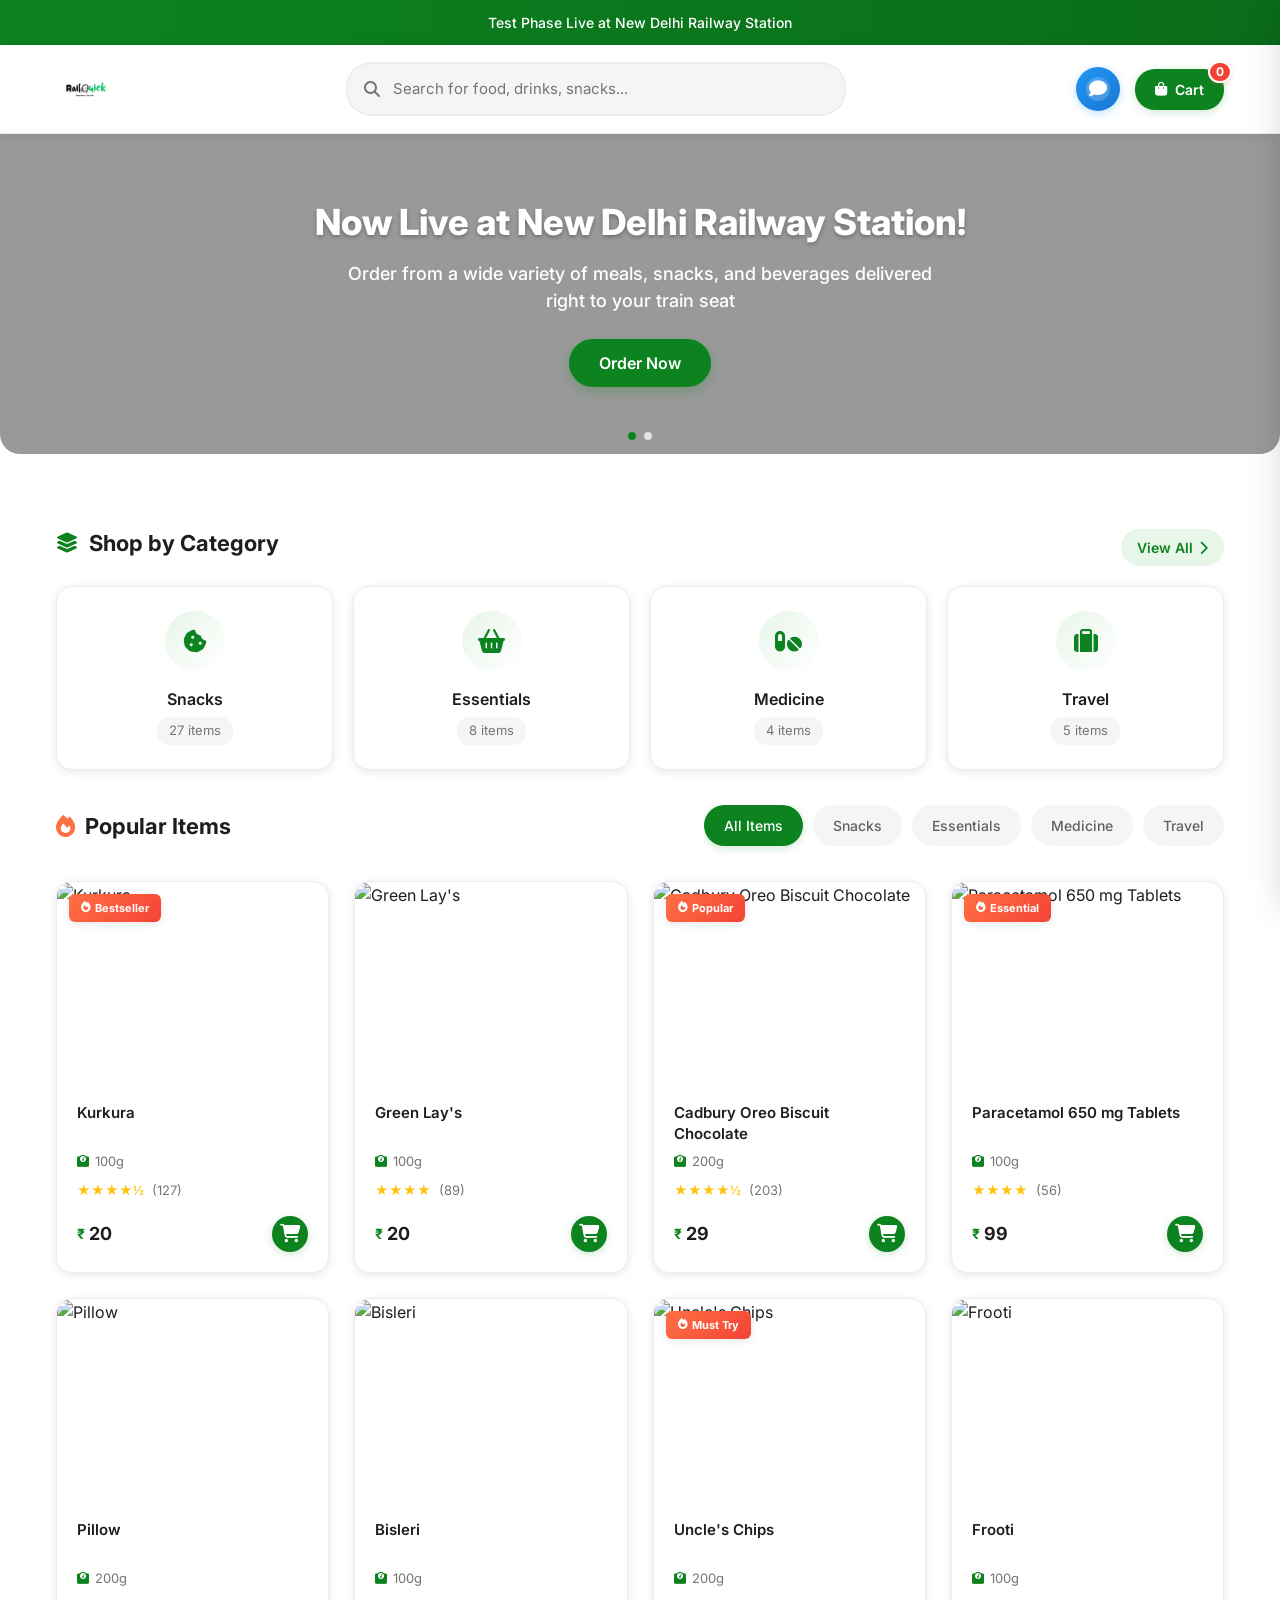
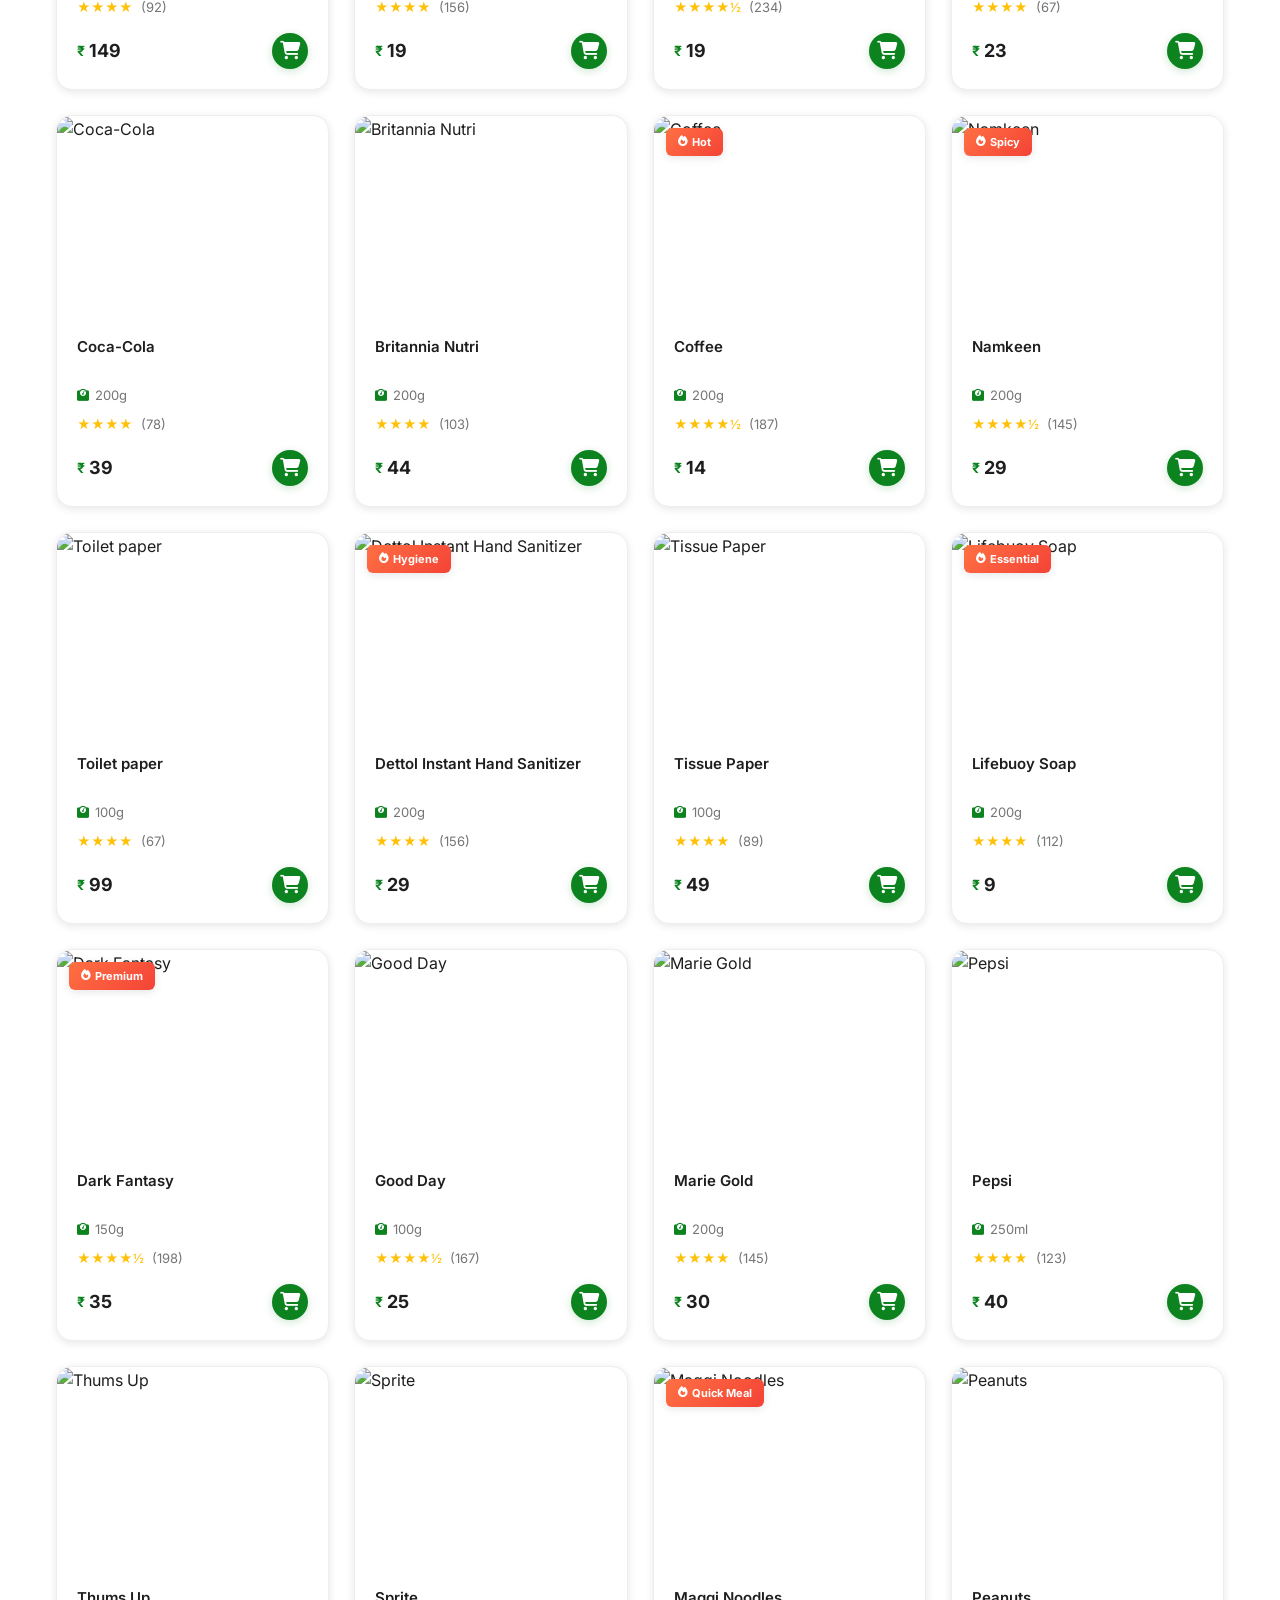
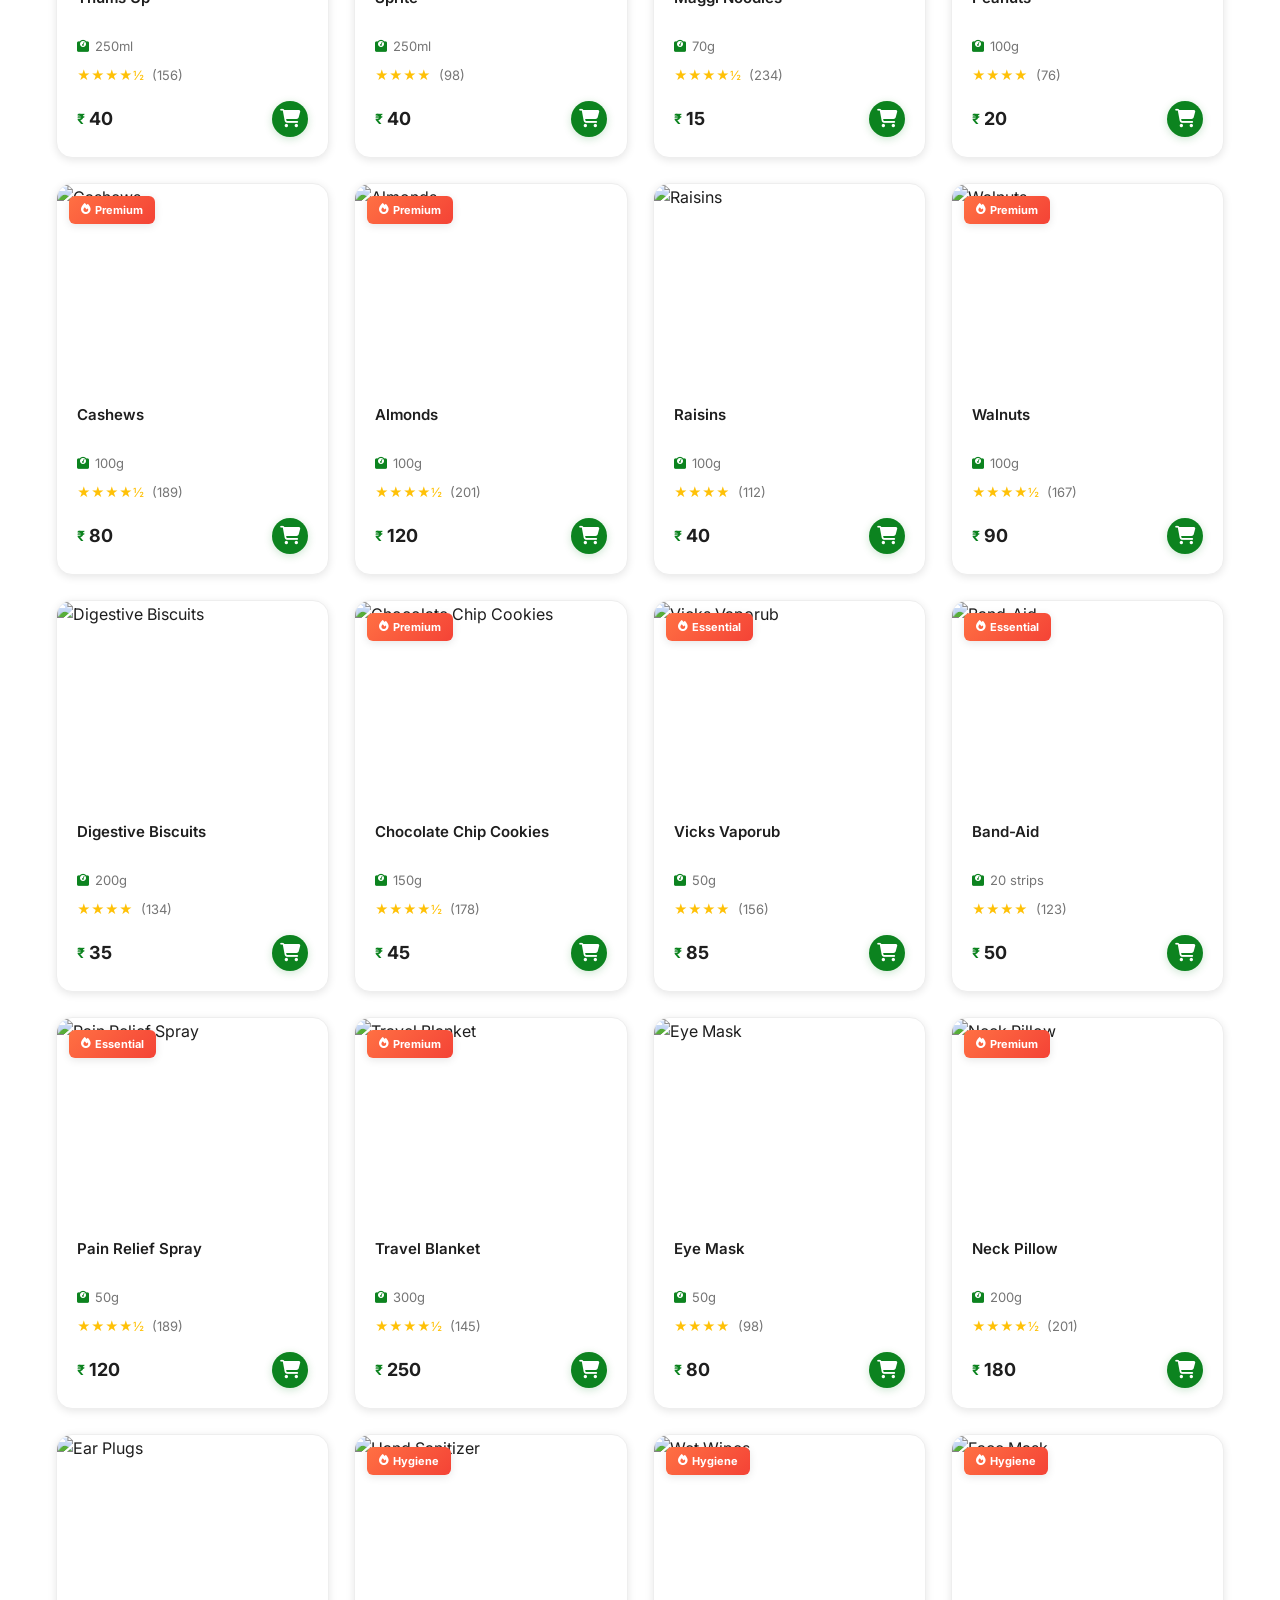
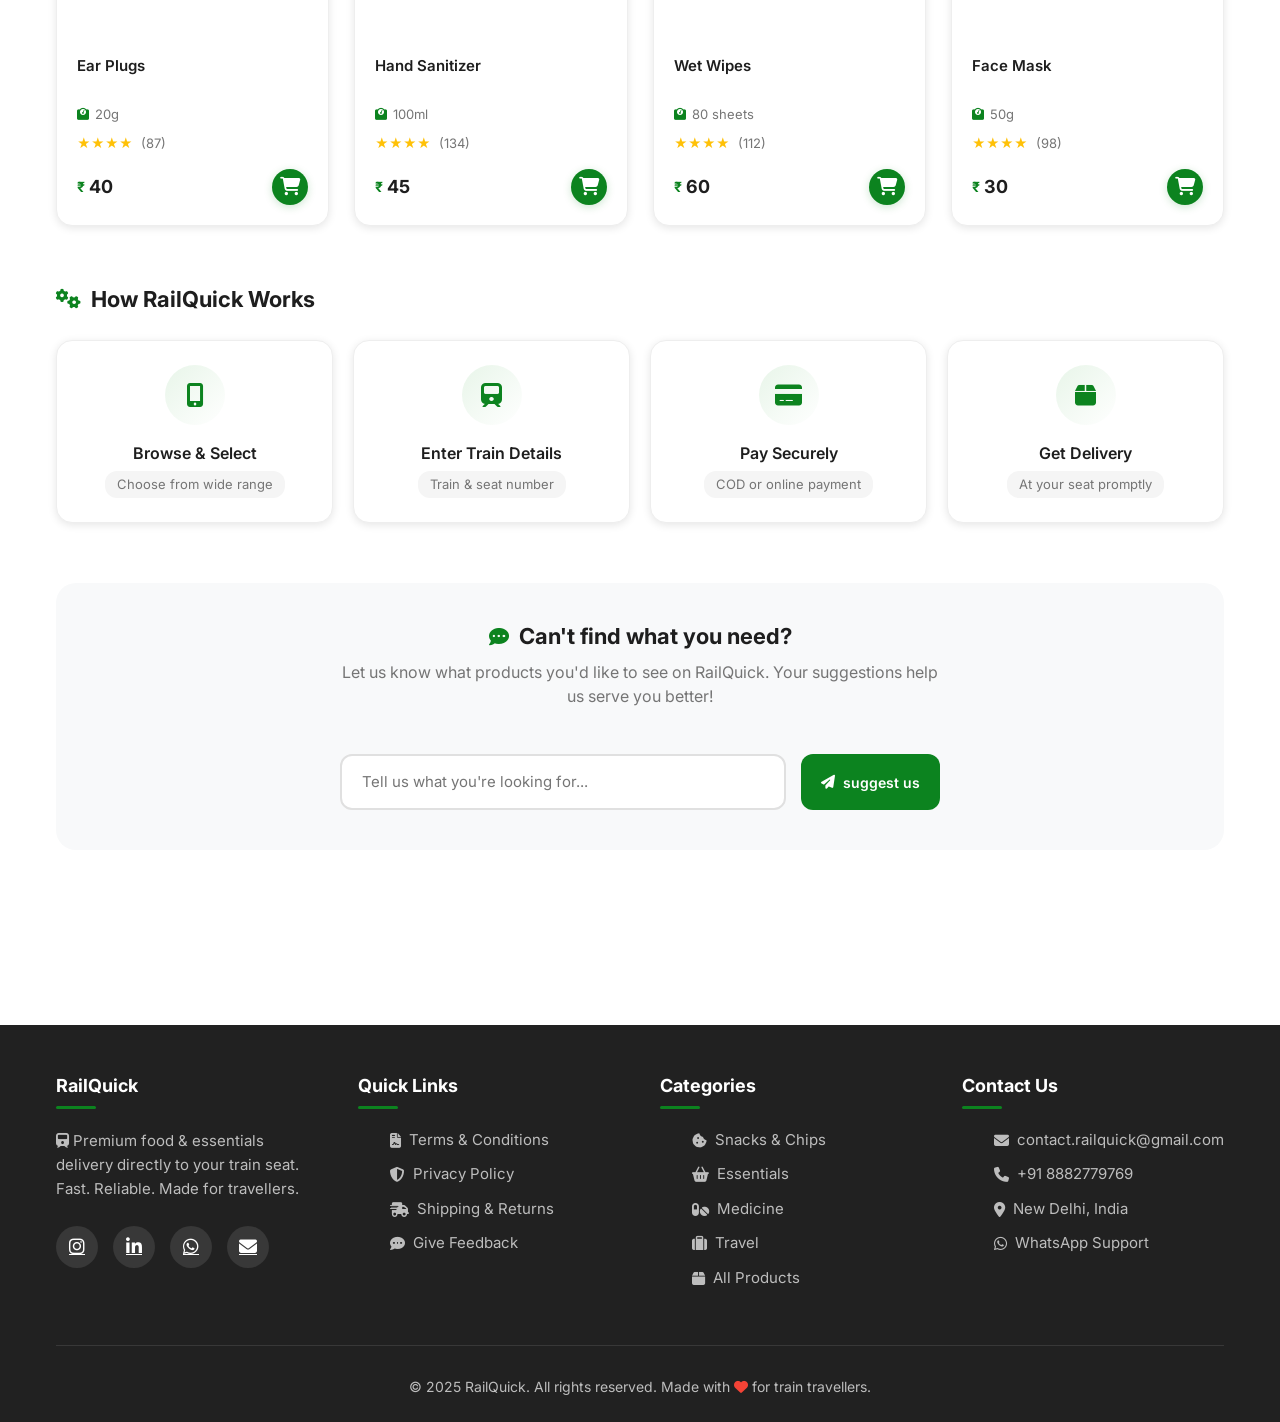
==== commit 29969de9: "Update coming.html" ====
--- a/coming.html
+++ b/coming.html
@@ -2254,7 +2254,7 @@
                     <input type="text" style="flex: 1; padding: 15px 20px; border: 2px solid var(--gray-300); border-radius: 12px; font-size: 15px; min-width: 250px;" id="generalSuggestionInput" placeholder="Tell us what you're looking for...">
                     <button class="no-results-btn" onclick="submitGeneralSuggestion()">
                         <i class="fas fa-paper-plane"></i>
-                        Send
+                        suggest us
                     </button>
                 </div>
                 <div class="no-results-success" id="generalSuggestionSuccess" style="margin-top: 15px;">
